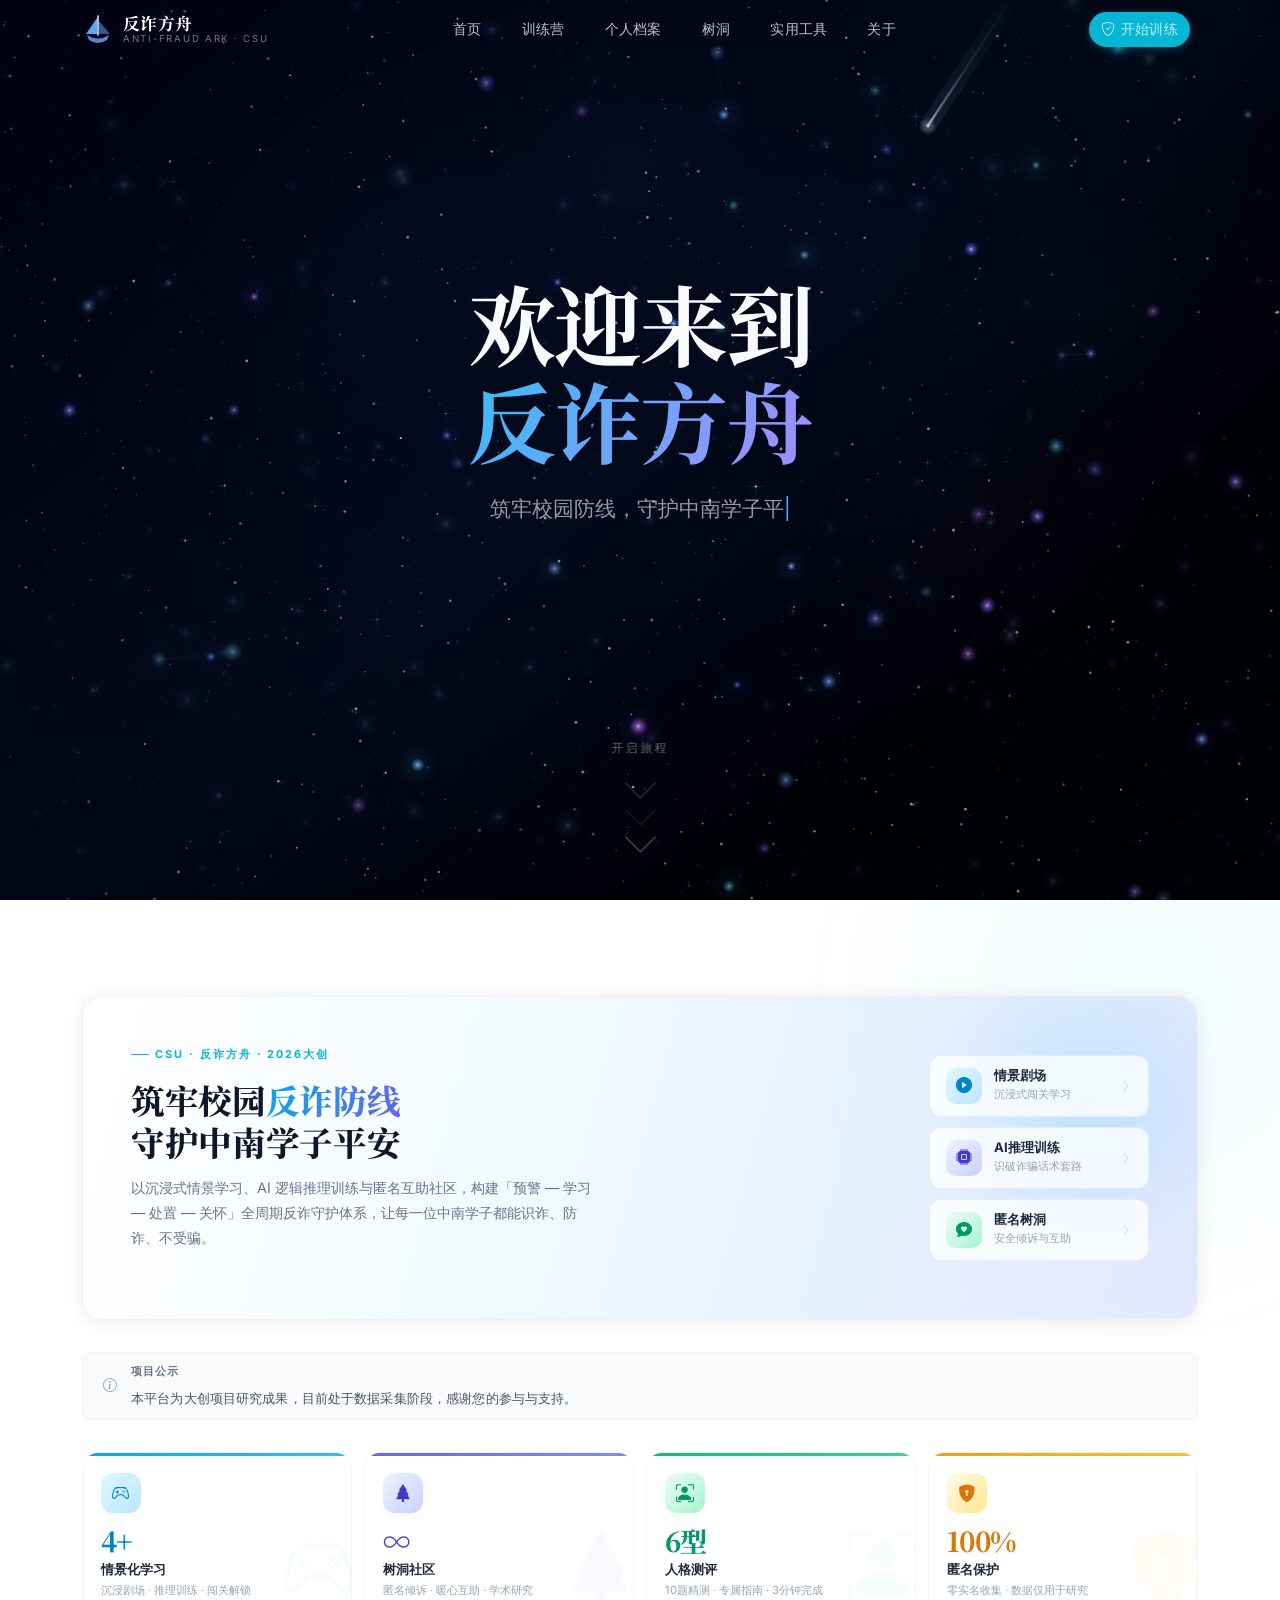
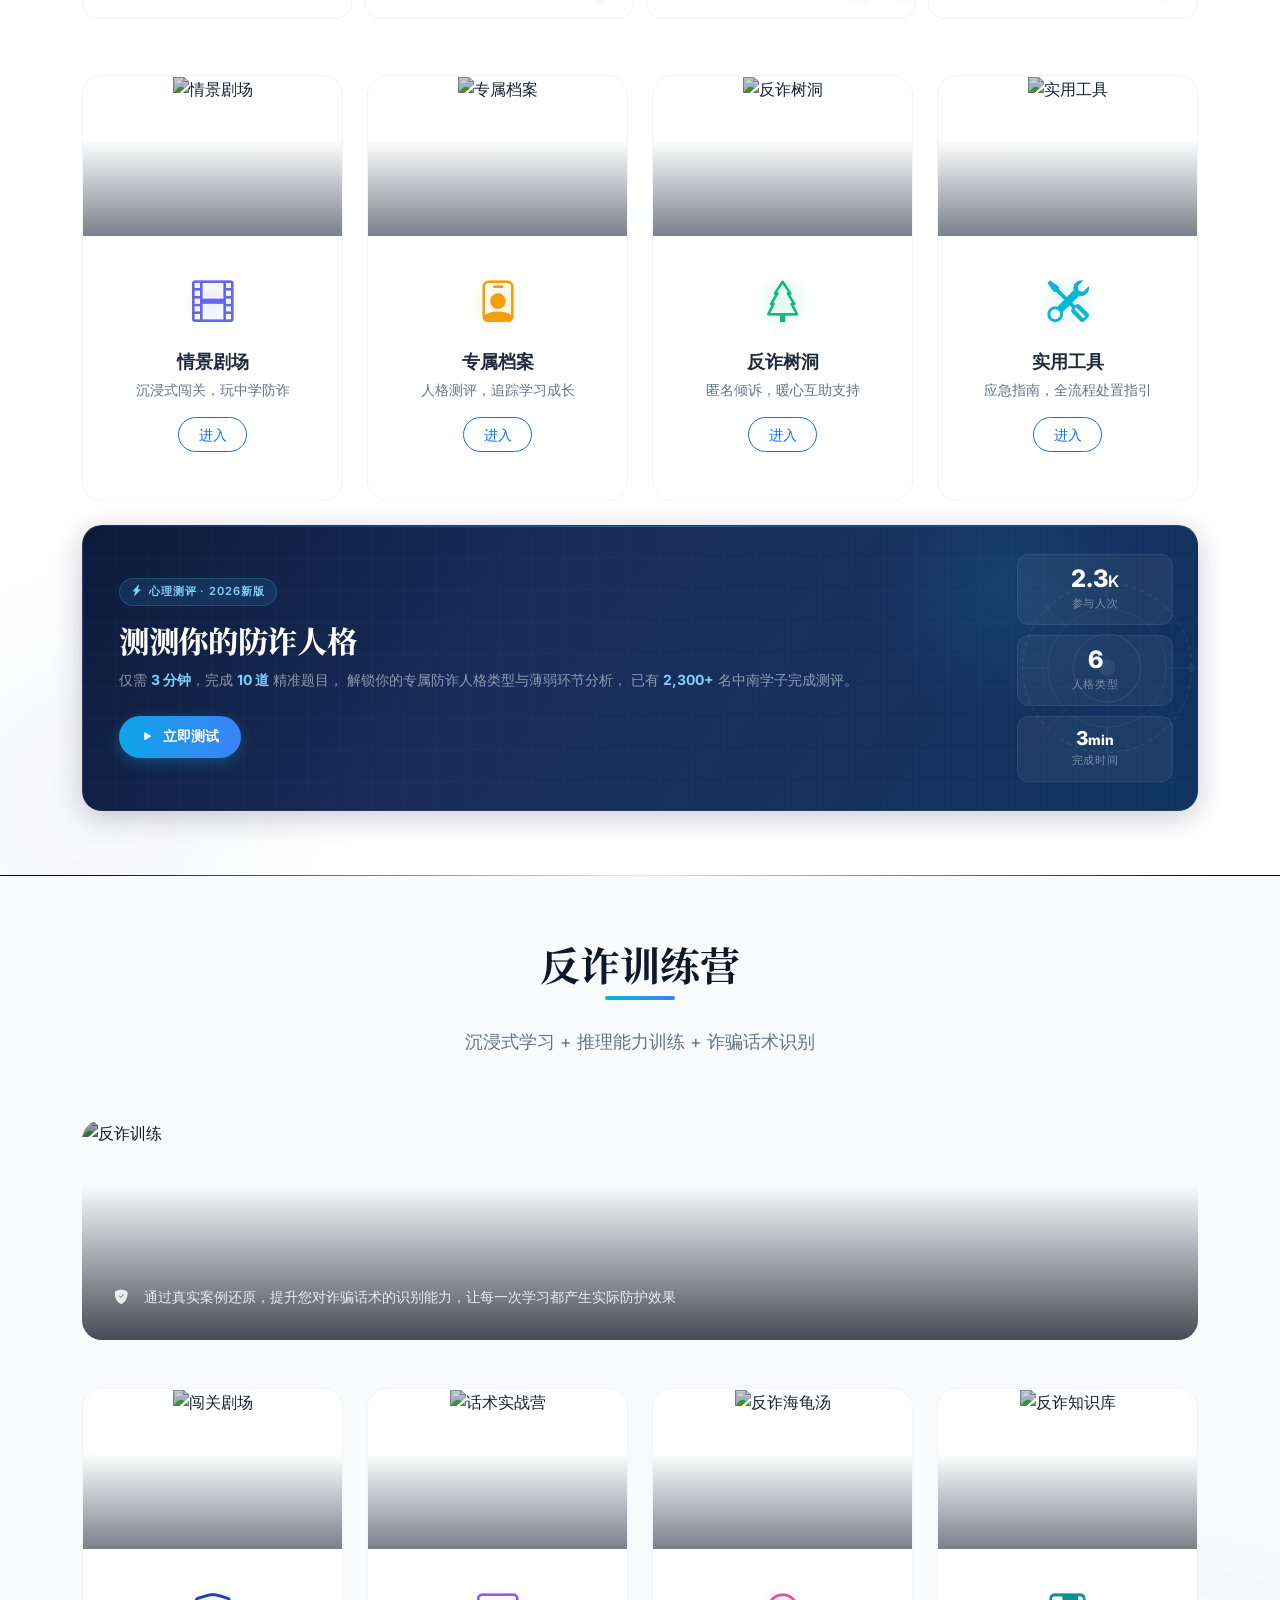
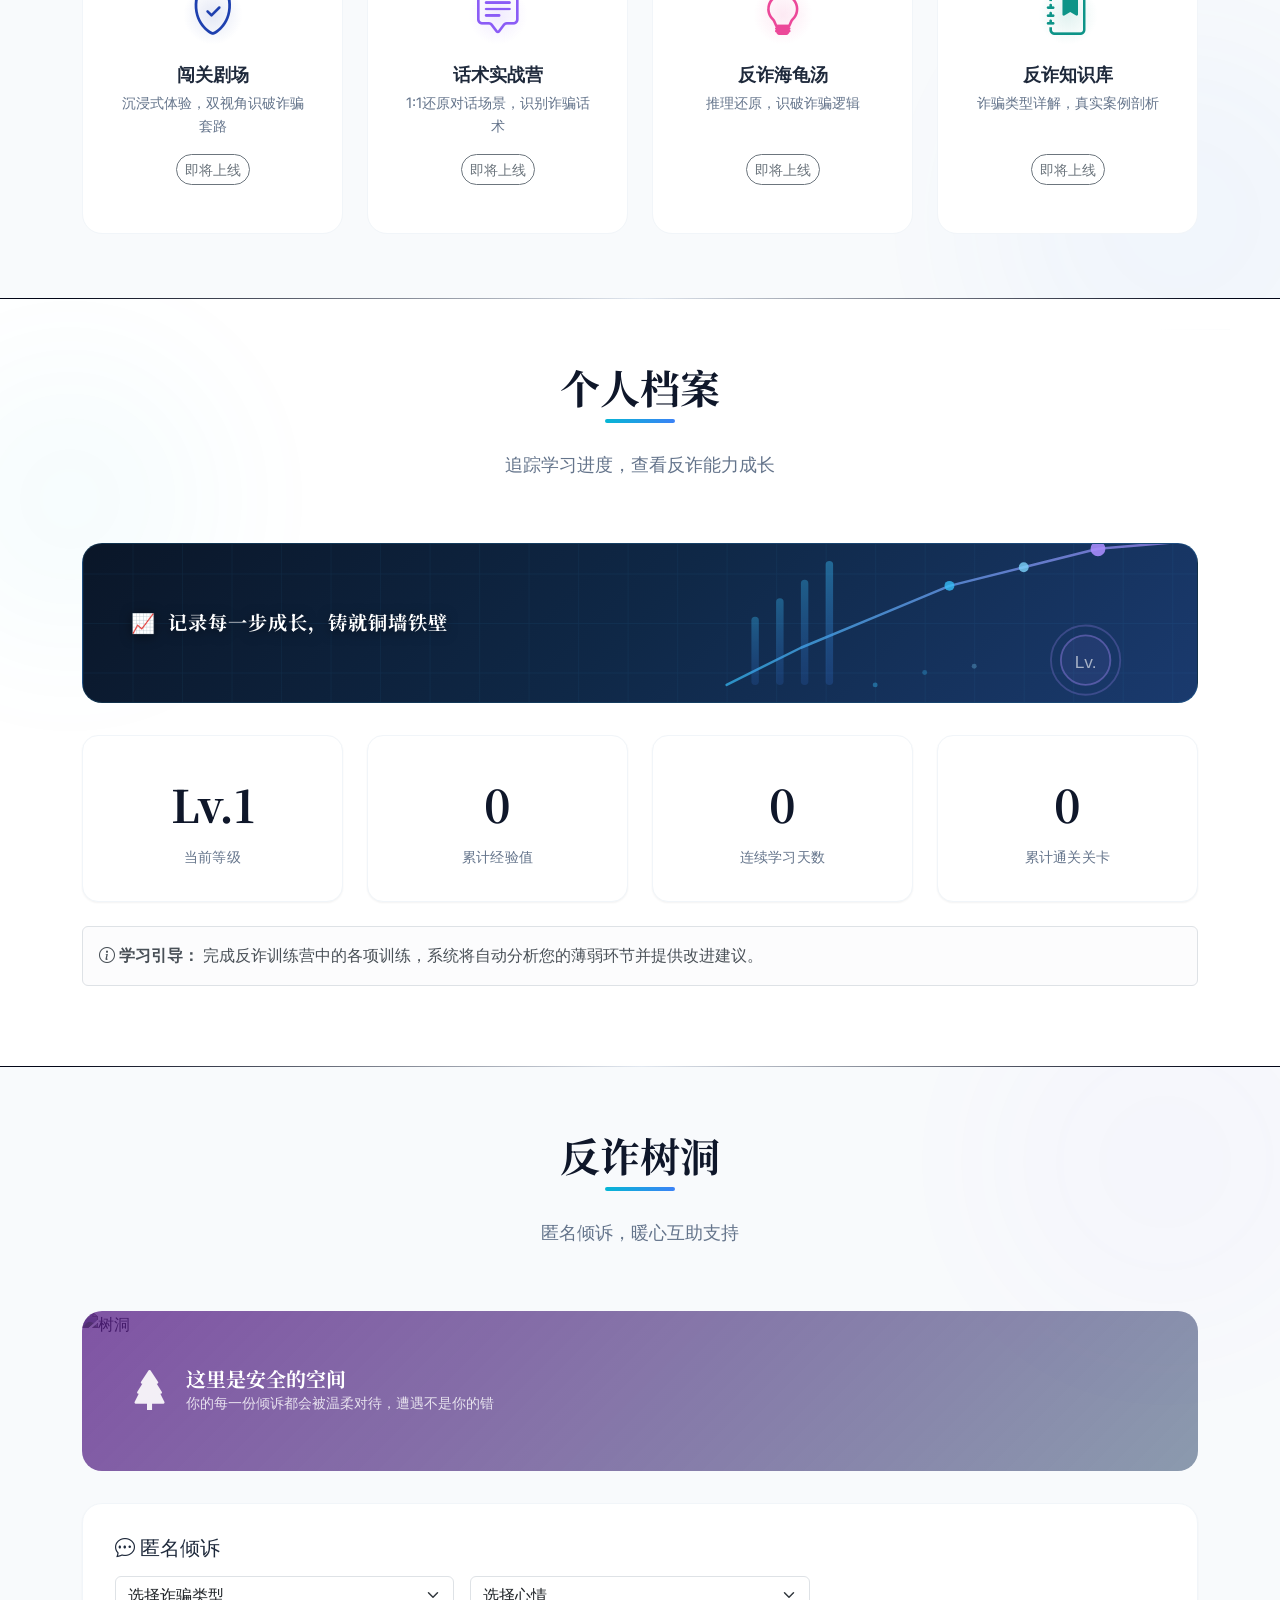
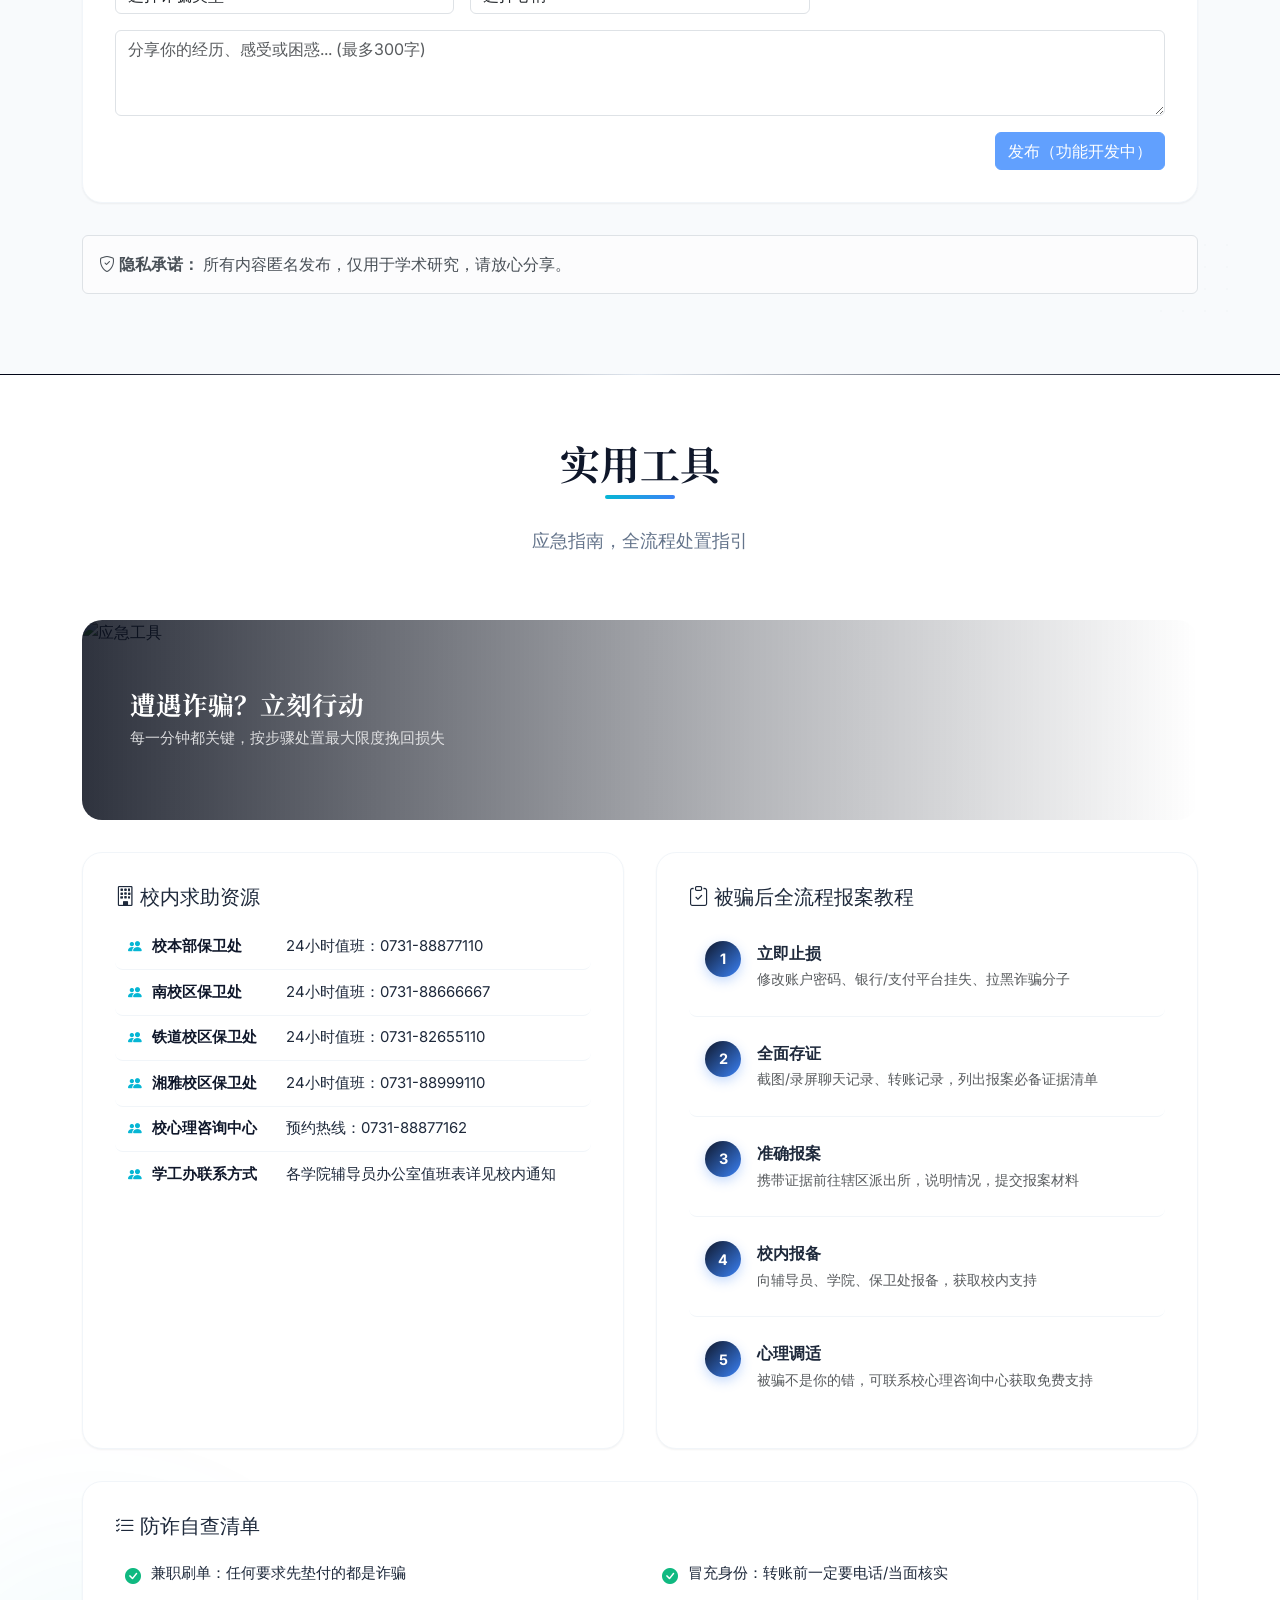
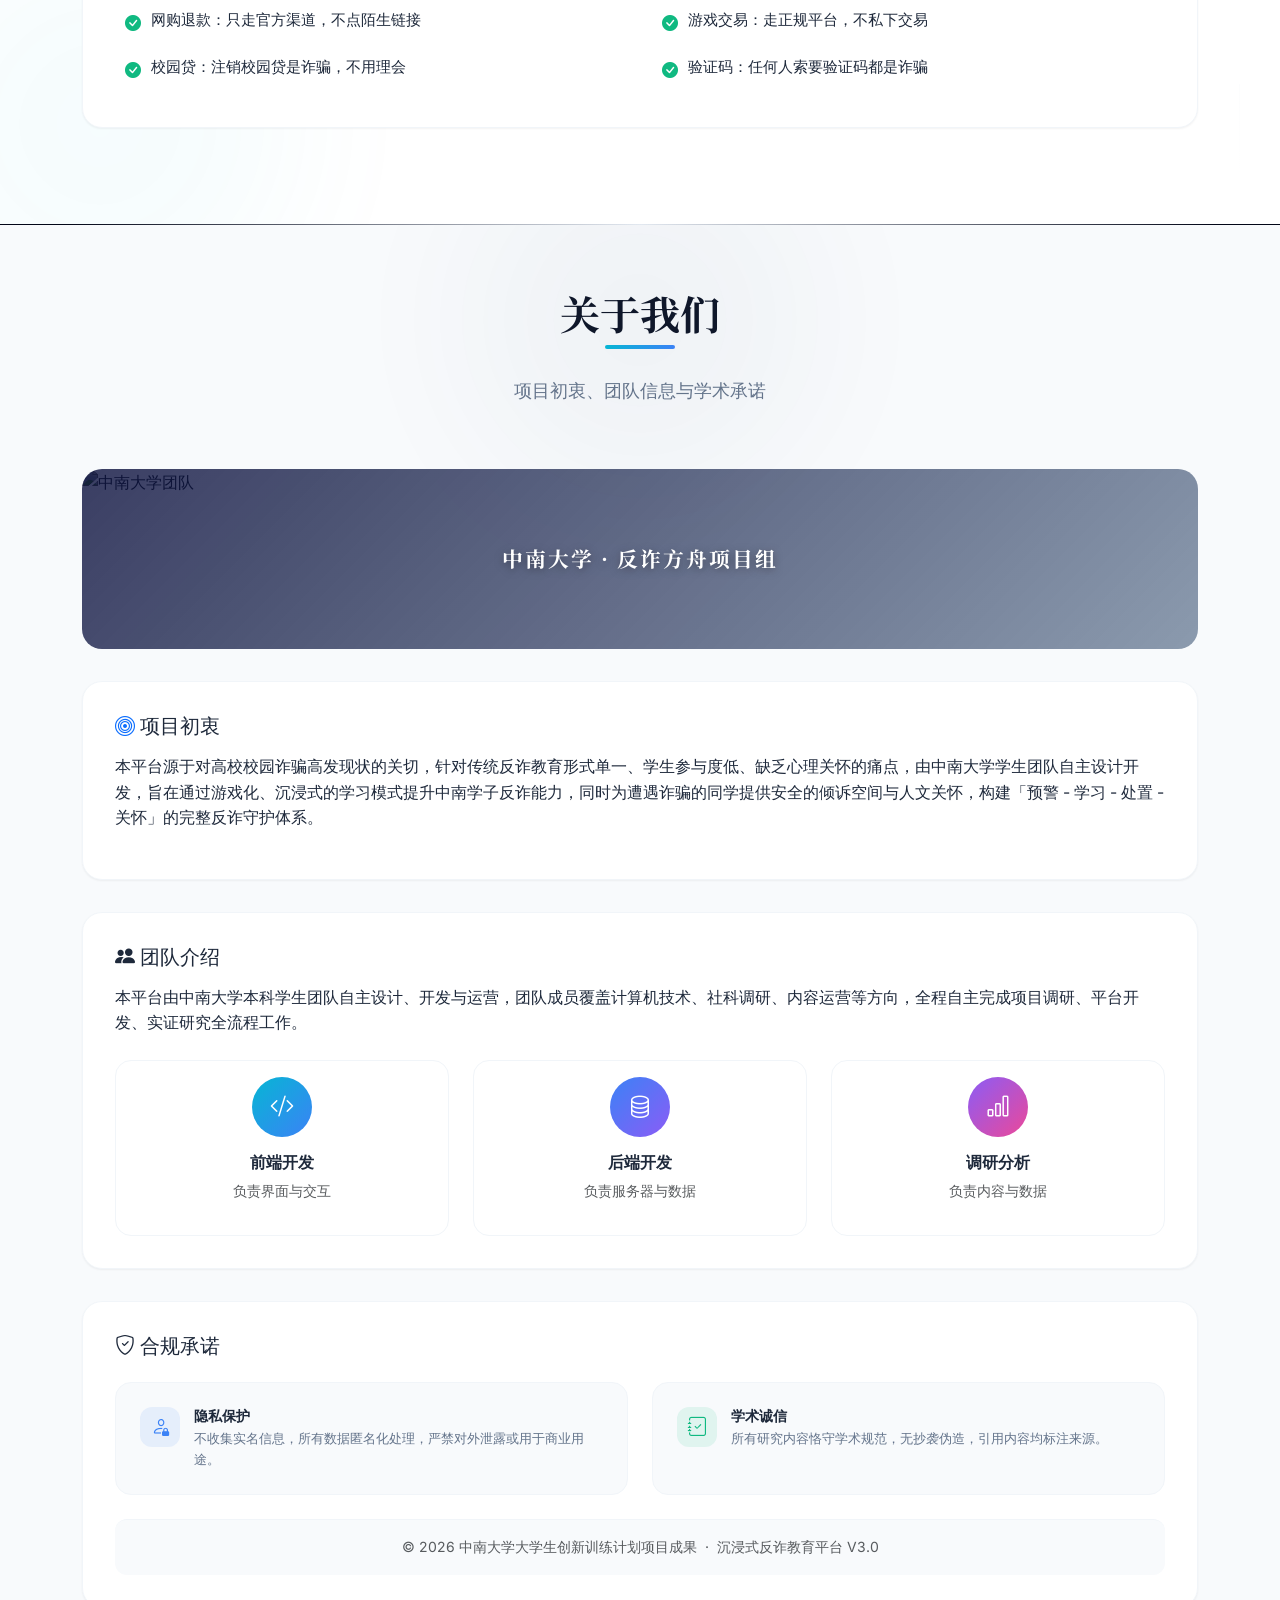
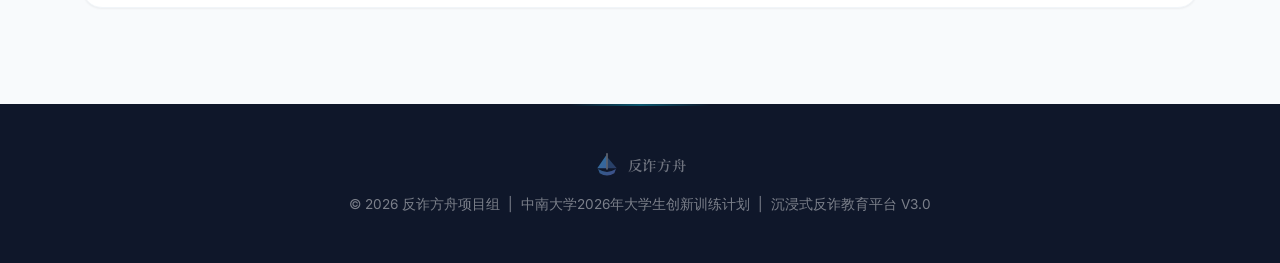
==== index.html @ e06a8d53 "Add files via upload" ====
<!DOCTYPE html>
<html lang="zh-CN">
<head>
    <meta charset="UTF-8">
    <meta name="viewport" content="width=device-width, initial-scale=1.0, user-scalable=yes">
    <title>反诈方舟 - 沉浸式反诈教育平台</title>
    <link rel="preconnect" href="https://fonts.googleapis.com">
    <link rel="preconnect" href="https://fonts.gstatic.com" crossorigin>
    <link href="https://fonts.googleapis.com/css2?family=Noto+Serif+SC:wght@400;600;700;900&family=Inter:opsz,wght@14..32,300;14..32,400;14..32,500;14..32,600;14..32,700&display=swap" rel="stylesheet">
    <link href="https://cdn.jsdelivr.net/npm/bootstrap@5.3.2/dist/css/bootstrap.min.css" rel="stylesheet">
    <link rel="stylesheet" href="https://cdn.jsdelivr.net/npm/bootstrap-icons@1.11.1/font/bootstrap-icons.css">
    <style>
        :root {
            --brand-dark: #0a0f1c;
            --brand-deep: #0f172a;
            --brand-blue: #1e3a5f;
            --brand-cyan: #06b6d4;
            --brand-purple: #8b5cf6;
            --accent-color: #3b82f6;
            --success-color: #10b981;
            --danger-color: #ef4444;
            --warning-color: #f59e0b;
            --info-color: #3b82f6;
            --gray-50: #f8fafc;
            --gray-100: #f1f5f9;
            --gray-200: #e2e8f0;
            --gray-300: #cbd5e1;
            --gray-400: #94a3b8;
            --gray-500: #64748b;
            --gray-600: #475569;
            --gray-700: #334155;
            --gray-800: #1e293b;
            --gray-900: #0f172a;
            --white: #ffffff;
            --radius-sm: 8px;
            --radius-md: 12px;
            --radius-lg: 16px;
            --radius-xl: 20px;
            --radius-2xl: 24px;
            --radius-full: 9999px;
            --shadow-sm: 0 1px 2px rgba(0,0,0,0.05);
            --shadow-md: 0 4px 6px -1px rgba(0,0,0,0.1);
            --shadow-lg: 0 10px 15px -3px rgba(0,0,0,0.1);
            --shadow-xl: 0 20px 25px -5px rgba(0,0,0,0.1);
            --shadow-2xl: 0 25px 50px -12px rgba(0,0,0,0.25);
            --spacing-xs: 0.25rem;
            --spacing-sm: 0.5rem;
            --spacing-md: 1rem;
            --spacing-lg: 1.5rem;
            --spacing-xl: 2rem;
            --spacing-2xl: 3rem;
            --spacing-3xl: 4rem;
            --navbar-height: 76px;
            --color-bg-deep: #020617;
            --color-accent-cyan: #38bdf8;
            --color-accent-blue: #60a5fa;
            --color-accent-purple: #a78bfa;
            --color-text-main: #f8fafc;
            --color-text-muted: rgba(248,250,252,0.6);
        }
        *{margin:0;padding:0;box-sizing:border-box;}
        html{scroll-behavior:smooth;}
        body{
            font-family:'Inter',-apple-system,BlinkMacSystemFont,"Segoe UI",Roboto,"Helvetica Neue",Arial,"Noto Sans SC",sans-serif;
            background-color:var(--gray-50);
            color:var(--gray-800);
            line-height:1.6;
            overflow-x:hidden;
        }
        h1,h2,.section-title,.main-headline{
            font-family:'Noto Serif SC','Inter',serif;
        }
        ::-webkit-scrollbar{width:6px;height:6px;}
        ::-webkit-scrollbar-track{background:var(--gray-100);}
        ::-webkit-scrollbar-thumb{background:var(--gray-300);border-radius:var(--radius-full);}
        ::-webkit-scrollbar-thumb:hover{background:var(--gray-400);}

        /* ===== 深空引导页 ===== */
        #universeCanvas{
            position:fixed;top:0;left:0;
            width:100%;height:100%;
            z-index:0;display:block;
            pointer-events:none;
            transition:opacity 0.55s ease;
        }
        /* body starts dark so there's never a white flash */
        body{ background-color:#020617 !important; }
        /* Once entered, body bg returns to light */
        body.main-entered{ background-color:var(--gray-50) !important; transition:background-color 0s; }

        /* 引导页占据真实文档流 */
        .welcome-section{
            position:relative;
            z-index:20;
            height:100vh;width:100%;
            display:flex;align-items:center;justify-content:center;
            text-align:center;
            will-change:transform,opacity;
            overflow:hidden;
        }
        .welcome-section.exited{
            transform:translateY(-100%);
            opacity:0;
            pointer-events:none;
            height:0;
            overflow:hidden;
            transition:transform 0.65s cubic-bezier(0.86,0,0.07,1),
                        opacity 0.45s ease,
                        height 0s linear 0.65s;
        }
        .welcome-section.returning{
            transform:translateY(0);
            opacity:1;
            height:100vh;
            pointer-events:auto;
            transition:transform 0.65s cubic-bezier(0.16,1,0.3,1), opacity 0.4s ease;
        }
        .welcome-content{max-width:900px;padding:2rem;position:relative;z-index:10;}

        /* 引导页下滑提示增强 */
        .scroll-hint-arrow{
            position:absolute;bottom:52px;left:50%;
            transform:translateX(-50%);
            z-index:25;
            display:flex;flex-direction:column;align-items:center;gap:5px;
            opacity:0;
            animation:fadeIn 1s ease 1.5s forwards;
            pointer-events:none;
        }
        .scroll-hint-label{
            font-size:0.72rem;font-weight:500;
            letter-spacing:0.2em;text-transform:uppercase;
            color:rgba(255,255,255,0.4);
            margin-bottom:10px;
        }
        .scroll-hint-arrow .arrow-chevron{
            width:22px;height:22px;
            border-right:1.5px solid rgba(255,255,255,0.4);
            border-bottom:1.5px solid rgba(255,255,255,0.4);
            transform:rotate(45deg);
            animation:bounceDown 1.5s ease-in-out infinite;
        }
        .scroll-hint-arrow .arrow-chevron:nth-child(2){
            animation-delay:0.18s;opacity:0.6;
        }
        .scroll-hint-arrow .arrow-chevron:nth-child(3){
            animation-delay:0.36s;opacity:0.3;
        }
        @keyframes bounceDown{
            0%,100%{transform:rotate(45deg) translateY(0);}
            50%{transform:rotate(45deg) translateY(6px);}
        }
        /* 阻滞感：弹簧回弹效果 */
        .welcome-section.resist{
            transition:transform 0.4s cubic-bezier(0.34,1.56,0.64,1);
        }
        /* 顶部返回引导箭头 — 仅桌面端保留，手机端靠上滑 */
        #backToWelcomeBtn{
            position:fixed;top:70px;right:16px;
            z-index:200;
            width:34px;height:34px;
            background:rgba(15,23,42,0.75);
            border:1px solid rgba(56,189,248,0.25);
            border-radius:50%;
            display:none;
            align-items:center;justify-content:center;
            cursor:pointer;
            backdrop-filter:blur(12px);
            color:rgba(255,255,255,0.6);
            transition:all 0.25s ease;
            font-size:0.8rem;
        }
        #backToWelcomeBtn:hover{background:rgba(6,182,212,0.2);color:white;border-color:rgba(6,182,212,0.5);}
        @media(max-width:768px){ #backToWelcomeBtn{ display:none!important; } }
        .project-badge{
            display:inline-flex;align-items:center;gap:10px;
            background:rgba(255,255,255,0.06);
            backdrop-filter:blur(12px);
            border:1px solid rgba(56,189,248,0.3);
            padding:8px 22px;border-radius:var(--radius-full);
            font-size:0.85rem;font-weight:500;
            letter-spacing:0.5px;margin-bottom:var(--spacing-2xl);
            box-shadow:var(--shadow-lg);
            color:var(--color-text-main);
            opacity:0;transform:translateY(20px);
            animation:fadeInUp 0.8s cubic-bezier(0.2,0.9,0.4,1.1) 0.2s forwards;
        }
        .main-headline{
            font-size:clamp(3rem,8vw,5.5rem);
            font-weight:700;margin-bottom:1.5rem;
            line-height:1.1;letter-spacing:-0.02em;
            opacity:0;transform:translateY(30px);
            animation:fadeInUp 0.8s cubic-bezier(0.2,0.9,0.4,1.1) 0.4s forwards;
            color:var(--color-text-main);
        }
        .brand-text{
            background:linear-gradient(120deg,var(--color-accent-cyan),var(--color-accent-purple),var(--color-accent-blue));
            background-size:200% 200%;
            -webkit-background-clip:text;background-clip:text;
            -webkit-text-fill-color:transparent;
            animation:gradientShift 6s ease infinite;
        }
        @keyframes gradientShift{0%{background-position:0% 50%;}50%{background-position:100% 50%;}100%{background-position:0% 50%;}}
        @keyframes fadeInUp{to{opacity:1;transform:translateY(0);}}
        .sub-headline{
            font-size:clamp(1rem,2.5vw,1.3rem);
            color:var(--color-text-muted);margin-bottom:2.5rem;
            max-width:600px;margin-left:auto;margin-right:auto;
            font-weight:400;line-height:1.6;min-height:4.5em;
        }
        .cursor-blink{animation:blink 1s step-end infinite;color:var(--color-accent-cyan);}
        @keyframes blink{50%{opacity:0;}}
        .cta-btn{
            position:relative;overflow:hidden;
            background:linear-gradient(105deg,#0ea5e9,#3b82f6);
            color:white;font-size:1.1rem;font-weight:600;
            padding:1rem 3rem;border-radius:100px;border:none;
            display:inline-flex;align-items:center;gap:12px;
            cursor:pointer;
            transition:all 0.4s cubic-bezier(0.2,0.9,0.4,1.1);
            box-shadow:0 10px 30px rgba(14,165,233,0.3);
            opacity:0;transform:translateY(30px);
            animation:fadeInUp 0.8s cubic-bezier(0.2,0.9,0.4,1.1) 0.7s forwards;
        }
        .cta-btn:hover{
            transform:translateY(-4px) scale(1.02);
            box-shadow:0 20px 40px rgba(14,165,233,0.5);
            background:linear-gradient(105deg,#3b82f6,#8b5cf6);
            color:white;
        }
        .cta-btn:hover i{transform:translateX(5px);}
        .cta-btn i{transition:transform 0.3s ease;font-size:1.3rem;}
        .ripple{
            position:absolute;border-radius:50%;
            background:rgba(255,255,255,0.4);
            transform:scale(0);
            animation:rippleEffect 0.7s ease-out;
            pointer-events:none;
        }
        @keyframes rippleEffect{to{transform:scale(8);opacity:0;}}
        .scroll-hint{display:none;}
        @keyframes fadeIn{to{opacity:1;}}

        /* ===== 过渡蒙层 ===== */
        .transition-overlay{
            position:fixed;top:0;left:0;width:100%;height:100%;
            background:#020617;z-index:9999;
            opacity:0;pointer-events:none;
            transition:opacity 0.6s ease;
        }
        .transition-overlay.active{opacity:1;pointer-events:all;}

        /* ===== 导航栏 ===== */
        .navbar-custom{
            height:var(--navbar-height);
            background-color:transparent!important;
            padding:0.8rem 0;z-index:1000;
            transition:all 0.4s ease;
        }
        .navbar-custom.scrolled{
            background-color:rgba(15,23,42,0.88)!important;
            backdrop-filter:blur(20px);
            -webkit-backdrop-filter:blur(20px);
            box-shadow:0 1px 30px rgba(0,0,0,0.12);
        }
        .navbar-custom .navbar-brand{
            color:rgba(255,255,255,0.95)!important;
            font-weight:700;font-size:1.5rem;
        }
        .navbar-custom .nav-link{
            position:relative;
            color:rgba(255,255,255,0.8)!important;
            transition:all 0.25s ease;font-weight:500;
            margin:0 var(--spacing-sm);
            padding:var(--spacing-sm) var(--spacing-md);
            border-radius:var(--radius-md);
        }
        .navbar-custom .nav-link:hover{
            color:var(--white)!important;
            background-color:rgba(255,255,255,0.08);
        }
        .navbar-custom .nav-link.active{
            color:var(--white)!important;font-weight:600;
            background-color:rgba(6,182,212,0.2);
        }
        @media(max-width:992px){
            .navbar-custom .navbar-collapse{
                background-color:rgba(15,23,42,0.96);
                backdrop-filter:blur(16px);
                border-radius:var(--radius-lg);
                margin-top:var(--spacing-md);
                padding:var(--spacing-md);
                box-shadow:var(--shadow-xl);
            }
        }

        /* ===== 板块通用 ===== */
        .section{
            padding:var(--spacing-3xl) 0;
            scroll-margin-top:calc(var(--navbar-height) + 20px);
            position:relative;overflow:hidden;
        }
        .section-header{text-align:center;margin-bottom:var(--spacing-3xl);}
        .section-title{
            font-size:clamp(1.8rem,5vw,2.5rem);
            font-weight:700;color:var(--brand-deep);
            margin-bottom:var(--spacing-md);
            display:inline-block;position:relative;
        }
        .section-title::after{
            content:'';position:absolute;
            bottom:-12px;left:50%;transform:translateX(-50%);
            width:70px;height:4px;
            background:linear-gradient(90deg,var(--brand-cyan),var(--accent-color));
            border-radius:var(--radius-full);
        }
        .section-subtitle{
            color:var(--gray-500);font-size:1.1rem;
            max-width:650px;margin:var(--spacing-lg) auto 0;
        }
        .animate-in{
            opacity:0;transform:translateY(30px);
            transition:opacity 0.6s cubic-bezier(0.2,0.9,0.4,1.1),transform 0.6s cubic-bezier(0.2,0.9,0.4,1.1);
        }
        .animate-in.visible{opacity:1;transform:translateY(0);}
        .stagger-1{transition-delay:0.08s;}.stagger-2{transition-delay:0.16s;}
        .stagger-3{transition-delay:0.24s;}.stagger-4{transition-delay:0.32s;}

        /* ===== 装饰元素 ===== */
        .deco-glow{
            position:absolute;border-radius:50%;
            pointer-events:none;
            filter:blur(80px);
            opacity:0.035;
        }
        .deco-dots{
            position:absolute;
            pointer-events:none;
            opacity:0.04;
        }
        .section-divider{
            width:100%;height:1px;
            background:linear-gradient(90deg,transparent 5%,var(--gray-200) 50%,transparent 95%);
        }
        .deco-line{
            position:absolute;
            pointer-events:none;
            opacity:0.06;
        }

        /* ===== 首页 ===== */
        #home{background-color:var(--white);}
        #home .deco-glow-1{
            width:500px;height:500px;
            background:var(--brand-cyan);
            top:-150px;right:-120px;
        }
        #home .deco-glow-2{
            width:350px;height:350px;
            background:var(--brand-blue);
            bottom:-100px;left:-80px;
        }
        #home .deco-dots-1{
            top:60px;right:40px;
            background-image:radial-gradient(circle,var(--gray-400) 1px,transparent 1px);
            background-size:24px 24px;
            width:120px;height:120px;
        }
        #home .deco-line-1{
            top:0;left:60px;
            width:1px;height:120px;
            background:linear-gradient(180deg,transparent,var(--gray-300));
        }
        /* ===== Hero Banner 全新设计 · 浅色调 ===== */
        .hero-banner{
            border-radius:20px;
            margin:var(--spacing-xl) 0;
            position:relative;overflow:hidden;
            min-height:280px;
            border:1px solid rgba(0,0,0,0.06);
            box-shadow:0 2px 20px rgba(0,0,0,0.08);
        }
        /* 虚化背景图层 */
        .hero-banner-bg{
            position:absolute;inset:0;
            background-image:url('https://images.unsplash.com/photo-1523240795612-9a054b0db644?w=1400&q=80');
            background-size:cover;
            background-position:center 30%;
            filter:blur(3px) brightness(0.45) saturate(0.8);
            transform:scale(1.04); /* 补偿blur裁切 */
        }
        /* 浅色渐变覆盖层 */
        .hero-banner-overlay{
            position:absolute;inset:0;
            background:linear-gradient(
                105deg,
                rgba(255,255,255,0.92) 0%,
                rgba(240,249,255,0.88) 40%,
                rgba(219,234,254,0.72) 70%,
                rgba(199,210,254,0.5) 100%
            );
        }
        /* 右侧装饰光晕 */
        .hero-banner-glow{
            position:absolute;right:-60px;top:-60px;
            width:340px;height:340px;border-radius:50%;
            background:radial-gradient(circle, rgba(56,189,248,0.18) 0%, transparent 65%);
            pointer-events:none;
        }
        .hero-banner-inner{
            position:relative;z-index:2;
            display:flex;align-items:center;
            min-height:280px;
            padding:40px 48px;
            gap:40px;
        }
        /* 左侧主文字区 */
        .hero-banner-body{
            flex:1;
        }
        .hero-eyebrow{
            display:inline-flex;align-items:center;gap:6px;
            font-size:0.68rem;font-weight:700;letter-spacing:0.18em;
            text-transform:uppercase;
            color:var(--brand-cyan);
            margin-bottom:16px;
        }
        .hero-eyebrow::before{
            content:'';display:inline-block;
            width:18px;height:1.5px;
            background:var(--brand-cyan);border-radius:2px;
        }
        .hero-title{
            font-size:clamp(1.55rem,3.2vw,2.1rem);
            font-weight:800;
            color:var(--brand-deep);
            line-height:1.25;
            margin-bottom:12px;
            font-family:'Noto Serif SC',serif;
            letter-spacing:-0.01em;
        }
        .hero-title em{
            font-style:normal;
            background:linear-gradient(90deg,#0ea5e9,#6366f1);
            -webkit-background-clip:text;background-clip:text;
            -webkit-text-fill-color:transparent;
        }
        .hero-desc{
            font-size:0.9rem;
            color:var(--gray-500);
            line-height:1.75;
            margin-bottom:28px;
            max-width:460px;
        }
        /* 右侧：竖排三个功能入口 */
        .hero-banner-entries{
            display:flex;flex-direction:column;gap:10px;
            flex-shrink:0;width:220px;
        }
        .hero-entry{
            display:flex;align-items:center;gap:12px;
            padding:12px 16px;
            background:rgba(255,255,255,0.75);
            border:1px solid rgba(0,0,0,0.06);
            border-radius:12px;
            cursor:pointer;text-decoration:none;
            transition:all 0.22s ease;
            backdrop-filter:blur(8px);
        }
        .hero-entry:hover{
            background:white;
            box-shadow:0 4px 16px rgba(0,0,0,0.1);
            transform:translateX(3px);
            border-color:rgba(14,165,233,0.2);
        }
        .he-icon{
            width:36px;height:36px;flex-shrink:0;
            border-radius:10px;
            display:flex;align-items:center;justify-content:center;
            font-size:1rem;
        }
        .he-cyan{ background:linear-gradient(135deg,#e0f7ff,#bae6fd); color:#0284c7; }
        .he-indigo{ background:linear-gradient(135deg,#eef2ff,#c7d2fe); color:#4338ca; }
        .he-emerald{ background:linear-gradient(135deg,#ecfdf5,#a7f3d0); color:#059669; }
        .he-text{ flex:1; }
        .he-label{ font-size:0.82rem;font-weight:700;color:var(--gray-800);display:block;line-height:1.2; }
        .he-sub{ font-size:0.68rem;color:var(--gray-400);margin-top:2px;display:block; }
        .he-arrow{ color:var(--gray-300);font-size:0.75rem;transition:color 0.2s; }
        .hero-entry:hover .he-arrow{ color:var(--brand-cyan); }

        @media(max-width:900px){
            .hero-banner-entries{ width:190px; }
            .hero-banner-inner{ padding:28px 28px; gap:24px; }
        }
        @media(max-width:768px){
            .hero-banner-inner{ flex-direction:column; padding:24px 20px; gap:20px; min-height:unset; }
            .hero-banner-entries{ width:100%; flex-direction:row; flex-wrap:wrap; }
            .hero-entry{ flex:1; min-width:140px; }
            .hero-title{ font-size:1.35rem; }
            .hero-desc{ margin-bottom:0; font-size:0.85rem; }
        }
        @media(max-width:480px){
            .hero-banner-entries{ gap:8px; }
            .hero-entry{ min-width:calc(50% - 4px); padding:10px 12px; gap:9px; }
            .he-icon{ width:30px;height:30px;font-size:0.85rem;border-radius:8px; }
            .he-label{ font-size:0.76rem; }
            .he-sub{ display:none; }
            .he-arrow{ display:none; }
        }
        .feature-card{
            background:var(--white);
            border-radius:var(--radius-xl);
            padding:0;
            text-align:center;
            transition:all 0.4s cubic-bezier(0.2,0.9,0.4,1.1);
            border:1px solid var(--gray-100);
            height:100%;cursor:pointer;
            position:relative;overflow:hidden;
            display:flex;flex-direction:column;
        }
        .feature-card-img{
            width:100%;height:160px;overflow:hidden;position:relative;
            border-radius:var(--radius-xl) var(--radius-xl) 0 0;
        }
        .feature-card-img img{
            width:100%;height:100%;object-fit:cover;
            transition:transform 0.5s ease;
            filter:brightness(0.82) saturate(1.15);
        }
        .feature-card:hover .feature-card-img img{transform:scale(1.08);}
        .feature-card-img-overlay{
            position:absolute;top:0;left:0;width:100%;height:100%;
            background:linear-gradient(180deg,transparent 40%,rgba(15,23,42,0.55) 100%);
        }
        .feature-card-body{
            padding:var(--spacing-xl) var(--spacing-xl) var(--spacing-2xl);
            flex:1;display:flex;flex-direction:column;align-items:center;
        }
        .feature-card::before{
            content:'';position:absolute;
            top:0;left:0;width:100%;height:3px;
            background:linear-gradient(90deg,var(--brand-cyan),var(--accent-color));
            transform:scaleX(0);transition:transform 0.35s ease;
            transform-origin:left;z-index:2;
        }
        .feature-card:hover{
            transform:translateY(-4px);
            box-shadow:var(--shadow-lg);
            border-color:rgba(6,182,212,0.15);
        }
        .feature-card:hover::before{transform:scaleX(1);}
        .feature-icon{
            font-size:2.6rem;
            color:var(--brand-blue);
            margin-bottom:var(--spacing-md);
            transition:all 0.3s ease;
            position:relative;z-index:2;
        }
        .feature-card:hover .feature-icon{
            transform:scale(1.08);
            color:var(--accent-color);
        }
        /* 图标光晕背景 */
        .feature-icon::before{
            content:'';position:absolute;
            top:50%;left:50%;transform:translate(-50%,-50%);
            width:60px;height:60px;border-radius:50%;
            background:radial-gradient(circle,rgba(59,130,246,0.12) 0%,transparent 70%);
            transition:all 0.3s ease;z-index:-1;
        }
        .feature-card:hover .feature-icon::before{
            width:70px;height:70px;
            background:radial-gradient(circle,rgba(59,130,246,0.2) 0%,transparent 70%);
        }

        /* ===== 8个卡片独特颜色主题 ===== */
        /* 主题1: 情景剧场 - 靛蓝 */
        .fc-theme-1{ --fc-primary:#6366f1;--fc-secondary:#818cf8;--fc-light:#eef2ff; }
        .fc-theme-1::before{ background:linear-gradient(90deg,#6366f1,#818cf8); }
        .fc-theme-1 .feature-icon{ color:#6366f1; }
        .fc-theme-1 .feature-icon::before{ background:radial-gradient(circle,rgba(99,102,241,0.12) 0%,transparent 70%); }
        .fc-theme-1:hover .feature-icon{ color:#4f46e5; }
        .fc-theme-1:hover .feature-icon::before{ background:radial-gradient(circle,rgba(99,102,241,0.2) 0%,transparent 70%); }
        /* 主题2: 反诈海龟汤 - 琥珀橙 */
        .fc-theme-2{ --fc-primary:#f59e0b;--fc-secondary:#fbbf24;--fc-light:#fffbeb; }
        .fc-theme-2::before{ background:linear-gradient(90deg,#f59e0b,#fbbf24); }
        .fc-theme-2 .feature-icon{ color:#f59e0b; }
        .fc-theme-2 .feature-icon::before{ background:radial-gradient(circle,rgba(245,158,11,0.12) 0%,transparent 70%); }
        .fc-theme-2:hover .feature-icon{ color:#d97706; }
        .fc-theme-2:hover .feature-icon::before{ background:radial-gradient(circle,rgba(245,158,11,0.2) 0%,transparent 70%); }

        /* 主题3: 反诈树洞 - 翠绿 */
        .fc-theme-3{ --fc-primary:#10b981;--fc-secondary:#34d399;--fc-light:#ecfdf5; }
        .fc-theme-3::before{ background:linear-gradient(90deg,#10b981,#34d399); }
        .fc-theme-3 .feature-icon{ color:#10b981; }
        .fc-theme-3 .feature-icon::before{ background:radial-gradient(circle,rgba(16,185,129,0.12) 0%,transparent 70%); }
        .fc-theme-3:hover .feature-icon{ color:#059669; }
        .fc-theme-3:hover .feature-icon::before{ background:radial-gradient(circle,rgba(16,185,129,0.2) 0%,transparent 70%); }

        /* 主题4: 实用工具 - 青蓝 */
        .fc-theme-4{ --fc-primary:#06b6d4;--fc-secondary:#22d3ee;--fc-light:#ecfeff; }
        .fc-theme-4::before{ background:linear-gradient(90deg,#06b6d4,#22d3ee); }
        .fc-theme-4 .feature-icon{ color:#06b6d4; }
        .fc-theme-4 .feature-icon::before{ background:radial-gradient(circle,rgba(6,182,212,0.12) 0%,transparent 70%); }
        .fc-theme-4:hover .feature-icon{ color:#0891b2; }
        .fc-theme-4:hover .feature-icon::before{ background:radial-gradient(circle,rgba(6,182,212,0.2) 0%,transparent 70%); }

        /* 主题5: 闯关剧场 - 深蓝 */
        .fc-theme-5{ --fc-primary:#1e40af;--fc-secondary:#3b82f6;--fc-light:#dbeafe; }
        .fc-theme-5::before{ background:linear-gradient(90deg,#1e40af,#3b82f6); }
        .fc-theme-5 .feature-icon{ color:#1e40af; }
        .fc-theme-5 .feature-icon::before{ background:radial-gradient(circle,rgba(30,64,175,0.12) 0%,transparent 70%); }
        .fc-theme-5:hover .feature-icon{ color:#1d4ed8; }
        .fc-theme-5:hover .feature-icon::before{ background:radial-gradient(circle,rgba(30,64,175,0.2) 0%,transparent 70%); }

        /* 主题6: 话术实战营 - 紫罗兰 */
        .fc-theme-6{ --fc-primary:#8b5cf6;--fc-secondary:#a78bfa;--fc-light:#f5f3ff; }
        .fc-theme-6::before{ background:linear-gradient(90deg,#8b5cf6,#a78bfa); }
        .fc-theme-6 .feature-icon{ color:#8b5cf6; }
        .fc-theme-6 .feature-icon::before{ background:radial-gradient(circle,rgba(139,92,246,0.12) 0%,transparent 70%); }
        .fc-theme-6:hover .feature-icon{ color:#7c3aed; }
        .fc-theme-6:hover .feature-icon::before{ background:radial-gradient(circle,rgba(139,92,246,0.2) 0%,transparent 70%); }

        /* 主题7: 反诈海龟汤(训练营) - 玫红 */
        .fc-theme-7{ --fc-primary:#ec4899;--fc-secondary:#f472b6;--fc-light:#fdf2f8; }
        .fc-theme-7::before{ background:linear-gradient(90deg,#ec4899,#f472b6); }
        .fc-theme-7 .feature-icon{ color:#ec4899; }
        .fc-theme-7 .feature-icon::before{ background:radial-gradient(circle,rgba(236,72,153,0.12) 0%,transparent 70%); }
        .fc-theme-7:hover .feature-icon{ color:#db2777; }
        .fc-theme-7:hover .feature-icon::before{ background:radial-gradient(circle,rgba(236,72,153,0.2) 0%,transparent 70%); }

        /* 主题8: 反诈知识库 - 墨绿 */
        .fc-theme-8{ --fc-primary:#0d9488;--fc-secondary:#14b8a6;--fc-light:#f0fdfa; }
        .fc-theme-8::before{ background:linear-gradient(90deg,#0d9488,#14b8a6); }
        .fc-theme-8 .feature-icon{ color:#0d9488; }
        .fc-theme-8 .feature-icon::before{ background:radial-gradient(circle,rgba(13,148,136,0.12) 0%,transparent 70%); }
        .fc-theme-8:hover .feature-icon{ color:#0f766e; }
        .fc-theme-8:hover .feature-icon::before{ background:radial-gradient(circle,rgba(13,148,136,0.2) 0%,transparent 70%); }

        /* 卡片hover渐变背景显现 */
        .feature-card .fc-bg-gradient{
            position:absolute;inset:0;z-index:0;
            opacity:0;transition:opacity 0.4s ease;
            pointer-events:none;
        }
        .fc-theme-1 .fc-bg-gradient{ background:linear-gradient(135deg,rgba(99,102,241,0.03) 0%,transparent 50%); }
        .fc-theme-2 .fc-bg-gradient{ background:linear-gradient(135deg,rgba(245,158,11,0.03) 0%,transparent 50%); }
        .fc-theme-3 .fc-bg-gradient{ background:linear-gradient(135deg,rgba(16,185,129,0.03) 0%,transparent 50%); }
        .fc-theme-4 .fc-bg-gradient{ background:linear-gradient(135deg,rgba(6,182,212,0.03) 0%,transparent 50%); }
        .fc-theme-5 .fc-bg-gradient{ background:linear-gradient(135deg,rgba(30,64,175,0.03) 0%,transparent 50%); }
        .fc-theme-6 .fc-bg-gradient{ background:linear-gradient(135deg,rgba(139,92,246,0.03) 0%,transparent 50%); }
        .fc-theme-7 .fc-bg-gradient{ background:linear-gradient(135deg,rgba(236,72,153,0.03) 0%,transparent 50%); }
        .fc-theme-8 .fc-bg-gradient{ background:linear-gradient(135deg,rgba(13,148,136,0.03) 0%,transparent 50%); }
        .feature-card:hover .fc-bg-gradient{ opacity:1; }
        .stat-card{
            background:var(--white);
            border-radius:var(--radius-lg);
            padding:var(--spacing-xl);
            text-align:center;
            box-shadow:var(--shadow-sm);
            border:1px solid var(--gray-100);
            transition:all 0.3s ease;height:100%;
            position:relative;overflow:hidden;
        }
        .stat-card::after{
            content:'';position:absolute;bottom:0;left:0;right:0;height:3px;
            background:linear-gradient(90deg,var(--brand-cyan),var(--accent-color));
            opacity:0;transition:opacity 0.3s ease;
        }
        .stat-card:hover{transform:translateY(-5px);box-shadow:var(--shadow-lg);}
        .stat-card:hover::after{opacity:1;}
        .stat-number{
            font-size:clamp(2rem,5vw,2.8rem);
            font-weight:700;color:var(--brand-deep);
            margin-bottom:var(--spacing-sm);
            font-family:'Noto Serif SC',serif;
        }
        .publish-card,.tool-card,.about-card{
            background:var(--white);
            border-radius:var(--radius-xl);
            padding:var(--spacing-xl);
            margin-bottom:var(--spacing-xl);
            border:1px solid var(--gray-100);
            transition:all 0.3s ease;
            box-shadow:var(--shadow-sm);
        }
        .publish-card:hover,.tool-card:hover,.about-card:hover{
            box-shadow:var(--shadow-lg);
            transform:translateY(-3px);
        }
        /* 工具区块配图 */
        .tool-section-hero{
            width:100%;border-radius:var(--radius-xl);overflow:hidden;
            margin-bottom:var(--spacing-xl);height:200px;position:relative;
        }
        .tool-section-hero img{
            width:100%;height:100%;object-fit:cover;
            filter:brightness(0.7) saturate(1.2);
        }
        .tool-section-hero-overlay{
            position:absolute;inset:0;
            background:linear-gradient(90deg,rgba(10,15,28,0.85) 0%,rgba(10,15,28,0.3) 60%,transparent 100%);
            display:flex;align-items:center;padding:var(--spacing-2xl);
        }
        .tool-section-hero-text{color:white;}
        .tool-section-hero-text h3{font-size:1.6rem;font-weight:700;margin-bottom:0.4rem;font-family:'Noto Serif SC',serif;}
        .tool-section-hero-text p{opacity:0.8;margin:0;font-size:0.95rem;}
        /* 关于区块横幅 */
        .about-hero-img{
            width:100%;border-radius:var(--radius-xl);overflow:hidden;
            margin-bottom:var(--spacing-xl);height:180px;position:relative;
        }
        .about-hero-img img{width:100%;height:100%;object-fit:cover;filter:brightness(0.6) saturate(0.9);}
        .about-hero-img-overlay{
            position:absolute;inset:0;
            background:linear-gradient(135deg,rgba(10,15,60,0.8),rgba(30,58,95,0.5));
            display:flex;align-items:center;justify-content:center;
        }
        .about-hero-img-overlay span{
            color:white;font-size:1.3rem;font-weight:700;letter-spacing:2px;
            font-family:'Noto Serif SC',serif;text-shadow:0 2px 10px rgba(0,0,0,0.4);
        }
        /* 训练营横幅 */
        .training-hero-img{
            width:100%;border-radius:var(--radius-xl);overflow:hidden;
            margin-bottom:var(--spacing-2xl);height:220px;position:relative;
        }
        .training-hero-img img{width:100%;height:100%;object-fit:cover;filter:brightness(0.65) saturate(1.1);}
        .training-hero-img-overlay{
            position:absolute;inset:0;
            background:linear-gradient(180deg,transparent 30%,rgba(10,15,28,0.75) 100%);
            display:flex;align-items:flex-end;padding:var(--spacing-xl);
        }
        .training-hero-img-overlay p{
            color:rgba(255,255,255,0.85);font-size:0.9rem;margin:0;
            display:flex;align-items:center;gap:8px;
        }
        /* 树洞区块 */
        .treehole-banner{
            width:100%;border-radius:var(--radius-xl);overflow:hidden;
            margin-bottom:var(--spacing-xl);height:160px;position:relative;
        }
        .treehole-banner img{width:100%;height:100%;object-fit:cover;filter:brightness(0.6) saturate(0.8);}
        .treehole-banner-overlay{
            position:absolute;inset:0;
            background:linear-gradient(135deg,rgba(88,28,135,0.75),rgba(30,58,95,0.5));
            display:flex;align-items:center;padding:var(--spacing-2xl);
            gap:16px;
        }
        .treehole-banner-overlay i{font-size:2.5rem;color:rgba(255,255,255,0.9);}
        .treehole-banner-text{color:white;}
        .treehole-banner-text h4{font-size:1.25rem;font-weight:700;margin:0;font-family:'Noto Serif SC',serif;}
        .treehole-banner-text p{opacity:0.8;margin:0;font-size:0.9rem;}
        /* 个人档案区块 */
        .profile-banner{
            width:100%;border-radius:var(--radius-xl);overflow:hidden;
            margin-bottom:var(--spacing-xl);height:160px;position:relative;
            background:linear-gradient(135deg,#0a1628 0%,#0f2847 50%,#1a3a6e 100%);
            border:1px solid rgba(56,189,248,0.15);
        }
        .profile-banner-svg{
            position:absolute;inset:0;width:100%;height:100%;
        }
        .profile-banner-overlay{
            position:absolute;inset:0;
            display:flex;align-items:center;padding:var(--spacing-2xl);
        }
        .profile-banner-overlay span{
            color:white;font-size:1.2rem;font-weight:700;
            font-family:'Noto Serif SC',serif;letter-spacing:1px;
            text-shadow:0 2px 12px rgba(0,0,0,0.5);
        }
        /* 团队成员卡片优化 */
        .team-member{
            border-radius:var(--radius-lg);
            border:1px solid var(--gray-100);
            transition:all 0.3s ease;
            background:var(--white);
        }
        .team-member:hover{transform:translateY(-4px);box-shadow:var(--shadow-md);}
        .team-icon{
            width:60px;height:60px;border-radius:50%;
            background:linear-gradient(135deg,var(--brand-cyan),var(--accent-color));
            display:flex;align-items:center;justify-content:center;color:white;
        }
        /* ===== 电话列表 ===== */
        .phone-list li{
            padding:0.65rem 0.8rem;
            border-bottom:1px solid var(--gray-100);
            display:flex;align-items:center;gap:10px;
            font-size:0.92rem;
            transition:background 0.2s ease;
            border-radius:var(--radius-sm);
        }
        .phone-list li:last-child{border-bottom:none;}
        .phone-list li::before{
            content:'📞';font-size:0.85rem;flex-shrink:0;
        }
        .phone-list li:hover{background:var(--gray-50);}
        /* ===== 步骤条 ===== */
        .step-item{
            padding:var(--spacing-lg) 0;
            border-bottom:1px solid var(--gray-100);
            padding-left:var(--spacing-md);
            padding-right:var(--spacing-md);
        }
        .step-item:last-child{border-bottom:none;}
        .step-number{
            width:34px;height:34px;
            background:linear-gradient(135deg,var(--brand-deep),var(--brand-blue));
            color:var(--white);
            border-radius:50%;
            display:inline-flex;align-items:center;justify-content:center;
            font-weight:bold;margin-right:var(--spacing-md);flex-shrink:0;
            font-size:0.85rem;
            box-shadow:0 2px 8px rgba(30,58,95,0.25);
        }
        /* ===== 统计数字动效 ===== */
        .stat-label{
            color:var(--gray-500);font-size:0.85rem;font-weight:500;letter-spacing:0.3px;
        }
        /* ===== 防诈清单优化 ===== */
        #tools .tool-card p{
            padding:0.5rem 0.75rem;
            border-radius:var(--radius-sm);
            transition:background 0.2s;
            margin-bottom:0.4rem!important;
            font-size:0.92rem;
        }
        #tools .tool-card p:hover{background:var(--gray-50);}
        /* ===== 自查清单 check 样式 ===== */
        .checklist-item{
            display:flex;align-items:flex-start;gap:10px;
            padding:0.55rem 0.75rem;
            border-radius:var(--radius-sm);
            margin-bottom:0.4rem;
            font-size:0.92rem;
            transition:background 0.2s;
            line-height:1.5;
        }
        .checklist-item:hover{background:var(--gray-50);}
        .checklist-item i{color:var(--success-color);flex-shrink:0;margin-top:2px;}
        /* ===== 紧急按钮优化 ===== */
        .emergency-btn{
            background-color:var(--danger-color);
            color:var(--white);
            padding:0.85rem 1.5rem;
            border-radius:var(--radius-lg);
            text-decoration:none;
            display:inline-flex;align-items:center;gap:0.6rem;
            transition:all 0.3s ease;font-weight:600;
            font-size:1.05rem;
        }
        .emergency-btn:hover{
            background-color:#dc2626;
            transform:translateY(-2px);
            box-shadow:0 8px 20px rgba(239,68,68,0.35);color:white;
        }
        /* ===== 信息提示框优化 ===== */
        /* ===== 项目公示 · 企业级简约 ===== */
        .info-alert-custom{
            display:flex;
            align-items:center;
            gap:10px;
            padding:10px 16px;
            margin:var(--spacing-lg) 0 0;
            background:var(--gray-50);
            border-radius:8px;
            border:1px solid var(--gray-100);
            transition:all 0.2s ease;
        }
        .ia-icon-wrap{
            flex-shrink:0;
            width:22px;height:22px;
            display:flex;align-items:center;justify-content:center;
            color:var(--gray-400);
            font-size:0.85rem;
        }
        .ia-content{
            flex:1;min-width:0;
            display:flex;
            align-items:baseline;
            gap:8px;
            flex-wrap:wrap;
        }
        .ia-label{
            font-size:0.7rem;font-weight:600;
            color:var(--gray-500);
            letter-spacing:0.08em;
            text-transform:uppercase;
            flex-shrink:0;
            font-family:'Inter',system-ui,sans-serif;
        }
        .ia-text{
            font-size:0.82rem;
            color:var(--gray-600);
            line-height:1.6;
            width:100%;
            font-family:'Inter',-apple-system,BlinkMacSystemFont,"Segoe UI",sans-serif;
            letter-spacing:0.01em;
        }
        .ia-deco{ display:none; }
        /* ===== section 标题下划线优化 ===== */
        .section-title{
            font-size:clamp(1.8rem,5vw,2.5rem);
            font-weight:700;color:var(--brand-deep);
            margin-bottom:var(--spacing-md);
            display:inline-block;position:relative;
        }
        .section-title::after{
            content:'';position:absolute;
            bottom:-12px;left:50%;transform:translateX(-50%);
            width:70px;height:4px;
            background:linear-gradient(90deg,var(--brand-cyan),var(--accent-color));
            border-radius:var(--radius-full);
        }
        /* ===== 核心特性横条 (替换旧stats-strip) ===== */
        .feature-strip{
            display:grid;
            grid-template-columns:repeat(4,1fr);
            gap:12px;
            margin:var(--spacing-xl) 0;
        }
        @media(max-width:768px){ .feature-strip{ grid-template-columns:repeat(2,1fr); } }
        @media(max-width:400px){ .feature-strip{ grid-template-columns:repeat(2,1fr); gap:8px; } }
        .fs-card{
            background:white;
            border:1px solid var(--gray-100);
            border-radius:16px;
            padding:20px 18px;
            position:relative;overflow:hidden;
            transition:all 0.3s cubic-bezier(0.2,0.9,0.4,1.1);
            cursor:default;
            min-height:140px;
            display:flex;flex-direction:column;justify-content:space-between;
        }
        .fs-card:hover{ transform:translateY(-4px); box-shadow:0 12px 32px rgba(0,0,0,0.1); }
        /* 顶部彩色条 */
        .fs-card::before{
            content:'';position:absolute;top:0;left:0;right:0;height:3px;
            border-radius:16px 16px 0 0;z-index:2;
        }
        .fs-c1::before{ background:linear-gradient(90deg,#0ea5e9,#38bdf8); }
        .fs-c2::before{ background:linear-gradient(90deg,#6366f1,#818cf8); }
        .fs-c3::before{ background:linear-gradient(90deg,#10b981,#34d399); }
        .fs-c4::before{ background:linear-gradient(90deg,#f59e0b,#fbbf24); }
        /* 微渐变背景层 */
        .fs-card-bg{
            position:absolute;inset:0;pointer-events:none;z-index:0;
            opacity:0;transition:opacity 0.3s ease;
        }
        .fs-c1 .fs-card-bg{ background:linear-gradient(135deg,rgba(14,165,233,0.04) 0%,transparent 60%); }
        .fs-c2 .fs-card-bg{ background:linear-gradient(135deg,rgba(99,102,241,0.04) 0%,transparent 60%); }
        .fs-c3 .fs-card-bg{ background:linear-gradient(135deg,rgba(16,185,129,0.04) 0%,transparent 60%); }
        .fs-c4 .fs-card-bg{ background:linear-gradient(135deg,rgba(245,158,11,0.04) 0%,transparent 60%); }
        .fs-card:hover .fs-card-bg{ opacity:1; }
        /* 右下角装饰图标 */
        .fs-card-deco-icon{
            position:absolute;
            bottom:-8px;right:-4px;
            font-size:4.5rem;
            opacity:0.035;
            pointer-events:none;
            z-index:0;
            transition:opacity 0.3s ease,transform 0.3s ease;
        }
        .fs-c1 .fs-card-deco-icon{ color:#0ea5e9; }
        .fs-c2 .fs-card-deco-icon{ color:#6366f1; }
        .fs-c3 .fs-card-deco-icon{ color:#10b981; }
        .fs-c4 .fs-card-deco-icon{ color:#f59e0b; }
        .fs-card:hover .fs-card-deco-icon{ opacity:0.06;transform:scale(1.05); }
        .fs-icon{
            width:40px;height:40px;border-radius:12px;
            display:flex;align-items:center;justify-content:center;
            font-size:1.1rem;margin-bottom:14px;
            position:relative;z-index:1;
            box-shadow:0 2px 8px rgba(0,0,0,0.04);
        }
        .fs-c1 .fs-icon{ background:linear-gradient(135deg,#e0f7ff,#bae6fd);color:#0284c7; }
        .fs-c2 .fs-icon{ background:linear-gradient(135deg,#eef2ff,#c7d2fe);color:#4338ca; }
        .fs-c3 .fs-icon{ background:linear-gradient(135deg,#ecfdf5,#a7f3d0);color:#059669; }
        .fs-c4 .fs-icon{ background:linear-gradient(135deg,#fffbeb,#fde68a);color:#d97706; }
        .fs-num{
            font-family:'Noto Serif SC',serif;
            font-size:1.7rem;font-weight:800;
            line-height:1;margin-bottom:4px;
            letter-spacing:-0.02em;
            position:relative;z-index:1;
        }
        .fs-c1 .fs-num{ color:#0284c7; }
        .fs-c2 .fs-num{ color:#4338ca; }
        .fs-c3 .fs-num{ color:#059669; }
        .fs-c4 .fs-num{ color:#d97706; }
        .fs-label{
            font-size:0.82rem;font-weight:700;
            color:var(--gray-800);margin-bottom:3px;
            position:relative;z-index:1;
        }
        .fs-sub{
            font-size:0.7rem;color:var(--gray-400);
            line-height:1.4;
            position:relative;z-index:1;
        }
        @media(max-width:480px){
            .fs-card{ padding:14px 13px; border-radius:12px; }
            .fs-icon{ width:32px;height:32px;font-size:0.9rem;border-radius:9px;margin-bottom:10px; }
            .fs-num{ font-size:1.4rem; }
            .fs-label{ font-size:0.75rem; }
            .fs-sub{ font-size:0.65rem; }
        }

        /* ===== 各板块装饰 ===== */
        #training{background-color:var(--gray-50);}
        #training .deco-glow-1{
            width:400px;height:400px;
            background:var(--accent-color);
            bottom:-120px;right:-100px;
        }
        #training .deco-dots-1{
            top:40px;left:30px;
            background-image:radial-gradient(circle,var(--gray-400) 1px,transparent 1px);
            background-size:20px 20px;
            width:100px;height:100px;
        }
        #profile{background-color:var(--white);}
        #profile .deco-glow-1{
            width:300px;height:300px;
            background:var(--brand-cyan);
            top:50px;left:-80px;
        }
        #profile .deco-line-1{
            top:30px;right:50px;
            width:80px;height:1px;
            background:linear-gradient(90deg,transparent,var(--gray-300));
        }
        #treehole{background-color:var(--gray-50);}
        #treehole .deco-glow-1{
            width:350px;height:350px;
            background:var(--brand-purple);
            top:-80px;right:-60px;opacity:0.025;
        }
        #treehole .deco-dots-1{
            bottom:50px;right:40px;
            background-image:radial-gradient(circle,var(--gray-400) 1px,transparent 1px);
            background-size:22px 22px;
            width:90px;height:90px;
        }
        #tools{background-color:var(--white);}
        #tools .deco-glow-1{
            width:400px;height:400px;
            background:var(--brand-cyan);
            bottom:-100px;left:-100px;
        }
        #tools .deco-line-1{
            bottom:40px;right:40px;
            width:1px;height:100px;
            background:linear-gradient(0deg,transparent,var(--gray-300));
        }
        #about{background-color:var(--gray-50);}
        #about .deco-glow-1{
            width:350px;height:350px;
            background:var(--brand-blue);
            top:-80px;left:50%;
            transform:translateX(-50%);
        }

        /* ===== 实用工具并列排版 ===== */
        .tools-dual-col{
            display:grid;
            grid-template-columns:1fr 1fr;
            gap:var(--spacing-xl);
            margin-bottom:var(--spacing-xl);
        }
        @media(max-width:768px){
            .tools-dual-col{grid-template-columns:1fr;}
        }
        .tools-dual-col .tool-card{margin-bottom:0;height:100%;}

        /* ===== 合规承诺重新排版 ===== */
        .compliance-grid{
            display:grid;
            grid-template-columns:1fr 1fr;
            gap:var(--spacing-lg);
            margin-top:var(--spacing-lg);
        }
        @media(max-width:576px){
            .compliance-grid{grid-template-columns:1fr;}
        }
        .compliance-item{
            display:flex;
            gap:14px;
            align-items:flex-start;
            padding:var(--spacing-lg);
            background:var(--gray-50);
            border-radius:var(--radius-lg);
            border:1px solid var(--gray-100);
            transition:box-shadow 0.2s;
        }
        .compliance-item:hover{box-shadow:var(--shadow-md);}
        .compliance-item-icon{
            width:40px;height:40px;flex-shrink:0;
            border-radius:var(--radius-md);
            display:flex;align-items:center;justify-content:center;
            font-size:1.2rem;
        }
        .compliance-item-icon.ci-blue{background:rgba(59,130,246,0.1);color:var(--accent-color);}
        .compliance-item-icon.ci-green{background:rgba(16,185,129,0.1);color:var(--success-color);}
        .compliance-item-body h6{font-weight:700;font-size:0.9rem;margin-bottom:4px;color:var(--gray-800);}
        .compliance-item-body p{font-size:0.83rem;color:var(--gray-500);margin:0;line-height:1.6;}
        .compliance-footer{
            margin-top:var(--spacing-lg);
            padding:var(--spacing-md) var(--spacing-lg);
            background:var(--gray-50);
            border-radius:var(--radius-md);
            text-align:center;
            border-top:1px solid var(--gray-100);
        }
        
        footer{
            background-color:var(--gray-900);
            padding:var(--spacing-2xl) 0;
            color:rgba(255,255,255,0.45);
            position:relative;
        }
        footer::before{
            content:'';position:absolute;top:0;left:50%;
            transform:translateX(-50%);
            width:140px;height:2px;
            background:linear-gradient(90deg,transparent,rgba(6,182,212,0.4),transparent);
        }
        footer p{font-size:0.85rem;margin-bottom:0;}

        /* ===== Modal ===== */
        .modal-content{
            border-radius:var(--radius-xl)!important;
            border:none!important;
            box-shadow:var(--shadow-2xl)!important;
        }

        /* ===== 电话列表优化 ===== */
        .phone-list li{
            padding:0.65rem 0.8rem;
            border-bottom:1px solid var(--gray-100);
            display:flex;align-items:center;gap:10px;
            font-size:0.93rem;transition:background 0.2s;
            border-radius:var(--radius-sm);
        }
        .phone-list li:last-child{border-bottom:none;}
        .phone-list li:hover{background:var(--gray-50);}
        .phone-list li strong{
            color:var(--brand-deep);min-width:120px;flex-shrink:0;
        }
        .phone-list li::before{
            content:'\F4CF';font-family:'bootstrap-icons';
            color:var(--brand-cyan);font-size:0.85rem;flex-shrink:0;
        }

        /* ===== 步骤条优化 ===== */
        .step-item{
            padding:var(--spacing-lg) var(--spacing-md);
            border-bottom:1px solid var(--gray-100);
            transition:background 0.2s;
            border-radius:var(--radius-sm);
        }
        .step-item:last-child{border-bottom:none;}
        .step-item:hover{background:var(--gray-50);}
        .step-number{
            width:36px;height:36px;
            background:linear-gradient(135deg,var(--brand-deep),var(--accent-color));
            color:var(--white);
            border-radius:50%;
            display:inline-flex;align-items:center;justify-content:center;
            font-weight:bold;margin-right:var(--spacing-md);flex-shrink:0;
            box-shadow:0 4px 12px rgba(59,130,246,0.3);
            font-size:0.9rem;
        }

        /* ===== stat-label ===== */
        .stat-label{
            color:var(--gray-500);font-size:0.85rem;font-weight:500;
            letter-spacing:0.3px;
        }

        /* ===== 防诈自查清单优化 ===== */
        .check-item,.checklist-item{
            display:flex;align-items:flex-start;gap:10px;
            padding:0.5rem 0.6rem;border-radius:var(--radius-sm);
            transition:background 0.2s;font-size:0.93rem;
            margin-bottom:0.3rem;
        }
        .check-item:hover,.checklist-item:hover{background:var(--gray-50);}
        .check-item i,.checklist-item i{color:var(--success-color);flex-shrink:0;margin-top:2px;font-size:1rem;}

        /* ===== 紧急按钮提升 ===== */
        .emergency-btn{
            background-color:var(--danger-color);
            color:var(--white);
            padding:0.9rem 1.5rem;
            border-radius:var(--radius-lg);
            text-decoration:none;
            display:inline-flex;align-items:center;gap:0.6rem;
            transition:all 0.3s ease;font-weight:600;
            font-size:1rem;
            box-shadow:0 4px 14px rgba(239,68,68,0.3);
        }
        .emergency-btn:hover{
            background-color:#dc2626;
            transform:translateY(-2px);
            box-shadow:0 8px 20px rgba(239,68,68,0.4);color:white;
        }

        /* ===== 欢迎屏 project-badge 修复 ===== */
        .project-badge{color:var(--color-text-main);}

        /* ===== 大厂风导航栏重设计 ===== */
        .navbar-custom{
            height:60px;
            background-color:transparent!important;
            padding:0;z-index:1000;
            transition:all 0.3s ease;
            border-bottom:1px solid transparent;
        }
        .navbar-custom.scrolled{
            height:60px;
            background-color:rgba(255,255,255,0.92)!important;
            backdrop-filter:blur(20px);
            -webkit-backdrop-filter:blur(20px);
            border-bottom:1px solid rgba(0,0,0,0.06);
            box-shadow:0 1px 12px rgba(0,0,0,0.07);
        }
        .navbar-custom .container{height:100%;align-items:center;}
        /* Logo组合 */
        .nav-logo-wrap{
            display:flex;align-items:center;gap:9px;
            text-decoration:none;color:inherit;
            flex-shrink:0;
        }
        .nav-logo-icon{
            width:32px;height:32px;flex-shrink:0;
            display:flex;align-items:center;justify-content:center;
        }
        .nav-logo-text-wrap{display:flex;flex-direction:column;line-height:1;}
        .nav-logo-title{
            font-family:'Noto Serif SC',serif;
            font-size:1.05rem;font-weight:700;
            color:white;
            letter-spacing:0.02em;
            transition:color 0.3s;
        }
        .navbar-custom.scrolled .nav-logo-title{color:var(--brand-deep);}
        .nav-logo-sub{
            font-size:0.6rem;letter-spacing:0.18em;
            color:rgba(255,255,255,0.45);
            text-transform:uppercase;
            margin-top:2px;
            transition:color 0.3s;
        }
        .navbar-custom.scrolled .nav-logo-sub{color:var(--gray-400);}
        /* 导航链接 */
        .navbar-custom .nav-link{
            position:relative;
            color:rgba(255,255,255,0.75)!important;
            font-size:0.88rem;font-weight:500;
            padding:6px 12px!important;
            border-radius:6px;
            letter-spacing:0.02em;
            transition:all 0.2s ease;
        }
        .navbar-custom.scrolled .nav-link{color:var(--gray-600)!important;}
        .navbar-custom .nav-link:hover{
            color:white!important;
            background:rgba(255,255,255,0.1);
        }
        .navbar-custom.scrolled .nav-link:hover{
            color:var(--brand-deep)!important;
            background:var(--gray-50);
        }
        .navbar-custom .nav-link.active{
            color:white!important;font-weight:600;
            background:rgba(255,255,255,0.12);
        }
        .navbar-custom.scrolled .nav-link.active{
            color:var(--brand-cyan)!important;
            background:rgba(6,182,212,0.08);
        }
        /* 导航右侧CTA */
        .nav-cta-btn{
            display:inline-flex;align-items:center;gap:6px;
            background:var(--brand-cyan);
            color:white!important;
            font-size:0.82rem;font-weight:600;
            padding:7px 16px!important;
            border-radius:20px!important;
            letter-spacing:0.02em;
            transition:all 0.2s ease!important;
            box-shadow:0 2px 10px rgba(6,182,212,0.3);
        }
        .nav-cta-btn:hover{
            background:#0891b2!important;
            transform:translateY(-1px);
            box-shadow:0 4px 16px rgba(6,182,212,0.4)!important;
            color:white!important;
        }
        .navbar-custom.scrolled .nav-cta-btn{
            background:var(--brand-cyan);
            color:white!important;
        }
        @media(max-width:992px){
            .navbar-custom .navbar-collapse{
                background:rgba(10,15,28,0.97);
                backdrop-filter:blur(20px);
                border-radius:12px;
                margin-top:8px;
                padding:12px;
                box-shadow:0 8px 32px rgba(0,0,0,0.3);
                border:1px solid rgba(255,255,255,0.06);
            }
            .navbar-custom.scrolled .navbar-collapse{
                background:rgba(255,255,255,0.98);
                border:1px solid var(--gray-100);
                box-shadow:0 8px 32px rgba(0,0,0,0.12);
            }
            .navbar-custom.scrolled .navbar-collapse .nav-link{color:var(--gray-700)!important;}
            .nav-logo-sub{display:none;}
        }
        /* 汉堡按钮美化 */
        .navbar-toggler{
            border:1px solid rgba(255,255,255,0.2)!important;
            border-radius:8px!important;
            padding:5px 9px!important;
            color:white!important;
        }
        .navbar-custom.scrolled .navbar-toggler{
            border-color:var(--gray-200)!important;
            color:var(--gray-700)!important;
        }
        .navbar-toggler:focus{box-shadow:none!important;}

        /* ===== 功能模块卡片重塑 ===== */
        .module-grid{
            display:grid;
            grid-template-columns:repeat(2,1fr);
            grid-template-rows:repeat(2,1fr);
            gap:16px;
            margin:var(--spacing-2xl) 0;
        }
        @media(max-width:576px){.module-grid{grid-template-columns:1fr;}}
        .module-card{
            position:relative;overflow:hidden;
            border-radius:16px;
            min-height:148px;
            cursor:pointer;
            border:1px solid var(--gray-100);
            transition:transform 0.3s ease, box-shadow 0.3s ease;
            display:flex;align-items:flex-end;
        }
        .module-card:hover{transform:translateY(-4px);box-shadow:0 16px 40px rgba(0,0,0,0.12);}
        /* 各卡片背景渐变 */
        .mc-scene{background:linear-gradient(135deg,#0f2744 0%,#1a4a8a 60%,#1e6baa 100%);}
        .mc-turtle{background:linear-gradient(135deg,#1a0f44 0%,#3d1a8a 60%,#5a1aaa 100%);}
        .mc-tree{background:linear-gradient(135deg,#0a2a1a 0%,#1a5a3a 60%,#1a7a4a 100%);}
        .mc-tools{background:linear-gradient(135deg,#2a1a0a 0%,#7a4a1a 60%,#aa6a1a 100%);}
        /* 装饰图案层 */
        .module-card-deco{
            position:absolute;inset:0;pointer-events:none;overflow:hidden;
        }
        /* 动态光圈 */
        .module-card-glow{
            position:absolute;
            border-radius:50%;
            background:rgba(255,255,255,0.06);
            transition:transform 0.4s ease;
        }
        .module-card:hover .module-card-glow{transform:scale(1.3);}
        .mc-scene .module-card-glow{width:160px;height:160px;top:-40px;right:-40px;}
        .mc-turtle .module-card-glow{width:140px;height:140px;top:-30px;right:-20px;}
        .mc-tree .module-card-glow{width:150px;height:150px;top:-35px;right:-35px;}
        .mc-tools .module-card-glow{width:130px;height:130px;top:-25px;right:-25px;}
        /* 内容 */
        .module-card-body{
            position:relative;z-index:2;
            padding:20px 22px;
            width:100%;
            background:linear-gradient(to top, rgba(0,0,0,0.55) 0%, transparent 100%);
        }
        .module-card-icon{
            width:38px;height:38px;
            background:rgba(255,255,255,0.12);
            border-radius:10px;
            display:flex;align-items:center;justify-content:center;
            font-size:1.15rem;color:white;
            margin-bottom:10px;
            backdrop-filter:blur(4px);
            border:1px solid rgba(255,255,255,0.15);
            transition:background 0.3s;
        }
        .module-card:hover .module-card-icon{background:rgba(255,255,255,0.22);}
        .module-card-title{
            font-size:1rem;font-weight:700;color:white;
            margin-bottom:3px;letter-spacing:0.02em;
            font-family:'Noto Serif SC',serif;
        }
        .module-card-desc{
            font-size:0.78rem;color:rgba(255,255,255,0.65);
            margin:0;line-height:1.4;
        }
        .module-card-arrow{
            position:absolute;top:18px;right:18px;z-index:2;
            width:28px;height:28px;
            background:rgba(255,255,255,0.1);
            border-radius:50%;
            display:flex;align-items:center;justify-content:center;
            color:rgba(255,255,255,0.6);font-size:0.75rem;
            transition:all 0.3s;
            border:1px solid rgba(255,255,255,0.1);
        }
        .module-card:hover .module-card-arrow{
            background:rgba(255,255,255,0.22);
            color:white;
            transform:translate(2px,-2px);
        }
        /* 装饰几何线 */
        .mc-grid-lines{
            position:absolute;inset:0;
            background-image:
                linear-gradient(rgba(255,255,255,0.03) 1px, transparent 1px),
                linear-gradient(90deg, rgba(255,255,255,0.03) 1px, transparent 1px);
            background-size:28px 28px;
        }

        /* ===== 测防诈人格卡片 · 文字主导重排 ===== */
        .personality-card{
            position:relative;overflow:hidden;
            border-radius:20px;
            cursor:pointer;
            border:1px solid rgba(255,255,255,0.06);
            background:linear-gradient(125deg,#0c1a3a 0%,#1a2d5a 40%,#0f3460 100%);
            box-shadow:0 6px 28px rgba(10,15,60,0.22);
            transition:transform 0.28s ease,box-shadow 0.28s ease;
            display:grid;
            grid-template-columns:1fr 180px;
            min-height:180px;
        }
        .personality-card:hover{
            transform:translateY(-4px);
            box-shadow:0 16px 44px rgba(10,15,60,0.32);
        }
        .pc-bg-deco{ position:absolute;inset:0;pointer-events:none;overflow:hidden; }
        .pc-grid{
            position:absolute;inset:0;
            background-image:linear-gradient(rgba(255,255,255,0.02) 1px,transparent 1px),
                linear-gradient(90deg,rgba(255,255,255,0.02) 1px,transparent 1px);
            background-size:30px 30px;
        }
        .pc-brain-svg{
            position:absolute;right:-20px;top:50%;
            transform:translateY(-50%);opacity:0.07;
            width:220px;height:220px;
        }
        .pc-scanline{
            position:absolute;left:0;right:0;height:1px;
            background:linear-gradient(90deg,transparent,rgba(56,189,248,0.4),transparent);
            animation:pcscan 4.5s ease-in-out infinite;
        }
        @keyframes pcscan{
            0%{top:15%;opacity:0;} 10%{opacity:1;} 90%{opacity:1;} 100%{top:85%;opacity:0;}
        }
        .pc-glow-1{
            position:absolute;width:280px;height:280px;border-radius:50%;
            background:radial-gradient(circle,rgba(56,189,248,0.1) 0%,transparent 70%);
            top:-80px;right:5%;pointer-events:none;
        }
        .pc-glow-2{ display:none; }
        .pc-question-strip{ display:none; }
        .pc-q-bar{ display:none; }
        /* 左主内容 */
        .pc-content{
            position:relative;z-index:2;
            padding:32px 36px;
            display:flex;flex-direction:column;justify-content:center;
        }
        .pc-tag{
            display:inline-flex;align-items:center;gap:6px;
            background:rgba(56,189,248,0.12);
            border:1px solid rgba(56,189,248,0.22);
            color:#7dd3fc;font-size:0.7rem;font-weight:600;
            padding:4px 11px;border-radius:20px;
            letter-spacing:0.08em;margin-bottom:16px;align-self:flex-start;
        }
        .pc-title{
            font-family:'Noto Serif SC',serif;
            font-size:clamp(1.4rem,2.8vw,1.9rem);
            font-weight:800;color:white;
            margin-bottom:10px;line-height:1.2;
            letter-spacing:-0.01em;
        }
        .pc-desc{
            font-size:0.875rem;color:rgba(255,255,255,0.52);
            margin-bottom:24px;line-height:1.7;
        }
        .pc-btn{
            display:inline-flex;align-items:center;gap:8px;
            background:linear-gradient(90deg,#0ea5e9,#3b82f6);
            color:white;font-size:0.85rem;font-weight:600;
            padding:10px 22px;border-radius:22px;border:none;
            cursor:pointer;transition:all 0.25s;
            box-shadow:0 4px 14px rgba(14,165,233,0.32);align-self:flex-start;
        }
        .pc-btn:hover{transform:translateY(-2px);box-shadow:0 8px 22px rgba(14,165,233,0.48);}
        /* 右侧统计 */
        .pc-stats{
            position:relative;z-index:2;
            display:flex;flex-direction:column;justify-content:center;
            gap:10px;padding:28px 24px 28px 0;
        }
        .pc-stat-item{
            background:rgba(255,255,255,0.05);
            border:1px solid rgba(255,255,255,0.07);
            border-radius:12px;padding:12px 14px;text-align:center;
        }
        .pc-stat-num{font-size:1.5rem;font-weight:800;color:white;line-height:1;}
        .pc-stat-label{font-size:0.67rem;color:rgba(255,255,255,0.42);margin-top:4px;letter-spacing:0.05em;}
        @media(max-width:768px){
            .personality-card{ grid-template-columns:1fr; min-height:unset; }
            .pc-stats{ display:none; }
            .pc-content{ padding:22px 20px; }
            .pc-title{ font-size:1.3rem; }
        }
        @media(max-width:480px){
            .pc-content{ padding:18px 16px; }
            .pc-title{ font-size:1.15rem; }
            .pc-desc{ font-size:0.82rem; margin-bottom:16px; }
            .pc-btn{ font-size:0.8rem; padding:9px 18px; }
        }

        /* ===== 响应式 · 全面重构 ===== */

        /* ── 768px 以下 ── */
        @media(max-width:768px){
            :root{ --spacing-3xl:2rem; --spacing-2xl:1.5rem; }
            .section{ padding:1.8rem 0; }
            .deco-glow,.deco-dots,.deco-line{ display:none!important; }
            #backToWelcomeBtn{ display:none!important; }

            /* 引导页 */
            .main-headline{ font-size:clamp(2.2rem,10vw,3.5rem); margin-bottom:1rem; }
            .sub-headline{ font-size:0.92rem; min-height:3em; margin-bottom:1.5rem; }
            .scroll-hint-label{ font-size:0.62rem; }

            /* 导航 */
            .nav-logo-sub{ display:none; }
            .navbar-custom{ height:52px; }

            /* hero banner */
            .hero-title{ font-size:1.2rem; }

            /* 特性卡片 — 2×2网格 */
            .feature-strip{ grid-template-columns:repeat(2,1fr); gap:10px; }

            /* 功能卡 */
            .feature-card-img{ height:110px; }
            .feature-card-body{ padding:0.9rem 0.9rem 1.2rem; }
            .feature-icon{ font-size:1.8rem; }

            /* 横幅压缩 */
            .profile-banner{ height:110px; }
            .training-hero-img,.tool-section-hero,.about-hero-img,.treehole-banner{ height:110px; }
            .training-hero-img-overlay p,.tool-section-hero-text h3{ font-size:1rem; }

            /* 工具双列 */
            .tools-dual-col{ grid-template-columns:1fr; }

            /* cards */
            .publish-card,.tool-card,.about-card{ padding:1.1rem; }
            .phone-list li{ font-size:0.82rem; padding:0.5rem 0.6rem; }
            .phone-list li strong{ min-width:unset; }
            .step-number{ width:28px; height:28px; font-size:0.78rem; margin-right:0.7rem; }
            .step-item{ padding:0.85rem 0.5rem; }
            .checklist-item{ font-size:0.84rem; }
            .compliance-grid{ grid-template-columns:1fr; }
            .stat-card{ padding:0.9rem 0.7rem; }
            .stat-number{ font-size:1.75rem; }
            .section-title{ font-size:1.5rem; }
            .section-subtitle{ font-size:0.9rem; }
            .section-header{ margin-bottom:1.6rem; }
            .info-alert-custom{ padding:8px 12px; gap:8px; }
            .ia-icon-wrap{ width:18px;height:18px;font-size:0.75rem; }
            .ia-label{ font-size:0.62rem; }
            .ia-text{ font-size:0.74rem; }
        }

        /* ── 480px 以下：手机主体布局全面优化 ── */
        @media(max-width:480px){
            :root{ --spacing-2xl:1.25rem; }
            .container{ padding-left:12px; padding-right:12px; }

            /* ── 引导页 ── */
            .welcome-content{ padding:1rem; }
            .main-headline{ font-size:clamp(1.9rem,9vw,2.7rem); line-height:1.12; }
            .project-badge{ padding:5px 12px; font-size:0.75rem; margin-bottom:1rem; }

            /* ── 导航 ── */
            .nav-logo-title{ font-size:0.9rem; }
            .nav-logo-icon svg{ width:24px; height:24px; }

            /* ── Hero Banner: 紧凑单列 ── */
            .hero-banner-inner{ padding:18px 16px; gap:16px; }
            .hero-eyebrow{ font-size:0.62rem; margin-bottom:8px; }
            .hero-title{ font-size:1.08rem; margin-bottom:8px; }
            .hero-desc{ font-size:0.78rem; margin-bottom:16px; line-height:1.6; }
            /* 功能入口横排 */
            .hero-banner-entries{ flex-direction:row; flex-wrap:wrap; width:100%; gap:7px; }
            .hero-entry{ flex:1; min-width:calc(33% - 5px); padding:9px 10px; gap:7px; border-radius:10px; }
            .he-icon{ width:28px; height:28px; font-size:0.8rem; border-radius:8px; flex-shrink:0; }
            .he-label{ font-size:0.7rem; }
            .he-sub,.he-arrow{ display:none; }

            /* ── 特性四卡: 2×2 紧凑 ── */
            .feature-strip{ gap:8px; }
            .fs-card{ padding:14px 12px; border-radius:12px; min-height:110px; }
            .fs-icon{ width:34px; height:34px; font-size:0.9rem; border-radius:10px; margin-bottom:10px; }
            .fs-num{ font-size:1.3rem; }
            .fs-label{ font-size:0.74rem; }
            .fs-sub{ font-size:0.63rem; }
            .fs-card-deco-icon{ font-size:3.5rem!important; }

            /* ── 功能卡片: 2列 ── */
            .row.g-4{ --bs-gutter-x:0.6rem; --bs-gutter-y:0.6rem; }
            .feature-card-img{ height:90px; }
            .feature-card-body{ padding:0.7rem 0.7rem 1rem; }
            .feature-icon{ font-size:1.5rem; margin-bottom:0.4rem; }
            .feature-card-body h3{ font-size:0.85rem; margin-bottom:0.25rem; }
            .feature-card-body p{ font-size:0.75rem; margin-bottom:0.7rem; }
            .feature-card-body .btn{ font-size:0.7rem; padding:0.25rem 0.85rem; }

            /* ── 人格测评卡 ── */
            .personality-card{ border-radius:14px; grid-template-columns:1fr; }
            .pc-stats{ display:none; }
            .pc-content{ padding:18px 16px; }
            .pc-tag{ font-size:0.63rem; padding:3px 9px; margin-bottom:10px; }
            .pc-title{ font-size:1.1rem; margin-bottom:8px; }
            .pc-desc{ font-size:0.78rem; margin-bottom:14px; line-height:1.55; }
            .pc-btn{ font-size:0.78rem; padding:8px 16px; }

            /* ── 个人档案: 2×2统计卡 ── */
            .stat-card{ padding:0.8rem 0.6rem; border-radius:12px; }
            .stat-number{ font-size:1.5rem; }
            .stat-label{ font-size:0.7rem; }

            /* ── 工具/步骤 ── */
            .tool-card,.publish-card,.about-card{ padding:0.95rem; border-radius:12px; }
            .step-item{ padding:0.7rem 0.45rem; }
            .step-number{ width:26px; height:26px; font-size:0.73rem; }
            .phone-list li{ padding:0.42rem 0.45rem; font-size:0.77rem; }
            .phone-list li strong{ font-size:0.77rem; }
            .checklist-item{ font-size:0.79rem; padding:0.38rem 0.45rem; }

            /* ── 合规 ── */
            .compliance-item{ padding:0.8rem; gap:9px; }
            .compliance-item-icon{ width:32px; height:32px; font-size:0.95rem; }
            .compliance-item-body h6{ font-size:0.8rem; }
            .compliance-item-body p{ font-size:0.74rem; }

            /* ── 树洞表单 ── */
            .publish-card .form-select,.publish-card .form-control{ font-size:0.82rem; }

            /* ── 关于/团队 ── */
            .section-title{ font-size:1.25rem; }
            .section-subtitle{ font-size:0.82rem; }
            .team-member{ padding:0.7rem!important; }
            .team-icon{ width:44px; height:44px; }
            .team-icon i{ font-size:1rem!important; }

            /* ── 训练营功能卡: 强制2列 ── */
            .col-sm-6{ width:50%!important; }

            /* ── 树洞/档案横幅压缩 ── */
            .profile-banner{ height:100px; }
            .training-hero-img,.tool-section-hero,.about-hero-img,.treehole-banner{ height:100px; }
        }

        /* ── 360px 以下 ── */
        @media(max-width:360px){
            .main-headline{ font-size:1.8rem; }
            .hero-title{ font-size:0.98rem; }
            .fs-num{ font-size:1.1rem; }
            .feature-card-img{ height:80px; }
        }

        /* ===== 手机端专项优化 v2 ===== */
        @media(max-width:768px){
            /* 导航菜单优化 */
            .navbar-custom .navbar-collapse{
                background:rgba(10,15,28,0.98)!important;
                backdrop-filter:blur(20px);
                border-radius:14px;
                margin-top:10px;
                padding:14px 12px;
                box-shadow:0 12px 40px rgba(0,0,0,0.35);
                border:1px solid rgba(255,255,255,0.08);
            }
            .navbar-custom.scrolled .navbar-collapse{
                background:rgba(255,255,255,0.98)!important;
                border:1px solid var(--gray-100);
                box-shadow:0 12px 40px rgba(0,0,0,0.12);
            }
            .navbar-custom .navbar-collapse .nav-link{
                padding:12px 16px!important;
                font-size:0.95rem!important;
                border-radius:8px;
                margin:2px 0;
            }
            .navbar-custom.scrolled .navbar-collapse .nav-link{
                color:var(--gray-700)!important;
            }
            .navbar-custom .navbar-collapse .nav-cta-btn{
                margin-top:8px;
                justify-content:center;
                padding:10px 20px!important;
                font-size:0.9rem!important;
            }
            /* 汉堡按钮优化 */
            .navbar-toggler{
                border:1px solid rgba(255,255,255,0.25)!important;
                border-radius:8px!important;
                padding:6px 10px!important;
            }
            .navbar-custom.scrolled .navbar-toggler{
                border-color:var(--gray-200)!important;
            }

            /* 训练营卡片优化 */
            #training .feature-card-img{ height:120px; }
            #training .feature-card-body h3{ font-size:0.95rem; }
            #training .feature-card-body p{ font-size:0.82rem; }

            /* 功能卡片通用优化 */
            .feature-card{ border-radius:14px; }
            .feature-card-img{ border-radius:14px 14px 0 0; height:120px; }
            .feature-card-body{ padding:1rem; }
            .feature-card-body h3{ font-size:0.95rem; margin-bottom:0.35rem; }
            .feature-card-body p{ font-size:0.82rem; margin-bottom:0.8rem; }
            .feature-card-body .btn{ font-size:0.78rem; padding:0.3rem 1rem; border-radius:20px; }

            /* 横幅优化 */
            .training-hero-img{ height:130px; }
            .training-hero-img-overlay{ padding:16px 20px; }
            .training-hero-img-overlay p{ font-size:0.85rem; }
            .tool-section-hero{ height:130px; }
            .tool-section-hero-text h3{ font-size:1.1rem; }
            .tool-section-hero-text p{ font-size:0.82rem; }
            .about-hero-img{ height:120px; }
            .treehole-banner{ height:120px; }
            .profile-banner{ height:120px; }
        }

        @media(max-width:420px){
            /* 超小屏进一步优化 */
            .container{ padding-left:14px; padding-right:14px; }
            .section{ padding:1.5rem 0; }
            .section-header{ margin-bottom:1.2rem; }
            .section-title{ font-size:1.35rem; }
            .section-subtitle{ font-size:0.82rem; }

            /* Hero Banner */
            .hero-banner{ min-height:unset; border-radius:14px; }
            .hero-banner-inner{ padding:16px 14px; gap:14px; }
            .hero-eyebrow{ font-size:0.58rem; margin-bottom:6px; }
            .hero-title{ font-size:1rem; margin-bottom:6px; line-height:1.3; }
            .hero-desc{ font-size:0.75rem; margin-bottom:12px; line-height:1.55; }
            .hero-banner-entries{ gap:6px; }
            .hero-entry{ min-width:calc(50% - 3px); padding:8px 8px; border-radius:8px; }
            .he-icon{ width:26px; height:26px; font-size:0.75rem; border-radius:7px; }
            .he-label{ font-size:0.68rem; }

            /* 特性四卡 */
            .feature-strip{ gap:6px; }
            .fs-card{ padding:12px 10px; min-height:100px; border-radius:10px; }
            .fs-icon{ width:30px; height:30px; font-size:0.82rem; border-radius:8px; margin-bottom:8px; }
            .fs-num{ font-size:1.2rem; }
            .fs-label{ font-size:0.7rem; }
            .fs-sub{ font-size:0.6rem; }
            .fs-card-deco-icon{ font-size:3rem!important; }

            /* 功能卡片 */
            .row.g-4{ --bs-gutter-x:0.5rem; --bs-gutter-y:0.5rem; }
            .feature-card-img{ height:85px; border-radius:12px 12px 0 0; }
            .feature-card-body{ padding:0.65rem 0.65rem 0.85rem; }
            .feature-icon{ font-size:1.35rem; margin-bottom:0.3rem; }
            .feature-card-body h3{ font-size:0.8rem; margin-bottom:0.2rem; }
            .feature-card-body p{ font-size:0.72rem; margin-bottom:0.6rem; }
            .feature-card-body .btn{ font-size:0.7rem; padding:0.22rem 0.75rem; }

            /* 训练营卡片 */
            #training .feature-card-img{ height:100px; }
            #training .feature-card-body h3{ font-size:0.85rem; }
            #training .feature-card-body p{ font-size:0.75rem; }

            /* 人格测评卡 */
            .personality-card{ border-radius:12px; }
            .pc-content{ padding:14px 12px; }
            .pc-tag{ font-size:0.58rem; padding:3px 8px; margin-bottom:8px; }
            .pc-title{ font-size:1rem; margin-bottom:6px; }
            .pc-desc{ font-size:0.72rem; margin-bottom:12px; }
            .pc-btn{ font-size:0.72rem; padding:7px 14px; }

            /* 统计卡片 */
            .stat-card{ padding:0.7rem 0.5rem; border-radius:10px; }
            .stat-number{ font-size:1.35rem; }
            .stat-label{ font-size:0.65rem; }

            /* 工具/步骤 */
            .tool-card,.publish-card,.about-card{ padding:0.85rem; border-radius:10px; }
            .tool-card h5,.publish-card h5,.about-card h5{ font-size:0.95rem; }
            .step-item{ padding:0.6rem 0.4rem; }
            .step-number{ width:24px; height:24px; font-size:0.68rem; margin-right:0.6rem; }
            .phone-list li{ padding:0.38rem 0.4rem; font-size:0.72rem; }
            .phone-list li strong{ font-size:0.72rem; }
            .checklist-item{ font-size:0.74rem; padding:0.35rem 0.4rem; }

            /* 合规 */
            .compliance-item{ padding:0.7rem; gap:8px; }
            .compliance-item-icon{ width:28px; height:28px; font-size:0.85rem; }
            .compliance-item-body h6{ font-size:0.75rem; }
            .compliance-item-body p{ font-size:0.7rem; }

            /* 树洞/档案横幅 */
            .profile-banner{ height:90px; }
            .training-hero-img,.tool-section-hero,.about-hero-img,.treehole-banner{ height:90px; }
            .training-hero-img-overlay p{ font-size:0.78rem; }
            .tool-section-hero-text h3{ font-size:0.95rem; }

            /* 团队 */
            .team-member{ padding:0.6rem!important; }
            .team-icon{ width:40px; height:40px; }
            .team-icon i{ font-size:0.9rem!important; }
            .team-member h6{ font-size:0.82rem; }
            .team-member p{ font-size:0.7rem; }
        }
    </style>
</head>
<body>
    <div class="transition-overlay" id="transOverlay"></div>
    <canvas id="universeCanvas"></canvas>

    <!-- 顶部返回引导页按钮 -->
    <div id="backToWelcomeBtn" title="返回引导页">
        <i class="bi bi-chevron-up"></i>
    </div>

    <!-- ===== 引导页 ===== -->
    <section class="welcome-section" id="welcomeScreen">
        <div class="welcome-content">
            <h1 class="main-headline">
                欢迎来到<br>
                <span class="brand-text">反诈方舟</span>
            </h1>
            <p class="sub-headline" id="typewriter"></p>
        </div>
        <!-- 下滑引导：文字 + 三叠箭头 -->
        <div class="scroll-hint-arrow">
            <span class="scroll-hint-label">开启旅程</span>
            <div class="arrow-chevron"></div>
            <div class="arrow-chevron"></div>
            <div class="arrow-chevron"></div>
        </div>
        <div class="scroll-hint" id="scrollHint"></div>
    </section>

    <!-- ===== 导航栏 ===== -->
    <nav class="navbar navbar-expand-lg navbar-custom fixed-top" id="mainNavbar">
        <div class="container">
            <!-- Logo -->
            <a class="nav-logo-wrap" href="#">
                <div class="nav-logo-icon">
                    <svg width="32" height="32" viewBox="0 0 32 32" fill="none" xmlns="http://www.w3.org/2000/svg">
                        <defs>
                            <linearGradient id="logoG" x1="0" y1="0" x2="32" y2="32" gradientUnits="userSpaceOnUse">
                                <stop stop-color="#38bdf8"/>
                                <stop offset="1" stop-color="#818cf8"/>
                            </linearGradient>
                        </defs>
                        <!-- 船体 -->
                        <path d="M5 21 Q16 28 27 21 L25 26 Q16 32 7 26 Z" fill="url(#logoG)" opacity="0.85"/>
                        <!-- 船帆主（左） -->
                        <path d="M15 4 L15 20 L4 20 Z" fill="url(#logoG)"/>
                        <!-- 船帆副（右） -->
                        <path d="M17 7 L17 20 L28 20 Z" fill="url(#logoG)" opacity="0.55"/>
                        <!-- 桅杆 -->
                        <line x1="16" y1="2" x2="16" y2="21" stroke="white" stroke-width="1.6" stroke-linecap="round" opacity="0.9"/>
                    </svg>
                </div>
                <div class="nav-logo-text-wrap">
                    <span class="nav-logo-title">反诈方舟</span>
                    <span class="nav-logo-sub">Anti-Fraud Ark · CSU</span>
                </div>
            </a>

            <button class="navbar-toggler" type="button" data-bs-toggle="collapse" data-bs-target="#navbarNav" aria-label="菜单">
                <i class="bi bi-list" style="font-size:1.2rem;"></i>
            </button>
            <div class="collapse navbar-collapse" id="navbarNav">
                <ul class="navbar-nav mx-auto">
                    <li class="nav-item"><a class="nav-link active" href="#home">首页</a></li>
                    <li class="nav-item"><a class="nav-link" href="#training">训练营</a></li>
                    <li class="nav-item"><a class="nav-link" href="#profile">个人档案</a></li>
                    <li class="nav-item"><a class="nav-link" href="#treehole">树洞</a></li>
                    <li class="nav-item"><a class="nav-link" href="#tools">实用工具</a></li>
                    <li class="nav-item"><a class="nav-link" href="#about">关于</a></li>
                </ul>
                <ul class="navbar-nav">
                    <li class="nav-item">
                        <a class="nav-link nav-cta-btn" href="#training">
                            <i class="bi bi-shield-check"></i> 开始训练
                        </a>
                    </li>
                </ul>
            </div>
        </div>
    </nav>

    <!-- ===== 首页 ===== -->
    <section id="home" class="section">
        <div class="deco-glow deco-glow-1"></div>
        <div class="deco-glow deco-glow-2"></div>
        <div class="deco-dots deco-dots-1"></div>
        <div class="deco-line deco-line-1"></div>
        <div class="container">
            <div class="hero-banner animate-in">
                <!-- 虚化背景图 -->
                <div class="hero-banner-bg"></div>
                <div class="hero-banner-overlay"></div>
                <div class="hero-banner-glow"></div>
                <div class="hero-banner-inner">
                    <!-- 左：主文案 -->
                    <div class="hero-banner-body">
                        <span class="hero-eyebrow">CSU · 反诈方舟 · 2026大创</span>
                        <h2 class="hero-title">筑牢校园<em>反诈防线</em><br>守护中南学子平安</h2>
                        <p class="hero-desc">以沉浸式情景学习、AI 逻辑推理训练与匿名互助社区，构建「预警 — 学习 — 处置 — 关怀」全周期反诈守护体系，让每一位中南学子都能识诈、防诈、不受骗。</p>
                    </div>
                    <!-- 右：功能入口竖排 -->
                    <div class="hero-banner-entries">
                        <a class="hero-entry" href="#training">
                            <div class="he-icon he-cyan"><i class="bi bi-play-circle-fill"></i></div>
                            <div class="he-text">
                                <span class="he-label">情景剧场</span>
                                <span class="he-sub">沉浸式闯关学习</span>
                            </div>
                            <i class="bi bi-chevron-right he-arrow"></i>
                        </a>
                        <a class="hero-entry" href="#training">
                            <div class="he-icon he-indigo"><i class="bi bi-cpu-fill"></i></div>
                            <div class="he-text">
                                <span class="he-label">AI推理训练</span>
                                <span class="he-sub">识破诈骗话术套路</span>
                            </div>
                            <i class="bi bi-chevron-right he-arrow"></i>
                        </a>
                        <a class="hero-entry" href="#treehole">
                            <div class="he-icon he-emerald"><i class="bi bi-chat-heart-fill"></i></div>
                            <div class="he-text">
                                <span class="he-label">匿名树洞</span>
                                <span class="he-sub">安全倾诉与互助</span>
                            </div>
                            <i class="bi bi-chevron-right he-arrow"></i>
                        </a>
                    </div>
                </div>
            </div>
            <div class="info-alert-custom animate-in">
                <div class="ia-icon-wrap">
                    <i class="bi bi-info-circle"></i>
                </div>
                <div class="ia-content">
                    <span class="ia-label">项目公示</span>
                    <span class="ia-text">本平台为大创项目研究成果，目前处于数据采集阶段，感谢您的参与与支持。</span>
                </div>
            </div>
            <!-- 核心特性四卡 -->
            <div class="feature-strip animate-in">
                <div class="fs-card fs-c1">
                    <div class="fs-card-bg"></div>
                    <i class="bi bi-controller fs-card-deco-icon"></i>
                    <div>
                        <div class="fs-icon"><i class="bi bi-controller"></i></div>
                        <div class="fs-num">4+</div>
                        <div class="fs-label">情景化学习</div>
                    </div>
                    <div class="fs-sub">沉浸剧场 · 推理训练 · 闯关解锁</div>
                </div>
                <div class="fs-card fs-c2">
                    <div class="fs-card-bg"></div>
                    <i class="bi bi-tree-fill fs-card-deco-icon"></i>
                    <div>
                        <div class="fs-icon"><i class="bi bi-tree-fill"></i></div>
                        <div class="fs-num">∞</div>
                        <div class="fs-label">树洞社区</div>
                    </div>
                    <div class="fs-sub">匿名倾诉 · 暖心互助 · 学术研究</div>
                </div>
                <div class="fs-card fs-c3">
                    <div class="fs-card-bg"></div>
                    <i class="bi bi-person-bounding-box fs-card-deco-icon"></i>
                    <div>
                        <div class="fs-icon"><i class="bi bi-person-bounding-box"></i></div>
                        <div class="fs-num">6型</div>
                        <div class="fs-label">人格测评</div>
                    </div>
                    <div class="fs-sub">10题精测 · 专属指南 · 3分钟完成</div>
                </div>
                <div class="fs-card fs-c4">
                    <div class="fs-card-bg"></div>
                    <i class="bi bi-shield-lock-fill fs-card-deco-icon"></i>
                    <div>
                        <div class="fs-icon"><i class="bi bi-shield-lock-fill"></i></div>
                        <div class="fs-num">100%</div>
                        <div class="fs-label">匿名保护</div>
                    </div>
                    <div class="fs-sub">零实名收集 · 数据仅用于研究</div>
                </div>
            </div>
            <div class="row g-4 mt-3">
                <div class="col-md-3 col-sm-6">
                    <div class="feature-card fc-theme-1 animate-in stagger-1" onclick="location.href='#training'">
                        <div class="fc-bg-gradient"></div>
                        <div class="feature-card-img">
                            <img src="https://images.unsplash.com/photo-1485846234645-a62644f84728?w=400&q=75" alt="情景剧场" loading="lazy">
                            <div class="feature-card-img-overlay"></div>
                        </div>
                        <div class="feature-card-body">
                            <div class="feature-icon"><i class="bi bi-film"></i></div>
                            <h3 style="font-size:1.1rem;font-weight:700;margin-bottom:0.4rem;">情景剧场</h3>
                            <p style="color:var(--gray-500);font-size:0.9rem;margin-bottom:1rem;flex:1;">沉浸式闯关，玩中学防诈</p>
                            <button class="btn btn-outline-primary btn-sm" style="border-radius:var(--radius-full);padding:0.35rem 1.2rem;">进入</button>
                        </div>
                    </div>
                </div>
                <div class="col-md-3 col-sm-6">
                    <div class="feature-card fc-theme-2 animate-in stagger-2" onclick="location.href='#profile'">
                        <div class="fc-bg-gradient"></div>
                        <div class="feature-card-img">
                            <img src="https://images.unsplash.com/photo-1551288049-bebda4e38f71?w=400&q=75" alt="专属档案" loading="lazy">
                            <div class="feature-card-img-overlay"></div>
                        </div>
                        <div class="feature-card-body">
                            <div class="feature-icon"><i class="bi bi-person-badge"></i></div>
                            <h3 style="font-size:1.1rem;font-weight:700;margin-bottom:0.4rem;">专属档案</h3>
                            <p style="color:var(--gray-500);font-size:0.9rem;margin-bottom:1rem;flex:1;">人格测评，追踪学习成长</p>
                            <button class="btn btn-outline-primary btn-sm" style="border-radius:var(--radius-full);padding:0.35rem 1.2rem;">进入</button>
                        </div>
                    </div>
                </div>
                <div class="col-md-3 col-sm-6">
                    <div class="feature-card fc-theme-3 animate-in stagger-3" onclick="location.href='#treehole'">
                        <div class="fc-bg-gradient"></div>
                        <div class="feature-card-img">
                            <img src="https://images.unsplash.com/photo-1448375240586-882707db888b?w=400&q=75" alt="反诈树洞" loading="lazy">
                            <div class="feature-card-img-overlay"></div>
                        </div>
                        <div class="feature-card-body">
                            <div class="feature-icon"><i class="bi bi-tree"></i></div>
                            <h3 style="font-size:1.1rem;font-weight:700;margin-bottom:0.4rem;">反诈树洞</h3>
                            <p style="color:var(--gray-500);font-size:0.9rem;margin-bottom:1rem;flex:1;">匿名倾诉，暖心互助支持</p>
                            <button class="btn btn-outline-primary btn-sm" style="border-radius:var(--radius-full);padding:0.35rem 1.2rem;">进入</button>
                        </div>
                    </div>
                </div>
                <div class="col-md-3 col-sm-6">
                    <div class="feature-card fc-theme-4 animate-in stagger-4" onclick="location.href='#tools'">
                        <div class="fc-bg-gradient"></div>
                        <div class="feature-card-img">
                            <img src="https://images.unsplash.com/photo-1454165804606-c3d57bc86b40?w=400&q=75" alt="实用工具" loading="lazy">
                            <div class="feature-card-img-overlay"></div>
                        </div>
                        <div class="feature-card-body">
                            <div class="feature-icon"><i class="bi bi-tools"></i></div>
                            <h3 style="font-size:1.1rem;font-weight:700;margin-bottom:0.4rem;">实用工具</h3>
                            <p style="color:var(--gray-500);font-size:0.9rem;margin-bottom:1rem;flex:1;">应急指南，全流程处置指引</p>
                            <button class="btn btn-outline-primary btn-sm" style="border-radius:var(--radius-full);padding:0.35rem 1.2rem;">进入</button>
                        </div>
                    </div>
                </div>
            </div>

            <!-- 测防诈人格卡片 -->
            <div class="personality-card animate-in" onclick="new bootstrap.Modal(document.getElementById('devModal')).show()" style="margin-top:24px;">
                <div class="pc-bg-deco">
                    <div style="position:absolute;inset:0;background-image:linear-gradient(rgba(255,255,255,0.025) 1px,transparent 1px),linear-gradient(90deg,rgba(255,255,255,0.025) 1px,transparent 1px);background-size:32px 32px;"></div>
                    <div class="pc-glow-1"></div>
                    <div class="pc-glow-2"></div>
                    <div class="pc-scanline"></div>
                    <!-- 雷达图装饰 -->
                    <svg class="pc-brain-svg" viewBox="0 0 260 260" fill="none" xmlns="http://www.w3.org/2000/svg">
                        <circle cx="130" cy="130" r="100" stroke="white" stroke-width="1.5" stroke-dasharray="6 4"/>
                        <circle cx="130" cy="130" r="70" stroke="white" stroke-width="1"/>
                        <circle cx="130" cy="130" r="40" stroke="white" stroke-width="1.5"/>
                        <circle cx="130" cy="130" r="10" fill="white"/>
                        <line x1="130" y1="30" x2="130" y2="60" stroke="white" stroke-width="1.5"/>
                        <line x1="130" y1="200" x2="130" y2="230" stroke="white" stroke-width="1.5"/>
                        <line x1="30" y1="130" x2="60" y2="130" stroke="white" stroke-width="1.5"/>
                        <line x1="200" y1="130" x2="230" y2="130" stroke="white" stroke-width="1.5"/>
                        <line x1="59" y1="59" x2="80" y2="80" stroke="white" stroke-width="1"/>
                        <line x1="180" y1="80" x2="201" y2="59" stroke="white" stroke-width="1"/>
                        <line x1="59" y1="201" x2="80" y2="180" stroke="white" stroke-width="1"/>
                        <line x1="180" y1="180" x2="201" y2="201" stroke="white" stroke-width="1"/>
                        <circle cx="130" cy="30" r="5" fill="white" opacity="0.6"/>
                        <circle cx="230" cy="130" r="5" fill="white" opacity="0.6"/>
                        <circle cx="59" cy="59" r="4" fill="white" opacity="0.4"/>
                        <circle cx="201" cy="59" r="4" fill="white" opacity="0.4"/>
                    </svg>
                    <div class="pc-question-strip">
                        <div class="pc-q-bar" style="width:120px;"></div>
                        <div class="pc-q-bar" style="width:90px;"></div>
                        <div class="pc-q-bar" style="width:110px;"></div>
                        <div class="pc-q-bar" style="width:75px;"></div>
                        <div class="pc-q-bar" style="width:105px;"></div>
                    </div>
                </div>
                <div class="pc-content">
                    <div class="pc-tag"><i class="bi bi-lightning-charge-fill"></i> 心理测评 · 2026新版</div>
                    <h3 class="pc-title">测测你的防诈人格</h3>
                    <p class="pc-desc">
                        仅需 <span style="color:#7dd3fc;font-weight:700;">3 分钟</span>，完成
                        <span style="color:#7dd3fc;font-weight:700;">10 道</span> 精准题目，
                        解锁你的专属防诈人格类型与薄弱环节分析，
                        已有 <span style="color:#7dd3fc;font-weight:700;">2,300+</span> 名中南学子完成测评。
                    </p>
                    <button class="pc-btn"><i class="bi bi-play-fill"></i> 立即测试</button>
                </div>
                <div class="pc-stats">
                    <div class="pc-stat-item">
                        <div class="pc-stat-num">2.3<span style="font-size:1rem;font-weight:600;">K</span></div>
                        <div class="pc-stat-label">参与人次</div>
                    </div>
                    <div class="pc-stat-item">
                        <div class="pc-stat-num">6</div>
                        <div class="pc-stat-label">人格类型</div>
                    </div>
                    <div class="pc-stat-item">
                        <div class="pc-stat-num" style="font-size:1.2rem;">3<span style="font-size:0.85rem;">min</span></div>
                        <div class="pc-stat-label">完成时间</div>
                    </div>
                </div>
            </div>
        </div>
    </section>

    <div class="section-divider"></div>

    <!-- ===== 反诈训练营 ===== -->
    <section id="training" class="section">
        <div class="deco-glow deco-glow-1"></div>
        <div class="deco-dots deco-dots-1"></div>
        <div class="container">
            <div class="section-header animate-in">
                <h2 class="section-title">反诈训练营</h2>
                <p class="section-subtitle">沉浸式学习 + 推理能力训练 + 诈骗话术识别</p>
            </div>
            <!-- 训练营横幅图 -->
            <div class="training-hero-img animate-in">
                <img src="https://images.unsplash.com/photo-1560472355-536de3962603?w=1200&q=80" alt="反诈训练" loading="lazy">
                <div class="training-hero-img-overlay">
                    <p><i class="bi bi-shield-fill-check"></i>&nbsp; 通过真实案例还原，提升您对诈骗话术的识别能力，让每一次学习都产生实际防护效果</p>
                </div>
            </div>
            <div class="row g-4">
                <div class="col-md-3 col-sm-6">
                    <div class="feature-card fc-theme-5 animate-in stagger-1" onclick="new bootstrap.Modal(document.getElementById('devModal')).show()">
                        <div class="fc-bg-gradient"></div>
                        <div class="feature-card-img">
                            <img src="https://images.unsplash.com/photo-1511512578047-dfb367046420?w=400&q=75" alt="闯关剧场" loading="lazy">
                            <div class="feature-card-img-overlay"></div>
                        </div>
                        <div class="feature-card-body">
                            <div class="feature-icon"><i class="bi bi-shield-check"></i></div>
                            <h3 style="font-size:1.1rem;font-weight:700;margin-bottom:0.4rem;">闯关剧场</h3>
                            <p style="color:var(--gray-500);font-size:0.9rem;flex:1;margin-bottom:1rem;">沉浸式体验，双视角识破诈骗套路</p>
                            <button class="btn btn-outline-secondary btn-sm" style="border-radius:var(--radius-full);">即将上线</button>
                        </div>
                    </div>
                </div>
                <div class="col-md-3 col-sm-6">
                    <div class="feature-card fc-theme-6 animate-in stagger-2" onclick="new bootstrap.Modal(document.getElementById('devModal')).show()">
                        <div class="fc-bg-gradient"></div>
                        <div class="feature-card-img">
                            <img src="https://images.unsplash.com/photo-1577563908411-5077b6dc7624?w=400&q=75" alt="话术实战营" loading="lazy">
                            <div class="feature-card-img-overlay"></div>
                        </div>
                        <div class="feature-card-body">
                            <div class="feature-icon"><i class="bi bi-chat-square-text"></i></div>
                            <h3 style="font-size:1.1rem;font-weight:700;margin-bottom:0.4rem;">话术实战营</h3>
                            <p style="color:var(--gray-500);font-size:0.9rem;flex:1;margin-bottom:1rem;">1:1还原对话场景，识别诈骗话术</p>
                            <button class="btn btn-outline-secondary btn-sm" style="border-radius:var(--radius-full);">即将上线</button>
                        </div>
                    </div>
                </div>
                <div class="col-md-3 col-sm-6">
                    <div class="feature-card fc-theme-7 animate-in stagger-3" onclick="new bootstrap.Modal(document.getElementById('devModal')).show()">
                        <div class="fc-bg-gradient"></div>
                        <div class="feature-card-img">
                            <img src="https://images.unsplash.com/photo-1509228627152-72ae9ae6848d?w=400&q=75" alt="反诈海龟汤" loading="lazy">
                            <div class="feature-card-img-overlay"></div>
                        </div>
                        <div class="feature-card-body">
                            <div class="feature-icon"><i class="bi bi-lightbulb"></i></div>
                            <h3 style="font-size:1.1rem;font-weight:700;margin-bottom:0.4rem;">反诈海龟汤</h3>
                            <p style="color:var(--gray-500);font-size:0.9rem;flex:1;margin-bottom:1rem;">推理还原，识破诈骗逻辑</p>
                            <button class="btn btn-outline-secondary btn-sm" style="border-radius:var(--radius-full);">即将上线</button>
                        </div>
                    </div>
                </div>
                <div class="col-md-3 col-sm-6">
                    <div class="feature-card fc-theme-8 animate-in stagger-4" onclick="new bootstrap.Modal(document.getElementById('devModal')).show()">
                        <div class="fc-bg-gradient"></div>
                        <div class="feature-card-img">
                            <img src="https://images.unsplash.com/photo-1481627834876-b7833e8f5570?w=400&q=75" alt="反诈知识库" loading="lazy">
                            <div class="feature-card-img-overlay"></div>
                        </div>
                        <div class="feature-card-body">
                            <div class="feature-icon"><i class="bi bi-journal-bookmark-fill"></i></div>
                            <h3 style="font-size:1.1rem;font-weight:700;margin-bottom:0.4rem;">反诈知识库</h3>
                            <p style="color:var(--gray-500);font-size:0.9rem;flex:1;margin-bottom:1rem;">诈骗类型详解，真实案例剖析</p>
                            <button class="btn btn-outline-secondary btn-sm" style="border-radius:var(--radius-full);">即将上线</button>
                        </div>
                    </div>
                </div>
            </div>
        </div>
    </section>

    <div class="section-divider"></div>

    <!-- ===== 个人档案 ===== -->
    <section id="profile" class="section">
        <div class="deco-glow deco-glow-1"></div>
        <div class="deco-line deco-line-1"></div>
        <div class="container">
            <div class="section-header animate-in">
                <h2 class="section-title">个人档案</h2>
                <p class="section-subtitle">追踪学习进度，查看反诈能力成长</p>
            </div>
            <div class="profile-banner animate-in">
                <svg class="profile-banner-svg" viewBox="0 0 900 160" preserveAspectRatio="xMidYMid slice" xmlns="http://www.w3.org/2000/svg">
                    <!-- 网格线 -->
                    <defs>
                        <pattern id="pg" width="40" height="40" patternUnits="userSpaceOnUse">
                            <path d="M 40 0 L 0 0 0 40" fill="none" stroke="rgba(56,189,248,0.07)" stroke-width="1"/>
                        </pattern>
                        <linearGradient id="barGrad" x1="0" y1="0" x2="0" y2="1">
                            <stop offset="0%" stop-color="#38bdf8" stop-opacity="0.7"/>
                            <stop offset="100%" stop-color="#3b82f6" stop-opacity="0.3"/>
                        </linearGradient>
                        <linearGradient id="lineGrad" x1="0" y1="0" x2="1" y2="0">
                            <stop offset="0%" stop-color="#38bdf8"/>
                            <stop offset="100%" stop-color="#a78bfa"/>
                        </linearGradient>
                    </defs>
                    <rect width="100%" height="100%" fill="url(#pg)"/>
                    <!-- 成长折线 -->
                    <polyline points="520,130 580,100 640,75 700,50 760,35 820,20 880,15" fill="none" stroke="url(#lineGrad)" stroke-width="2" stroke-linecap="round" stroke-linejoin="round" opacity="0.7"/>
                    <circle cx="700" cy="50" r="4" fill="#38bdf8" opacity="0.8"/>
                    <circle cx="760" cy="35" r="4" fill="#7dd3fc" opacity="0.8"/>
                    <circle cx="820" cy="20" r="6" fill="#a78bfa" opacity="0.9"/>
                    <!-- 进度条组 -->
                    <rect x="540" y="75" width="6" height="55" rx="3" fill="url(#barGrad)" opacity="0.5"/>
                    <rect x="560" y="60" width="6" height="70" rx="3" fill="url(#barGrad)" opacity="0.5"/>
                    <rect x="580" y="45" width="6" height="85" rx="3" fill="url(#barGrad)" opacity="0.5"/>
                    <rect x="600" y="30" width="6" height="100" rx="3" fill="url(#barGrad)" opacity="0.6"/>
                    <!-- 徽章圆 -->
                    <circle cx="810" cy="110" r="28" fill="none" stroke="rgba(167,139,250,0.25)" stroke-width="1.5"/>
                    <circle cx="810" cy="110" r="20" fill="rgba(167,139,250,0.08)" stroke="rgba(167,139,250,0.4)" stroke-width="1.5"/>
                    <text x="810" y="116" text-anchor="middle" font-size="14" fill="rgba(255,255,255,0.6)" font-family="sans-serif">Lv.</text>
                    <!-- 装饰点 -->
                    <circle cx="640" cy="130" r="2" fill="#38bdf8" opacity="0.4"/>
                    <circle cx="680" cy="120" r="2" fill="#38bdf8" opacity="0.3"/>
                    <circle cx="720" cy="115" r="2" fill="#7dd3fc" opacity="0.3"/>
                </svg>
                <div class="profile-banner-overlay">
                    <span>📈 &nbsp;记录每一步成长，铸就铜墙铁壁</span>
                </div>
            </div>
            <div class="row g-4 mb-4">
                <div class="col-md-3 col-6">
                    <div class="stat-card animate-in stagger-1">
                        <div class="stat-number">Lv.1</div>
                        <div class="stat-label">当前等级</div>
                    </div>
                </div>
                <div class="col-md-3 col-6">
                    <div class="stat-card animate-in stagger-2">
                        <div class="stat-number">0</div>
                        <div class="stat-label">累计经验值</div>
                    </div>
                </div>
                <div class="col-md-3 col-6">
                    <div class="stat-card animate-in stagger-3">
                        <div class="stat-number">0</div>
                        <div class="stat-label">连续学习天数</div>
                    </div>
                </div>
                <div class="col-md-3 col-6">
                    <div class="stat-card animate-in stagger-4">
                        <div class="stat-number">0</div>
                        <div class="stat-label">累计通关关卡</div>
                    </div>
                </div>
            </div>
            <div class="alert alert-light border mt-4 animate-in">
                <i class="bi bi-info-circle"></i> <strong>学习引导：</strong> 完成反诈训练营中的各项训练，系统将自动分析您的薄弱环节并提供改进建议。
            </div>
        </div>
    </section>

    <div class="section-divider"></div>

    <!-- ===== 反诈树洞 ===== -->
    <section id="treehole" class="section">
        <div class="deco-glow deco-glow-1"></div>
        <div class="deco-dots deco-dots-1"></div>
        <div class="container">
            <div class="section-header animate-in">
                <h2 class="section-title">反诈树洞</h2>
                <p class="section-subtitle">匿名倾诉，暖心互助支持</p>
            </div>
            <div class="treehole-banner animate-in">
                <img src="https://images.unsplash.com/photo-1513836279014-a89f7a76ae86?w=1200&q=80" alt="树洞" loading="lazy">
                <div class="treehole-banner-overlay">
                    <i class="bi bi-tree-fill"></i>
                    <div class="treehole-banner-text">
                        <h4>这里是安全的空间</h4>
                        <p>你的每一份倾诉都会被温柔对待，遭遇不是你的错</p>
                    </div>
                </div>
            </div>
            <div class="publish-card animate-in">
                <h5 class="mb-3"><i class="bi bi-chat-dots"></i> 匿名倾诉</h5>
                <div class="row g-3">
                    <div class="col-md-4">
                        <select class="form-select">
                            <option>选择诈骗类型</option>
                            <option>冒充老师诈骗</option>
                            <option>兼职刷单诈骗</option>
                            <option>游戏交易诈骗</option>
                        </select>
                    </div>
                    <div class="col-md-4">
                        <select class="form-select">
                            <option>选择心情</option>
                            <option>愤怒</option>
                            <option>后悔</option>
                            <option>委屈</option>
                            <option>后怕</option>
                        </select>
                    </div>
                    <div class="col-md-12">
                        <textarea class="form-control" rows="3" placeholder="分享你的经历、感受或困惑... (最多300字)"></textarea>
                    </div>
                    <div class="col-md-12 text-end">
                        <button class="btn btn-primary" disabled>发布（功能开发中）</button>
                    </div>
                </div>
            </div>
            <div class="alert alert-light border animate-in">
                <i class="bi bi-shield-check"></i> <strong>隐私承诺：</strong> 所有内容匿名发布，仅用于学术研究，请放心分享。
            </div>
        </div>
    </section>

    <div class="section-divider"></div>

    <!-- ===== 实用工具 ===== -->
    <section id="tools" class="section">
        <div class="deco-glow deco-glow-1"></div>
        <div class="deco-line deco-line-1"></div>
        <div class="container">
            <div class="section-header animate-in">
                <h2 class="section-title">实用工具</h2>
                <p class="section-subtitle">应急指南，全流程处置指引</p>
            </div>
            <div class="tool-section-hero animate-in">
                <img src="https://images.unsplash.com/photo-1614064641938-3bbee52942c7?w=1200&q=80" alt="应急工具" loading="lazy">
                <div class="tool-section-hero-overlay">
                    <div class="tool-section-hero-text">
                        <h3>遭遇诈骗？立刻行动</h3>
                        <p>每一分钟都关键，按步骤处置最大限度挽回损失</p>
                    </div>
                </div>
            </div>
            <div class="tools-dual-col animate-in">
                <div class="tool-card">
                <h5><i class="bi bi-building"></i> 校内求助资源</h5>
                <ul class="phone-list mt-3" style="list-style:none;padding-left:0;margin:0;">
                    <li><strong>校本部保卫处</strong> &nbsp;24小时值班：0731-88877110</li>
                    <li><strong>南校区保卫处</strong> &nbsp;24小时值班：0731-88666667</li>
                    <li><strong>铁道校区保卫处</strong> &nbsp;24小时值班：0731-82655110</li>
                    <li><strong>湘雅校区保卫处</strong> &nbsp;24小时值班：0731-88999110</li>
                    <li><strong>校心理咨询中心</strong> &nbsp;预约热线：0731-88877162</li>
                    <li><strong>学工办联系方式</strong> &nbsp;各学院辅导员办公室值班表详见校内通知</li>
                </ul>
                </div>
                <div class="tool-card">
                <h5><i class="bi bi-clipboard-check"></i> 被骗后全流程报案教程</h5>
                <div class="step-item">
                    <div class="d-flex"><span class="step-number">1</span><div><strong>立即止损</strong><br><span class="text-muted small">修改账户密码、银行/支付平台挂失、拉黑诈骗分子</span></div></div>
                </div>
                <div class="step-item">
                    <div class="d-flex"><span class="step-number">2</span><div><strong>全面存证</strong><br><span class="text-muted small">截图/录屏聊天记录、转账记录，列出报案必备证据清单</span></div></div>
                </div>
                <div class="step-item">
                    <div class="d-flex"><span class="step-number">3</span><div><strong>准确报案</strong><br><span class="text-muted small">携带证据前往辖区派出所，说明情况，提交报案材料</span></div></div>
                </div>
                <div class="step-item">
                    <div class="d-flex"><span class="step-number">4</span><div><strong>校内报备</strong><br><span class="text-muted small">向辅导员、学院、保卫处报备，获取校内支持</span></div></div>
                </div>
                <div class="step-item">
                    <div class="d-flex"><span class="step-number">5</span><div><strong>心理调适</strong><br><span class="text-muted small">被骗不是你的错，可联系校心理咨询中心获取免费支持</span></div></div>
                </div>
                </div><!-- end tool-card -->
            </div><!-- end tools-dual-col -->
            <div class="tool-card animate-in">
                <h5><i class="bi bi-list-check"></i> 防诈自查清单</h5>
                <div class="row mt-3">
                    <div class="col-md-6">
                        <div class="checklist-item"><i class="bi bi-check-circle-fill"></i> <span>兼职刷单：任何要求先垫付的都是诈骗</span></div>
                        <div class="checklist-item"><i class="bi bi-check-circle-fill"></i> <span>网购退款：只走官方渠道，不点陌生链接</span></div>
                        <div class="checklist-item"><i class="bi bi-check-circle-fill"></i> <span>校园贷：注销校园贷是诈骗，不用理会</span></div>
                    </div>
                    <div class="col-md-6">
                        <div class="checklist-item"><i class="bi bi-check-circle-fill"></i> <span>冒充身份：转账前一定要电话/当面核实</span></div>
                        <div class="checklist-item"><i class="bi bi-check-circle-fill"></i> <span>游戏交易：走正规平台，不私下交易</span></div>
                        <div class="checklist-item"><i class="bi bi-check-circle-fill"></i> <span>验证码：任何人索要验证码都是诈骗</span></div>
                    </div>
                </div>
            </div>
        </div>
    </section>

    <div class="section-divider"></div>

    <!-- ===== 关于我们 ===== -->
    <section id="about" class="section">
        <div class="deco-glow deco-glow-1"></div>
        <div class="container">
            <div class="section-header animate-in">
                <h2 class="section-title">关于我们</h2>
                <p class="section-subtitle">项目初衷、团队信息与学术承诺</p>
            </div>
            <div class="about-hero-img animate-in">
                <img src="https://images.unsplash.com/photo-1523240795612-9a054b0db644?w=1200&q=80" alt="中南大学团队" loading="lazy">
                <div class="about-hero-img-overlay">
                    <span>中南大学 · 反诈方舟项目组</span>
                </div>
            </div>
            <div class="about-card animate-in">
                <h5><i class="bi bi-bullseye text-primary"></i> 项目初衷</h5>
                <p class="mt-3">本平台源于对高校校园诈骗高发现状的关切，针对传统反诈教育形式单一、学生参与度低、缺乏心理关怀的痛点，由中南大学学生团队自主设计开发，旨在通过游戏化、沉浸式的学习模式提升中南学子反诈能力，同时为遭遇诈骗的同学提供安全的倾诉空间与人文关怀，构建「预警 - 学习 - 处置 - 关怀」的完整反诈守护体系。</p>
            </div>
            <div class="about-card animate-in">
                <h5><i class="bi bi-people-fill"></i> 团队介绍</h5>
                <p class="mt-3">本平台由中南大学本科学生团队自主设计、开发与运营，团队成员覆盖计算机技术、社科调研、内容运营等方向，全程自主完成项目调研、平台开发、实证研究全流程工作。</p>
                <div class="row mt-4">
                    <div class="col-md-4 col-6">
                        <div class="team-member text-center p-3">
                            <div class="team-icon mx-auto mb-3"><i class="bi bi-code-slash" style="font-size:1.5rem;"></i></div>
                            <h6 style="font-weight:700;">前端开发</h6>
                            <p class="text-muted small">负责界面与交互</p>
                        </div>
                    </div>
                    <div class="col-md-4 col-6">
                        <div class="team-member text-center p-3">
                            <div class="team-icon mx-auto mb-3" style="background:linear-gradient(135deg,var(--accent-color),var(--brand-purple));"><i class="bi bi-database" style="font-size:1.5rem;"></i></div>
                            <h6 style="font-weight:700;">后端开发</h6>
                            <p class="text-muted small">负责服务器与数据</p>
                        </div>
                    </div>
                    <div class="col-md-4 col-6">
                        <div class="team-member text-center p-3">
                            <div class="team-icon mx-auto mb-3" style="background:linear-gradient(135deg,var(--brand-purple),#ec4899);"><i class="bi bi-bar-chart" style="font-size:1.5rem;"></i></div>
                            <h6 style="font-weight:700;">调研分析</h6>
                            <p class="text-muted small">负责内容与数据</p>
                        </div>
                    </div>
                </div>
            </div>
            <div class="about-card animate-in">
                <h5><i class="bi bi-shield-check"></i> 合规承诺</h5>
                <div class="compliance-grid">
                    <div class="compliance-item">
                        <div class="compliance-item-icon ci-blue">
                            <i class="bi bi-person-lock"></i>
                        </div>
                        <div class="compliance-item-body">
                            <h6>隐私保护</h6>
                            <p>不收集实名信息，所有数据匿名化处理，严禁对外泄露或用于商业用途。</p>
                        </div>
                    </div>
                    <div class="compliance-item">
                        <div class="compliance-item-icon ci-green">
                            <i class="bi bi-journal-check"></i>
                        </div>
                        <div class="compliance-item-body">
                            <h6>学术诚信</h6>
                            <p>所有研究内容恪守学术规范，无抄袭伪造，引用内容均标注来源。</p>
                        </div>
                    </div>
                </div>
                <div class="compliance-footer">
                    <p class="text-muted small mb-0">© 2026 中南大学大学生创新训练计划项目成果 &nbsp;·&nbsp; 沉浸式反诈教育平台 V3.0</p>
                </div>
            </div>
        </div>
    </section>

    <!-- ===== Modal ===== -->
    <div class="modal fade" id="devModal" tabindex="-1">
        <div class="modal-dialog modal-dialog-centered">
            <div class="modal-content">
                <div class="modal-header" style="background:linear-gradient(135deg,var(--brand-dark),var(--brand-blue));color:white;border-top-left-radius:var(--radius-xl);border-top-right-radius:var(--radius-xl);">
                    <h5 class="modal-title"><i class="bi bi-tools me-2"></i>功能开发中</h5>
                    <button type="button" class="btn-close btn-close-white" data-bs-dismiss="modal"></button>
                </div>
                <div class="modal-body text-center py-4">
                    <i class="bi bi-clock-history" style="font-size:4rem;color:var(--gray-400);margin-bottom:1rem;"></i>
                    <p class="mb-0">该功能正在紧张开发中，敬请期待！</p>
                    <p class="text-muted small mt-2">感谢您对反诈方舟项目的支持</p>
                </div>
                <div class="modal-footer justify-content-center border-0 pt-0">
                    <button type="button" class="btn btn-primary" data-bs-dismiss="modal" style="border-radius:var(--radius-full);padding:0.5rem 2rem;">我知道了</button>
                </div>
            </div>
        </div>
    </div>

    <!-- ===== 页脚 ===== -->
    <footer>
        <div class="container">
            <div class="text-center mb-3" style="display:flex;align-items:center;justify-content:center;gap:8px;">
                <svg width="26" height="26" viewBox="0 0 32 32" fill="none" xmlns="http://www.w3.org/2000/svg" style="opacity:0.55;flex-shrink:0;">
                    <defs>
                        <linearGradient id="fLG" x1="0" y1="0" x2="32" y2="32" gradientUnits="userSpaceOnUse">
                            <stop stop-color="#38bdf8"/><stop offset="1" stop-color="#818cf8"/>
                        </linearGradient>
                        <linearGradient id="fLG2" x1="0" y1="0" x2="32" y2="32" gradientUnits="userSpaceOnUse">
                            <stop stop-color="#0ea5e9"/><stop offset="1" stop-color="#6366f1"/>
                        </linearGradient>
                    </defs>
                    <path d="M5 21 Q16 28 27 21 L25 26 Q16 32 7 26 Z" fill="url(#fLG)" opacity="0.85"/>
                    <path d="M15 4 L15 20 L4 20 Z" fill="url(#fLG)"/>
                    <path d="M17 7 L17 20 L28 20 Z" fill="url(#fLG)" opacity="0.55"/>
                    <line x1="16" y1="2" x2="16" y2="21" stroke="white" stroke-width="1.5" stroke-linecap="round" opacity="0.85"/>
                </svg>
                <span style="font-size:0.9rem;font-weight:600;color:rgba(255,255,255,0.4);font-family:'Noto Serif SC',serif;letter-spacing:0.05em;">反诈方舟</span>
            </div>
            <p class="text-center">&copy; 2026 反诈方舟项目组 &nbsp;|&nbsp; 中南大学2026年大学生创新训练计划 &nbsp;|&nbsp; 沉浸式反诈教育平台 V3.0</p>
        </div>
    </footer>

    <script src="https://cdn.jsdelivr.net/npm/bootstrap@5.3.2/dist/js/bootstrap.bundle.min.js"></script>
    <script>
    /* ========================================
       深空星尘Canvas系统
       ======================================== */
    (function(){
        var canvas=document.getElementById('universeCanvas');
        if(!canvas)return;
        var ctx=canvas.getContext('2d');
        var W,H,mouseX=-9999,mouseY=-9999,mouseActive=false,time=0;
        var universeRunning=true;
        var isMobile = window.innerWidth < 768;
        var CFG={
            farStars: isMobile ? 600 : 1400,
            midStars: isMobile ? 280 : 650,
            nearDust: isMobile ? 70 : 160,
            glowParticles: isMobile ? 28 : 56,
            nebulae: isMobile ? 3 : 5,
            milkyWay: isMobile ? 250 : 550,
            meteorMax: 3
        };
        var farStars=[],midStars=[],nearDust=[],glowParticles=[],nebulae=[],meteors=[],milkyWay=[];
        function resize(){W=window.innerWidth;H=window.innerHeight;canvas.width=W;canvas.height=H;initAll();}
        function initAll(){initFarStars();initMidStars();initNearDust();initGlowParticles();initNebulae();initMilkyWay();}
        function starColor(){
            var r=Math.random();
            if(r<0.55)return{r:210+Math.random()*45,g:220+Math.random()*35,b:245+Math.random()*10};
            if(r<0.75)return{r:245+Math.random()*10,g:225+Math.random()*25,b:185+Math.random()*35};
            if(r<0.9)return{r:200+Math.random()*40,g:190+Math.random()*40,b:240+Math.random()*15};
            return{r:180+Math.random()*30,g:232+Math.random()*23,b:240+Math.random()*15};
        }
        function gaussRand(){var u1=Math.max(1e-6,Math.random()),u2=Math.random();return Math.sqrt(-2*Math.log(u1))*Math.cos(2*Math.PI*u2);}
        function initFarStars(){farStars=[];for(var i=0;i<CFG.farStars;i++)farStars.push({x:Math.random()*W,y:Math.random()*H,r:Math.random()*0.7+0.15,alpha:Math.random()*0.25+0.04,spd:Math.random()*0.25+0.04,ph:Math.random()*Math.PI*2,c:starColor()});}
        function initMidStars(){midStars=[];for(var i=0;i<CFG.midStars;i++){var b=Math.random();midStars.push({x:Math.random()*W,y:Math.random()*H,r:Math.random()*1.1+0.45,alpha:Math.random()*0.45+0.12,spd:Math.random()*0.45+0.08,ph:Math.random()*Math.PI*2,c:starColor(),cross:b>0.88,crossLen:b>0.88?Math.random()*7+4:0,crossA:b>0.88?Math.random()*0.25+0.08:0});}}
        function initNearDust(){nearDust=[];for(var i=0;i<CFG.nearDust;i++)nearDust.push({x:Math.random()*W,y:Math.random()*H,r:Math.random()*2.2+0.8,vx:(Math.random()-0.5)*0.12,vy:(Math.random()-0.5)*0.08,hue:190+Math.random()*75,alpha:Math.random()*0.2+0.04,ph:Math.random()*Math.PI*2,spd:0.25+Math.random()*0.5});}
        function initGlowParticles(){glowParticles=[];for(var i=0;i<CFG.glowParticles;i++){var h=190+Math.random()*85,br=Math.random()*2.2+1.4;glowParticles.push({x:Math.random()*W,y:Math.random()*H,r:br,baseR:br,vx:(Math.random()-0.5)*0.28,vy:(Math.random()-0.5)*0.18,hue:h,sat:68+Math.random()*22,alpha:Math.random()*0.55+0.22,ph:Math.random()*Math.PI*2,spd:0.4+Math.random()*0.9,glowR:Math.random()*14+10});}}
        function initNebulae(){nebulae=[];var p=[{hue:215,sat:55,px:.28,py:.28,sz:.38,a:.04,dr:.018},{hue:265,sat:45,px:.72,py:.58,sz:.32,a:.03,dr:.014},{hue:198,sat:65,px:.52,py:.18,sz:.26,a:.035,dr:.022},{hue:285,sat:38,px:.13,py:.72,sz:.28,a:.022,dr:.016},{hue:192,sat:60,px:.88,py:.32,sz:.22,a:.028,dr:.02}];for(var i=0;i<p.length;i++){var q=p[i];nebulae.push({bx:q.px*W,by:q.py*H,x:q.px*W,y:q.py*H,sz:q.sz*Math.min(W,H),hue:q.hue,sat:q.sat,a:q.a,dr:q.dr,ph:Math.random()*Math.PI*2});}}
        function initMilkyWay(){milkyWay=[];var P=[{x:-W*.12,y:H*.08},{x:W*.32,y:H*.32},{x:W*.65,y:H*.52},{x:W*1.12,y:H*.88}];var band=Math.min(W,H)*.11;for(var i=0;i<CFG.milkyWay;i++){var t=Math.random(),mt=1-t;var bx=mt*mt*mt*P[0].x+3*mt*mt*t*P[1].x+3*mt*t*t*P[2].x+t*t*t*P[3].x;var by=mt*mt*mt*P[0].y+3*mt*mt*t*P[1].y+3*mt*t*t*P[2].y+t*t*t*P[3].y;var tx=3*mt*mt*(P[1].x-P[0].x)+6*mt*t*(P[2].x-P[1].x)+3*t*t*(P[3].x-P[2].x);var ty=3*mt*mt*(P[1].y-P[0].y)+6*mt*t*(P[2].y-P[1].y)+3*t*t*(P[3].y-P[2].y);var tL=Math.hypot(tx,ty)||1;var nx=-ty/tL,ny=tx/tL;var off=gaussRand()*band*.42;var px=bx+nx*off,py=by+ny*off;if(px<-60||px>W+60||py<-60||py>H+60)continue;var df=Math.exp(-Math.abs(off)/(band*.48));milkyWay.push({x:px,y:py,r:Math.random()*.75+.15,alpha:(Math.random()*.16+.025)*df,spd:Math.random()*.18+.04,ph:Math.random()*Math.PI*2,c:starColor()});}}
        function drawBg(){var g=ctx.createLinearGradient(0,0,W*.55,H);g.addColorStop(0,'#010318');g.addColorStop(0.3,'#020617');g.addColorStop(0.65,'#030a1c');g.addColorStop(1,'#000006');ctx.fillStyle=g;ctx.fillRect(0,0,W,H);}
        function drawNebulae(){for(var i=0;i<nebulae.length;i++){var n=nebulae[i];n.x=n.bx+Math.sin(time*n.dr+n.ph)*45;n.y=n.by+Math.cos(time*n.dr*.7+n.ph)*28;if(mouseActive){var dx=n.x-mouseX,dy=n.y-mouseY,d=Math.hypot(dx,dy);if(d<320){var f=(320-d)/320*10,a=Math.atan2(dy,dx);n.x+=Math.cos(a)*f;n.y+=Math.sin(a)*f;}}var r=Math.max(1,n.sz);var g=ctx.createRadialGradient(n.x,n.y,0,n.x,n.y,r);g.addColorStop(0,'hsla('+n.hue+','+n.sat+'%,48%,'+n.a+')');g.addColorStop(0.25,'hsla('+n.hue+','+n.sat+'%,38%,'+(n.a*.65)+')');g.addColorStop(0.55,'hsla('+n.hue+','+(n.sat-8)+'%,28%,'+(n.a*.22)+')');g.addColorStop(1,'hsla('+n.hue+','+n.sat+'%,18%,0)');ctx.fillStyle=g;ctx.fillRect(n.x-r,n.y-r,r*2,r*2);}}
        function drawMilkyWay(){for(var i=0;i<milkyWay.length;i++){var s=milkyWay[i],f=Math.sin(time*s.spd+s.ph),a=Math.max(.015,s.alpha+f*.04);ctx.beginPath();ctx.arc(s.x,s.y,Math.max(.1,s.r),0,Math.PI*2);ctx.fillStyle='rgba('+s.c.r+','+s.c.g+','+s.c.b+','+a+')';ctx.fill();}}
        function drawFarStars(){for(var i=0;i<farStars.length;i++){var s=farStars[i],f=Math.sin(time*s.spd+s.ph),a=Math.max(.02,s.alpha+f*.08);ctx.beginPath();ctx.arc(s.x,s.y,Math.max(.1,s.r),0,Math.PI*2);ctx.fillStyle='rgba('+s.c.r+','+s.c.g+','+s.c.b+','+a+')';ctx.fill();}}
        function drawMidStars(){for(var i=0;i<midStars.length;i++){var s=midStars[i],f=Math.sin(time*s.spd+s.ph),a=Math.max(.04,s.alpha+f*.18);ctx.beginPath();ctx.arc(s.x,s.y,Math.max(.1,s.r),0,Math.PI*2);ctx.fillStyle='rgba('+s.c.r+','+s.c.g+','+s.c.b+','+a+')';ctx.fill();if(s.cross){var ca=Math.max(.015,s.crossA+f*.08),cl=s.crossLen+f*1.5;ctx.save();ctx.globalAlpha=ca;ctx.lineWidth=.5;var hg=ctx.createLinearGradient(s.x-cl,s.y,s.x+cl,s.y);hg.addColorStop(0,'rgba(255,255,255,0)');hg.addColorStop(0.5,'rgba('+s.c.r+','+s.c.g+','+s.c.b+',0.7)');hg.addColorStop(1,'rgba(255,255,255,0)');ctx.strokeStyle=hg;ctx.beginPath();ctx.moveTo(s.x-cl,s.y);ctx.lineTo(s.x+cl,s.y);ctx.stroke();var vg=ctx.createLinearGradient(s.x,s.y-cl,s.x,s.y+cl);vg.addColorStop(0,'rgba(255,255,255,0)');vg.addColorStop(0.5,'rgba('+s.c.r+','+s.c.g+','+s.c.b+',0.7)');vg.addColorStop(1,'rgba(255,255,255,0)');ctx.strokeStyle=vg;ctx.beginPath();ctx.moveTo(s.x,s.y-cl);ctx.lineTo(s.x,s.y+cl);ctx.stroke();var dl=cl*.55;ctx.lineWidth=.3;var d1=ctx.createLinearGradient(s.x-dl,s.y-dl,s.x+dl,s.y+dl);d1.addColorStop(0,'rgba(255,255,255,0)');d1.addColorStop(0.5,'rgba('+s.c.r+','+s.c.g+','+s.c.b+',0.35)');d1.addColorStop(1,'rgba(255,255,255,0)');ctx.strokeStyle=d1;ctx.beginPath();ctx.moveTo(s.x-dl,s.y-dl);ctx.lineTo(s.x+dl,s.y+dl);ctx.stroke();var d2=ctx.createLinearGradient(s.x+dl,s.y-dl,s.x-dl,s.y+dl);d2.addColorStop(0,'rgba(255,255,255,0)');d2.addColorStop(0.5,'rgba('+s.c.r+','+s.c.g+','+s.c.b+',0.35)');d2.addColorStop(1,'rgba(255,255,255,0)');ctx.strokeStyle=d2;ctx.beginPath();ctx.moveTo(s.x+dl,s.y-dl);ctx.lineTo(s.x-dl,s.y+dl);ctx.stroke();ctx.restore();}}}
        function drawNearDust(){for(var i=0;i<nearDust.length;i++){var d=nearDust[i];d.x+=d.vx;d.y+=d.vy;if(d.x<-25)d.x=W+25;if(d.x>W+25)d.x=-25;if(d.y<-25)d.y=H+25;if(d.y>H+25)d.y=-25;var p=Math.sin(time*d.spd+d.ph)*.08,a=Math.max(.015,d.alpha+p),r=Math.max(.4,d.r);var gr=ctx.createRadialGradient(d.x,d.y,0,d.x,d.y,r*5);gr.addColorStop(0,'hsla('+d.hue+',65%,72%,'+a+')');gr.addColorStop(0.35,'hsla('+d.hue+',55%,60%,'+(a*.28)+')');gr.addColorStop(1,'hsla('+d.hue+',45%,50%,0)');ctx.fillStyle=gr;ctx.fillRect(d.x-r*5,d.y-r*5,r*10,r*10);}}
        function drawMouseGlow(){if(!mouseActive)return;var r=180;var g=ctx.createRadialGradient(mouseX,mouseY,0,mouseX,mouseY,r);g.addColorStop(0,'hsla(210,80%,72%,0.06)');g.addColorStop(0.35,'hsla(220,65%,60%,0.025)');g.addColorStop(1,'hsla(200,55%,50%,0)');ctx.fillStyle=g;ctx.fillRect(mouseX-r,mouseY-r,r*2,r*2);}
        function drawGlowParticles(){var CONN=135;for(var i=0;i<glowParticles.length;i++){var p=glowParticles[i];if(mouseActive){var dx=p.x-mouseX,dy=p.y-mouseY,d=Math.hypot(dx,dy);if(d<170){var f=(170-d)/170,a=Math.atan2(dy,dx);p.x+=Math.cos(a)*f*2.8;p.y+=Math.sin(a)*f*2.8;p.r=Math.min(p.baseR+f*3.5,6.5);}else{p.r+=(p.baseR-p.r)*.06;}}else{p.r+=(p.baseR-p.r)*.06;}p.x+=p.vx;p.y+=p.vy;if(p.x<-50)p.x=W+50;if(p.x>W+50)p.x=-50;if(p.y<-50)p.y=H+50;if(p.y>H+50)p.y=-50;var pulse=Math.sin(time*p.spd+p.ph)*.1,alpha=Math.max(.08,p.alpha+pulse),r=Math.max(.4,p.r),glR=Math.max(1,p.glowR+pulse*3);var og=ctx.createRadialGradient(p.x,p.y,0,p.x,p.y,glR);og.addColorStop(0,'hsla('+p.hue+','+p.sat+'%,68%,'+(alpha*.32)+')');og.addColorStop(0.28,'hsla('+p.hue+','+p.sat+'%,58%,'+(alpha*.1)+')');og.addColorStop(1,'hsla('+p.hue+','+p.sat+'%,48%,0)');ctx.fillStyle=og;ctx.fillRect(p.x-glR,p.y-glR,glR*2,glR*2);var cg=ctx.createRadialGradient(p.x,p.y,0,p.x,p.y,r*2.8);cg.addColorStop(0,'hsla('+p.hue+',75%,92%,'+alpha+')');cg.addColorStop(0.25,'hsla('+p.hue+','+p.sat+'%,72%,'+(alpha*.75)+')');cg.addColorStop(1,'hsla('+p.hue+','+p.sat+'%,58%,0)');ctx.fillStyle=cg;ctx.beginPath();ctx.arc(p.x,p.y,r*2.8,0,Math.PI*2);ctx.fill();}ctx.save();ctx.lineCap='round';for(var i=0;i<glowParticles.length;i++){for(var j=i+1;j<glowParticles.length;j++){var a=glowParticles[i],b=glowParticles[j],d=Math.hypot(a.x-b.x,a.y-b.y);if(d<CONN){var op=.075*(1-d/CONN),mh=(a.hue+b.hue)/2;var lg=ctx.createLinearGradient(a.x,a.y,b.x,b.y);lg.addColorStop(0,'hsla('+a.hue+',72%,65%,'+op+')');lg.addColorStop(0.5,'hsla('+mh+',68%,62%,'+(op*1.4)+')');lg.addColorStop(1,'hsla('+b.hue+',72%,65%,'+op+')');ctx.strokeStyle=lg;ctx.lineWidth=.5+(1-d/CONN)*.7;ctx.beginPath();ctx.moveTo(a.x,a.y);ctx.lineTo(b.x,b.y);ctx.stroke();}}}if(mouseActive){for(var i=0;i<glowParticles.length;i++){var p=glowParticles[i],d=Math.hypot(p.x-mouseX,p.y-mouseY);if(d<190){var op=.1*(1-d/190);var lg=ctx.createLinearGradient(mouseX,mouseY,p.x,p.y);lg.addColorStop(0,'hsla(205,88%,82%,'+(op*1.6)+')');lg.addColorStop(1,'hsla('+p.hue+',78%,72%,0)');ctx.strokeStyle=lg;ctx.lineWidth=.4+(1-d/190)*.55;ctx.beginPath();ctx.moveTo(mouseX,mouseY);ctx.lineTo(p.x,p.y);ctx.stroke();}}}ctx.restore();}
        function updateMeteors(){if(Math.random()>.995&&meteors.length<CFG.meteorMax){var sx=Math.random()*W*.35+W*.55,sy=Math.random()*H*.12,ang=Math.PI*.58+Math.random()*.35,spd=7+Math.random()*5;meteors.push({x:sx,y:sy,vx:Math.cos(ang)*spd,vy:Math.sin(ang)*spd,tail:110+Math.random()*70,alpha:1,w:1.4+Math.random()*1.2,hue:Math.random()>.72?38+Math.random()*15:200+Math.random()*25});}ctx.lineCap='round';for(var i=meteors.length-1;i>=0;i--){var m=meteors[i],tx=m.x-m.vx*m.tail*.15,ty=m.y-m.vy*m.tail*.15;var og=ctx.createLinearGradient(m.x,m.y,tx,ty);og.addColorStop(0,'hsla('+m.hue+',55%,88%,'+(m.alpha*.12)+')');og.addColorStop(1,'hsla('+m.hue+',55%,88%,0)');ctx.strokeStyle=og;ctx.lineWidth=m.w*7;ctx.beginPath();ctx.moveTo(m.x,m.y);ctx.lineTo(tx,ty);ctx.stroke();var mg=ctx.createLinearGradient(m.x,m.y,tx,ty);mg.addColorStop(0,'hsla('+m.hue+',45%,96%,'+(m.alpha*.92)+')');mg.addColorStop(0.12,'hsla('+m.hue+',55%,86%,'+(m.alpha*.6)+')');mg.addColorStop(0.45,'hsla('+m.hue+',65%,76%,'+(m.alpha*.18)+')');mg.addColorStop(1,'hsla('+m.hue+',65%,70%,0)');ctx.strokeStyle=mg;ctx.lineWidth=m.w;ctx.beginPath();ctx.moveTo(m.x,m.y);ctx.lineTo(tx,ty);ctx.stroke();var hr=m.w*3.5,hg=ctx.createRadialGradient(m.x,m.y,0,m.x,m.y,hr);hg.addColorStop(0,'hsla('+m.hue+',25%,98%,'+m.alpha+')');hg.addColorStop(0.25,'hsla('+m.hue+',48%,86%,'+(m.alpha*.45)+')');hg.addColorStop(1,'hsla('+m.hue+',58%,76%,0)');ctx.fillStyle=hg;ctx.beginPath();ctx.arc(m.x,m.y,hr,0,Math.PI*2);ctx.fill();for(var k=0;k<2;k++){if(Math.random()>.45){var sx2=m.x+(Math.random()-.5)*5,sy2=m.y+(Math.random()-.5)*5;ctx.beginPath();ctx.arc(sx2,sy2,Math.random()*.8+.2,0,Math.PI*2);ctx.fillStyle='hsla('+m.hue+',35%,92%,'+(m.alpha*.35)+')';ctx.fill();}}m.x+=m.vx;m.y+=m.vy;m.alpha-=.011;if(m.x<-160||m.y>H+160||m.alpha<=0)meteors.splice(i,1);}}
        function drawVignette(){var g=ctx.createRadialGradient(W/2,H/2,Math.min(W,H)*.28,W/2,H/2,Math.max(W,H)*.78);g.addColorStop(0,'rgba(0,0,0,0)');g.addColorStop(1,'rgba(0,0,6,0.45)');ctx.fillStyle=g;ctx.fillRect(0,0,W,H);}
        function animate(){if(!universeRunning){requestAnimationFrame(animate);return;}time+=.016;drawBg();drawNebulae();drawMilkyWay();drawFarStars();drawMidStars();drawNearDust();drawMouseGlow();drawGlowParticles();updateMeteors();drawVignette();requestAnimationFrame(animate);}
        window.setUniverseRunning=function(v){universeRunning=v;};
        window.addEventListener('resize',function(){
            isMobile = window.innerWidth < 768;
            CFG.farStars = isMobile ? 600 : 1400;
            CFG.midStars = isMobile ? 280 : 650;
            CFG.nearDust = isMobile ? 70 : 160;
            CFG.glowParticles = isMobile ? 28 : 56;
            CFG.nebulae = isMobile ? 3 : 5;
            CFG.milkyWay = isMobile ? 250 : 550;
            resize();
        });
        var mTimer=null;
        window.addEventListener('mousemove',function(e){mouseX=e.clientX;mouseY=e.clientY;mouseActive=true;clearTimeout(mTimer);mTimer=setTimeout(function(){mouseActive=false;},180);});
        window.addEventListener('touchmove',function(e){if(e.touches.length){mouseX=e.touches[0].clientX;mouseY=e.touches[0].clientY;mouseActive=true;clearTimeout(mTimer);mTimer=setTimeout(function(){mouseActive=false;},180);}},{passive:true});
        window.addEventListener('touchend',function(){mouseActive=false;});
        resize();animate();
        /* 打字机 */
        var texts=["沉浸式反诈学习 · 推理训练 · 匿名倾诉","筑牢校园防线，守护中南学子平安","在银河深处，点亮防骗的灯塔"];
        var tIdx=0,cIdx=0,isDel=false,twEl=document.getElementById('typewriter');
        function typeEff(){if(!twEl)return;var ct=texts[tIdx];if(isDel){twEl.innerHTML=ct.substring(0,cIdx-1)+'<span class="cursor-blink">|</span>';cIdx--;}else{twEl.innerHTML=ct.substring(0,cIdx+1)+'<span class="cursor-blink">|</span>';cIdx++;}var dl=isDel?40:60;if(!isDel&&cIdx===ct.length){dl=2800;isDel=true;}else if(isDel&&cIdx===0){isDel=false;tIdx=(tIdx+1)%texts.length;dl=500;}setTimeout(typeEff,dl);}
        setTimeout(typeEff,1000);
    })();

    /* ========================================
       页面交互逻辑
       ======================================== */
    (function(){
        var welcomeSection  = document.getElementById('welcomeScreen');
        var mainNavbar      = document.getElementById('mainNavbar');
        var homeSection     = document.getElementById('home');
        var navLinks        = document.querySelectorAll('.navbar-nav .nav-link');
        var sections        = document.querySelectorAll('section[id]');
        var animateElements = document.querySelectorAll('.animate-in');
        var universeCanvas  = document.getElementById('universeCanvas');
        var backBtn         = document.getElementById('backToWelcomeBtn');
        var hasEntered      = false;
        var enterLock       = false; // 防抖，避免重复触发

        /* ── 初始锁定 body 滚动，防止滚轮穿透 ── */
        document.body.style.overflow = 'hidden';

        /* ── 涟漪 ── */
        function createRipple(e){
            var btn = e.currentTarget, rip = document.createElement('span');
            var rect = btn.getBoundingClientRect(), sz = Math.max(rect.width, rect.height);
            rip.style.width = rip.style.height = sz + 'px';
            rip.style.left  = (e.clientX - rect.left - sz/2) + 'px';
            rip.style.top   = (e.clientY - rect.top  - sz/2) + 'px';
            rip.classList.add('ripple');
            btn.appendChild(rip);
            setTimeout(function(){ rip.remove(); }, 700);
        }
        document.querySelectorAll('.btn,.emergency-btn').forEach(function(b){
            b.addEventListener('click', createRipple);
        });

        /* ── 进入主页（无白屏丝滑版）── */
        function enterMainPage(){
            if (hasEntered || enterLock) return;
            hasEntered = true;
            enterLock = true;

            // 1. 引导页滑走
            welcomeSection.classList.add('exited');

            // 2. canvas 在过渡期间保持可见，平滑淡出（避免瞬间白屏）
            universeCanvas.style.transition = 'opacity 0.55s ease 0.1s';
            universeCanvas.style.opacity = '0.12';

            // 3. 600ms 后（引导页动画完成）：body 背景切换、canvas 彻底隐藏
            setTimeout(function(){
                document.body.classList.add('main-entered');
                /* 恢复 body 滚动 */
                document.body.style.overflow = '';
                window.scrollTo({ top: 0, behavior: 'auto' });
                mainNavbar.classList.add('scrolled');
                if (backBtn) backBtn.style.display = 'flex';
                universeCanvas.style.opacity = '0';
                universeCanvas.style.transition = 'none';
                universeCanvas.style.pointerEvents = 'none';
                if (window.setUniverseRunning) window.setUniverseRunning(false);
                animateElements.forEach(function(el){
                    var r = el.getBoundingClientRect();
                    if (r.top < window.innerHeight && r.bottom > 0) el.classList.add('visible');
                });
                enterLock = false;
            }, 650);
        }

        /* ── 返回引导页（丝滑版）── */
        function backToWelcome(){
            if (!hasEntered || enterLock) return;
            hasEntered = false;
            enterLock = true;

            // 1. body 背景先回暗 + 锁定滚动
            document.body.classList.remove('main-entered');
            document.body.style.overflow = 'hidden';

            // 2. canvas 立即恢复渲染
            if (window.setUniverseRunning) window.setUniverseRunning(true);
            universeCanvas.style.transition = 'opacity 0.35s ease';
            universeCanvas.style.opacity = '1';
            universeCanvas.style.pointerEvents = 'none';

            // 3. 恢复引导页高度
            welcomeSection.style.height = '100vh';
            welcomeSection.style.overflow = '';
            window.scrollTo({ top: 0, behavior: 'auto' });

            // 4. 动画滑回
            welcomeSection.classList.remove('exited');
            welcomeSection.classList.add('returning');
            if (backBtn) backBtn.style.display = 'none';
            mainNavbar.classList.remove('scrolled');

            setTimeout(function(){
                welcomeSection.classList.remove('returning');
                welcomeSection.style.height = '';
                welcomeSection.style.overflow = '';
                enterLock = false;
            }, 680);
        }

        if (backBtn) backBtn.addEventListener('click', backToWelcome);

        /* ── 滚轮阻滞 ── */
        var wheelAccum = 0, ENTER_THRESH = 220, resistTimer = null;

        window.addEventListener('wheel', function(e){
            if (hasEntered) {
                if (window.scrollY === 0 && e.deltaY < 0) {
                    wheelAccum += e.deltaY;
                    clearTimeout(resistTimer);
                    if (wheelAccum <= -140) { wheelAccum = 0; backToWelcome(); }
                    else { resistTimer = setTimeout(function(){ wheelAccum = 0; }, 500); }
                } else { wheelAccum = 0; }
                return;
            }
            
            // 在欢迎页上，直接处理向下滚动
            if (e.deltaY <= 0) { wheelAccum = 0; return; }
            e.preventDefault();
            wheelAccum += e.deltaY;
            var wc = welcomeSection.querySelector('.welcome-content');
            if (wc) {
                wc.style.transform = 'translateY(' + Math.min(wheelAccum * 0.05, 26) + 'px)';
                wc.style.transition = 'none';
            }
            clearTimeout(resistTimer);
            if (wheelAccum >= ENTER_THRESH) {
                if (wc) { wc.style.transform = ''; wc.style.transition = ''; }
                enterMainPage();
            } else {
                resistTimer = setTimeout(function(){
                    if (wc) {
                        wc.style.transition = 'transform 0.4s cubic-bezier(0.34,1.56,0.64,1)';
                        wc.style.transform = '';
                        setTimeout(function(){ wc.style.transition = ''; }, 420);
                    }
                    wheelAccum = 0;
                }, 180);
            }
        }, { passive: false });

        /* ── 触摸手势：进入 + 顶部上滑返回（手机无按钮，纯手势）── */
        var touchStartY = 0, touchDelta = 0, touchStartScrollY = 0;
        window.addEventListener('touchstart', function(e){
            touchStartY = e.touches[0].clientY;
            touchStartScrollY = window.scrollY;
            touchDelta = 0;
        }, { passive: true });

        window.addEventListener('touchmove', function(e){
            touchDelta = touchStartY - e.touches[0].clientY; // 正=下滑

            if (!hasEntered) {
                // 在引导页：直接下滑处理
                var wc = welcomeSection.querySelector('.welcome-content');
                if (wc && touchDelta > 0) {
                    wc.style.transition = 'none';
                    wc.style.transform = 'translateY(' + Math.min(touchDelta * 0.26, 22) + 'px)';
                }
            }
            // 已进入主页：顶部上滑反馈（纯视觉，touchend处理跳转）
        }, { passive: true });

        window.addEventListener('touchend', function(){
            var wc = welcomeSection.querySelector('.welcome-content');

            if (!hasEntered) {
                if (touchDelta >= 65) {
                    if (wc) { wc.style.transform = ''; wc.style.transition = ''; }
                    enterMainPage();
                } else if (wc) {
                    wc.style.transition = 'transform 0.38s cubic-bezier(0.34,1.56,0.64,1)';
                    wc.style.transform = '';
                }
            } else {
                // 在主页顶部向上滑足够距离 → 返回引导页
                if (touchStartScrollY === 0 && touchDelta <= -60) {
                    backToWelcome();
                }
            }
            touchDelta = 0;
        }, { passive: true });

        /* ── 滚动高亮导航 ── */
        function handleScroll(){
            if (hasEntered) mainNavbar.classList.add('scrolled');
            var sy = window.scrollY, cur = '';
            sections.forEach(function(s){
                var st = s.offsetTop - 80;
                if (sy >= st && sy < st + s.offsetHeight) cur = s.getAttribute('id');
            });
            navLinks.forEach(function(l){
                l.classList.remove('active');
                if (l.getAttribute('href').slice(1) === cur) l.classList.add('active');
            });
        }
        window.addEventListener('scroll', handleScroll, { passive: true });
        handleScroll();

        /* IntersectionObserver */
        var obs = new IntersectionObserver(function(entries){
            entries.forEach(function(e){
                if (e.isIntersecting){ e.target.classList.add('visible'); obs.unobserve(e.target); }
            });
        }, { rootMargin: '0px 0px -8% 0px', threshold: 0.08 });
        animateElements.forEach(function(el){ obs.observe(el); });

        /* 锚点跳转 */
        document.querySelectorAll('a[href^="#"]').forEach(function(a){
            a.addEventListener('click', function(e){
                e.preventDefault();
                var te = document.querySelector(this.getAttribute('href'));
                if (!te) return;
                if (!hasEntered) enterMainPage();
                setTimeout(function(){
                    te.scrollIntoView({ behavior: 'smooth', block: 'start' });
                    var nc = document.querySelector('.navbar-collapse');
                    if (nc && nc.classList.contains('show')) new bootstrap.Collapse(nc).hide();
                }, hasEntered ? 0 : 720);
            });
        });

        /* 淡入 */
        document.body.style.opacity = '0';
        document.body.style.transition = 'opacity 0.45s ease';
        setTimeout(function(){ document.body.style.opacity = '1'; }, 60);
    })();

    </script>
<!-- Code injected by live-server -->
<script>
	// <![CDATA[  <-- For SVG support
	if ('WebSocket' in window) {
		(function () {
			function refreshCSS() {
				var sheets = [].slice.call(document.getElementsByTagName("link"));
				var head = document.getElementsByTagName("head")[0];
				for (var i = 0; i < sheets.length; ++i) {
					var elem = sheets[i];
					var parent = elem.parentElement || head;
					parent.removeChild(elem);
					var rel = elem.rel;
					if (elem.href && typeof rel != "string" || rel.length == 0 || rel.toLowerCase() == "stylesheet") {
						var url = elem.href.replace(/(&|\?)_cacheOverride=\d+/, '');
						elem.href = url + (url.indexOf('?') >= 0 ? '&' : '?') + '_cacheOverride=' + (new Date().valueOf());
					}
					parent.appendChild(elem);
				}
			}
			var protocol = window.location.protocol === 'http:' ? 'ws://' : 'wss://';
			var address = protocol + window.location.host + window.location.pathname + '/ws';
			var socket = new WebSocket(address);
			socket.onmessage = function (msg) {
				if (msg.data == 'reload') window.location.reload();
				else if (msg.data == 'refreshcss') refreshCSS();
			};
			if (sessionStorage && !sessionStorage.getItem('IsThisFirstTime_Log_From_LiveServer')) {
				console.log('Live reload enabled.');
				sessionStorage.setItem('IsThisFirstTime_Log_From_LiveServer', true);
			}
		})();
	}
	else {
		console.error('Upgrade your browser. This Browser is NOT supported WebSocket for Live-Reloading.');
	}
	// ]]>
</script>
</body>
</html>
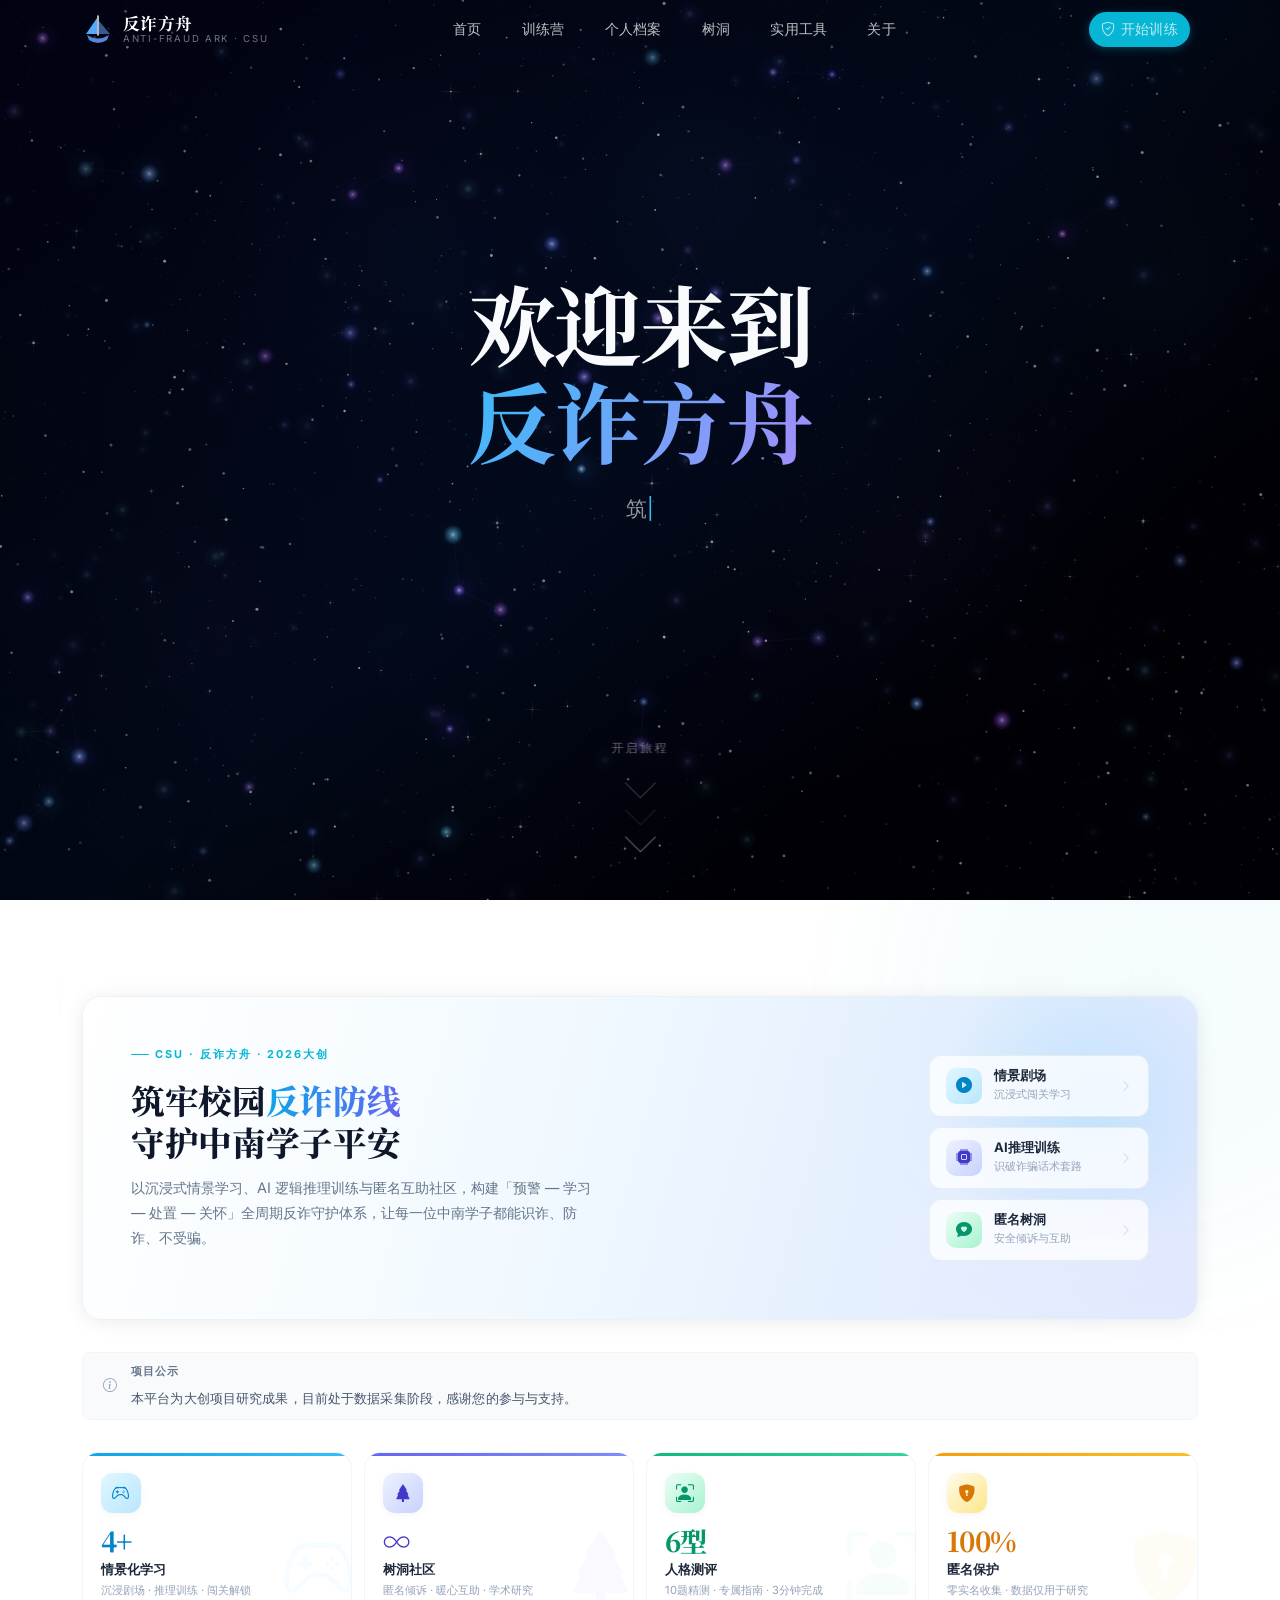
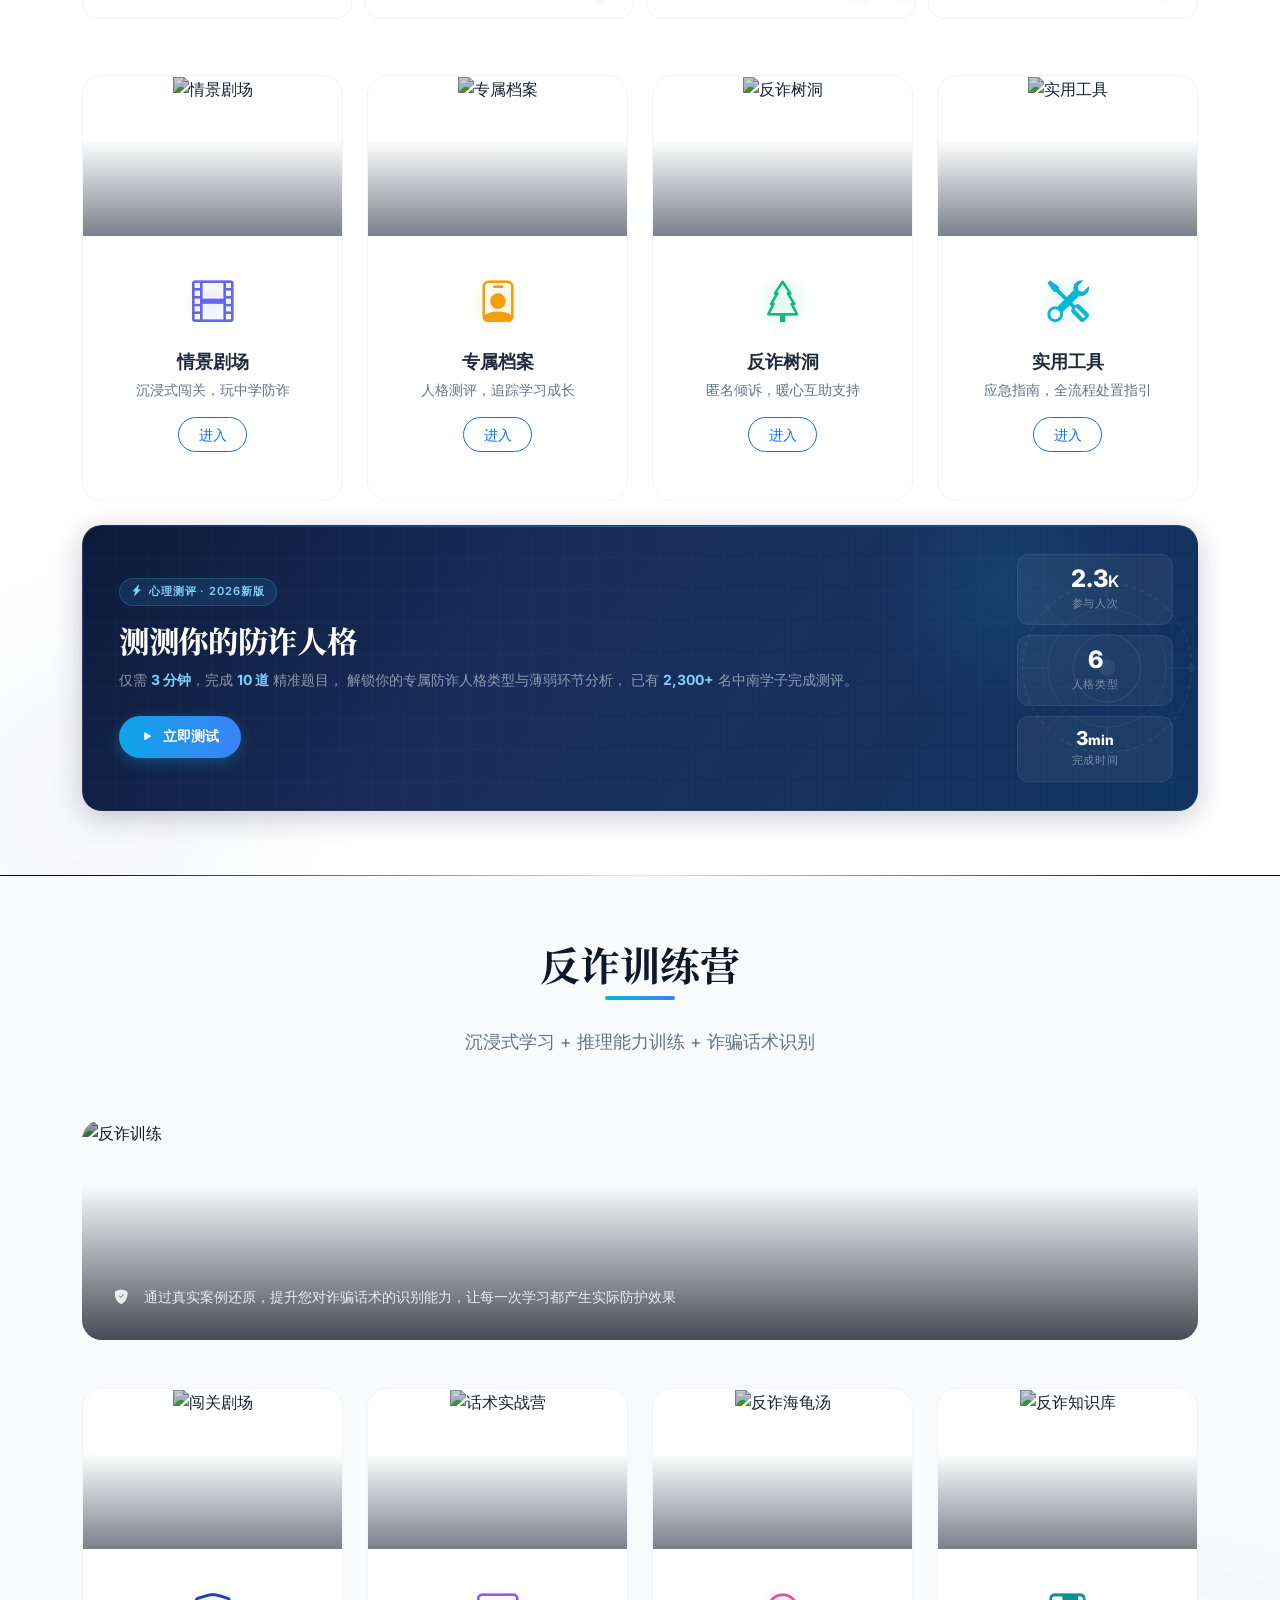
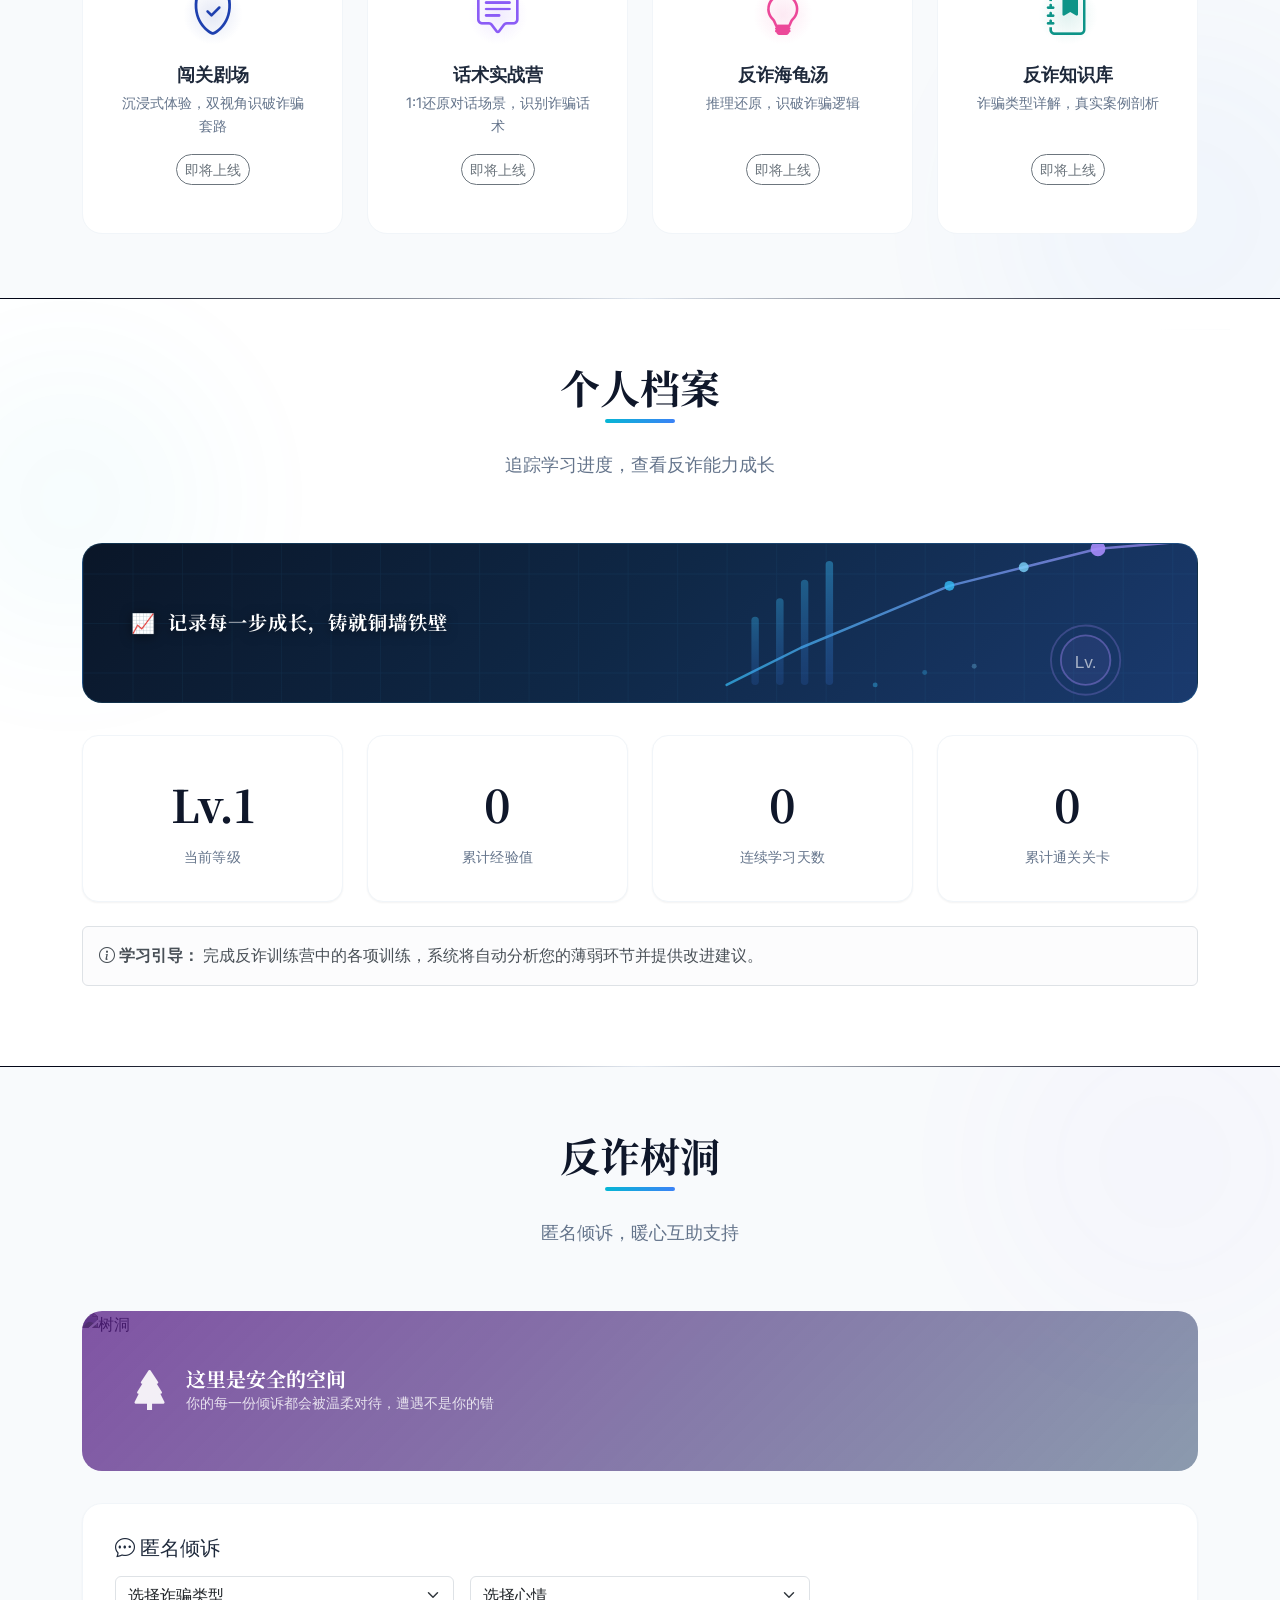
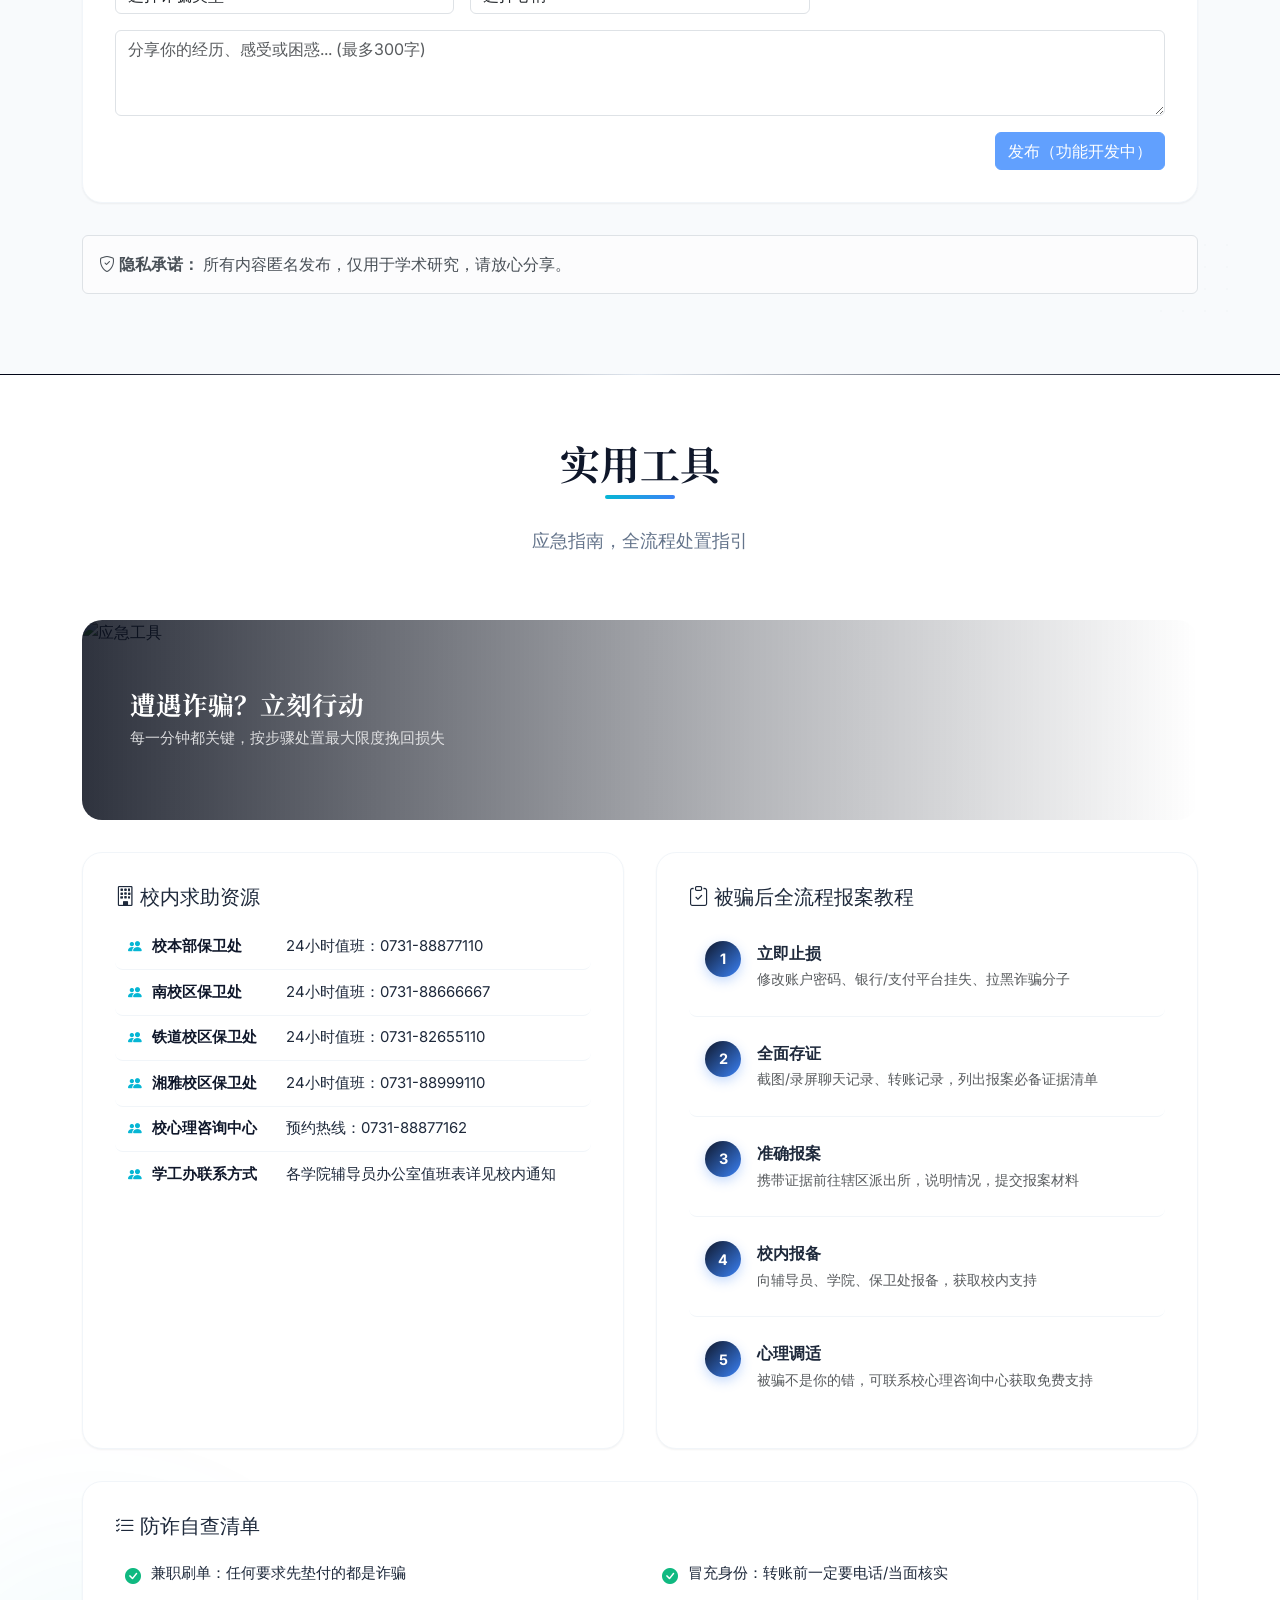
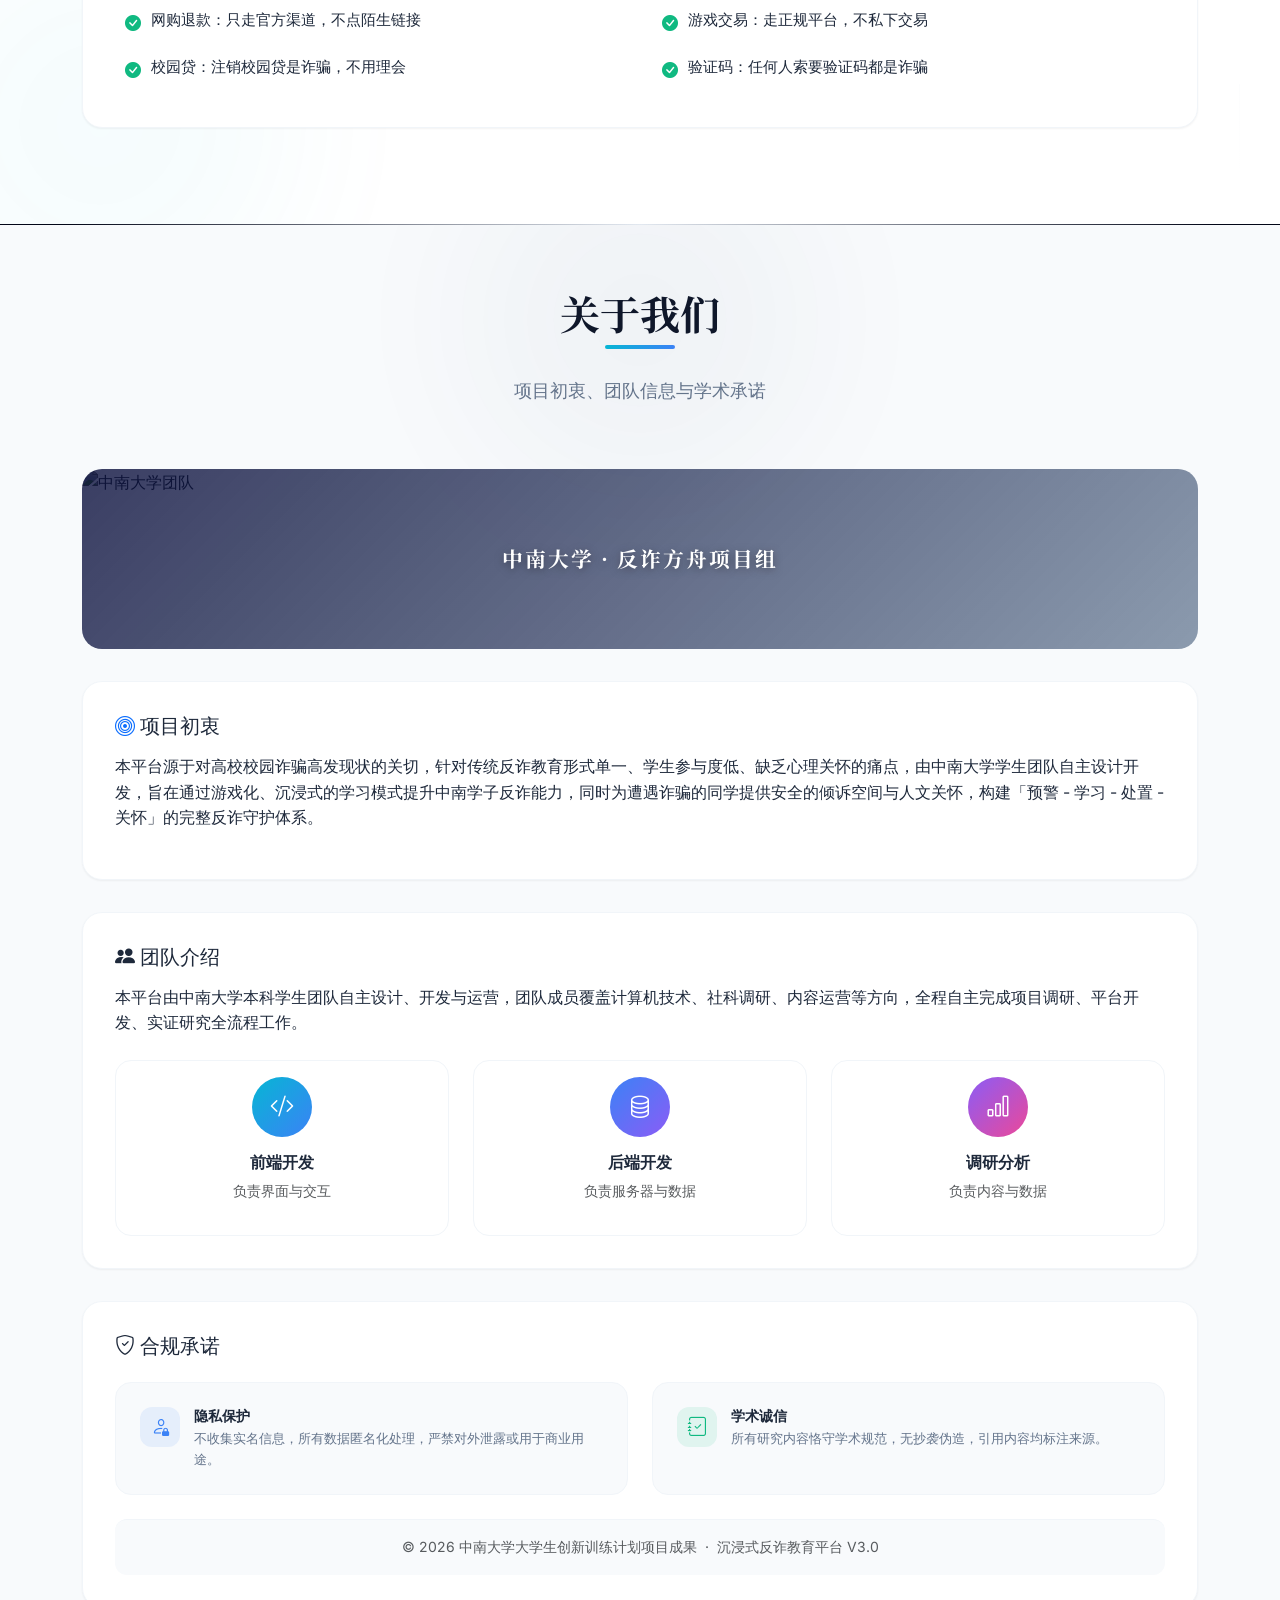
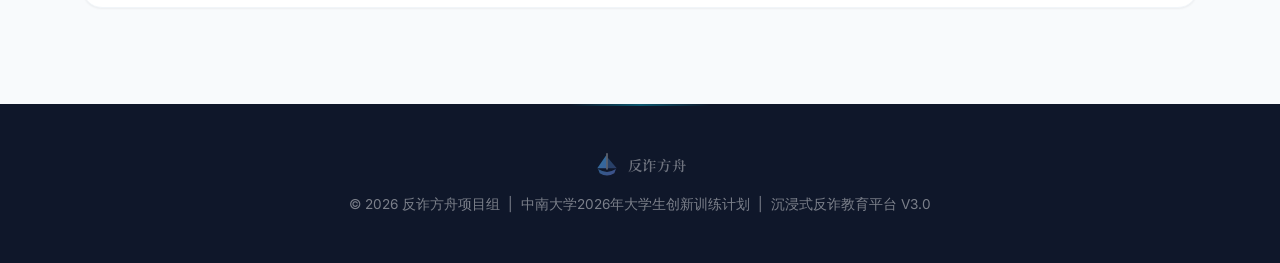
==== commit 48d0c0ef: "Add files via upload" ====
--- a/index.html
+++ b/index.html
@@ -1730,6 +1730,9 @@
                 border-color:var(--gray-200)!important;
             }
 
+            /* 手机端Logo副标题显示 */
+            .nav-logo-sub{ display:inline!important; }
+
             /* 训练营卡片优化 */
             #training .feature-card-img{ height:120px; }
             #training .feature-card-body h3{ font-size:0.95rem; }
@@ -1753,6 +1756,13 @@
             .about-hero-img{ height:120px; }
             .treehole-banner{ height:120px; }
             .profile-banner{ height:120px; }
+
+            /* Hero Banner树洞卡片修复：防止畸形过长 */
+            .hero-banner-entries{ flex-direction:row!important; flex-wrap:wrap!important; width:100%!important; gap:8px!important; }
+            .hero-entry{ flex:1!important; min-width:calc(50% - 4px)!important; padding:10px 12px!important; gap:8px!important; border-radius:10px!important; }
+            .he-icon{ width:30px!important; height:30px!important; font-size:0.85rem!important; border-radius:8px!important; flex-shrink:0!important; }
+            .he-label{ font-size:0.72rem!important; }
+            .he-sub,.he-arrow{ display:none!important; }
         }
 
         @media(max-width:420px){
@@ -1893,7 +1903,7 @@
                 </div>
                 <div class="nav-logo-text-wrap">
                     <span class="nav-logo-title">反诈方舟</span>
-                    <span class="nav-logo-sub">Anti-Fraud Ark · CSU</span>
+                    <span class="nav-logo-sub" style="display:inline;">Anti-Fraud Ark · CSU</span>
                 </div>
             </a>
 
@@ -2159,7 +2169,7 @@
             </div>
             <!-- 训练营横幅图 -->
             <div class="training-hero-img animate-in">
-                <img src="https://images.unsplash.com/photo-1560472355-536de3962603?w=1200&q=80" alt="反诈训练" loading="lazy">
+                <img src="https://images.unsplash.com/photo-1516321318423-f06f85e504b3?w=1200&q=80" alt="反诈训练" loading="lazy">
                 <div class="training-hero-img-overlay">
                     <p><i class="bi bi-shield-fill-check"></i>&nbsp; 通过真实案例还原，提升您对诈骗话术的识别能力，让每一次学习都产生实际防护效果</p>
                 </div>
@@ -2169,7 +2179,7 @@
                     <div class="feature-card fc-theme-5 animate-in stagger-1" onclick="new bootstrap.Modal(document.getElementById('devModal')).show()">
                         <div class="fc-bg-gradient"></div>
                         <div class="feature-card-img">
-                            <img src="https://images.unsplash.com/photo-1511512578047-dfb367046420?w=400&q=75" alt="闯关剧场" loading="lazy">
+                            <img src="https://images.unsplash.com/photo-1478720568477-152d9b164e26?w=400&q=75" alt="闯关剧场" loading="lazy">
                             <div class="feature-card-img-overlay"></div>
                         </div>
                         <div class="feature-card-body">
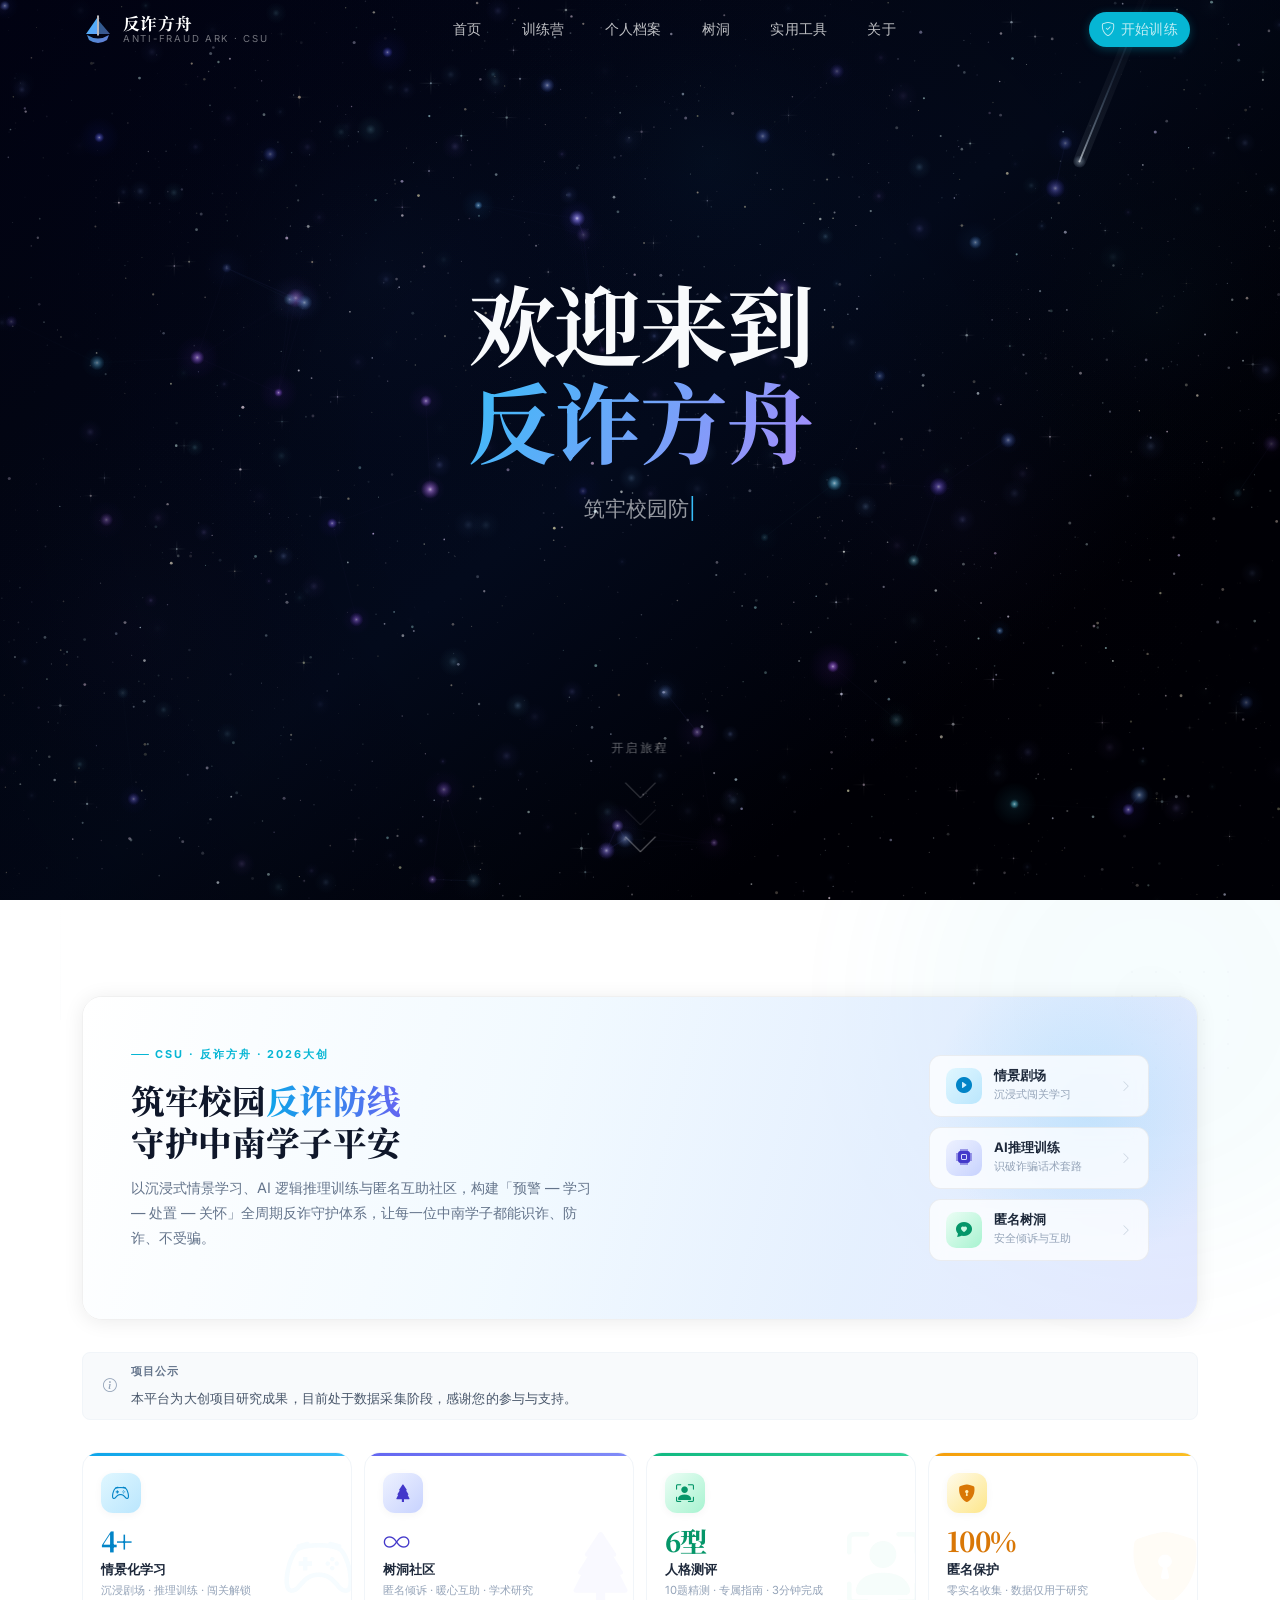
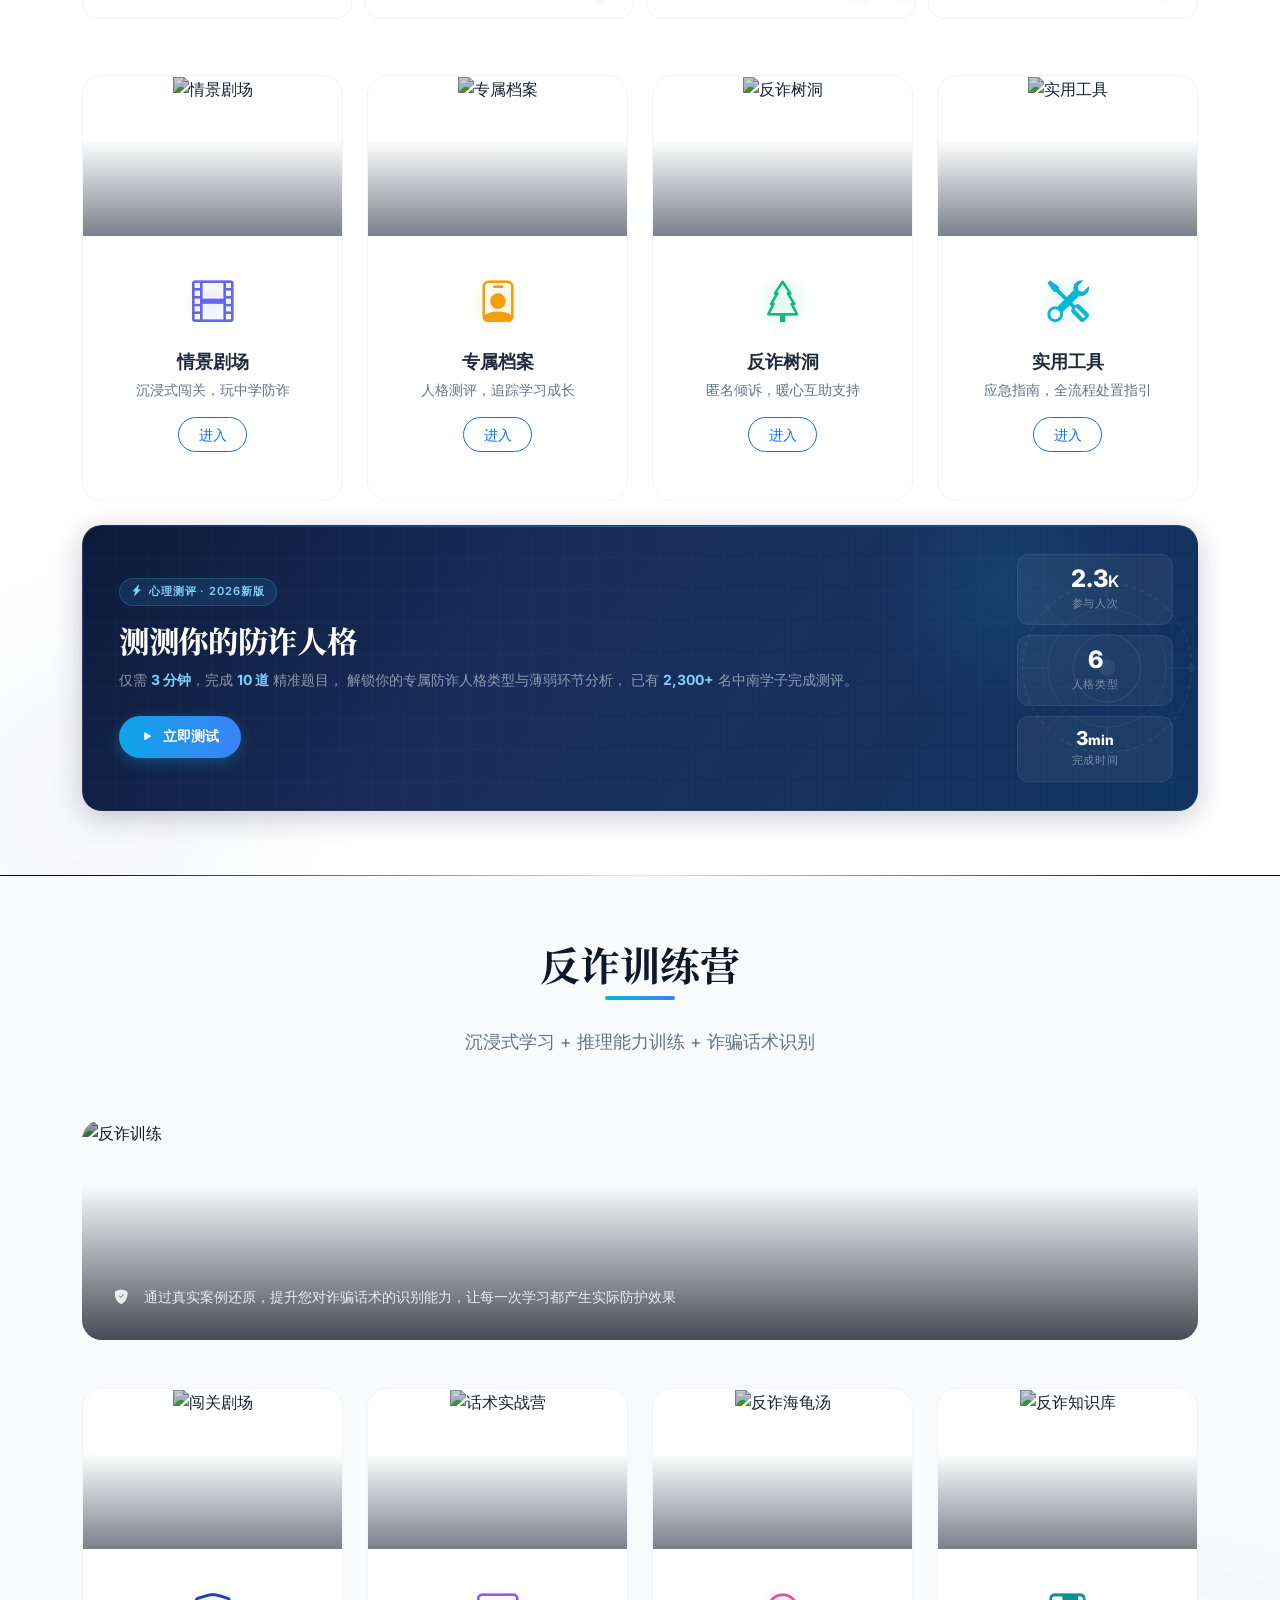
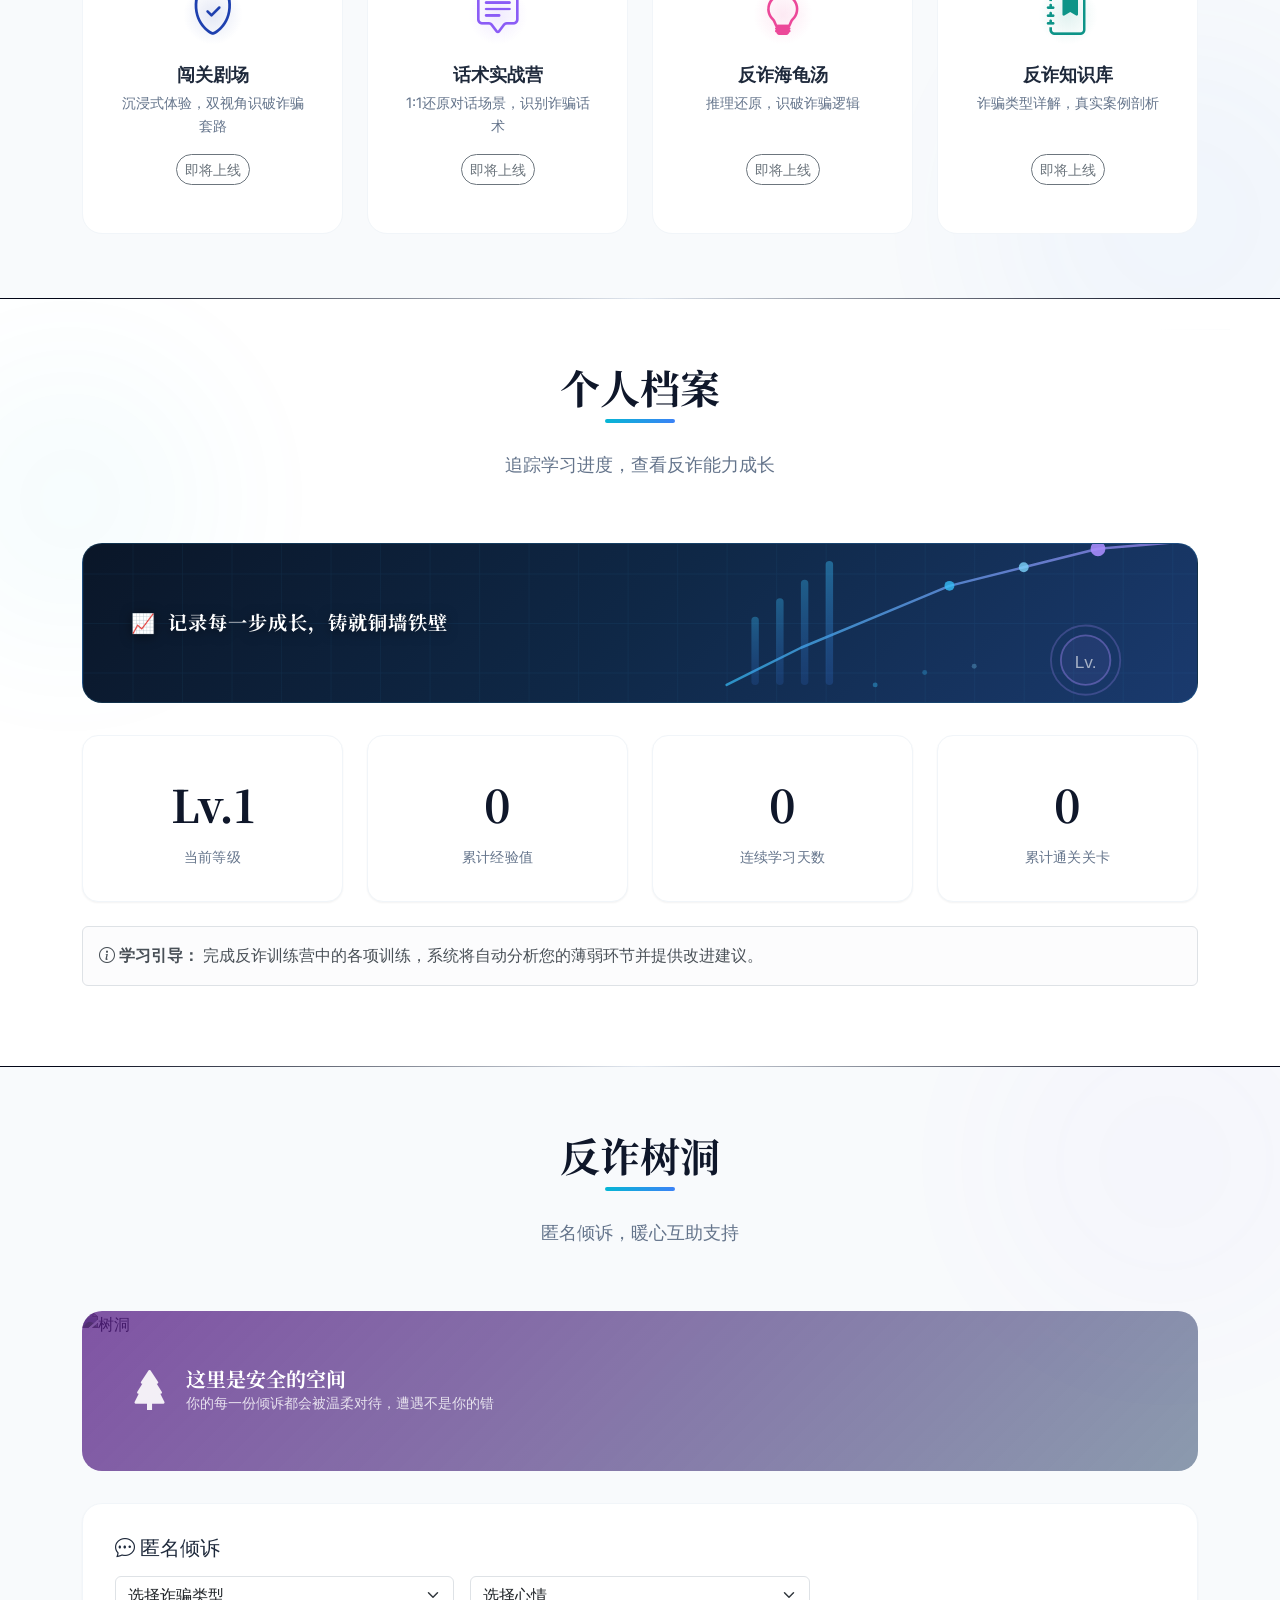
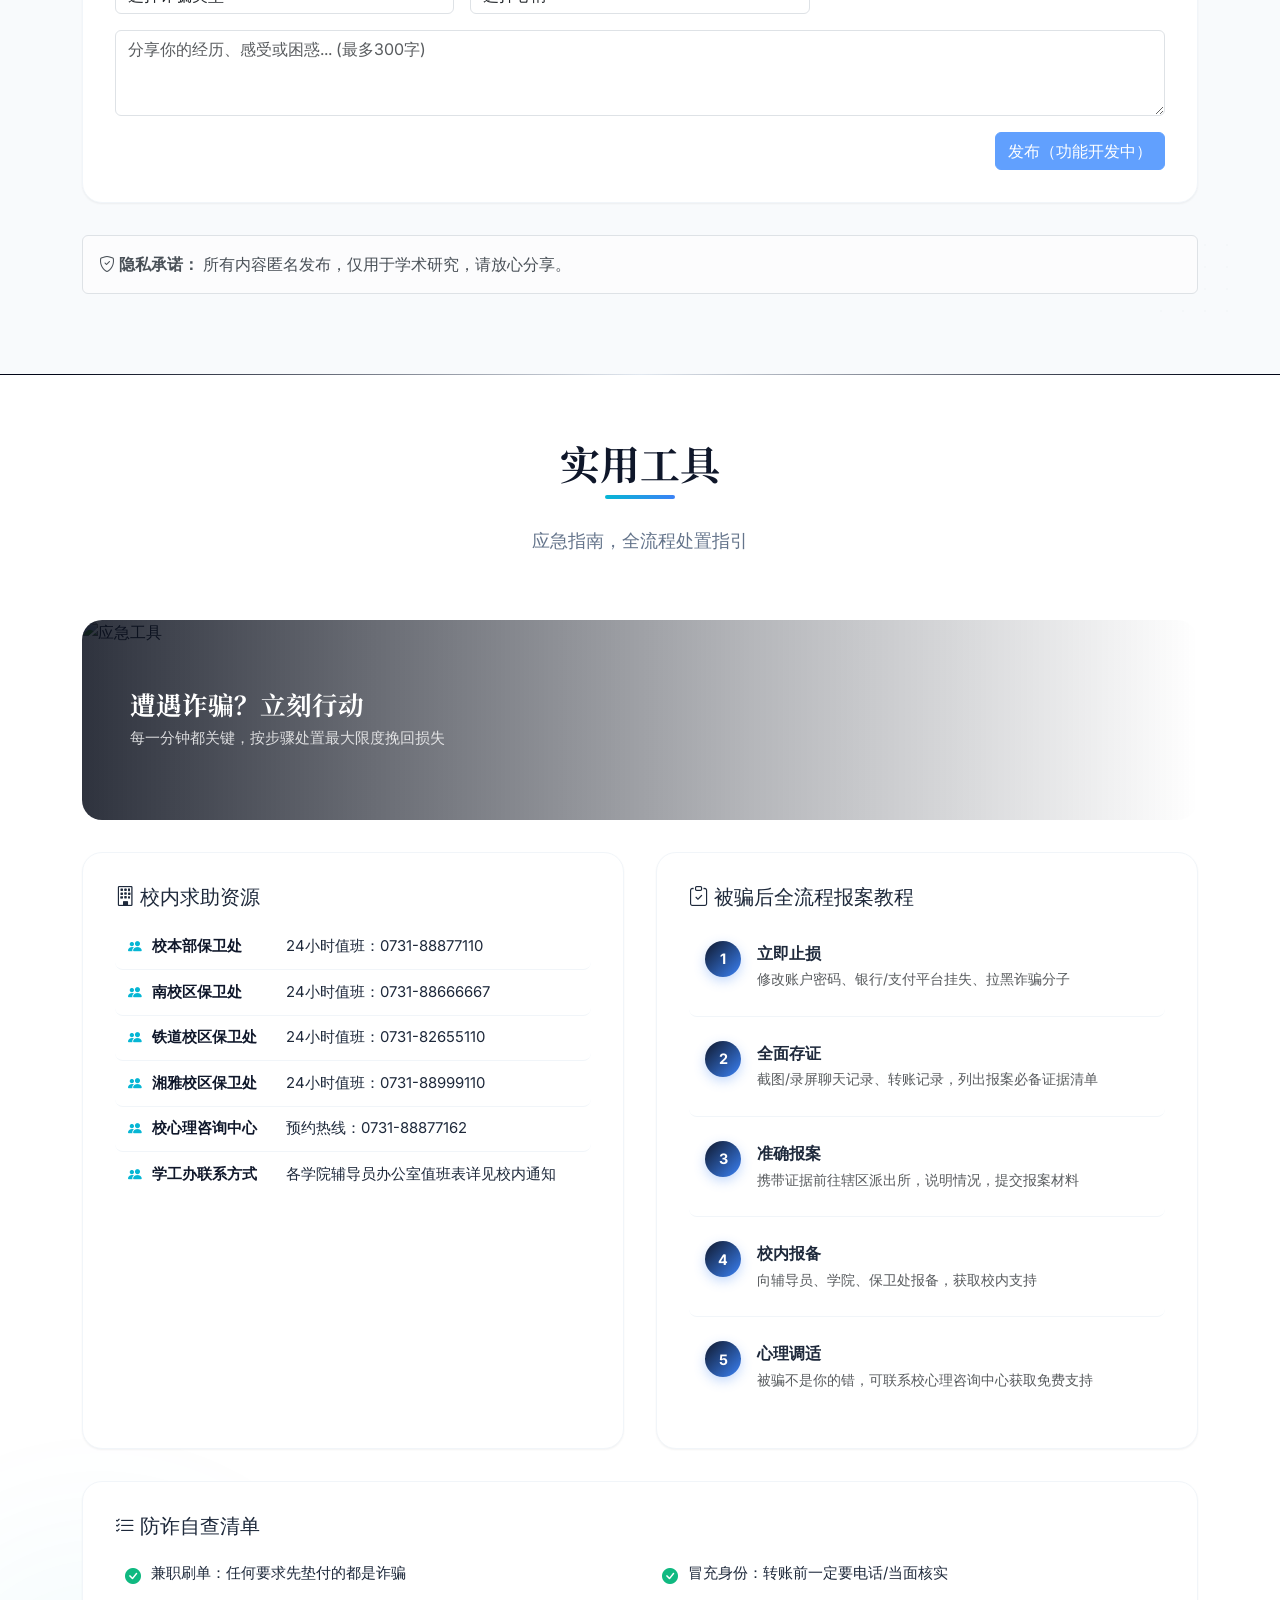
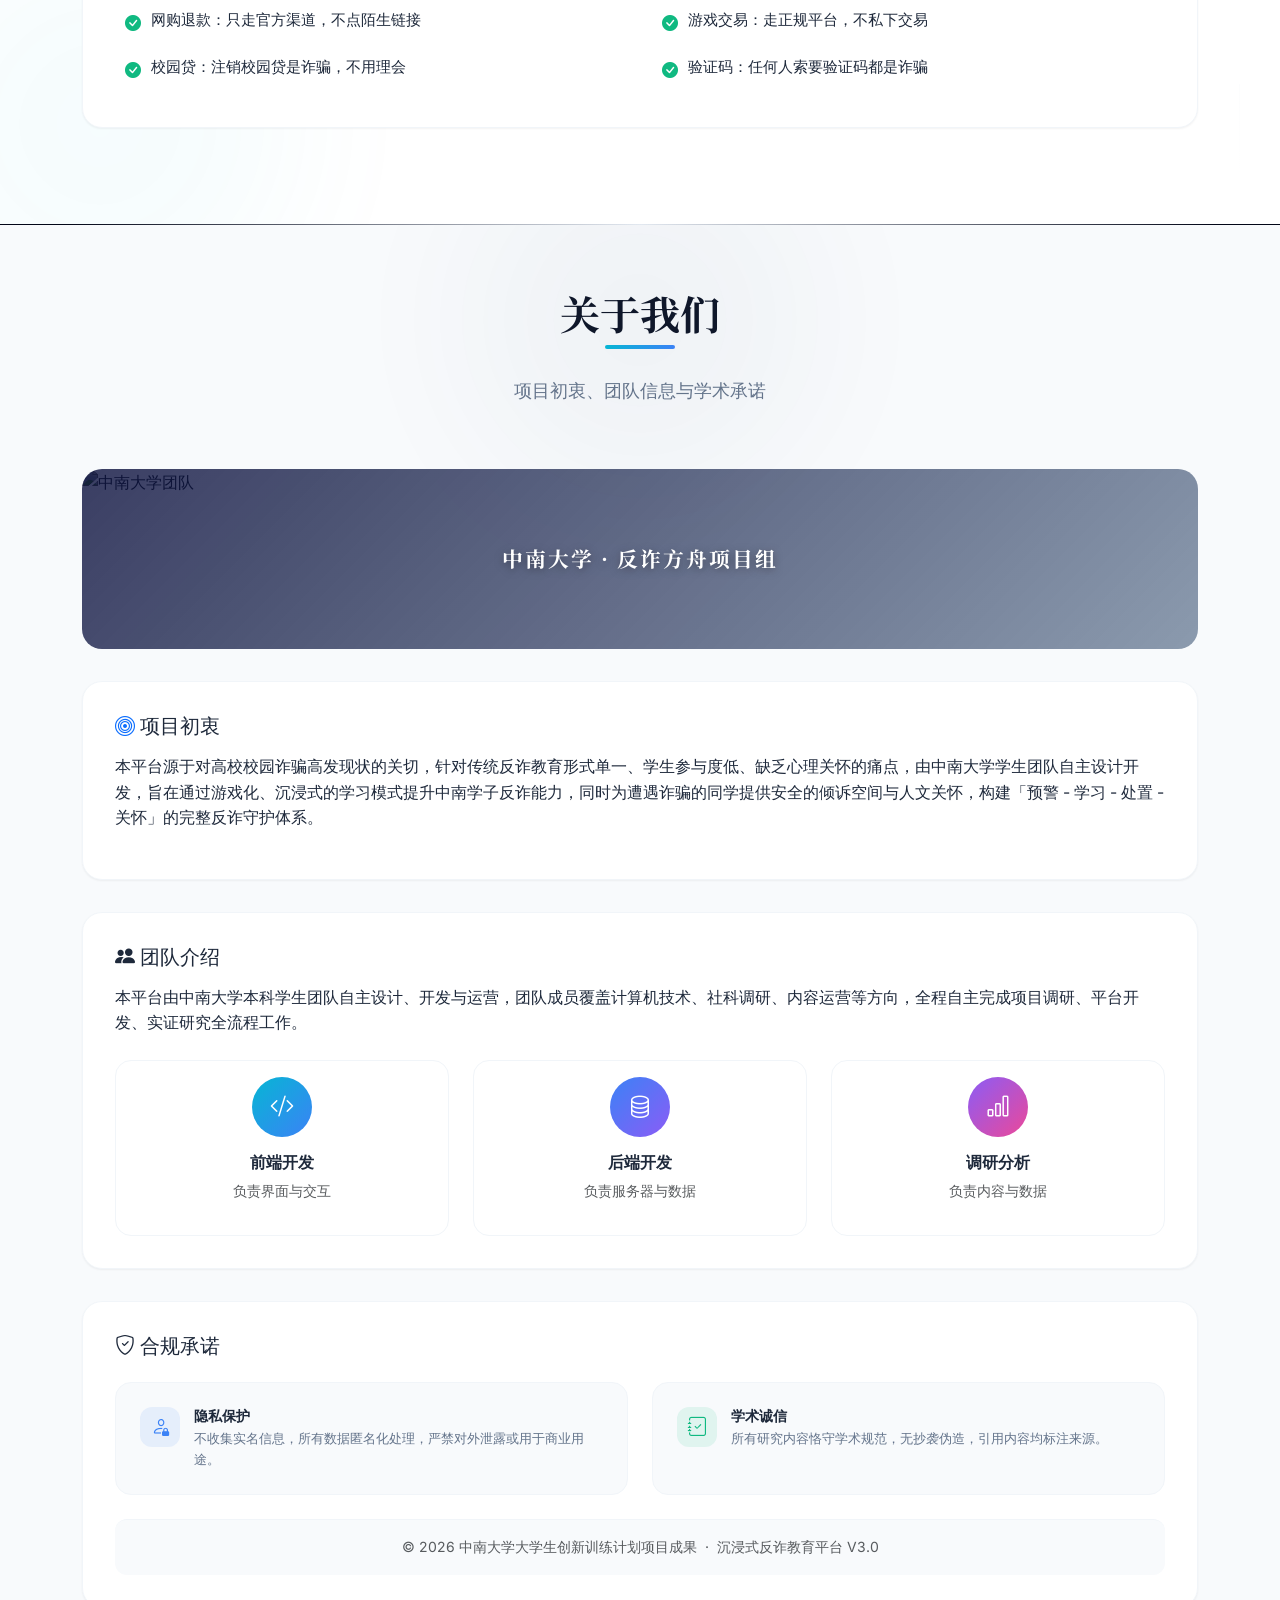
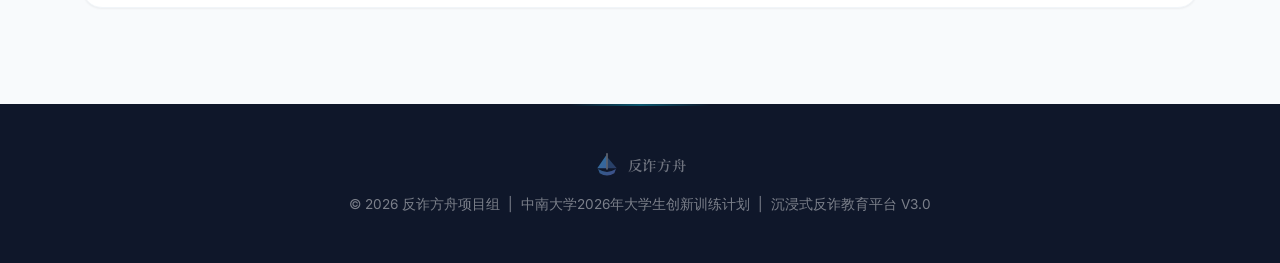
==== commit 8407fe58: "Add files via upload" ====
--- a/index.html
+++ b/index.html
@@ -1757,10 +1757,33 @@
             .treehole-banner{ height:120px; }
             .profile-banner{ height:120px; }
 
-            /* Hero Banner树洞卡片修复：防止畸形过长 */
-            .hero-banner-entries{ flex-direction:row!important; flex-wrap:wrap!important; width:100%!important; gap:8px!important; }
-            .hero-entry{ flex:1!important; min-width:calc(50% - 4px)!important; padding:10px 12px!important; gap:8px!important; border-radius:10px!important; }
-            .he-icon{ width:30px!important; height:30px!important; font-size:0.85rem!important; border-radius:8px!important; flex-shrink:0!important; }
+            /* Hero Banner功能入口卡片修复：三个卡片等宽，第三个居中 */
+            .hero-banner-entries{
+                flex-direction:row!important;
+                flex-wrap:wrap!important;
+                width:100%!important;
+                gap:8px!important;
+                justify-content:center!important;
+            }
+            .hero-entry{
+                flex:0 0 calc(50% - 4px)!important;
+                max-width:calc(50% - 4px)!important;
+                min-width:unset!important;
+                padding:10px 12px!important;
+                gap:8px!important;
+                border-radius:10px!important;
+            }
+            /* 第三个卡片（树洞）居中显示 */
+            .hero-entry:last-child{
+                margin:0 auto!important;
+            }
+            .he-icon{
+                width:30px!important;
+                height:30px!important;
+                font-size:0.85rem!important;
+                border-radius:8px!important;
+                flex-shrink:0!important;
+            }
             .he-label{ font-size:0.72rem!important; }
             .he-sub,.he-arrow{ display:none!important; }
         }
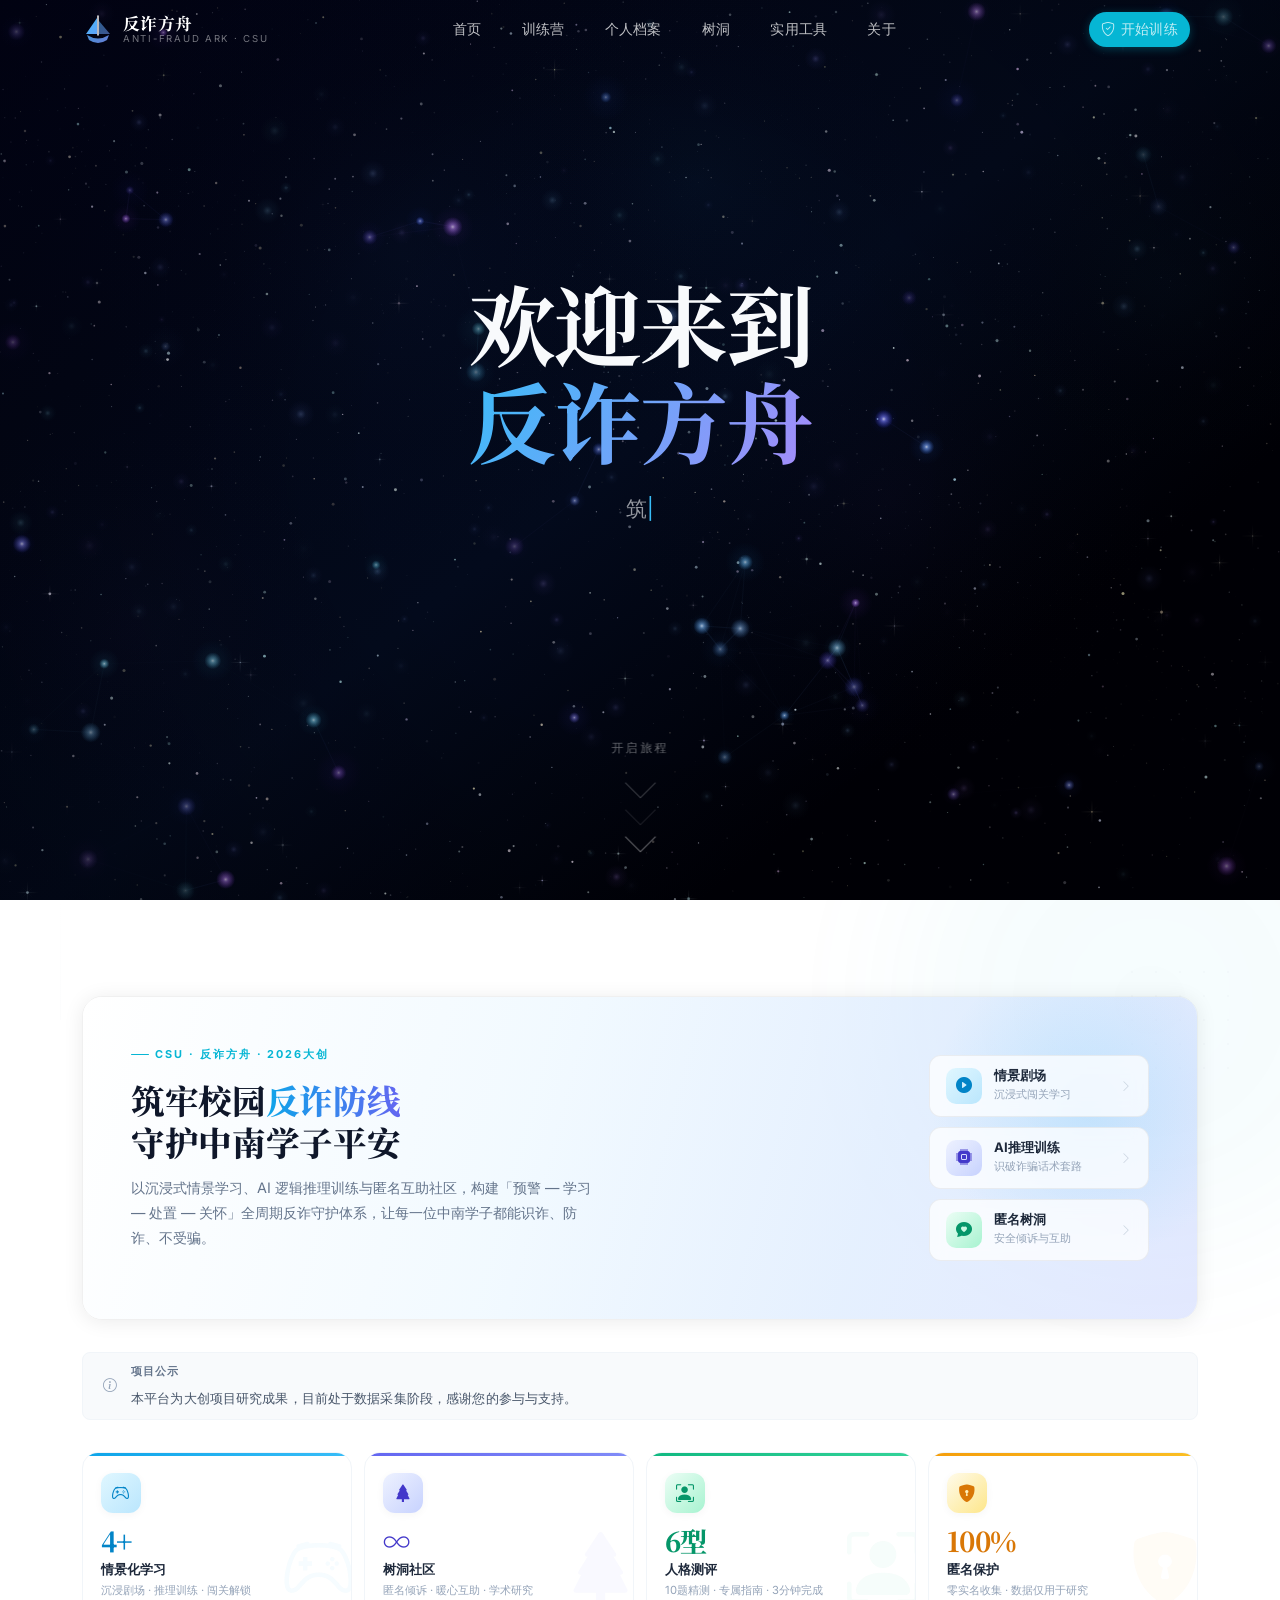
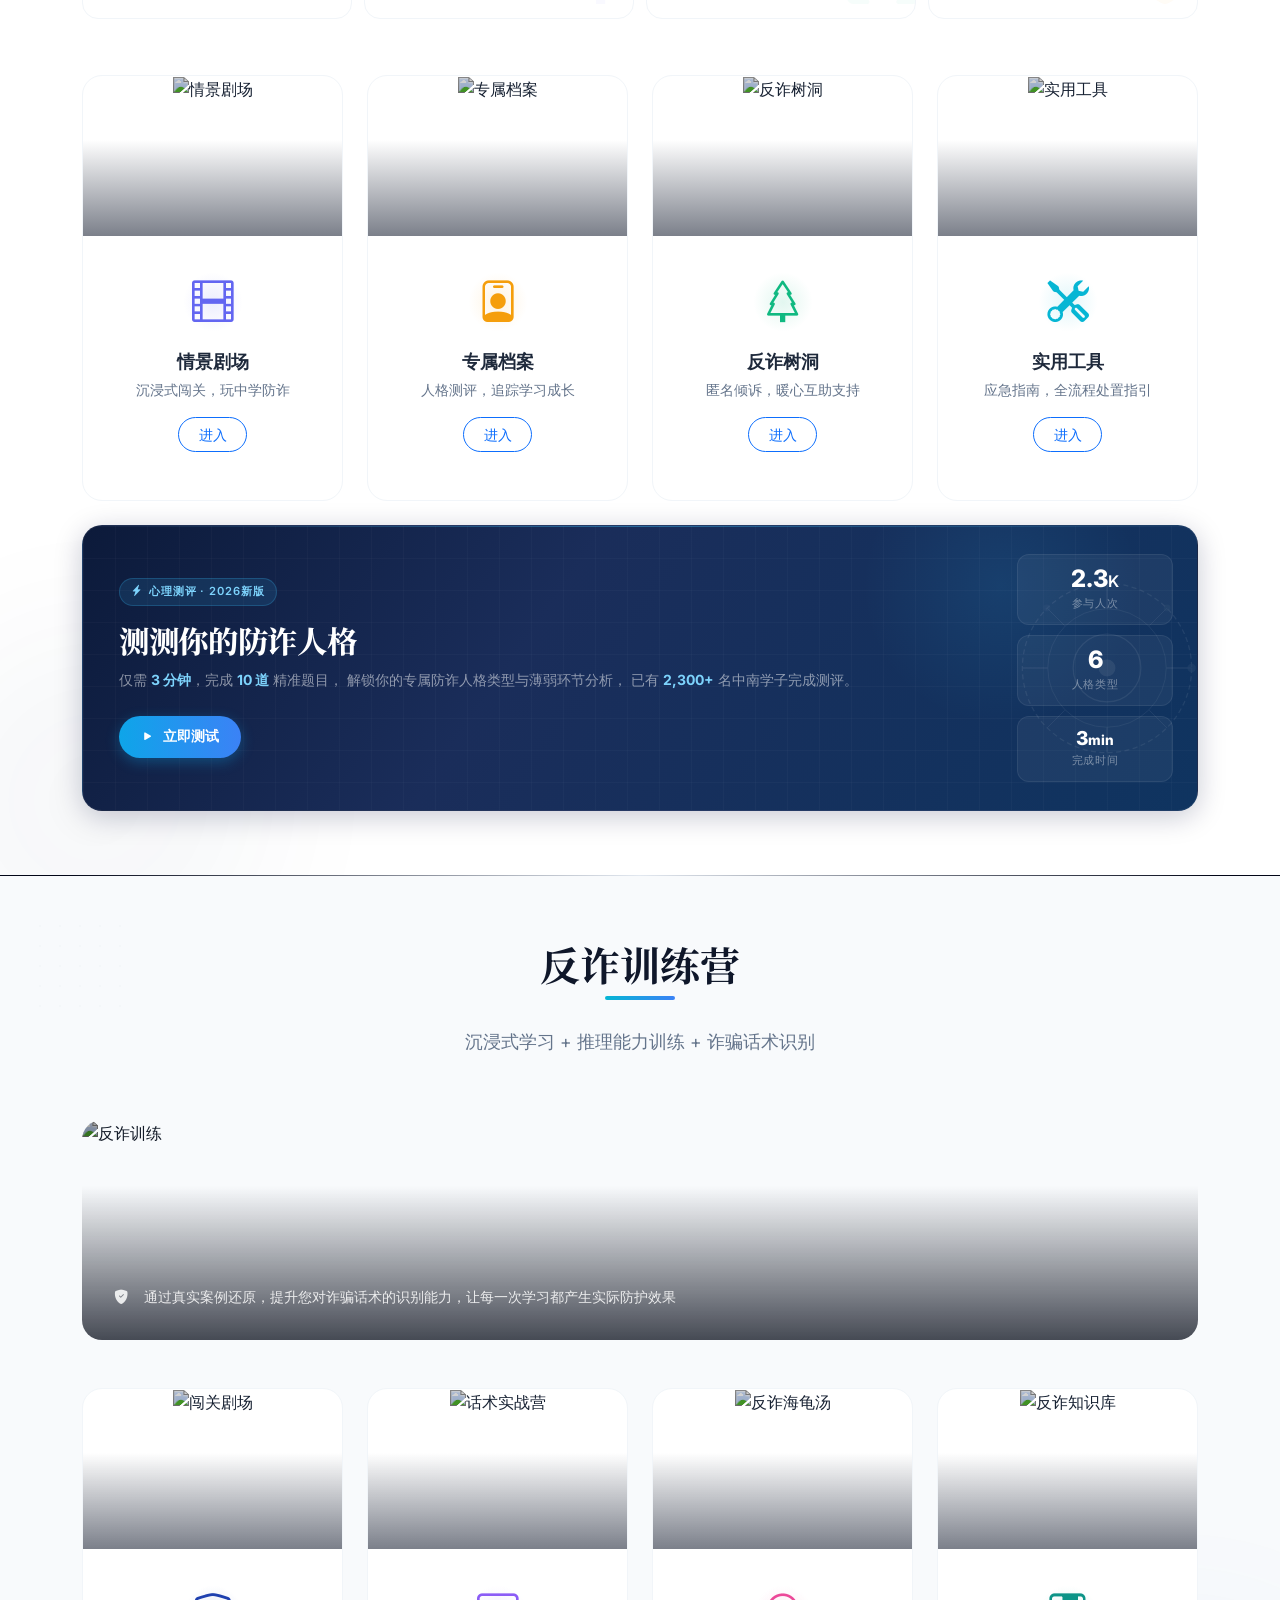
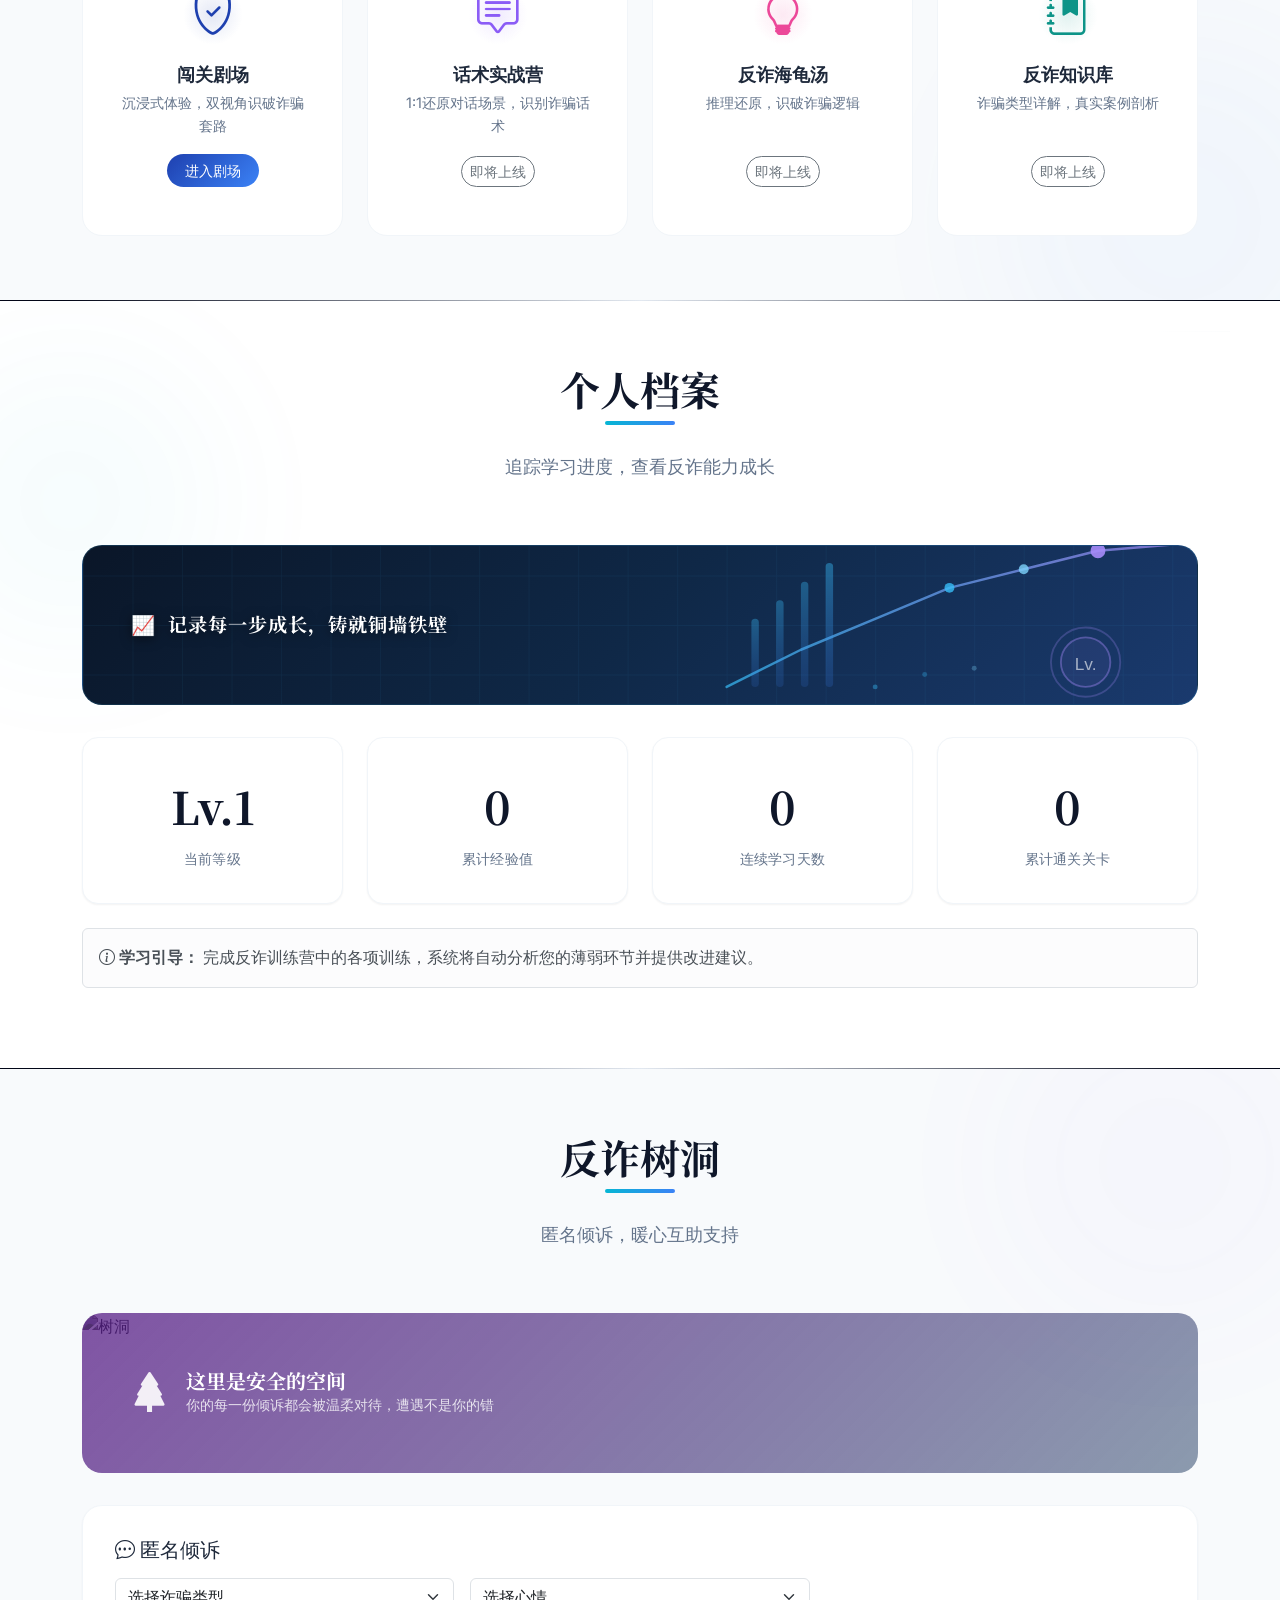
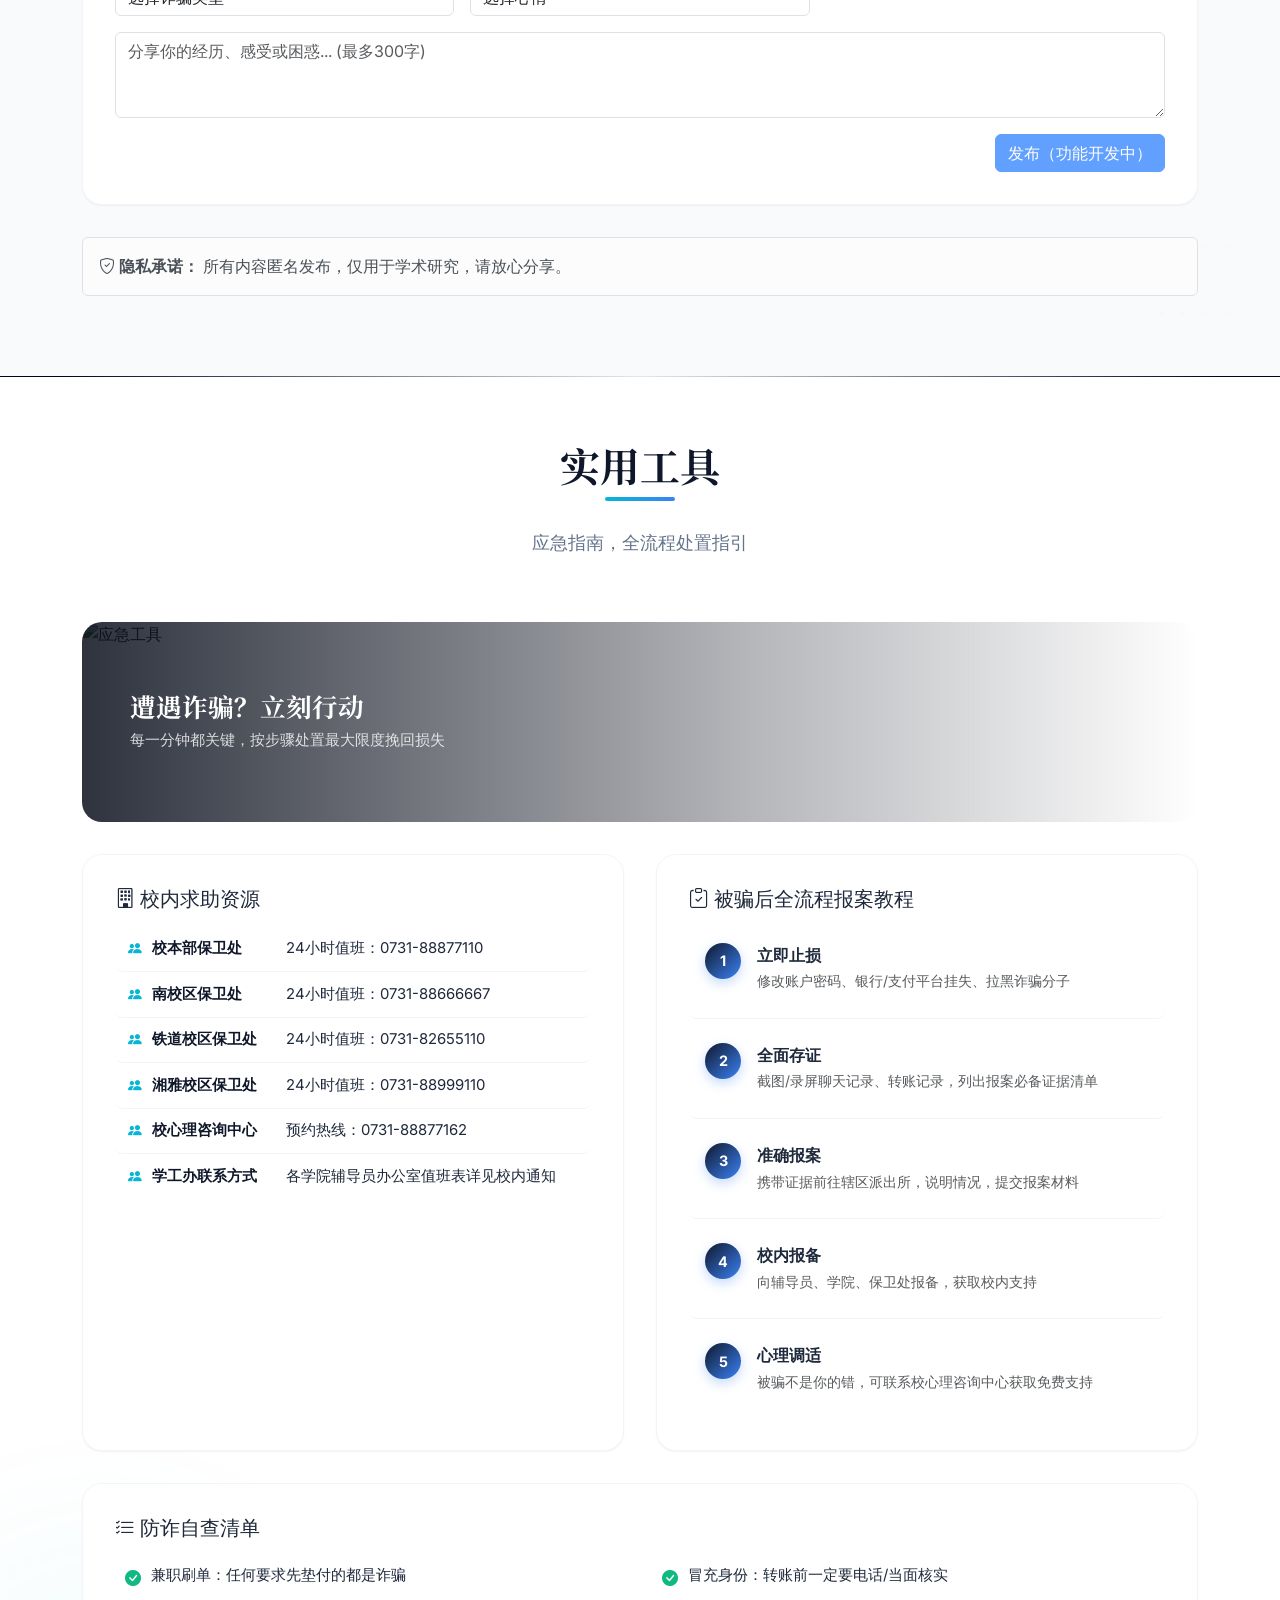
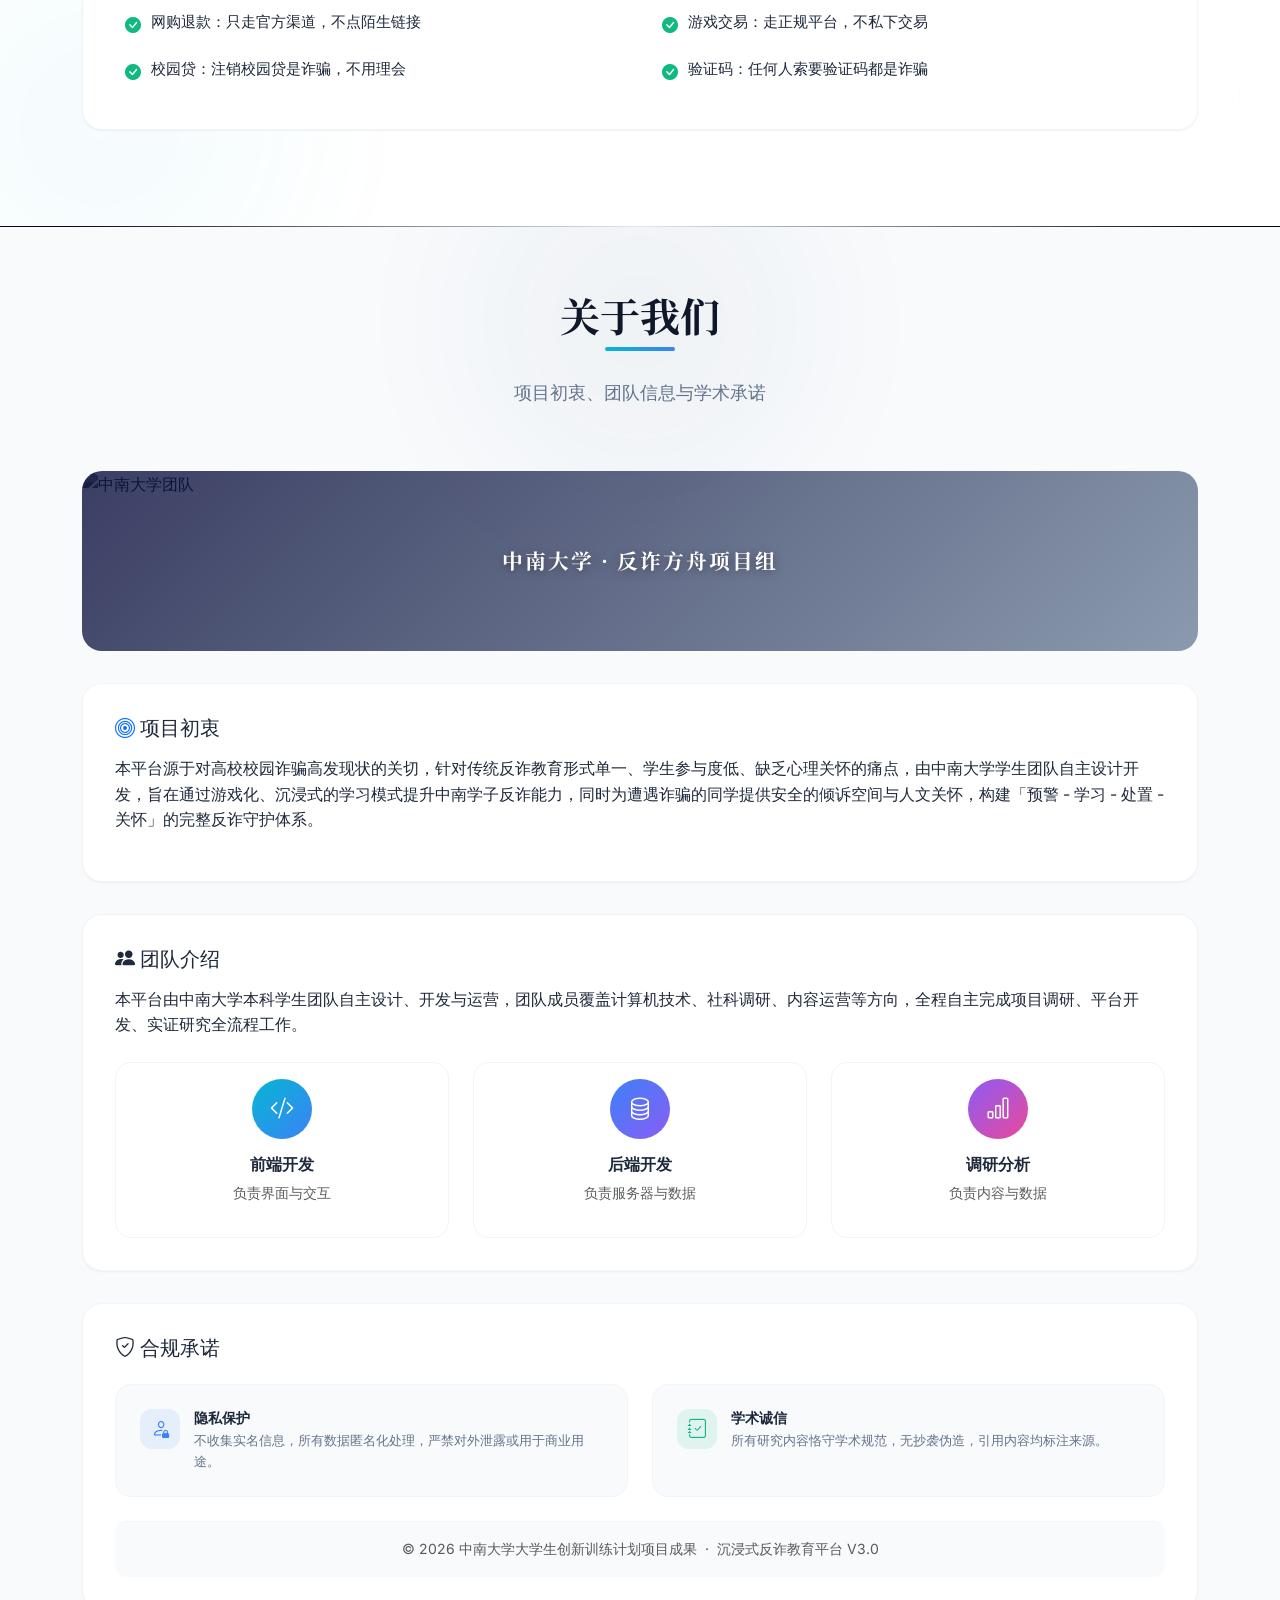
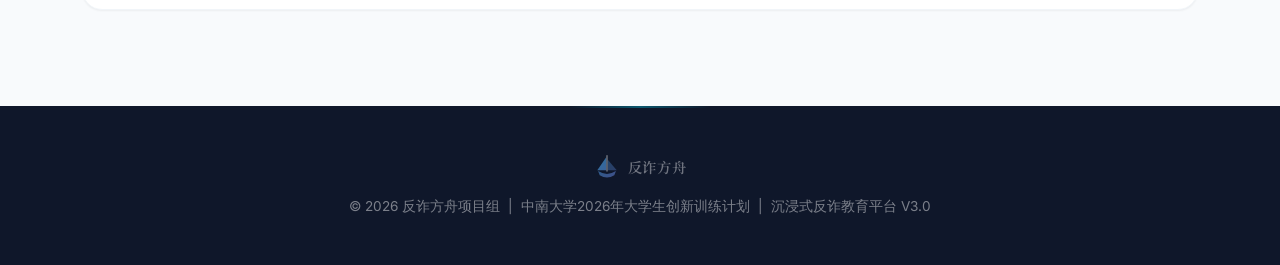
==== commit 3381aca7: "feat: 闯关剧场反诈游戏完整版 - index.html: 主入口页面 - theater.html: 闯关剧场页面 - theater-module/: 剧场模块   - anti-fraud-" ====
--- a/index.html
+++ b/index.html
@@ -2199,7 +2199,7 @@
             </div>
             <div class="row g-4">
                 <div class="col-md-3 col-sm-6">
-                    <div class="feature-card fc-theme-5 animate-in stagger-1" onclick="new bootstrap.Modal(document.getElementById('devModal')).show()">
+                    <a href="theater.html" class="feature-card fc-theme-5 animate-in stagger-1" style="text-decoration:none;color:inherit;">
                         <div class="fc-bg-gradient"></div>
                         <div class="feature-card-img">
                             <img src="https://images.unsplash.com/photo-1478720568477-152d9b164e26?w=400&q=75" alt="闯关剧场" loading="lazy">
@@ -2209,9 +2209,9 @@
                             <div class="feature-icon"><i class="bi bi-shield-check"></i></div>
                             <h3 style="font-size:1.1rem;font-weight:700;margin-bottom:0.4rem;">闯关剧场</h3>
                             <p style="color:var(--gray-500);font-size:0.9rem;flex:1;margin-bottom:1rem;">沉浸式体验，双视角识破诈骗套路</p>
-                            <button class="btn btn-outline-secondary btn-sm" style="border-radius:var(--radius-full);">即将上线</button>
+                            <button class="btn btn-primary btn-sm" style="border-radius:var(--radius-full);background:linear-gradient(135deg,#1e40af,#3b82f6);border:none;padding:6px 18px;">进入剧场</button>
                         </div>
-                    </div>
+                    </a>
                 </div>
                 <div class="col-md-3 col-sm-6">
                     <div class="feature-card fc-theme-6 animate-in stagger-2" onclick="new bootstrap.Modal(document.getElementById('devModal')).show()">
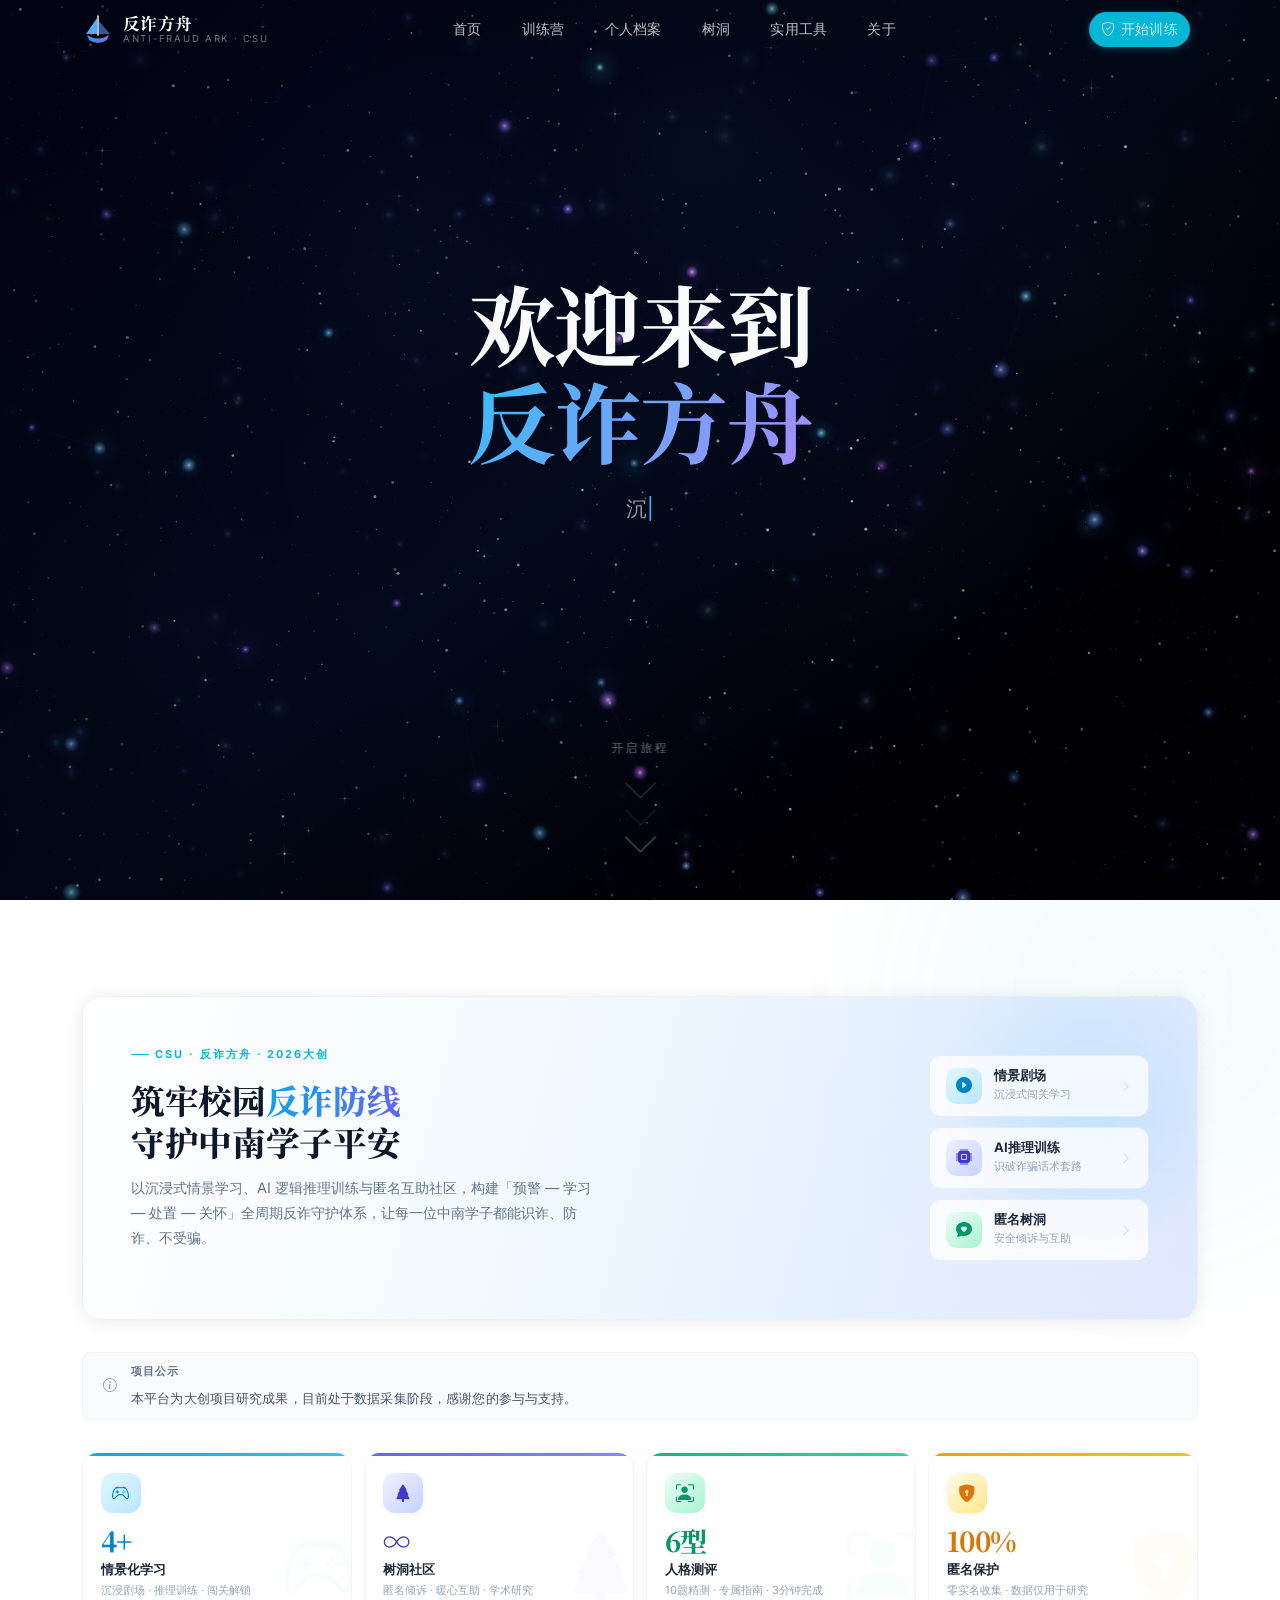
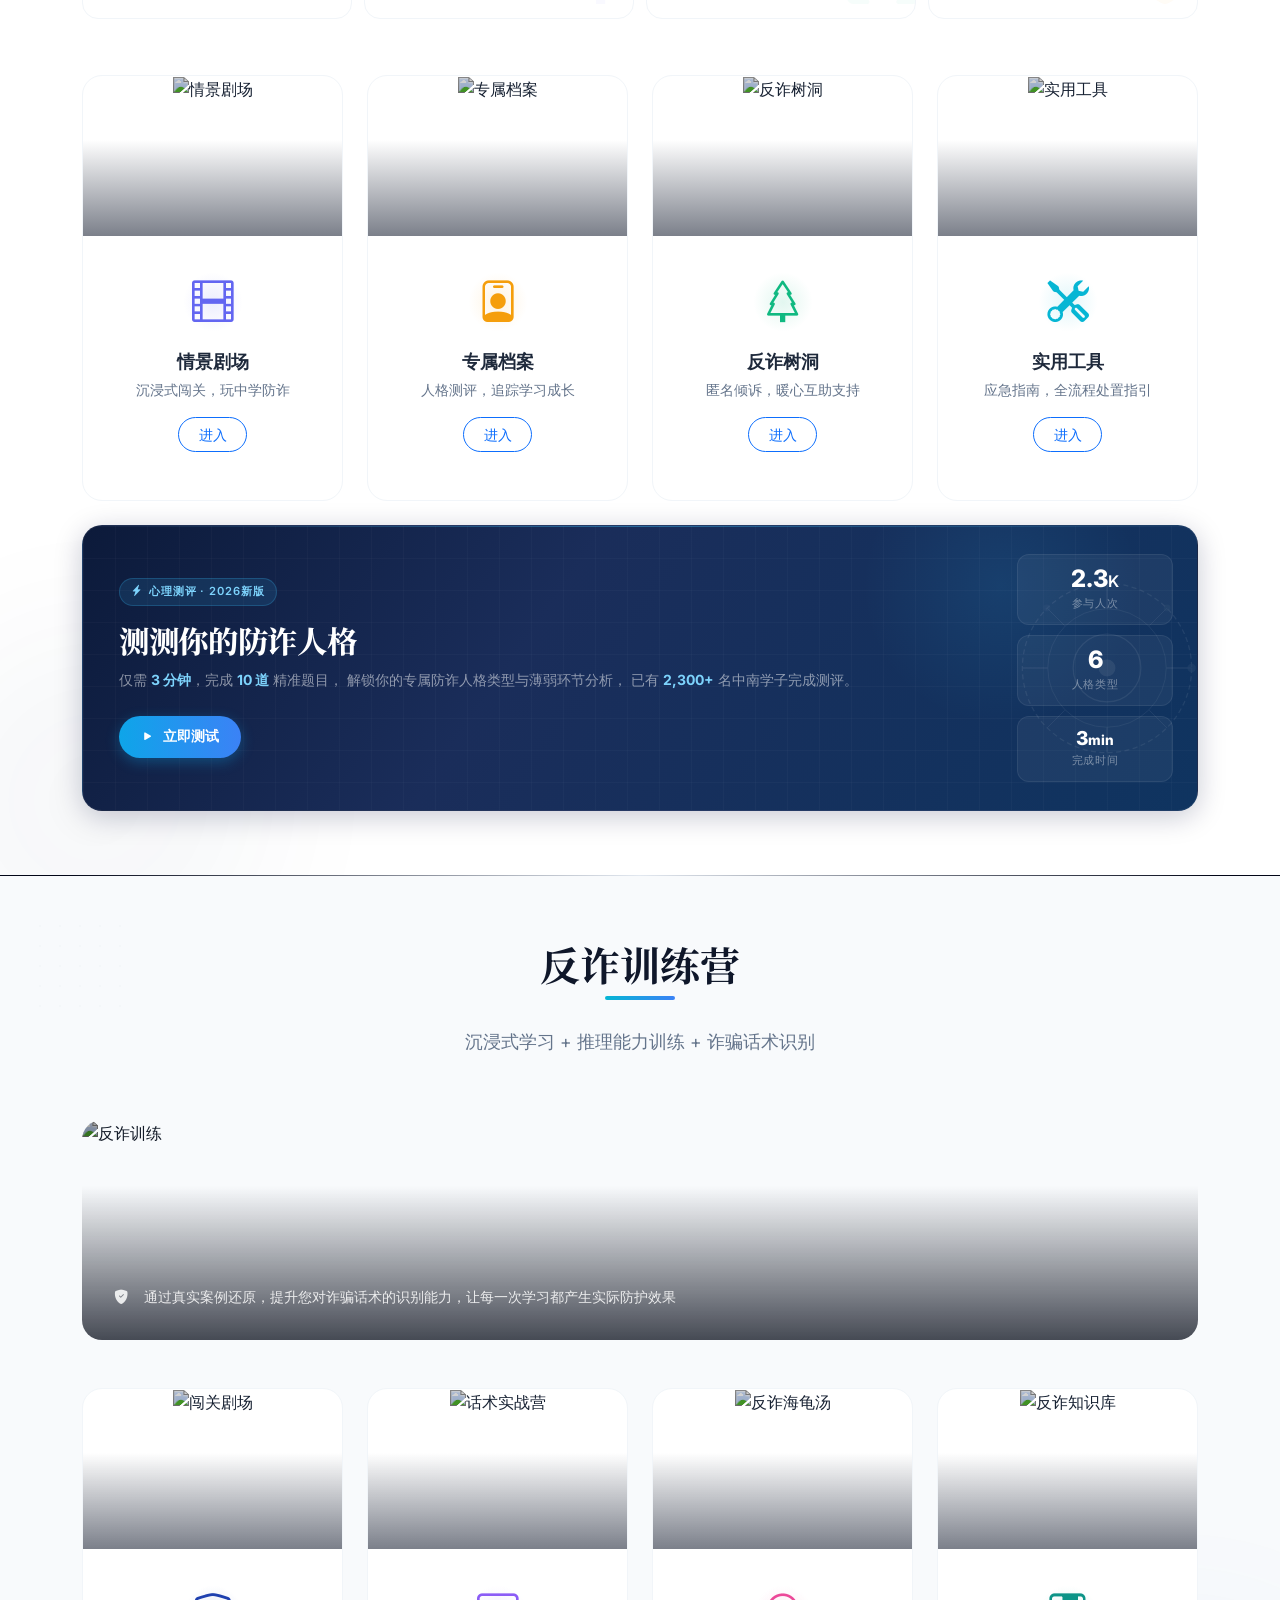
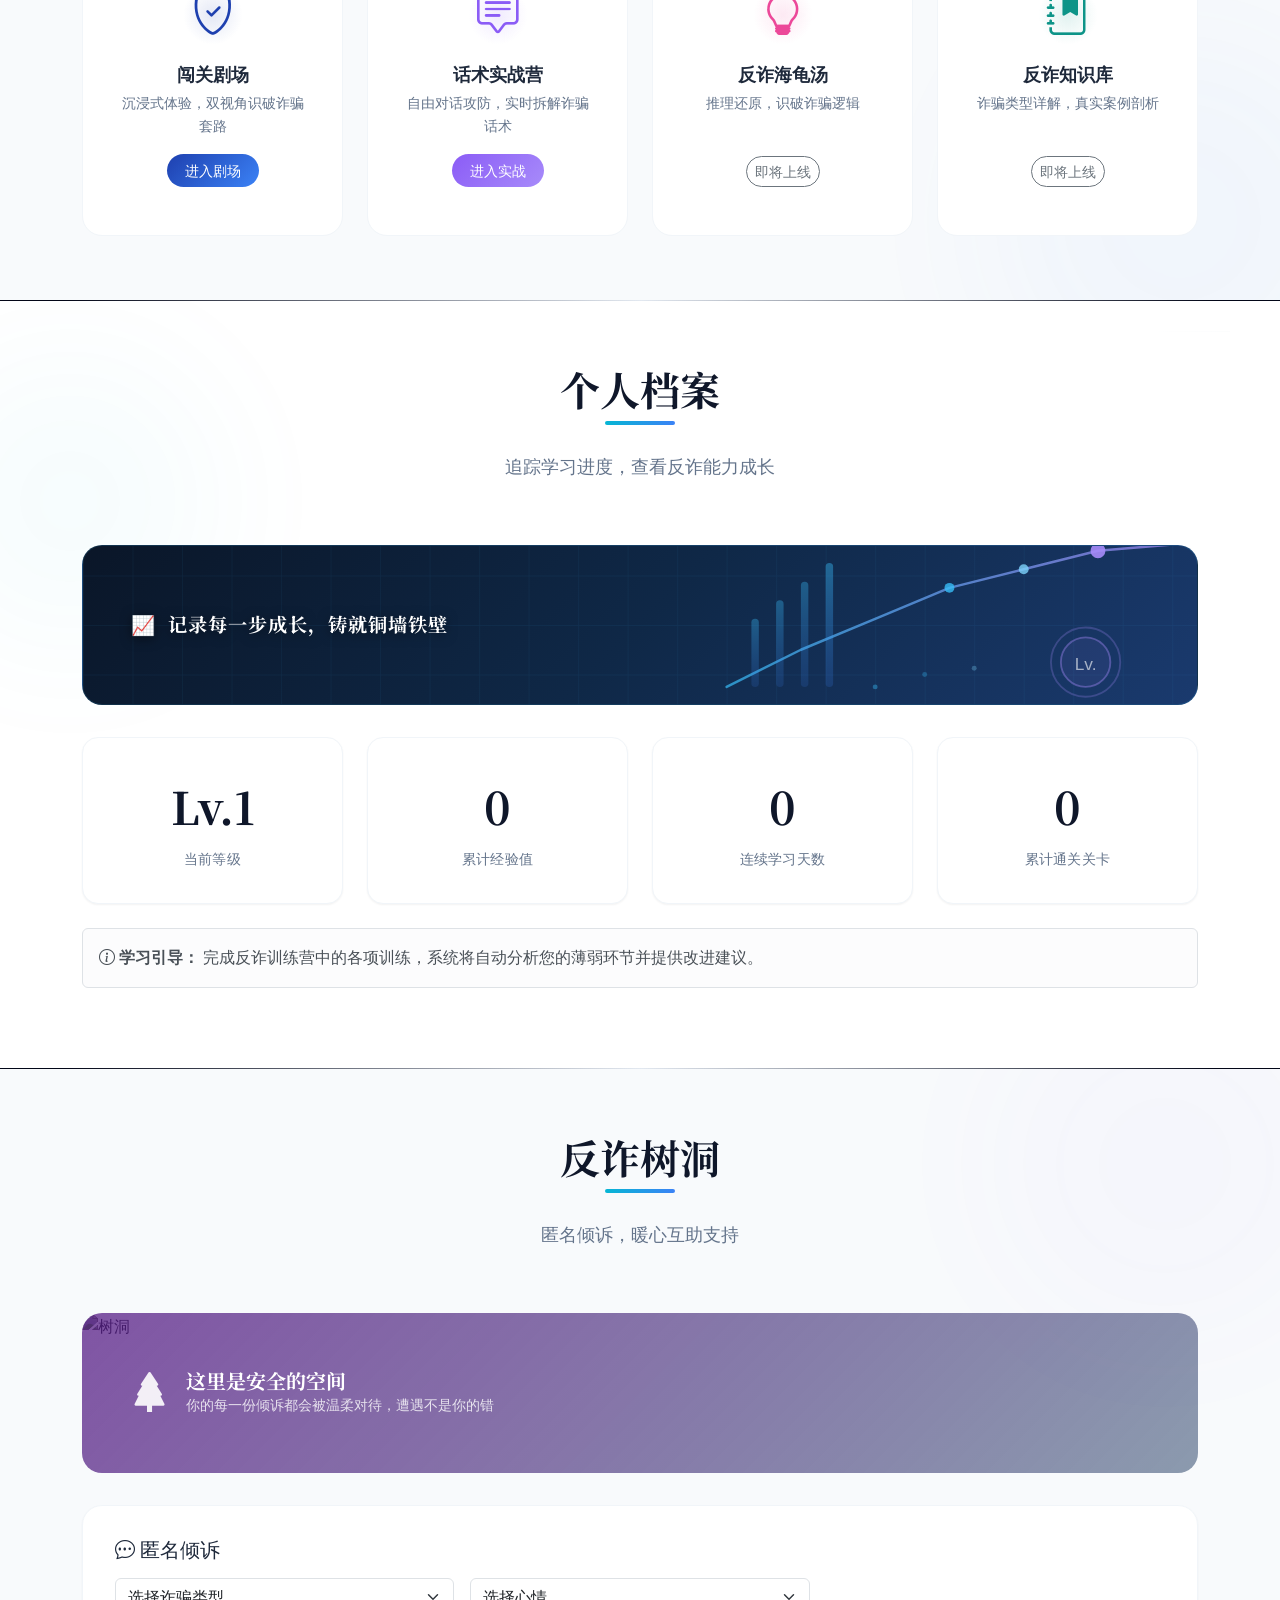
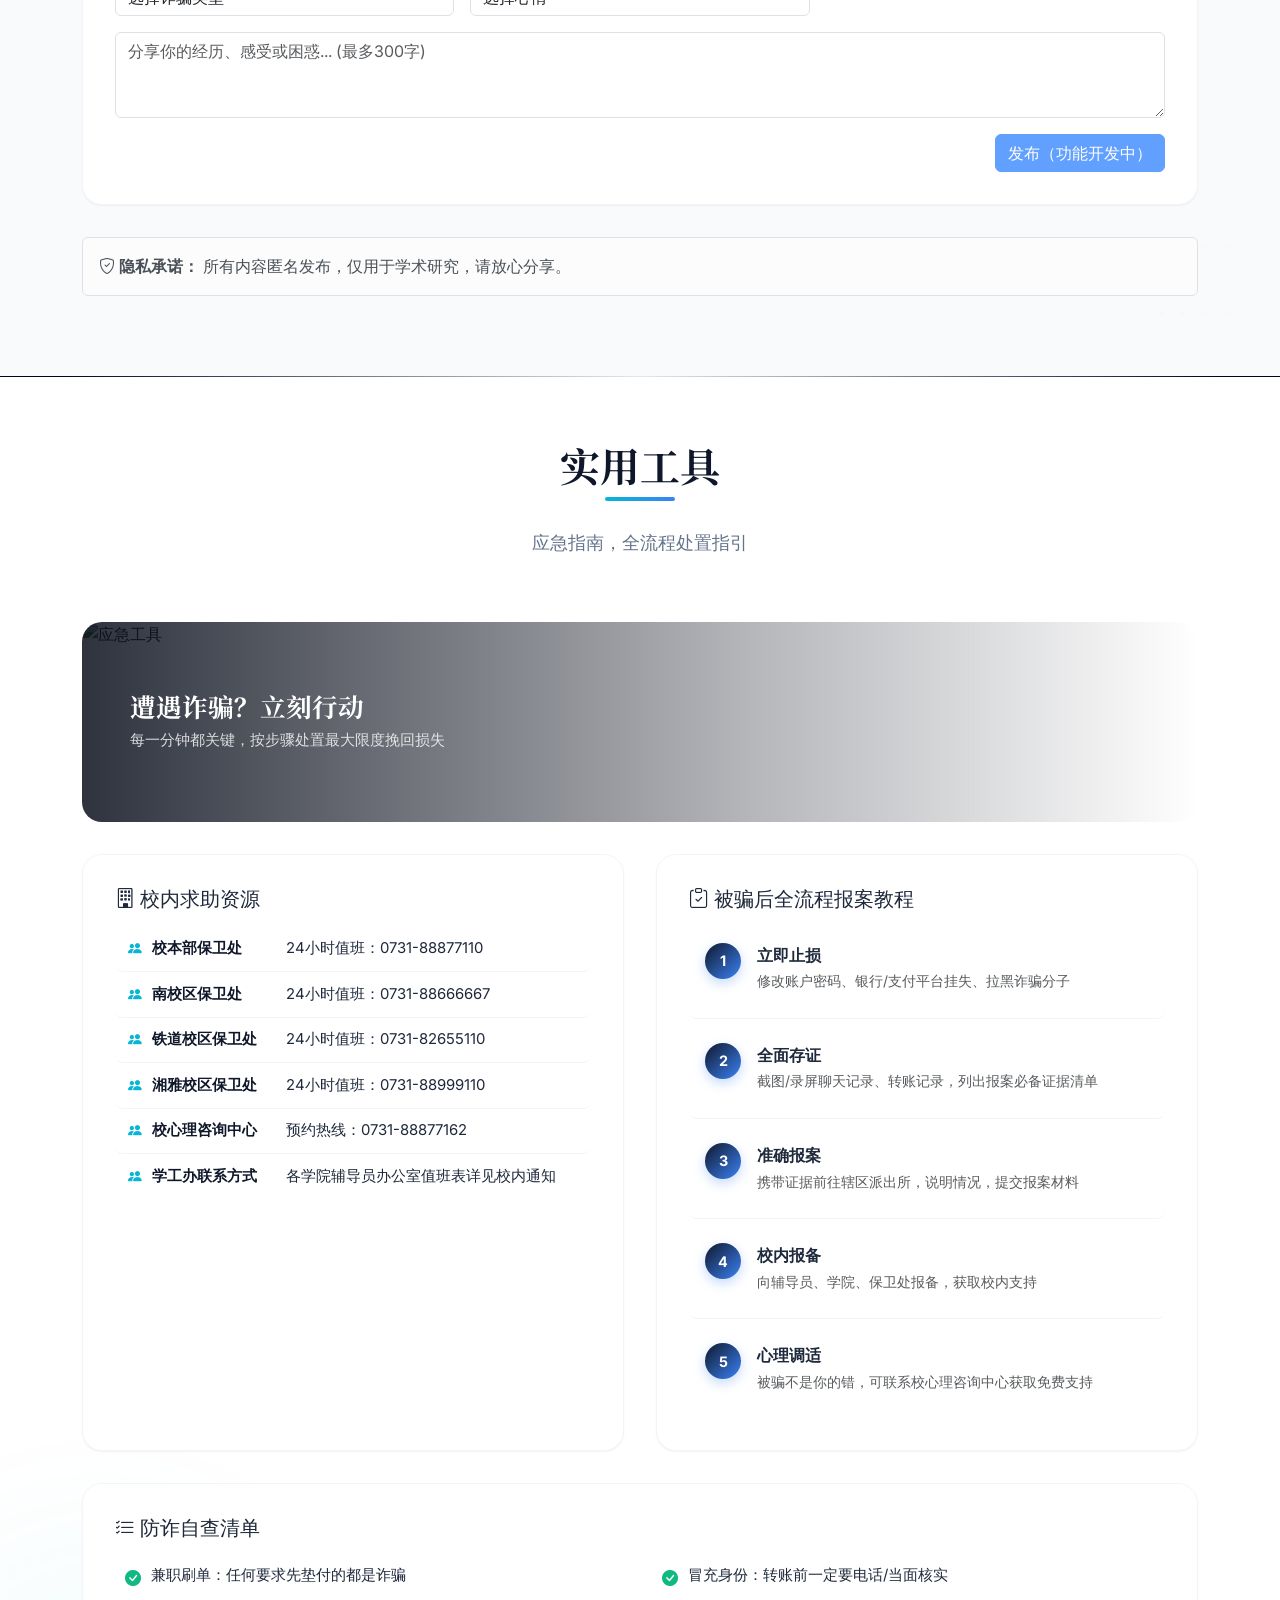
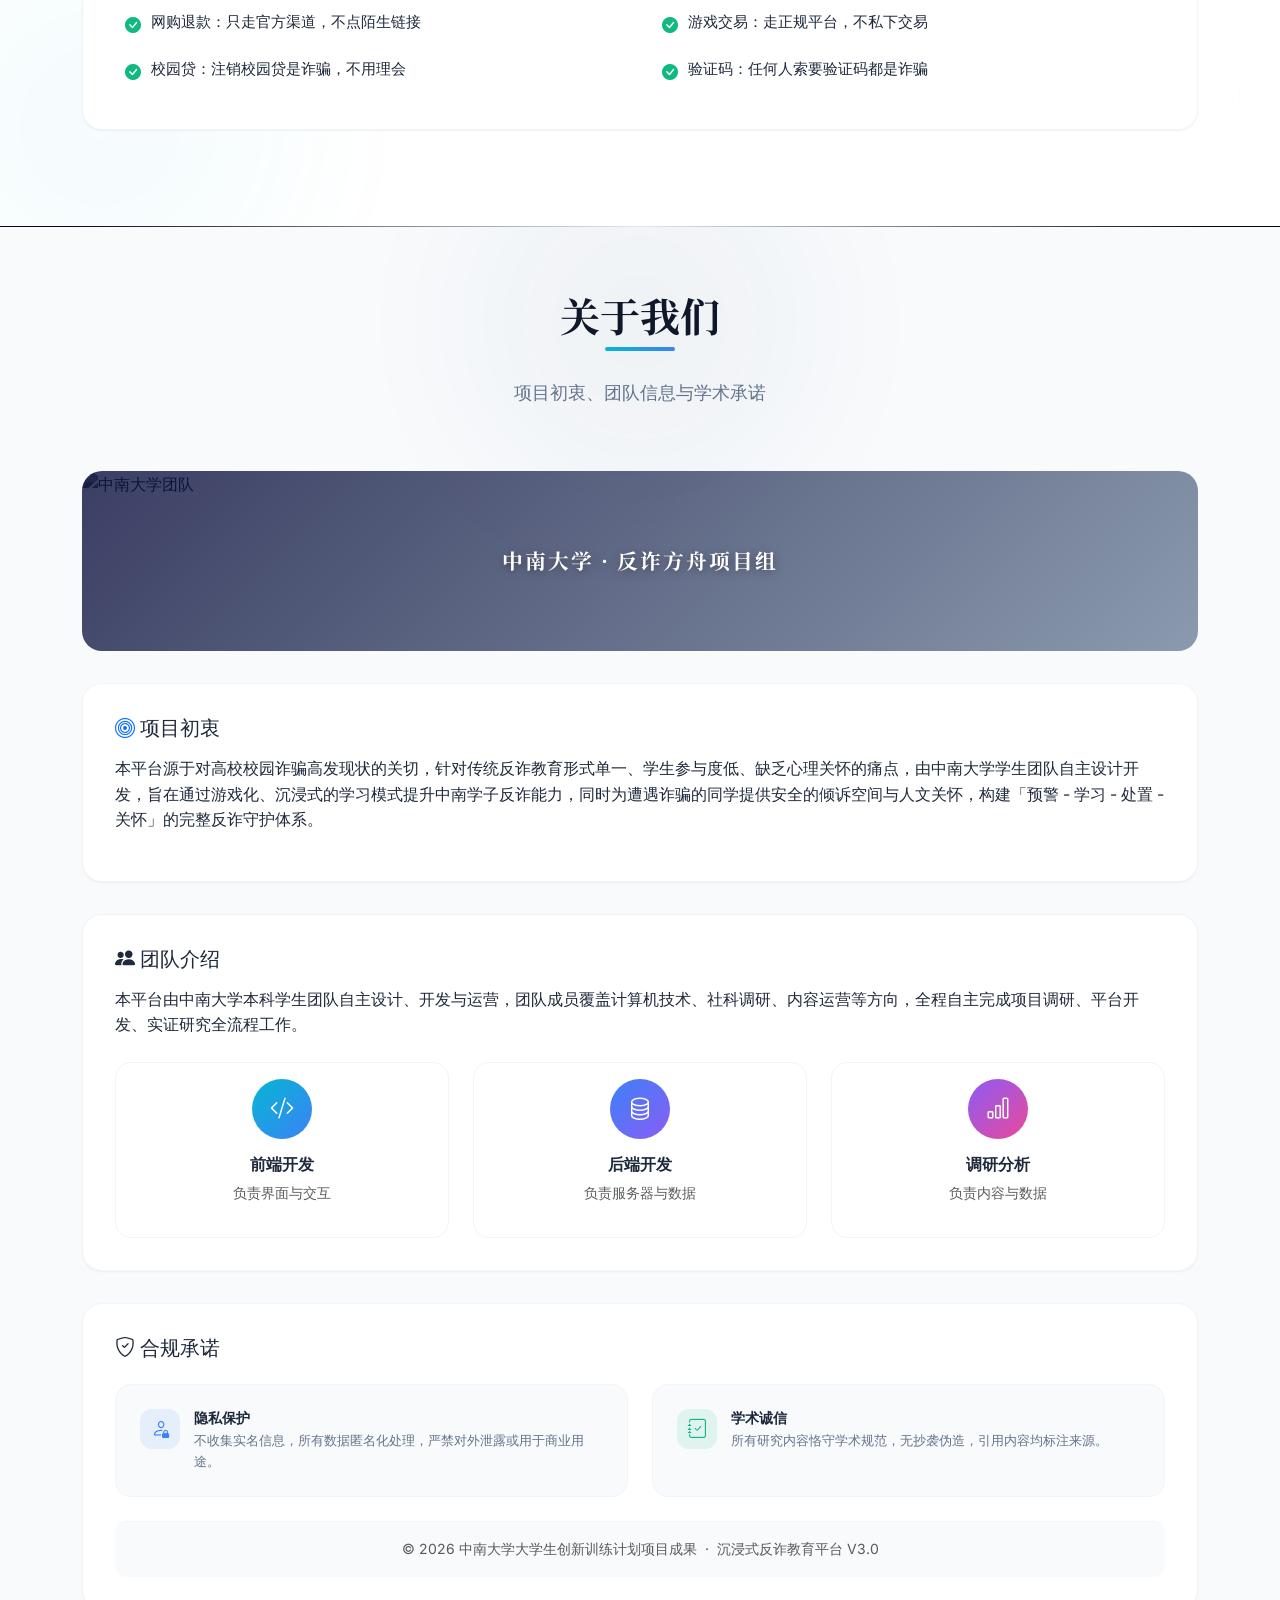
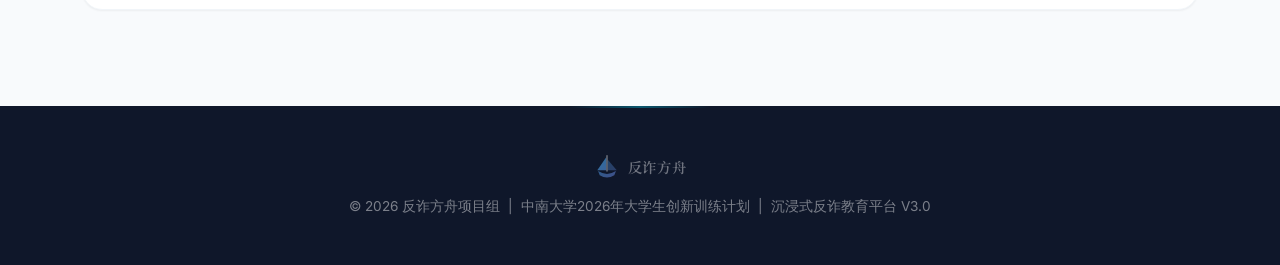
==== commit f0bd199d: "feat: 首页接入话术实战营入口（改'即将上线'为'进入实战'）" ====
--- a/index.html
+++ b/index.html
@@ -2214,7 +2214,7 @@
                     </a>
                 </div>
                 <div class="col-md-3 col-sm-6">
-                    <div class="feature-card fc-theme-6 animate-in stagger-2" onclick="new bootstrap.Modal(document.getElementById('devModal')).show()">
+                    <a href="battle.html" class="feature-card fc-theme-6 animate-in stagger-2" style="text-decoration:none;color:inherit;">
                         <div class="fc-bg-gradient"></div>
                         <div class="feature-card-img">
                             <img src="https://images.unsplash.com/photo-1577563908411-5077b6dc7624?w=400&q=75" alt="话术实战营" loading="lazy">
@@ -2223,10 +2223,10 @@
                         <div class="feature-card-body">
                             <div class="feature-icon"><i class="bi bi-chat-square-text"></i></div>
                             <h3 style="font-size:1.1rem;font-weight:700;margin-bottom:0.4rem;">话术实战营</h3>
-                            <p style="color:var(--gray-500);font-size:0.9rem;flex:1;margin-bottom:1rem;">1:1还原对话场景，识别诈骗话术</p>
-                            <button class="btn btn-outline-secondary btn-sm" style="border-radius:var(--radius-full);">即将上线</button>
+                            <p style="color:var(--gray-500);font-size:0.9rem;flex:1;margin-bottom:1rem;">自由对话攻防，实时拆解诈骗话术</p>
+                            <button class="btn btn-primary btn-sm" style="border-radius:var(--radius-full);background:linear-gradient(135deg,#8b5cf6,#a78bfa);border:none;padding:6px 18px;">进入实战</button>
                         </div>
-                    </div>
+                    </a>
                 </div>
                 <div class="col-md-3 col-sm-6">
                     <div class="feature-card fc-theme-7 animate-in stagger-3" onclick="new bootstrap.Modal(document.getElementById('devModal')).show()">
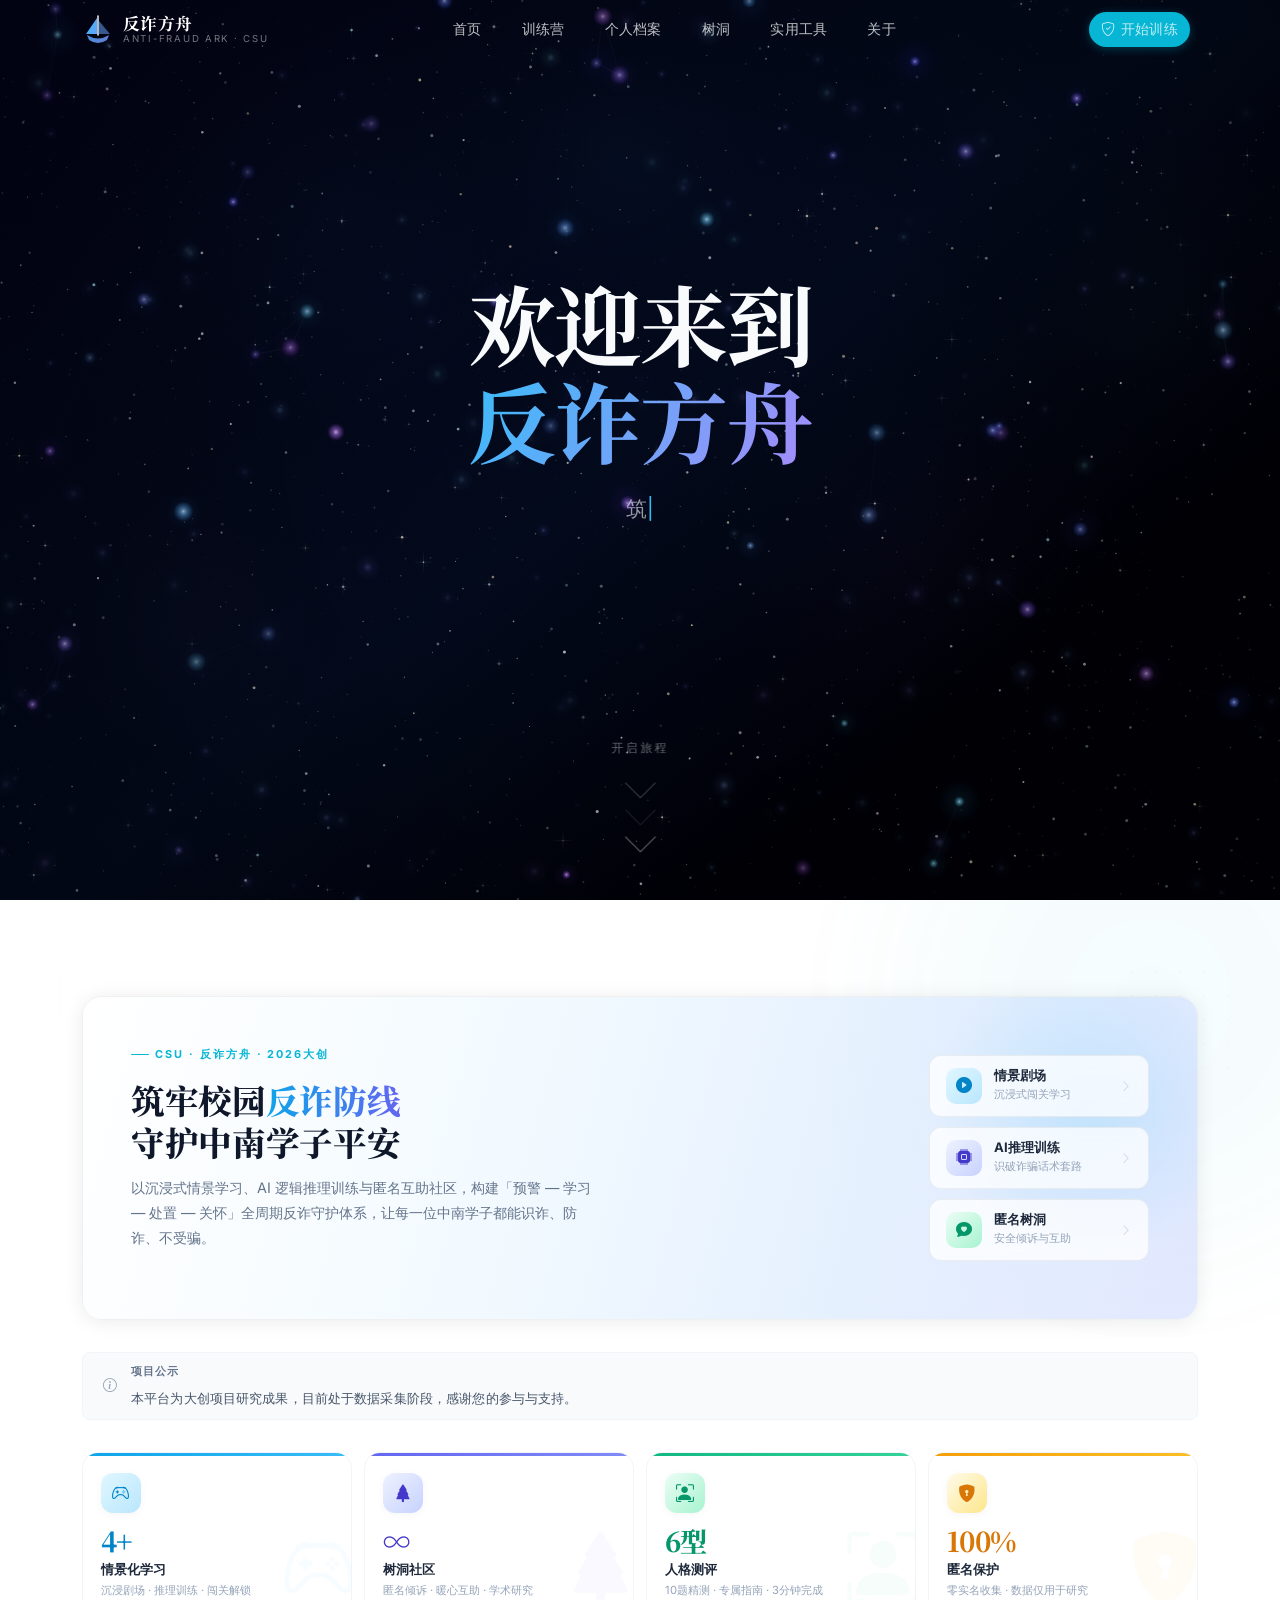
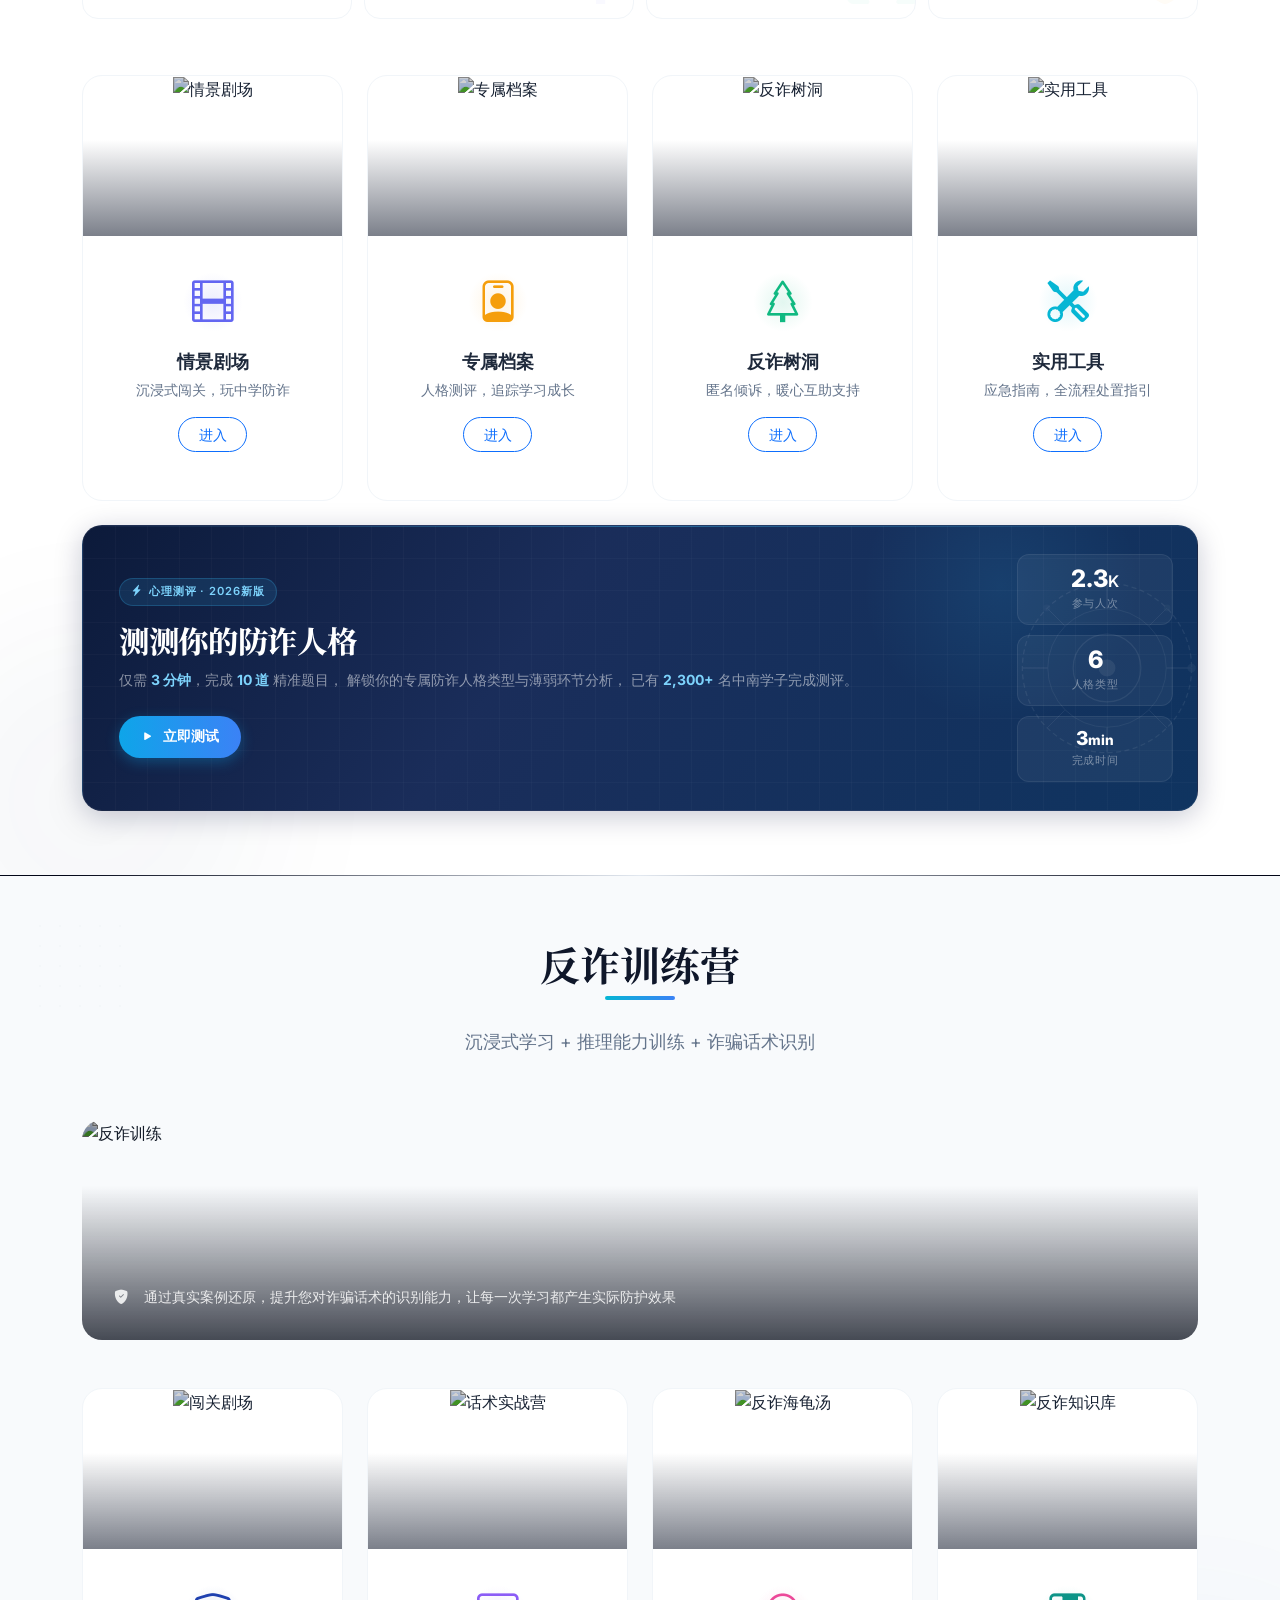
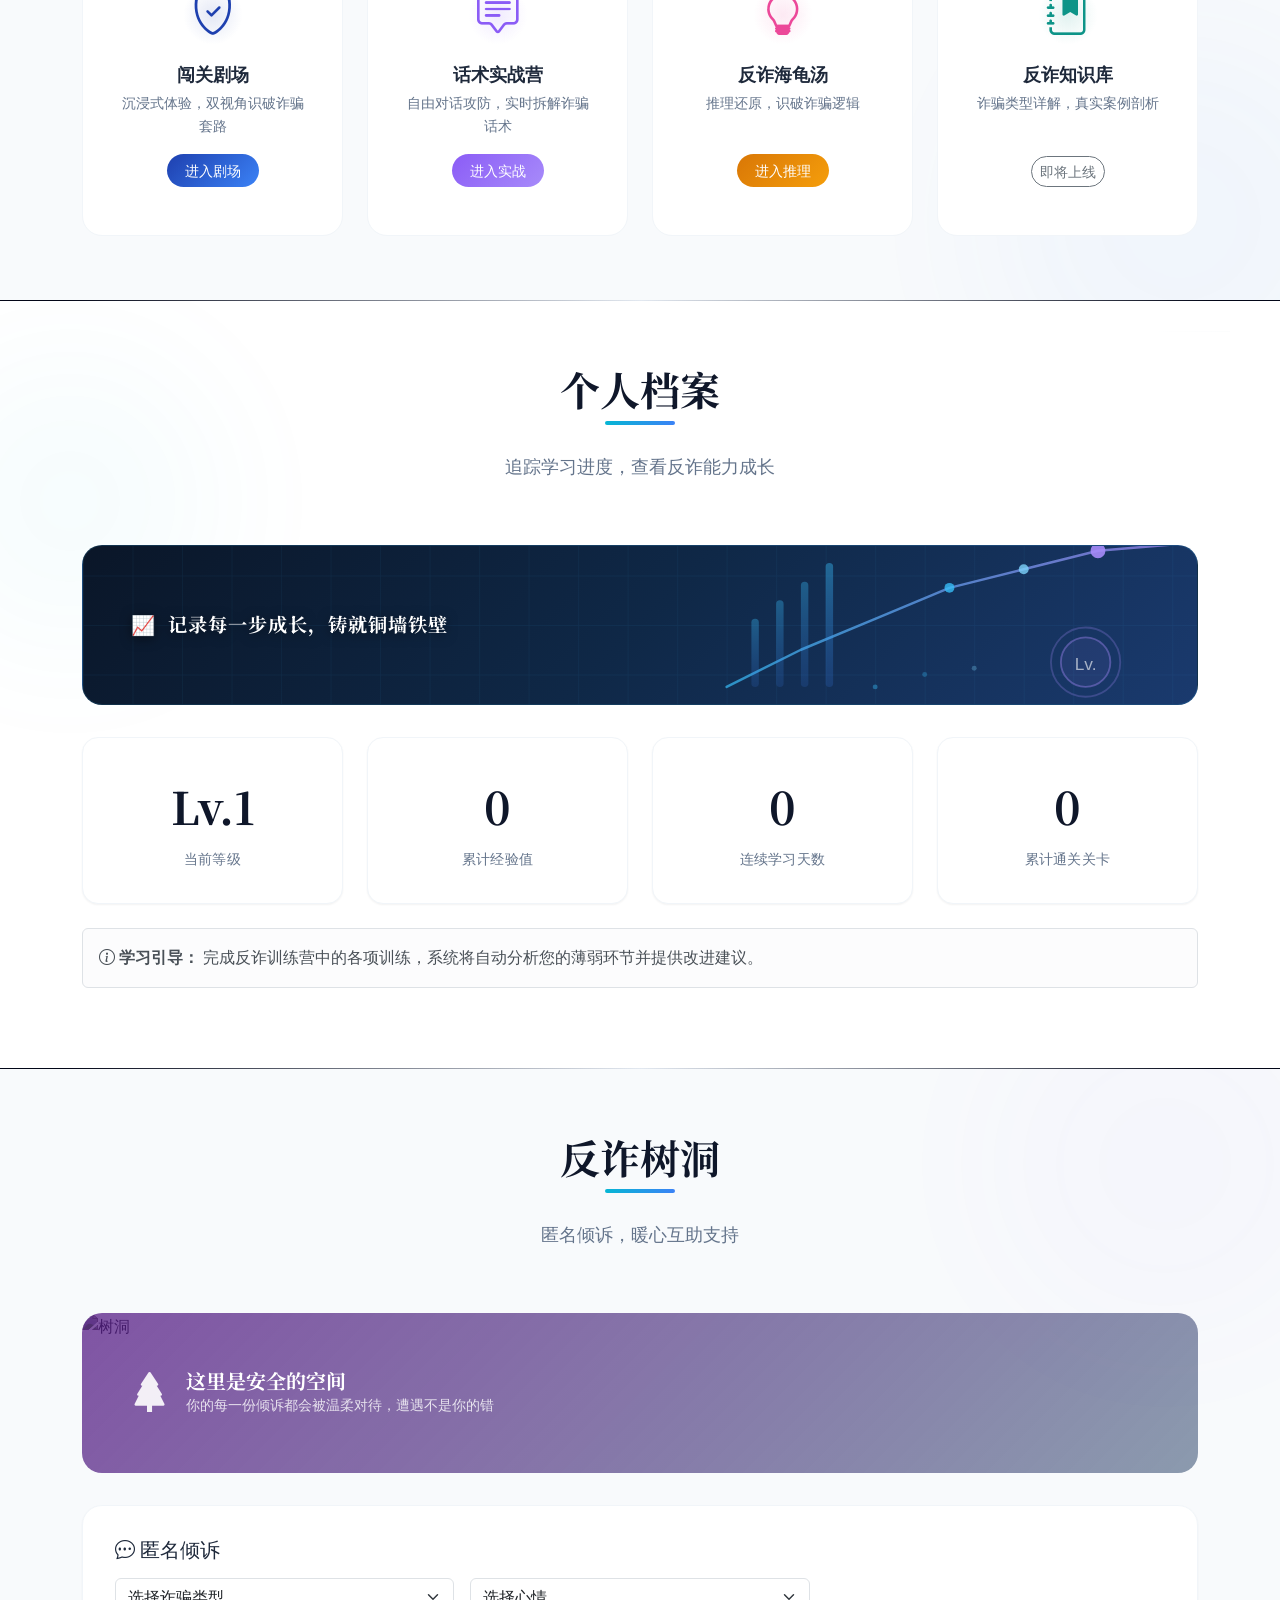
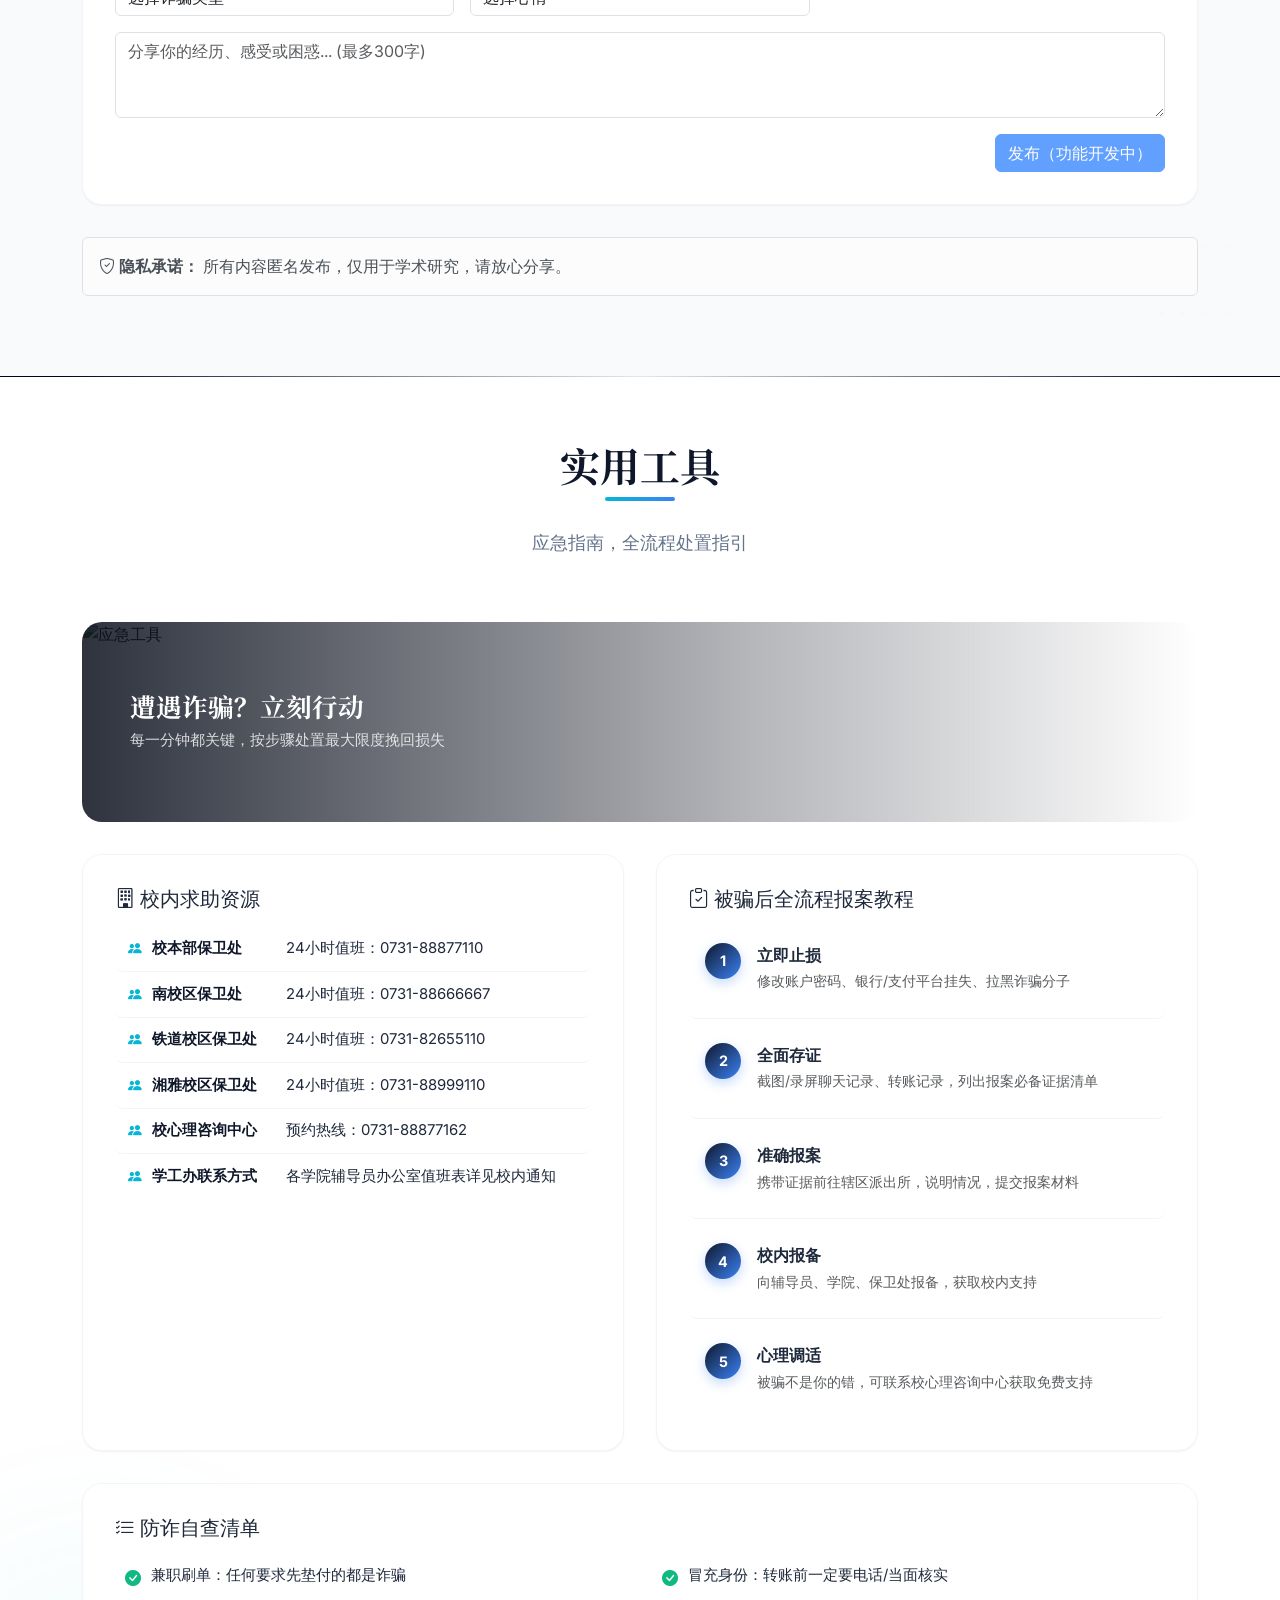
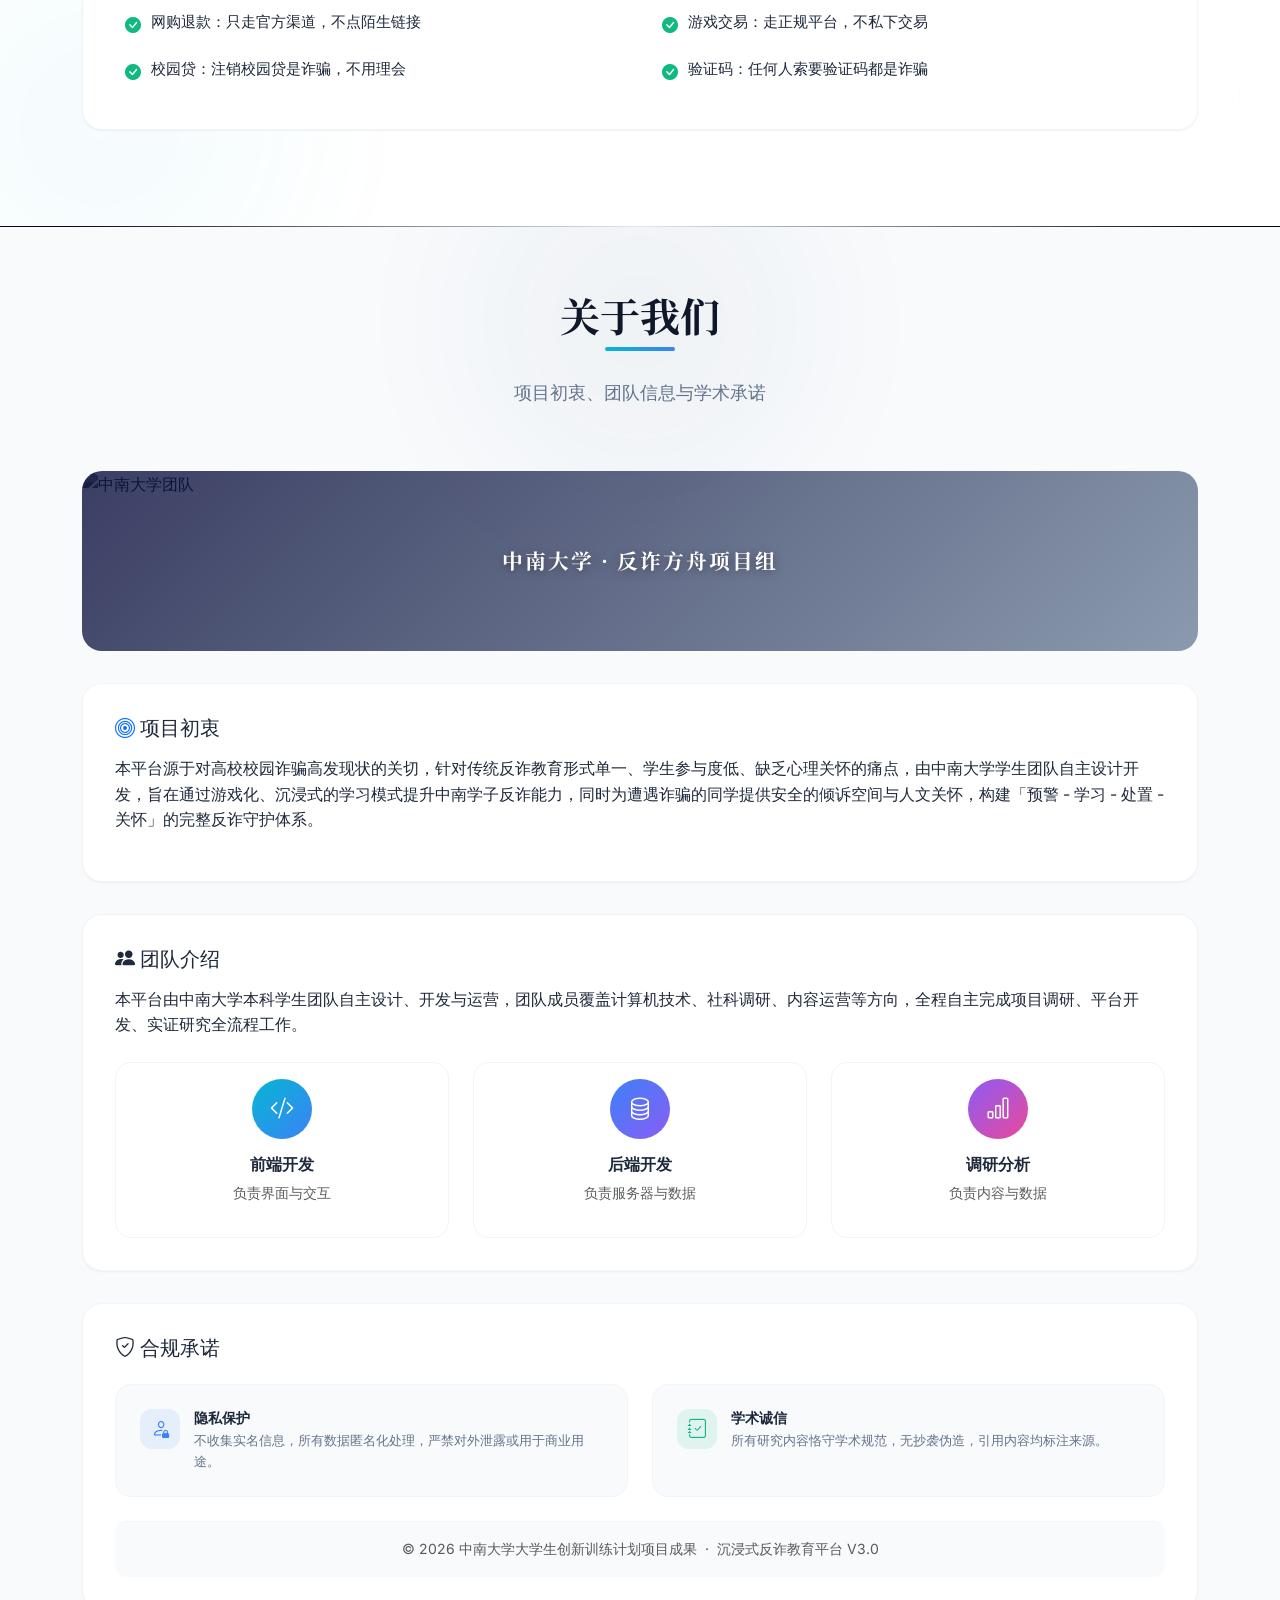
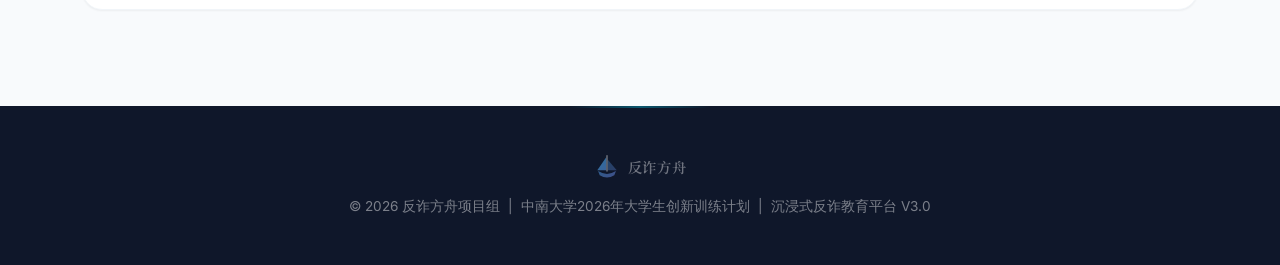
==== commit 67ea2c2c: "feat: 反诈海龟汤新模块（汤面推理问答+侦探评级+会话TTL） - 后端 soup/：6个原创谜题（60条关键线索），关键词问答引擎（是/否/无关/已问过），S~D侦探评级（线索揭示率+提问效率-" ====
--- a/index.html
+++ b/index.html
@@ -2229,7 +2229,7 @@
                     </a>
                 </div>
                 <div class="col-md-3 col-sm-6">
-                    <div class="feature-card fc-theme-7 animate-in stagger-3" onclick="new bootstrap.Modal(document.getElementById('devModal')).show()">
+                    <a href="soup.html" class="feature-card fc-theme-7 animate-in stagger-3" style="text-decoration:none;color:inherit;">
                         <div class="fc-bg-gradient"></div>
                         <div class="feature-card-img">
                             <img src="https://images.unsplash.com/photo-1509228627152-72ae9ae6848d?w=400&q=75" alt="反诈海龟汤" loading="lazy">
@@ -2239,9 +2239,9 @@
                             <div class="feature-icon"><i class="bi bi-lightbulb"></i></div>
                             <h3 style="font-size:1.1rem;font-weight:700;margin-bottom:0.4rem;">反诈海龟汤</h3>
                             <p style="color:var(--gray-500);font-size:0.9rem;flex:1;margin-bottom:1rem;">推理还原，识破诈骗逻辑</p>
-                            <button class="btn btn-outline-secondary btn-sm" style="border-radius:var(--radius-full);">即将上线</button>
+                            <button class="btn btn-primary btn-sm" style="border-radius:var(--radius-full);background:linear-gradient(135deg,#d97706,#f59e0b);border:none;padding:6px 18px;">进入推理</button>
                         </div>
-                    </div>
+                    </a>
                 </div>
                 <div class="col-md-3 col-sm-6">
                     <div class="feature-card fc-theme-8 animate-in stagger-4" onclick="new bootstrap.Modal(document.getElementById('devModal')).show()">
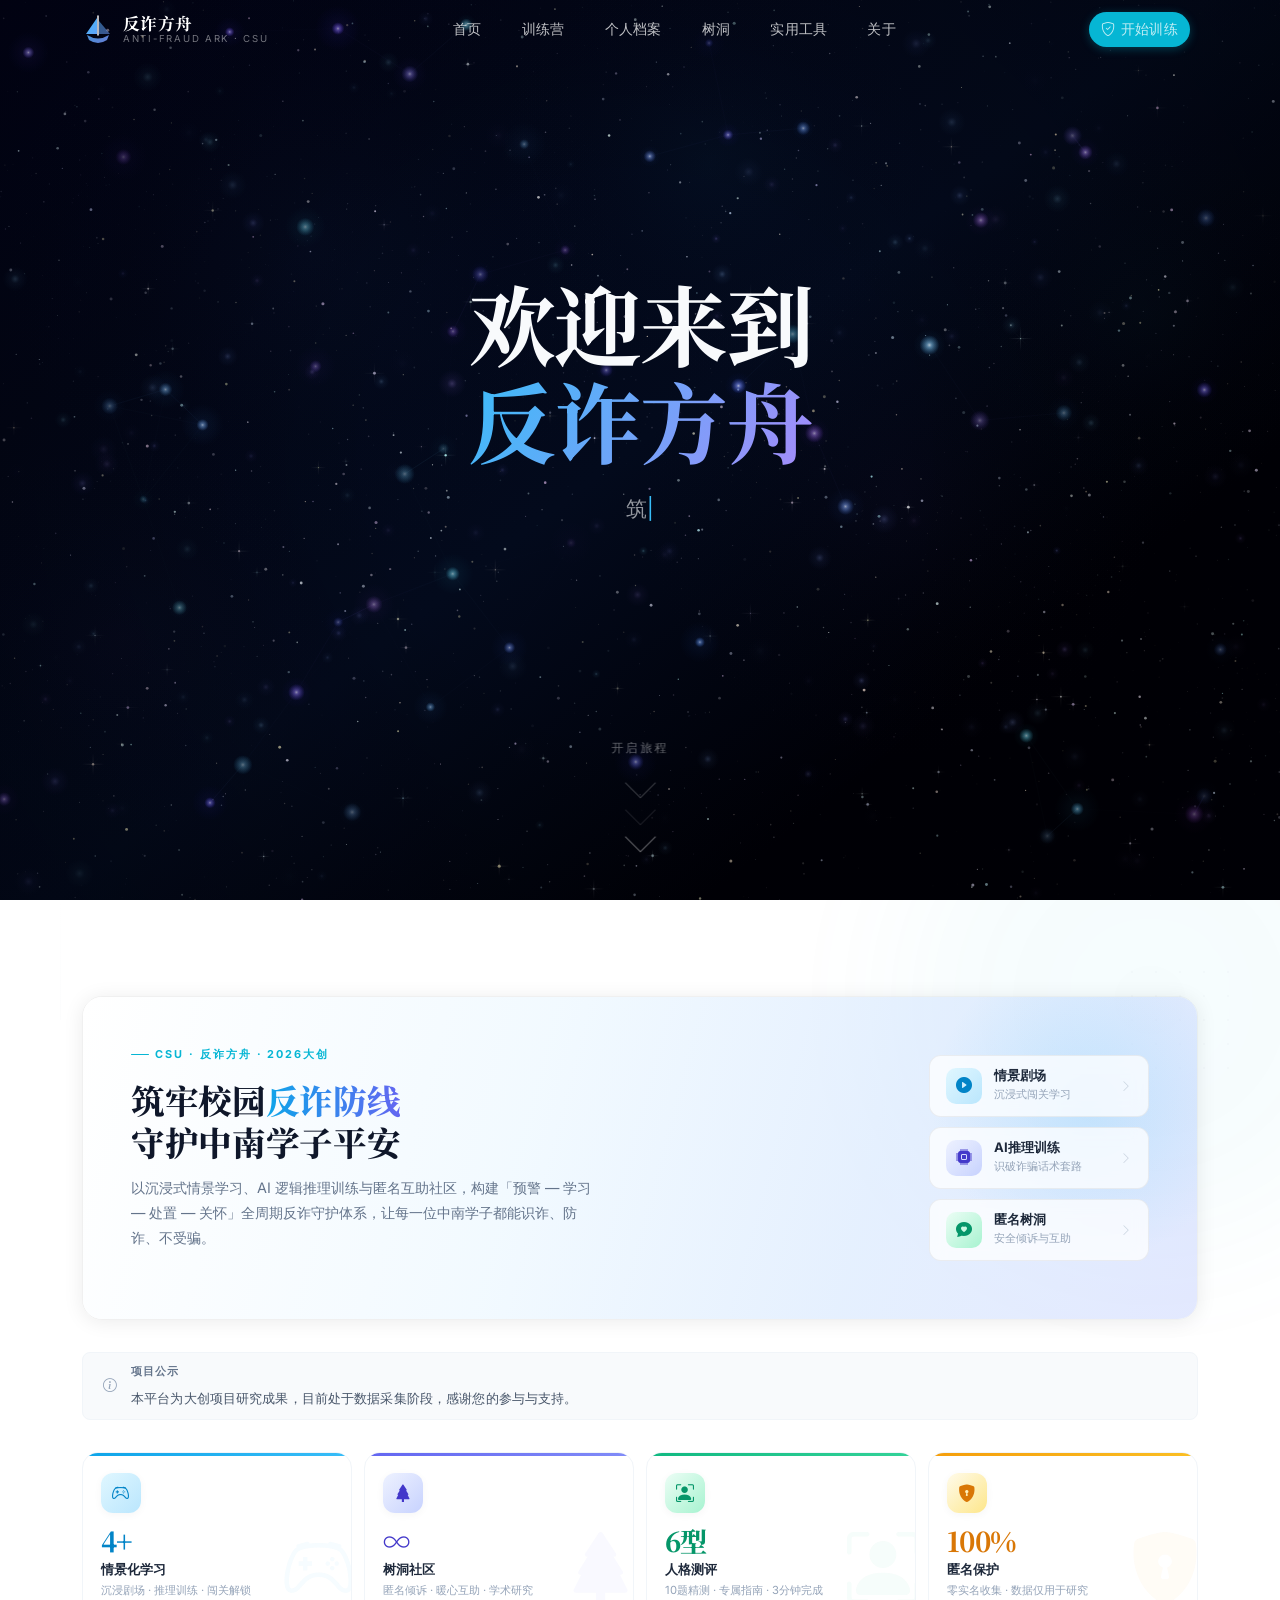
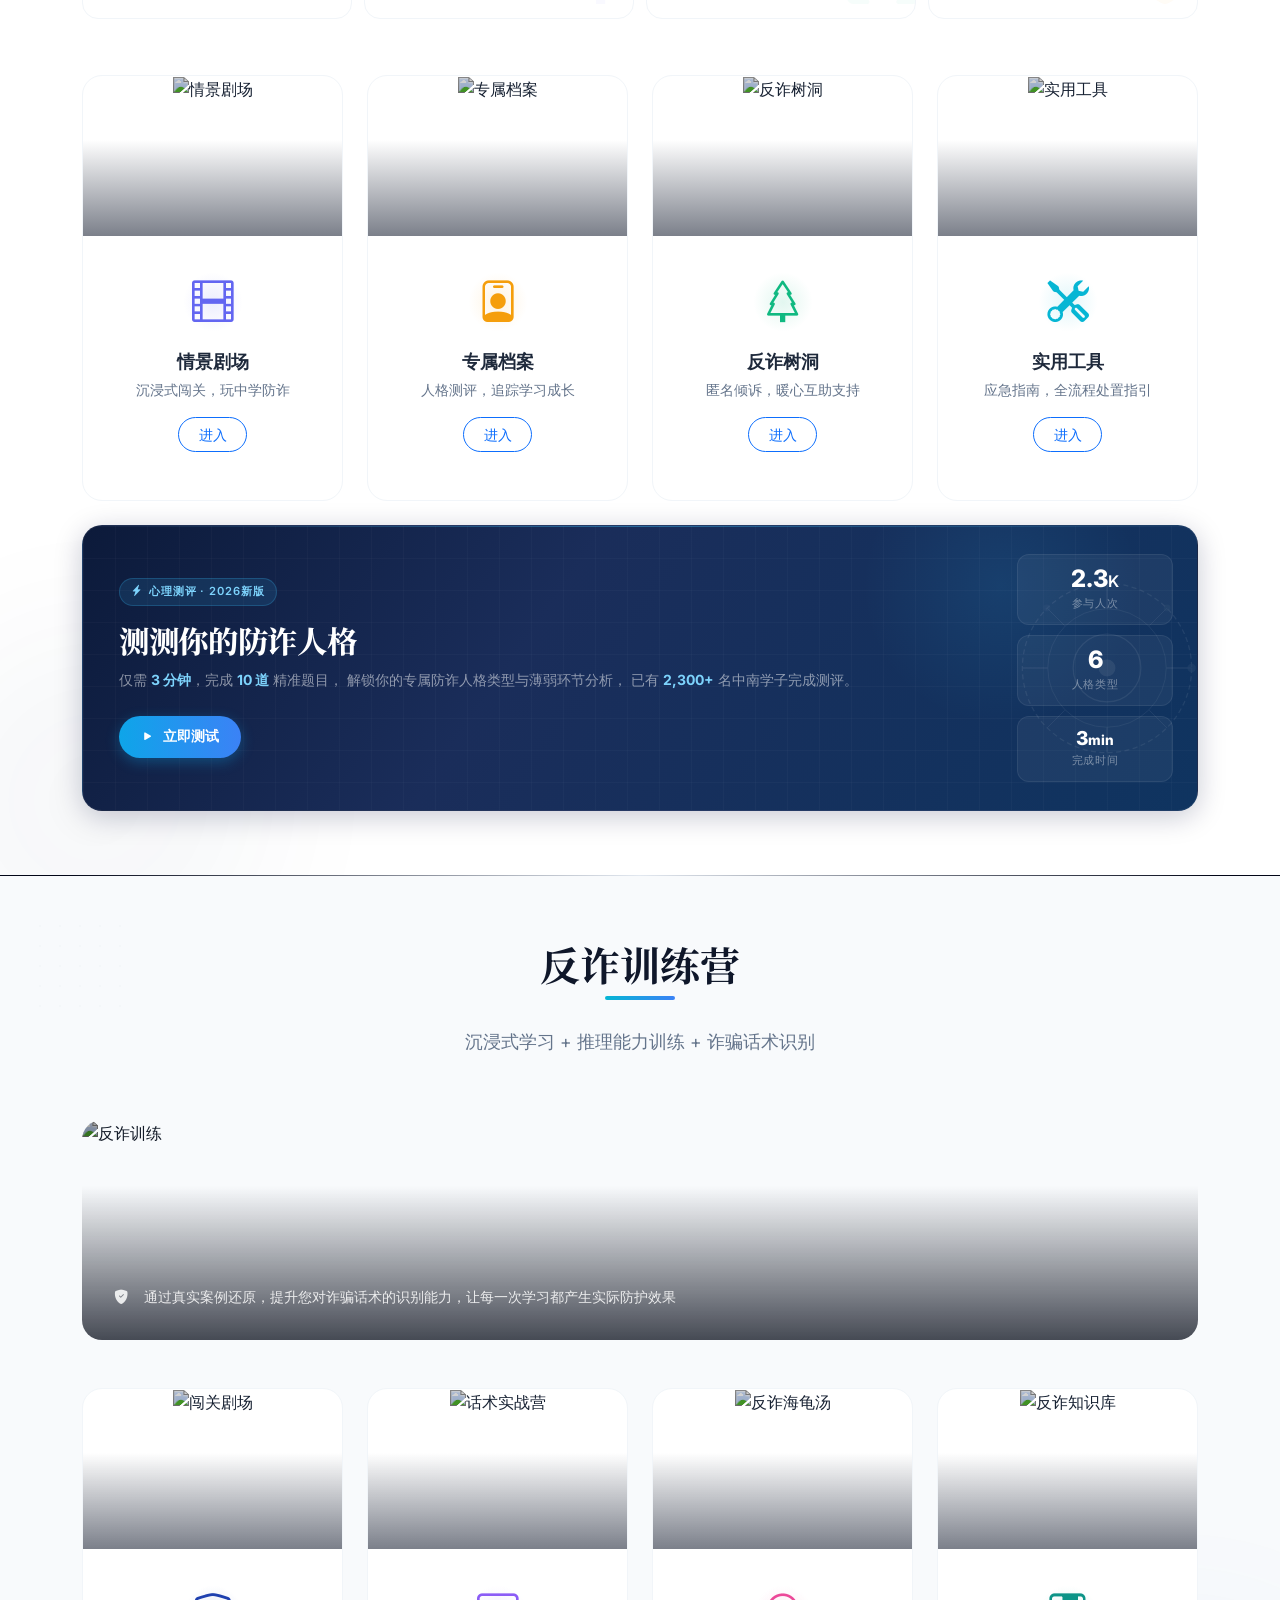
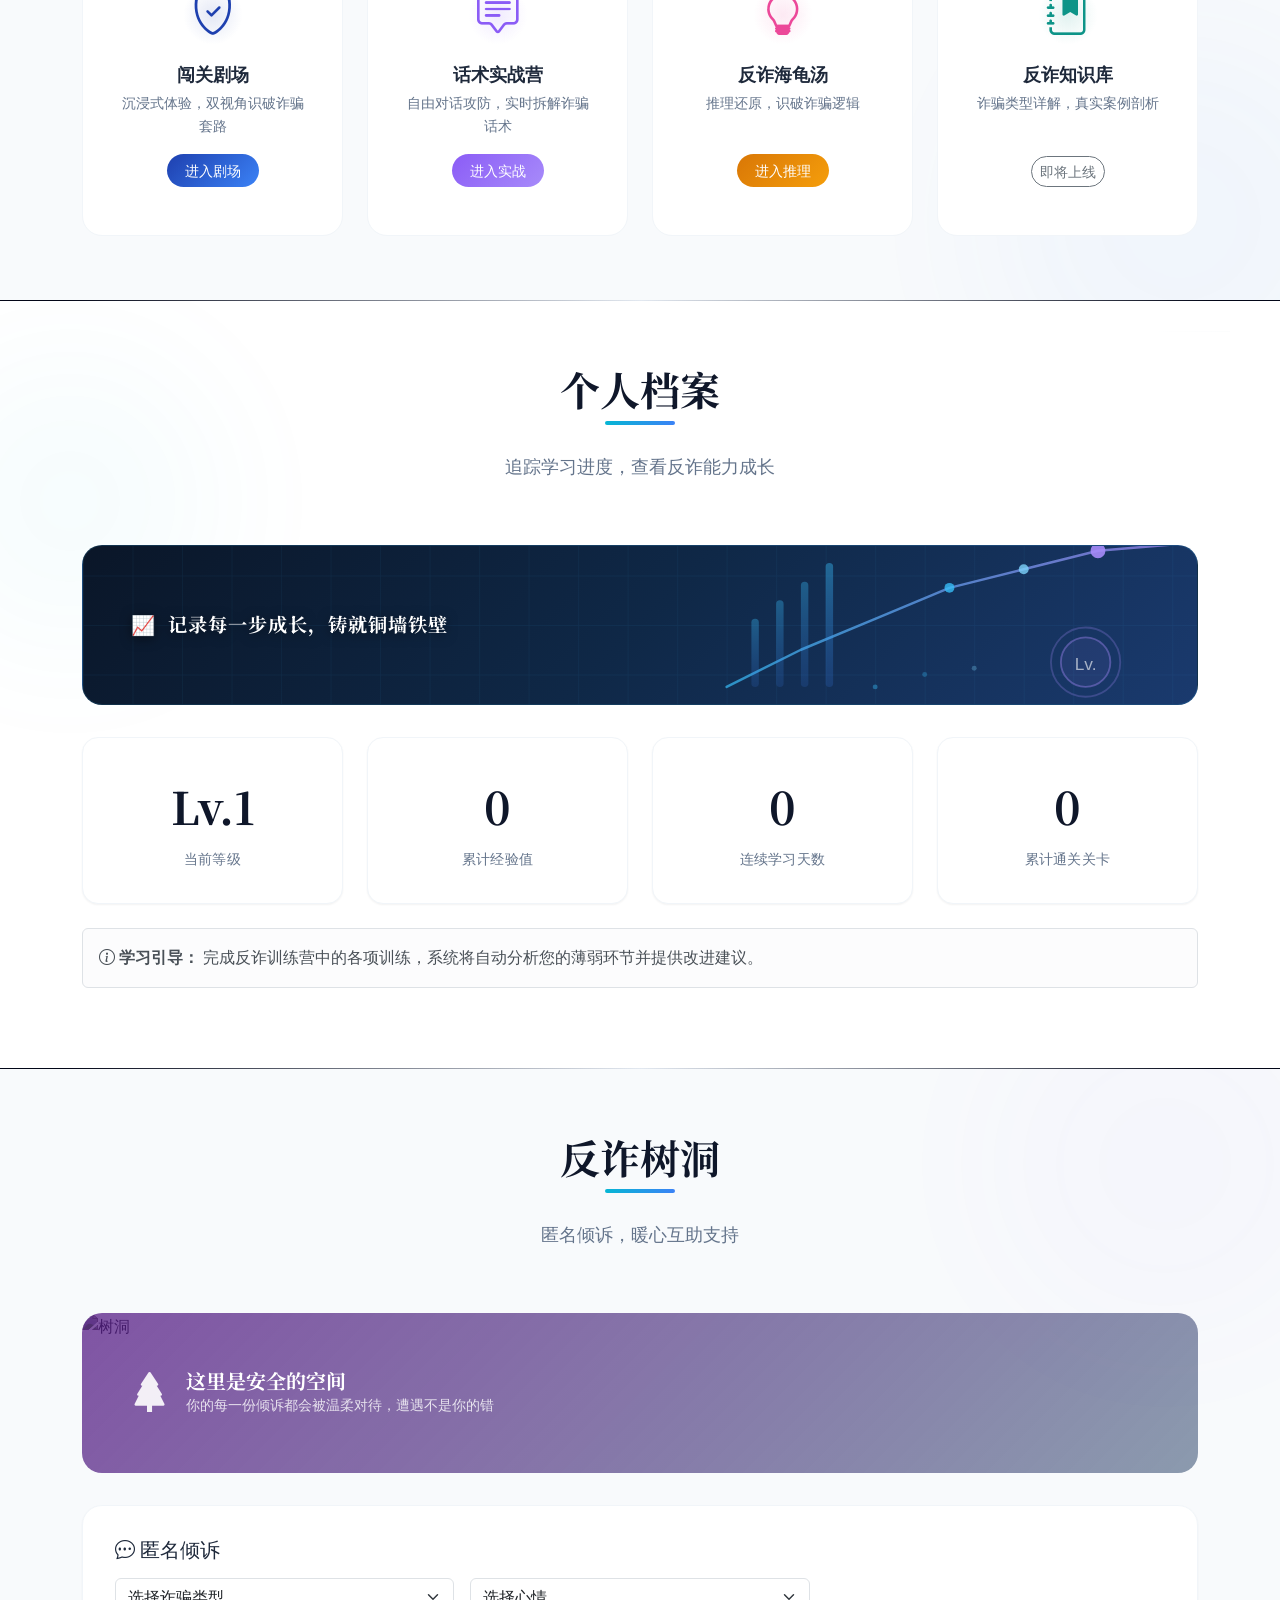
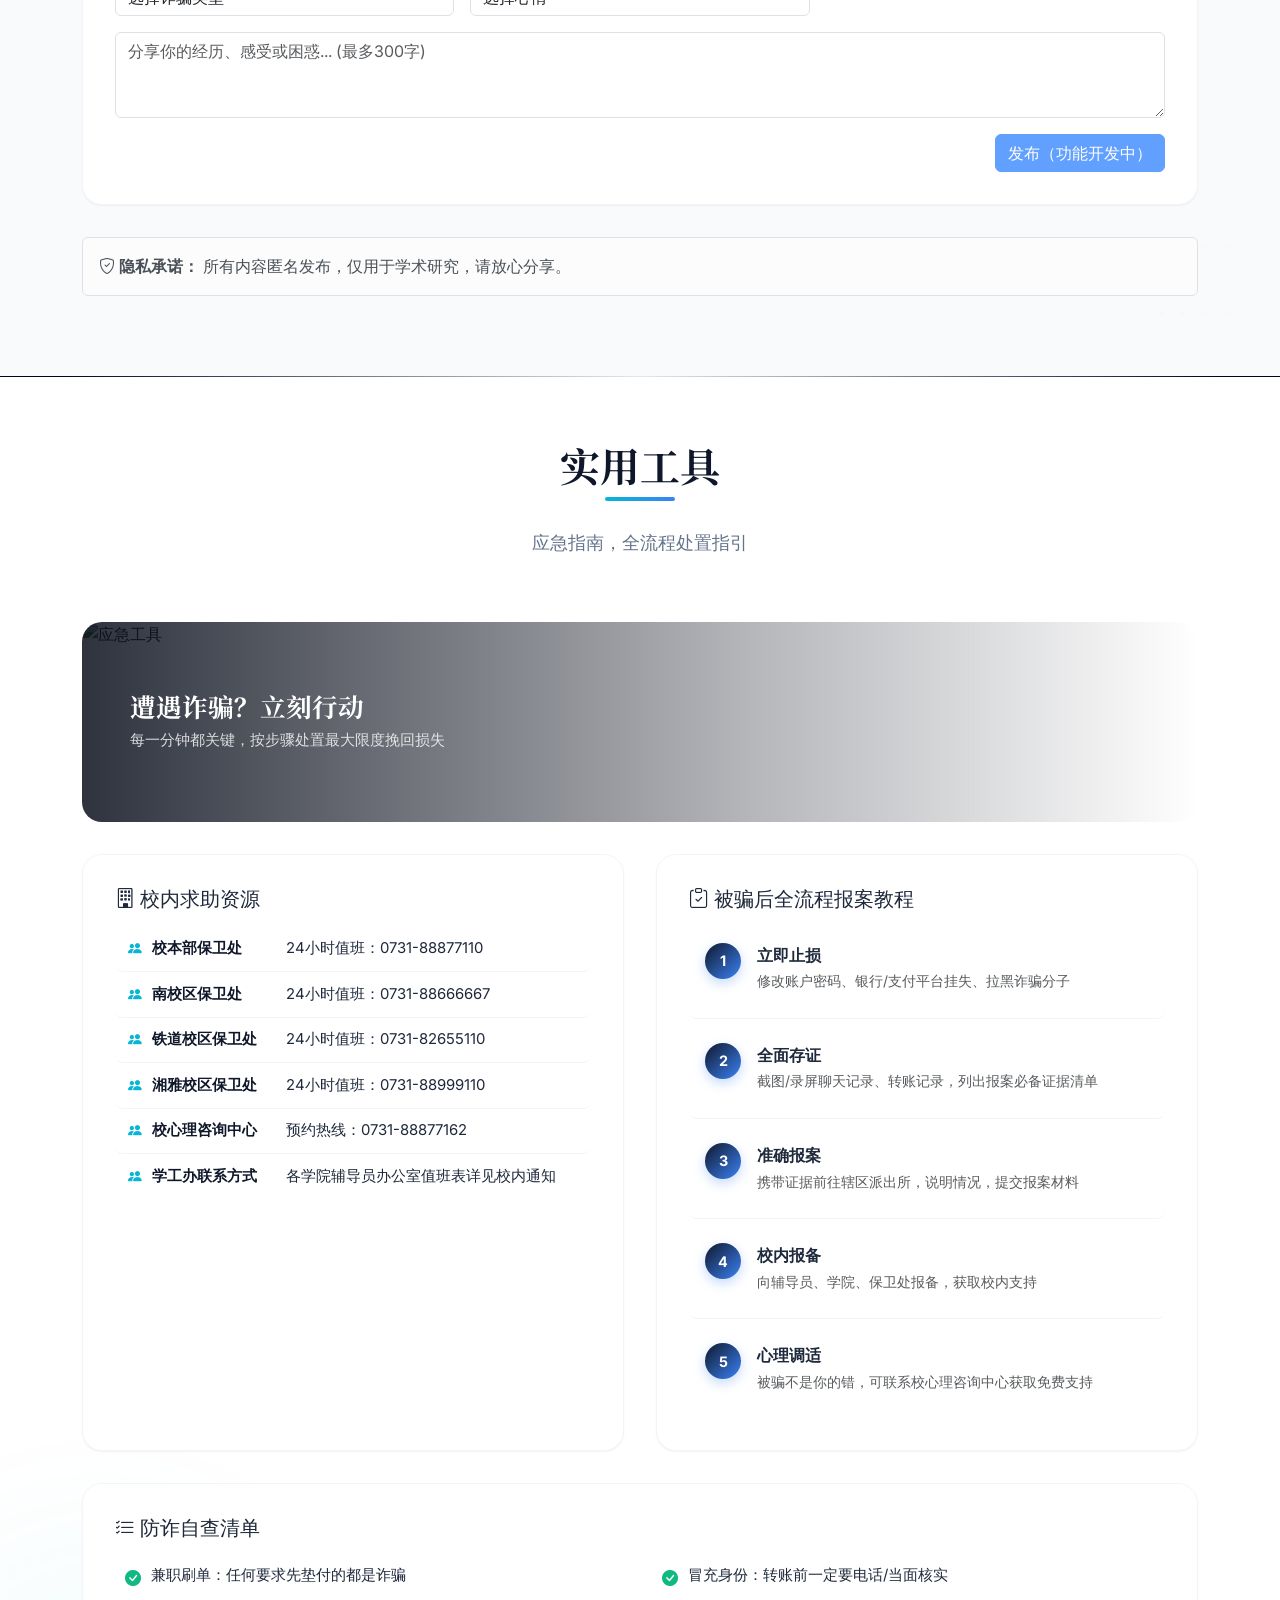
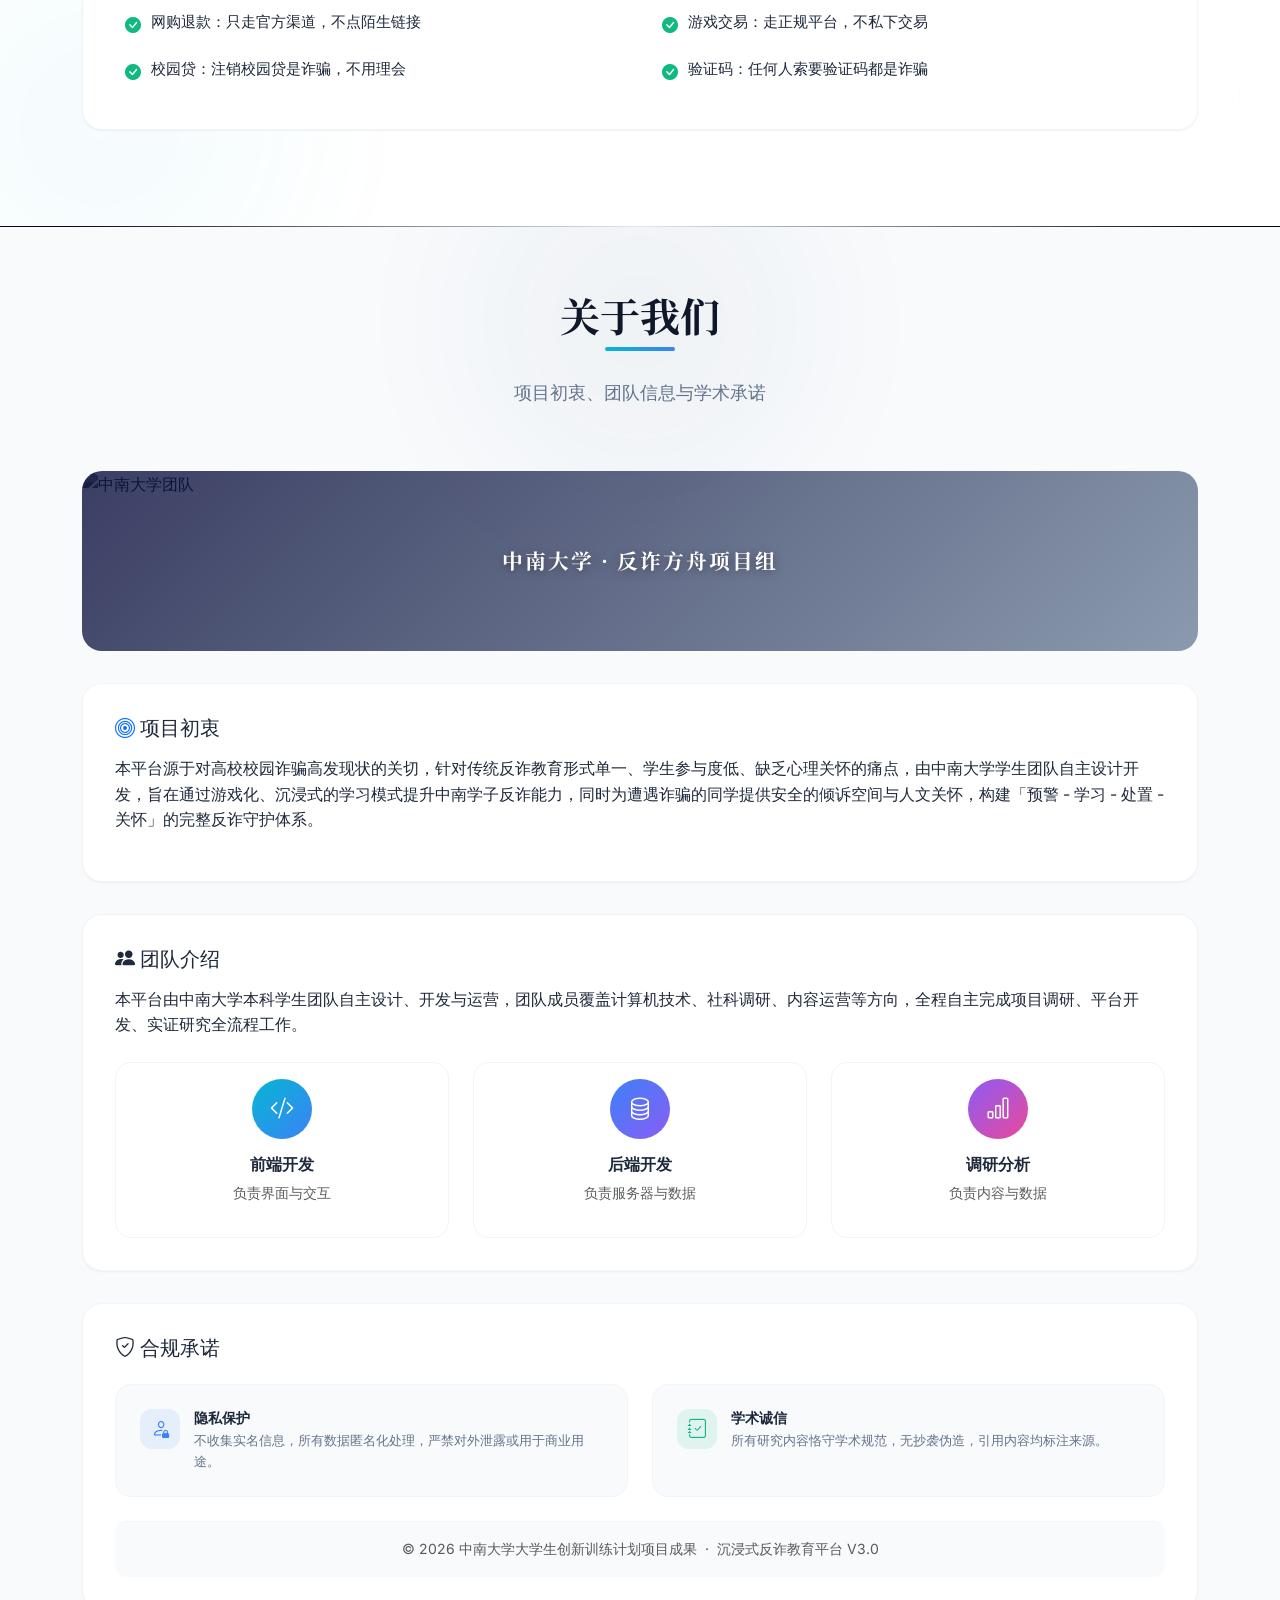
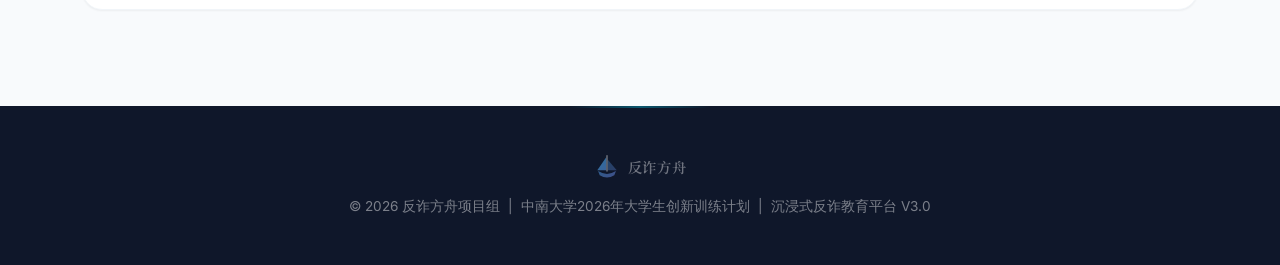
==== commit 232c4e28: "Update index.html" ====
--- a/index.html
+++ b/index.html
@@ -2676,8 +2676,12 @@
         var hasEntered      = false;
         var enterLock       = false; // 防抖，避免重复触发
 
-        /* ── 初始锁定 body 滚动，防止滚轮穿透 ── */
-        document.body.style.overflow = 'hidden';
+        /* ── 初始锁定 body 滚动，防止滚轮穿透（带有效锚点如 #training 时直进主页，不锁定）── */
+        var initialHash = window.location.hash, hashTarget = null;
+        if (initialHash && initialHash.length > 1) {
+            try { hashTarget = document.querySelector(initialHash); } catch (e) { hashTarget = null; }
+        }
+        if (!hashTarget) document.body.style.overflow = 'hidden';
 
         /* ── 涟漪 ── */
         function createRipple(e){
@@ -2727,6 +2731,39 @@
             }, 650);
         }
 
+        /* ── 带锚点直进主页（从游戏返回 index.html#training 等场景）：跳过欢迎页，直接进入目标区块 ── */
+        if (hashTarget) {
+            hasEntered = true;
+            welcomeSection.classList.add('exited');
+            welcomeSection.style.display = 'none';          // 立即移除欢迎页，避免 .exited 延迟归零高度导致定位偏移（backToWelcome 会恢复 display）
+            document.body.classList.add('main-entered');
+            mainNavbar.classList.add('scrolled');
+            if (backBtn) backBtn.style.display = 'flex';
+            universeCanvas.style.opacity = '0';
+            universeCanvas.style.pointerEvents = 'none';
+            if (window.setUniverseRunning) window.setUniverseRunning(false);
+            function snapToHash(){
+                // 精致定位：优先对齐区块内的卡片网格（#training 的 4 张卡片），回退到区块本身
+                var grid = hashTarget.querySelector('.row.g-4');
+                if (grid) {
+                    // 卡片区顶部 = 网格位置 - 导航栏高度 - 呼吸间隙（瞬时，不受 html{scroll-behavior:smooth} 影响）
+                    var navH = parseFloat(getComputedStyle(document.documentElement).getPropertyValue('--navbar-height')) || 76;
+                    var top = grid.getBoundingClientRect().top + window.scrollY - navH - 20;
+                    window.scrollTo({ top: Math.max(top, 0), behavior: 'instant' });
+                } else {
+                    hashTarget.scrollIntoView({ behavior: 'instant', block: 'start' });
+                }
+                handleScroll();                                                     // 更新导航高亮
+            }
+            requestAnimationFrame(snapToHash);
+            // 关键：移除 URL hash，阻止浏览器在 DOMContentLoaded 后执行原生锚点定位
+            // （原生定位会按 scroll-margin-top 平滑滚到区块顶部，覆盖上面的精致定位）
+            history.replaceState(null, '', window.location.pathname + window.location.search);
+            // 图片懒加载会改变布局高度，等全部加载后校正一次定位
+            if (document.readyState === 'complete') snapToHash();
+            else window.addEventListener('load', snapToHash);
+        }
+
         /* ── 返回引导页（丝滑版）── */
         function backToWelcome(){
             if (!hasEntered || enterLock) return;
@@ -2743,7 +2780,8 @@
             universeCanvas.style.opacity = '1';
             universeCanvas.style.pointerEvents = 'none';
 
-            // 3. 恢复引导页高度
+            // 3. 恢复引导页高度（display 恢复：带锚点直进主页时被隐藏）
+            welcomeSection.style.display = '';
             welcomeSection.style.height = '100vh';
             welcomeSection.style.overflow = '';
             window.scrollTo({ top: 0, behavior: 'auto' });
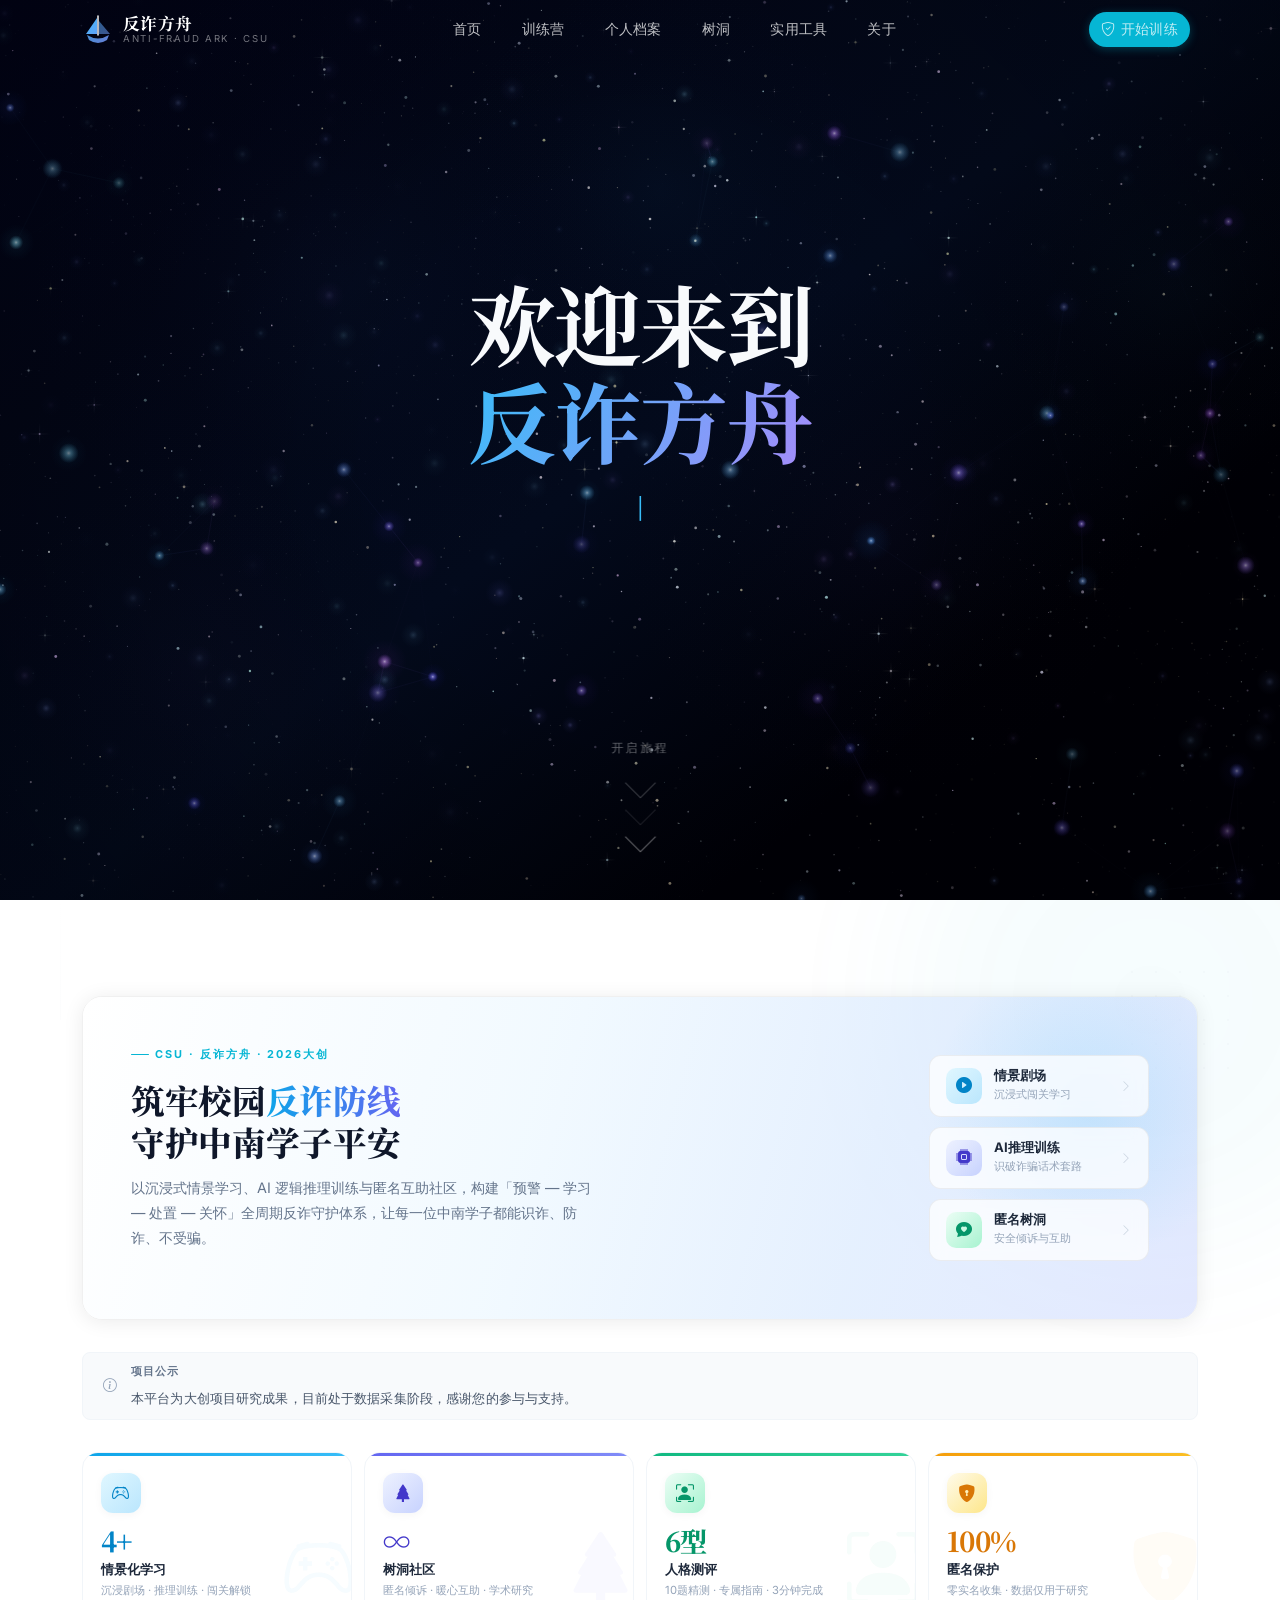
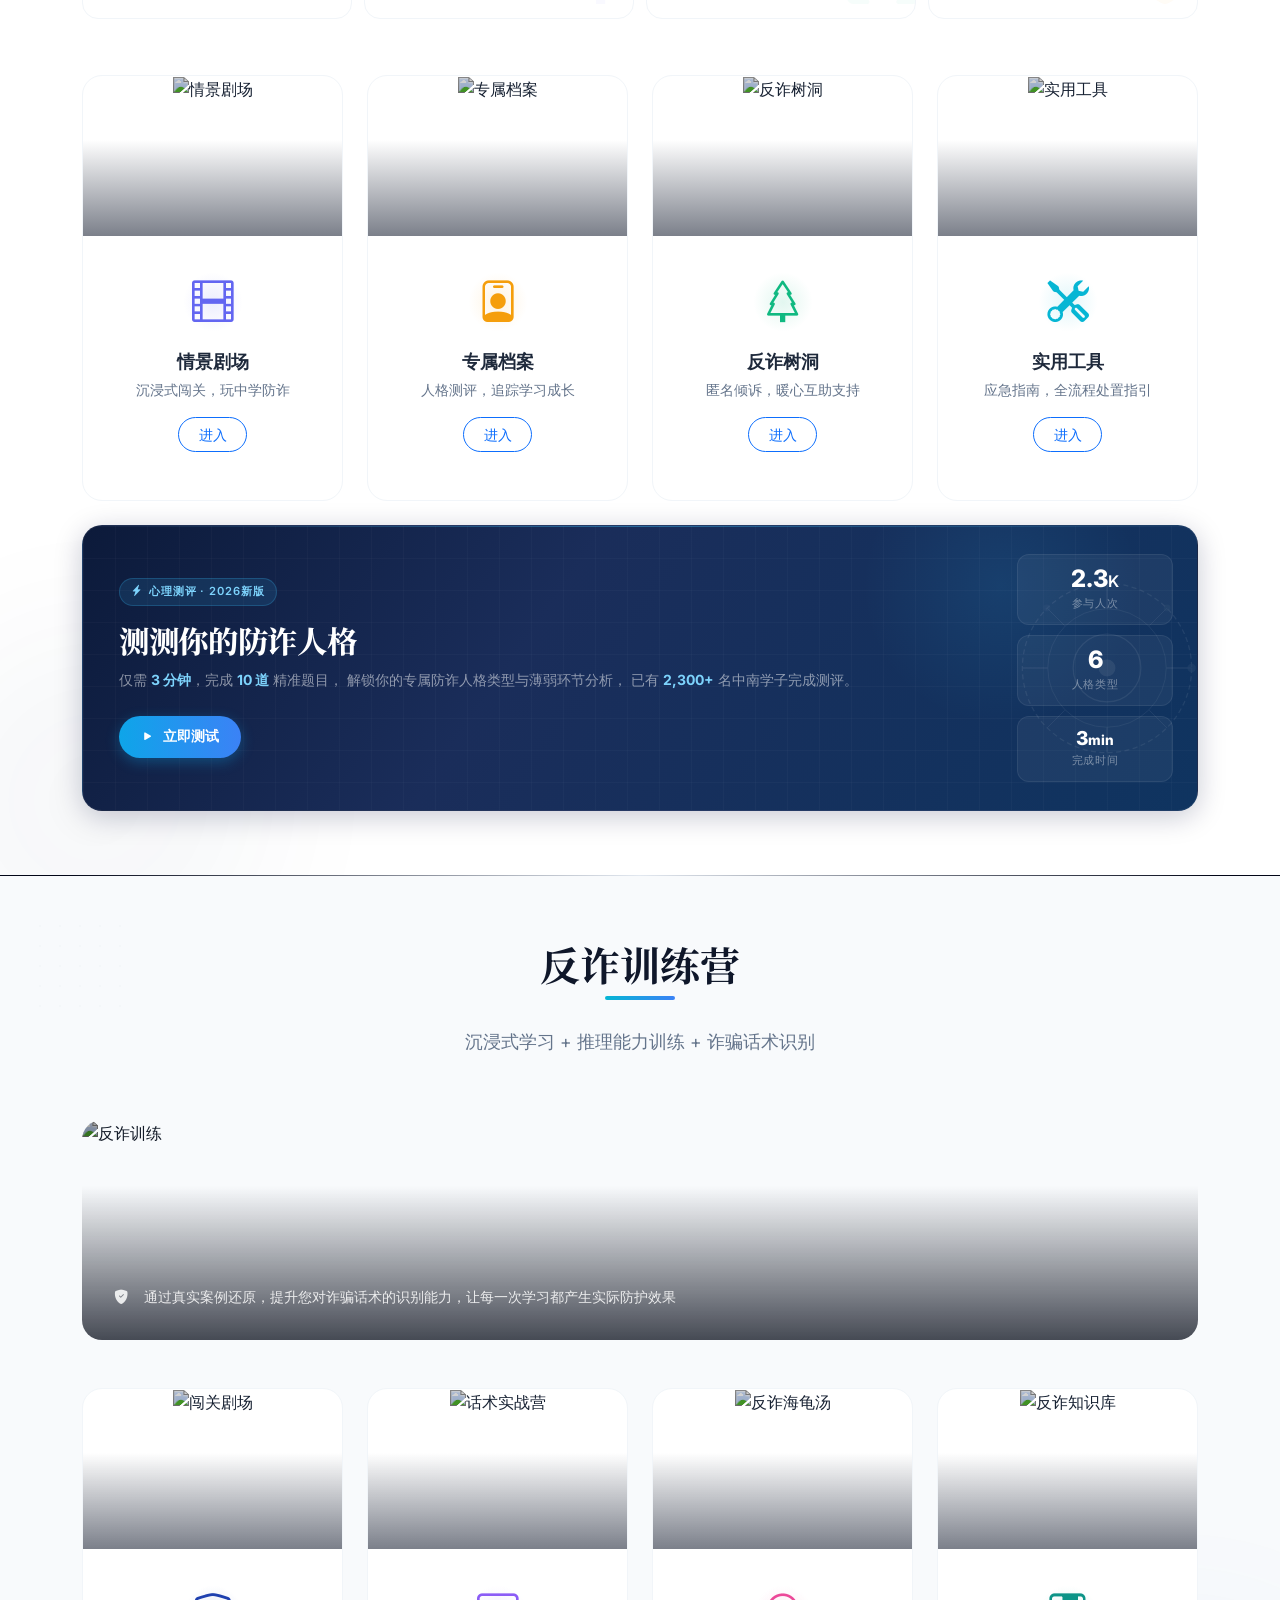
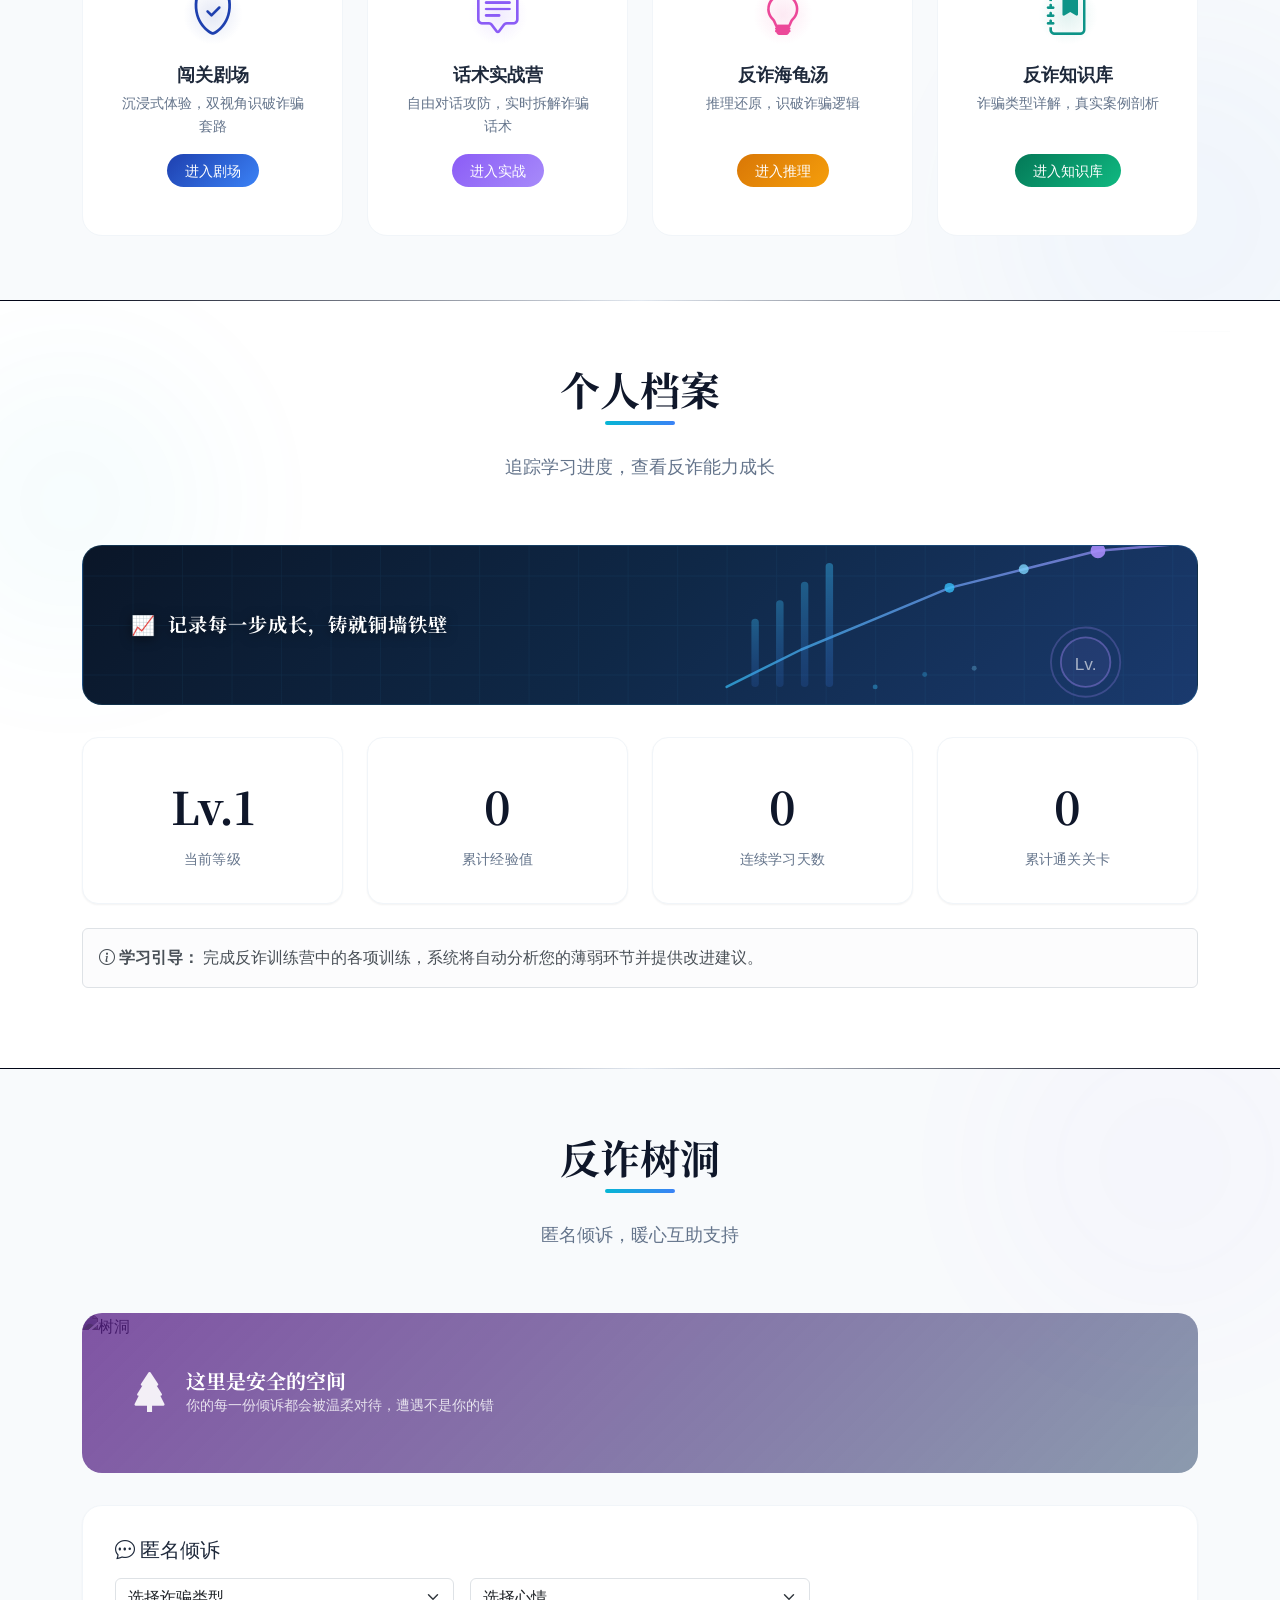
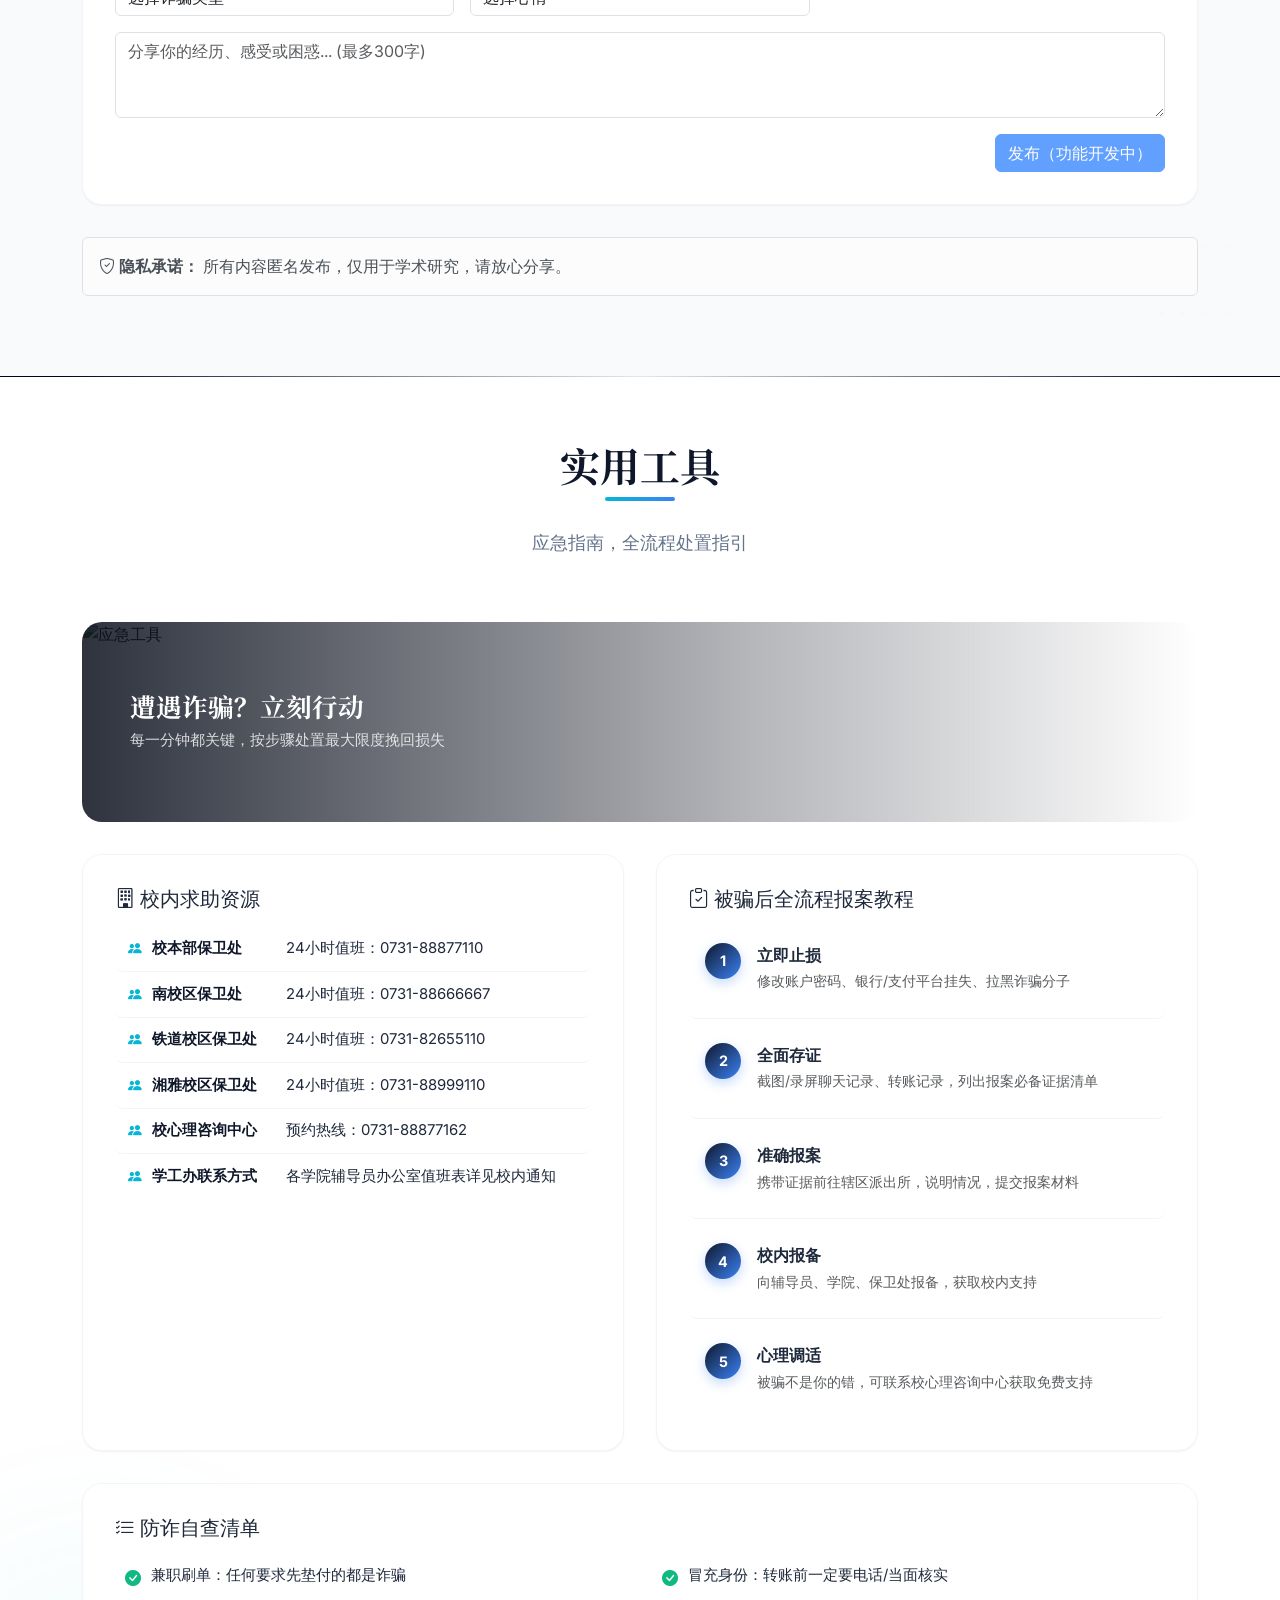
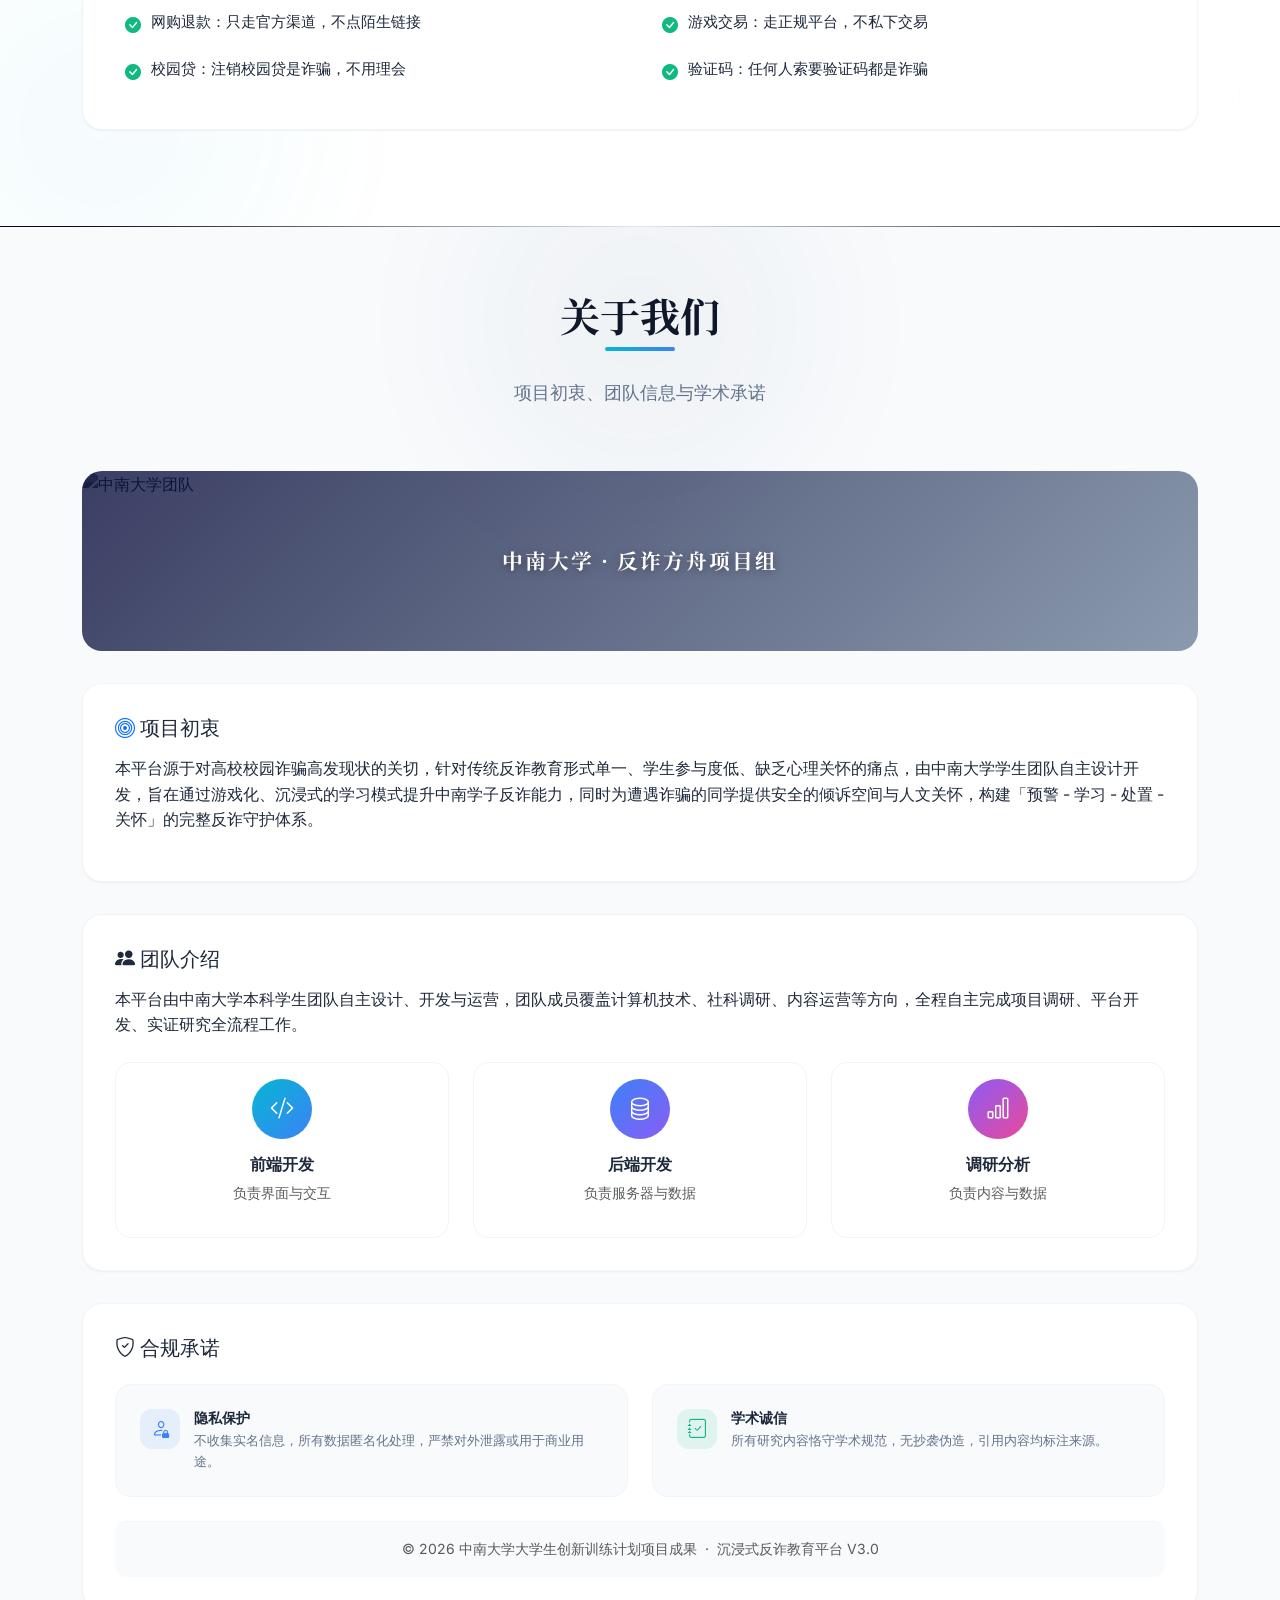
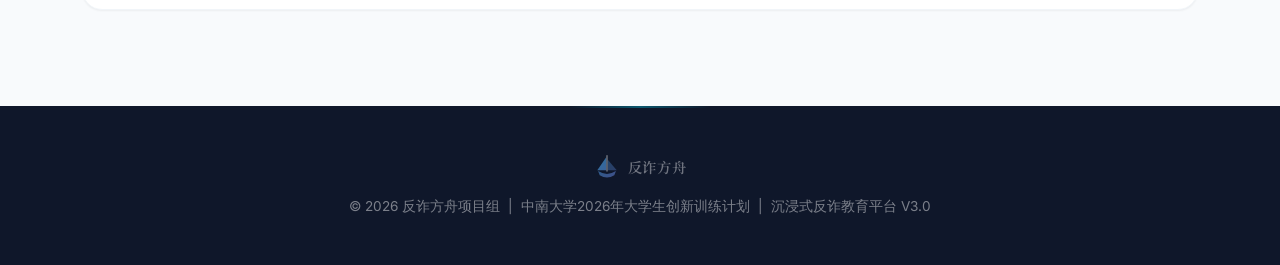
==== commit 21648ea8: "feat: 反诈知识库前端页面（档案浏览/搜索筛选/知识自测挑战）与首页入口" ====
--- a/index.html
+++ b/index.html
@@ -2244,7 +2244,7 @@
                     </a>
                 </div>
                 <div class="col-md-3 col-sm-6">
-                    <div class="feature-card fc-theme-8 animate-in stagger-4" onclick="new bootstrap.Modal(document.getElementById('devModal')).show()">
+                    <a href="knowledge.html" class="feature-card fc-theme-8 animate-in stagger-4" style="text-decoration:none;color:inherit;">
                         <div class="fc-bg-gradient"></div>
                         <div class="feature-card-img">
                             <img src="https://images.unsplash.com/photo-1481627834876-b7833e8f5570?w=400&q=75" alt="反诈知识库" loading="lazy">
@@ -2254,9 +2254,9 @@
                             <div class="feature-icon"><i class="bi bi-journal-bookmark-fill"></i></div>
                             <h3 style="font-size:1.1rem;font-weight:700;margin-bottom:0.4rem;">反诈知识库</h3>
                             <p style="color:var(--gray-500);font-size:0.9rem;flex:1;margin-bottom:1rem;">诈骗类型详解，真实案例剖析</p>
-                            <button class="btn btn-outline-secondary btn-sm" style="border-radius:var(--radius-full);">即将上线</button>
+                            <button class="btn btn-primary btn-sm" style="border-radius:var(--radius-full);background:linear-gradient(135deg,#047857,#10b981);border:none;padding:6px 18px;">进入知识库</button>
                         </div>
-                    </div>
+                    </a>
                 </div>
             </div>
         </div>
